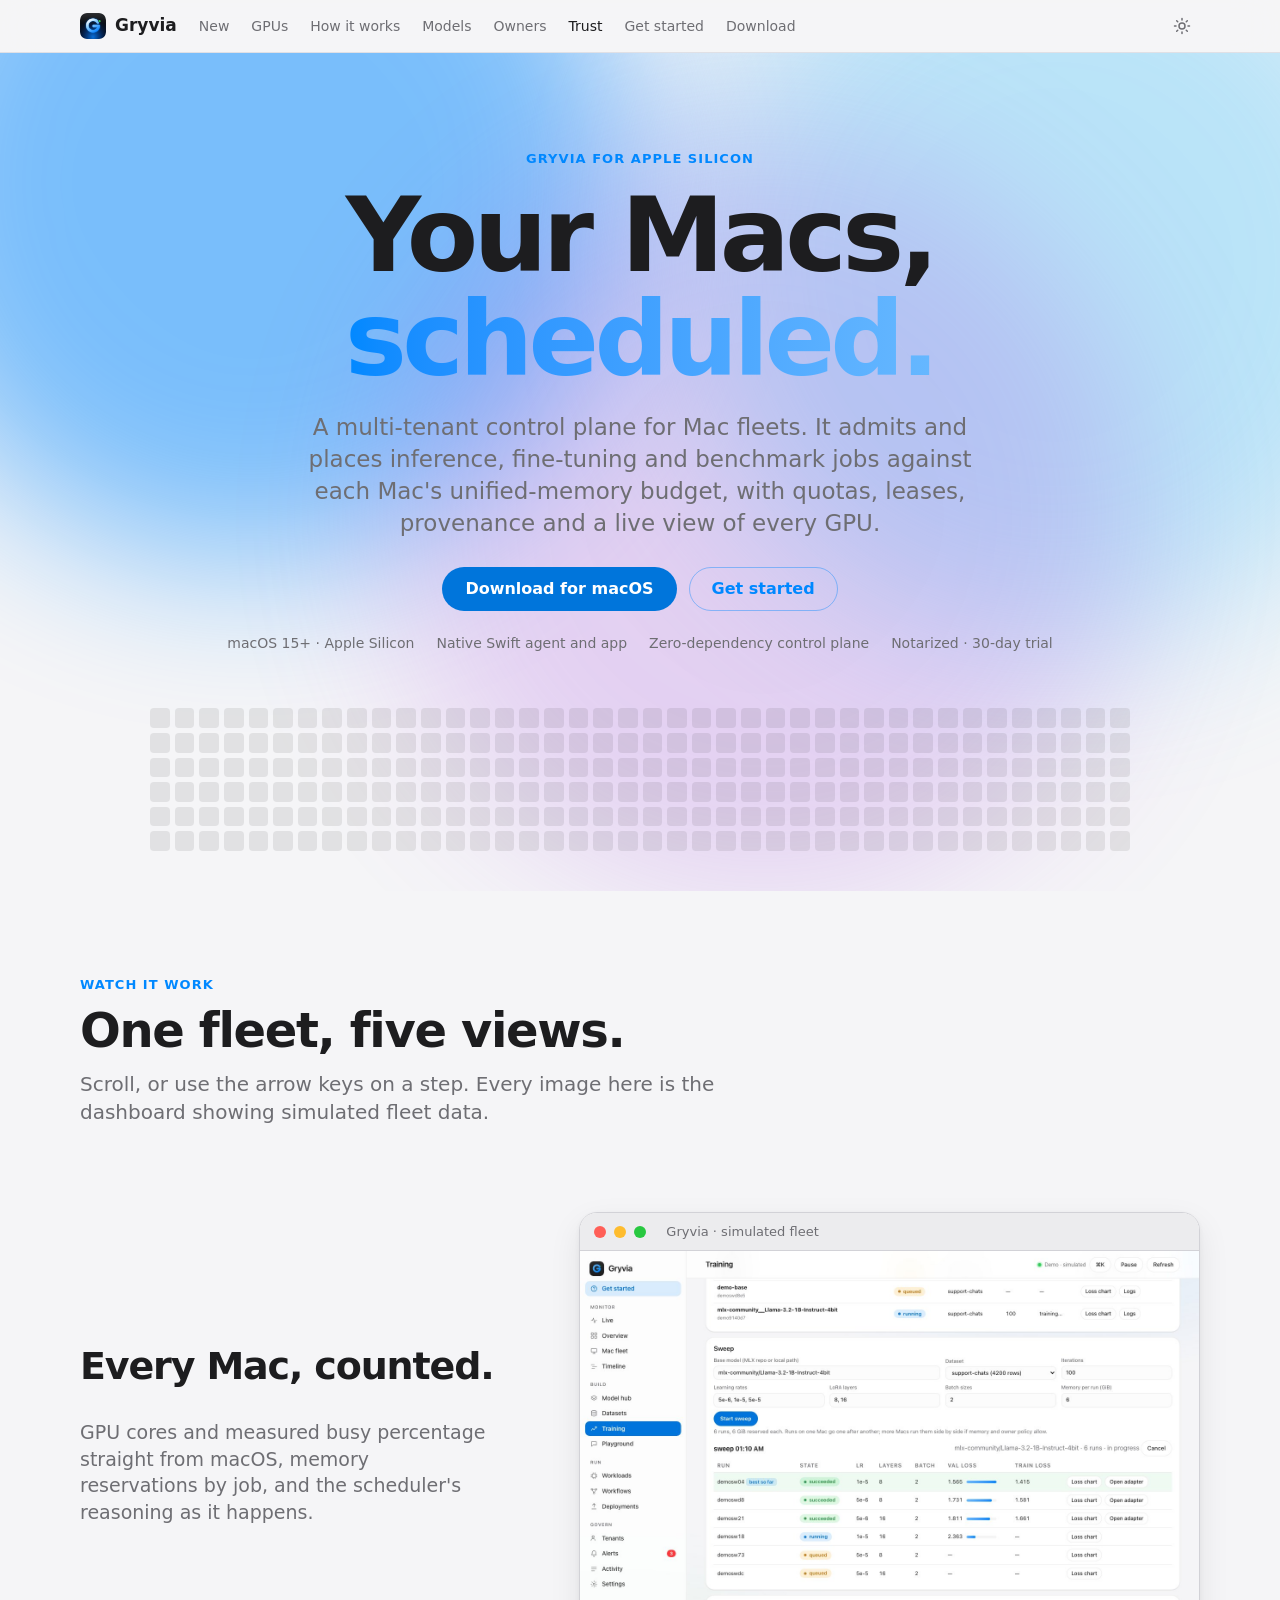
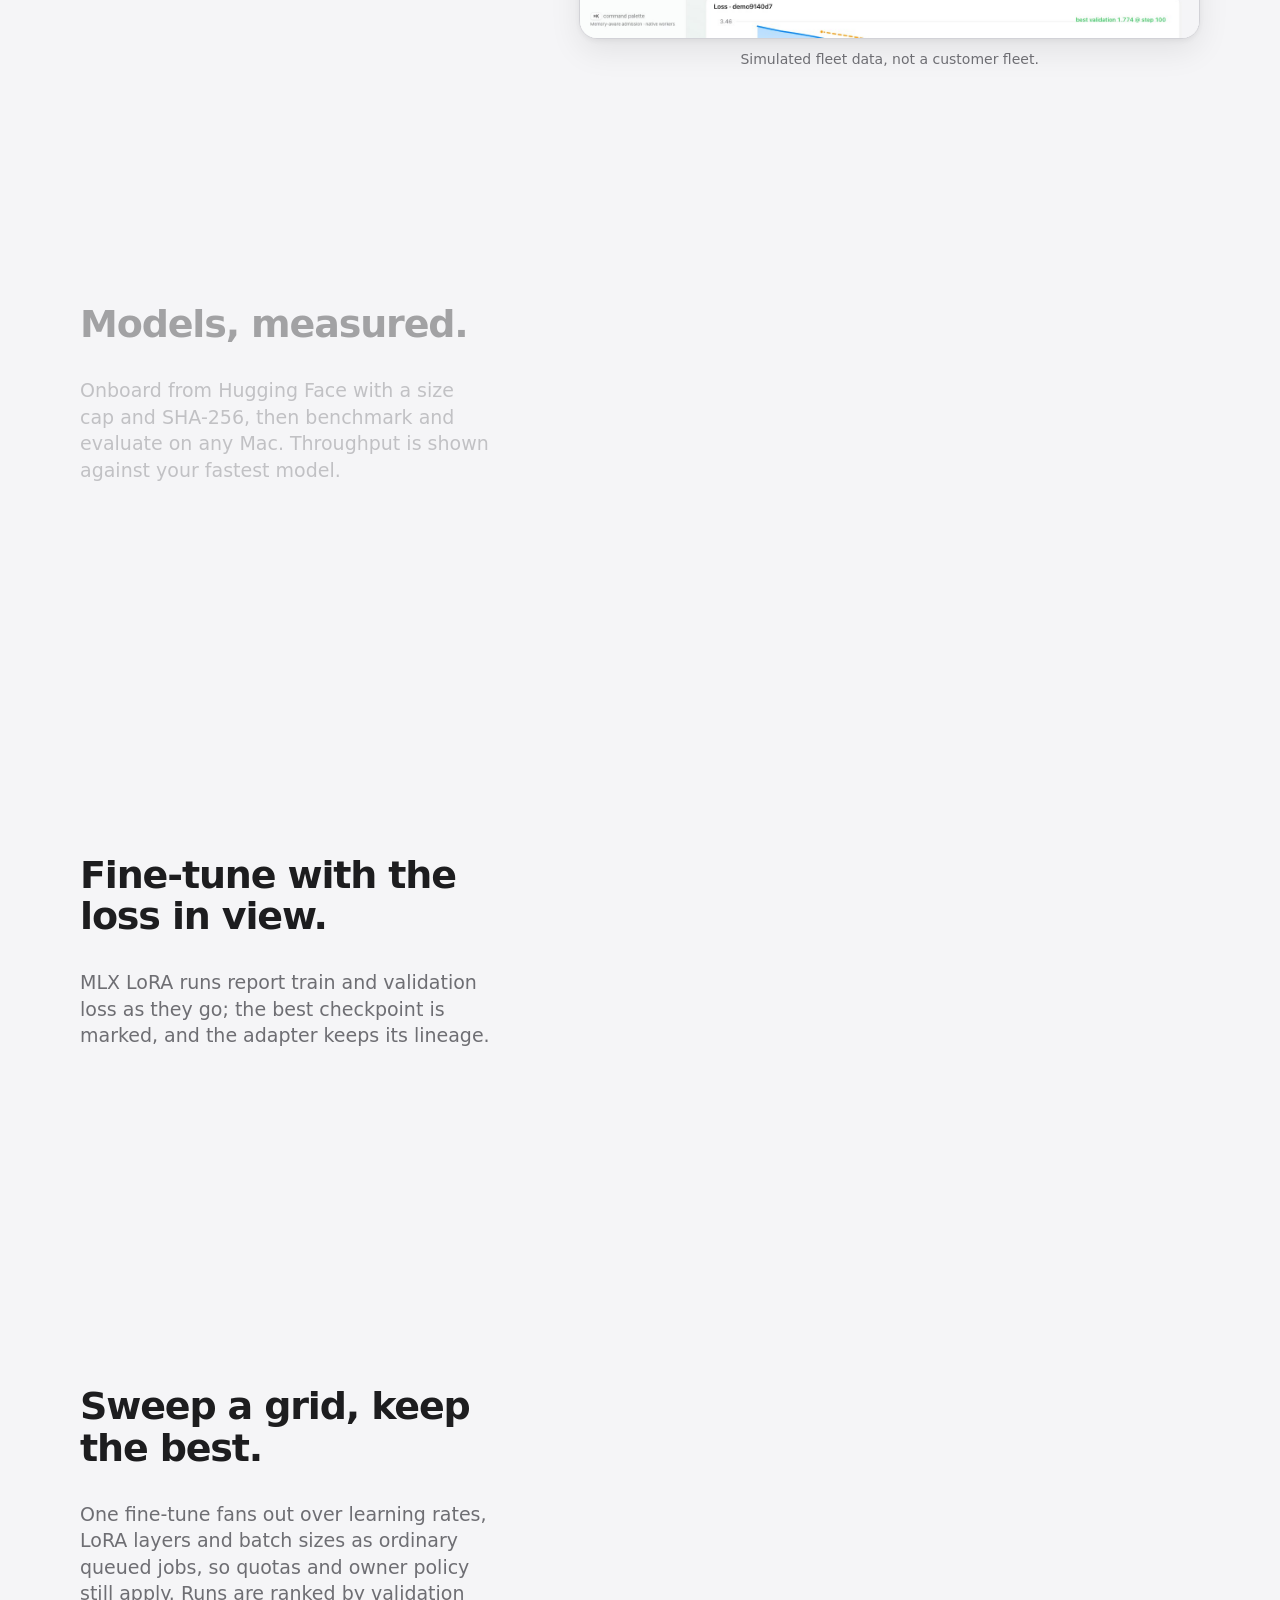
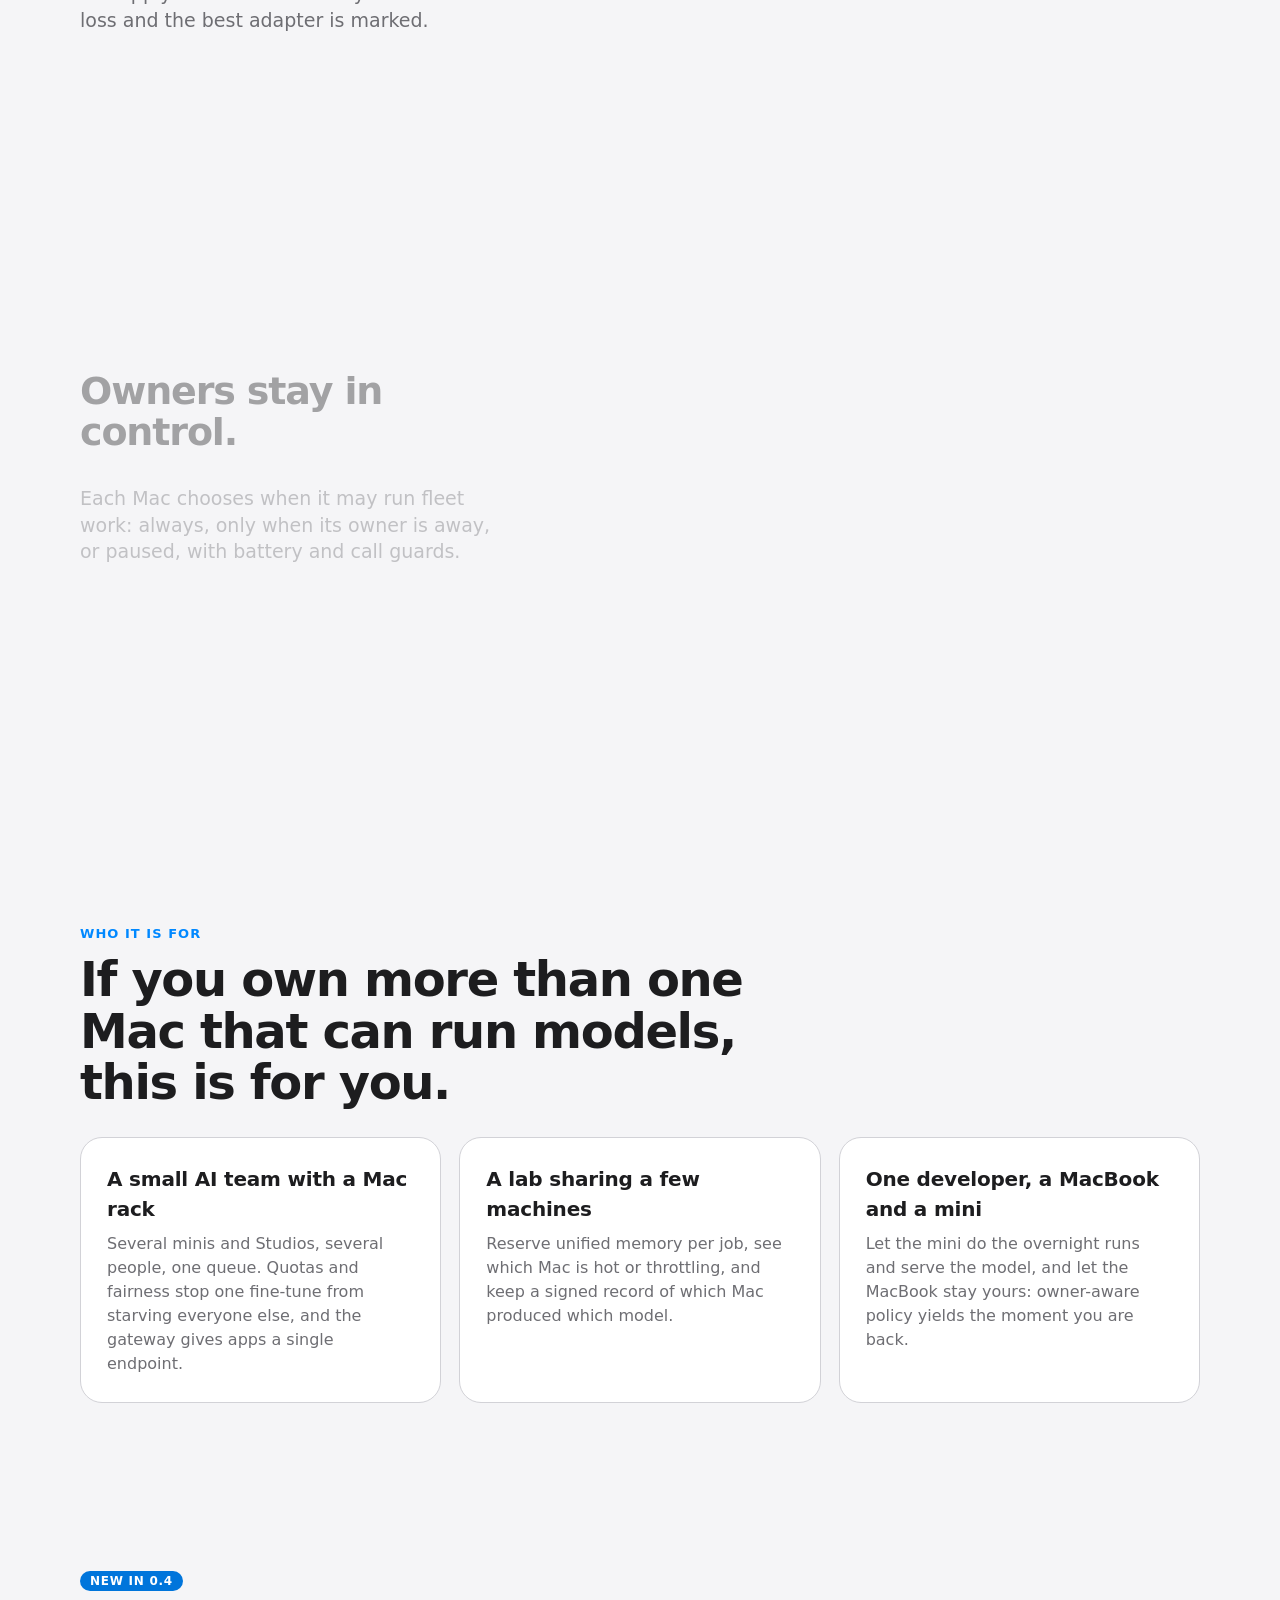
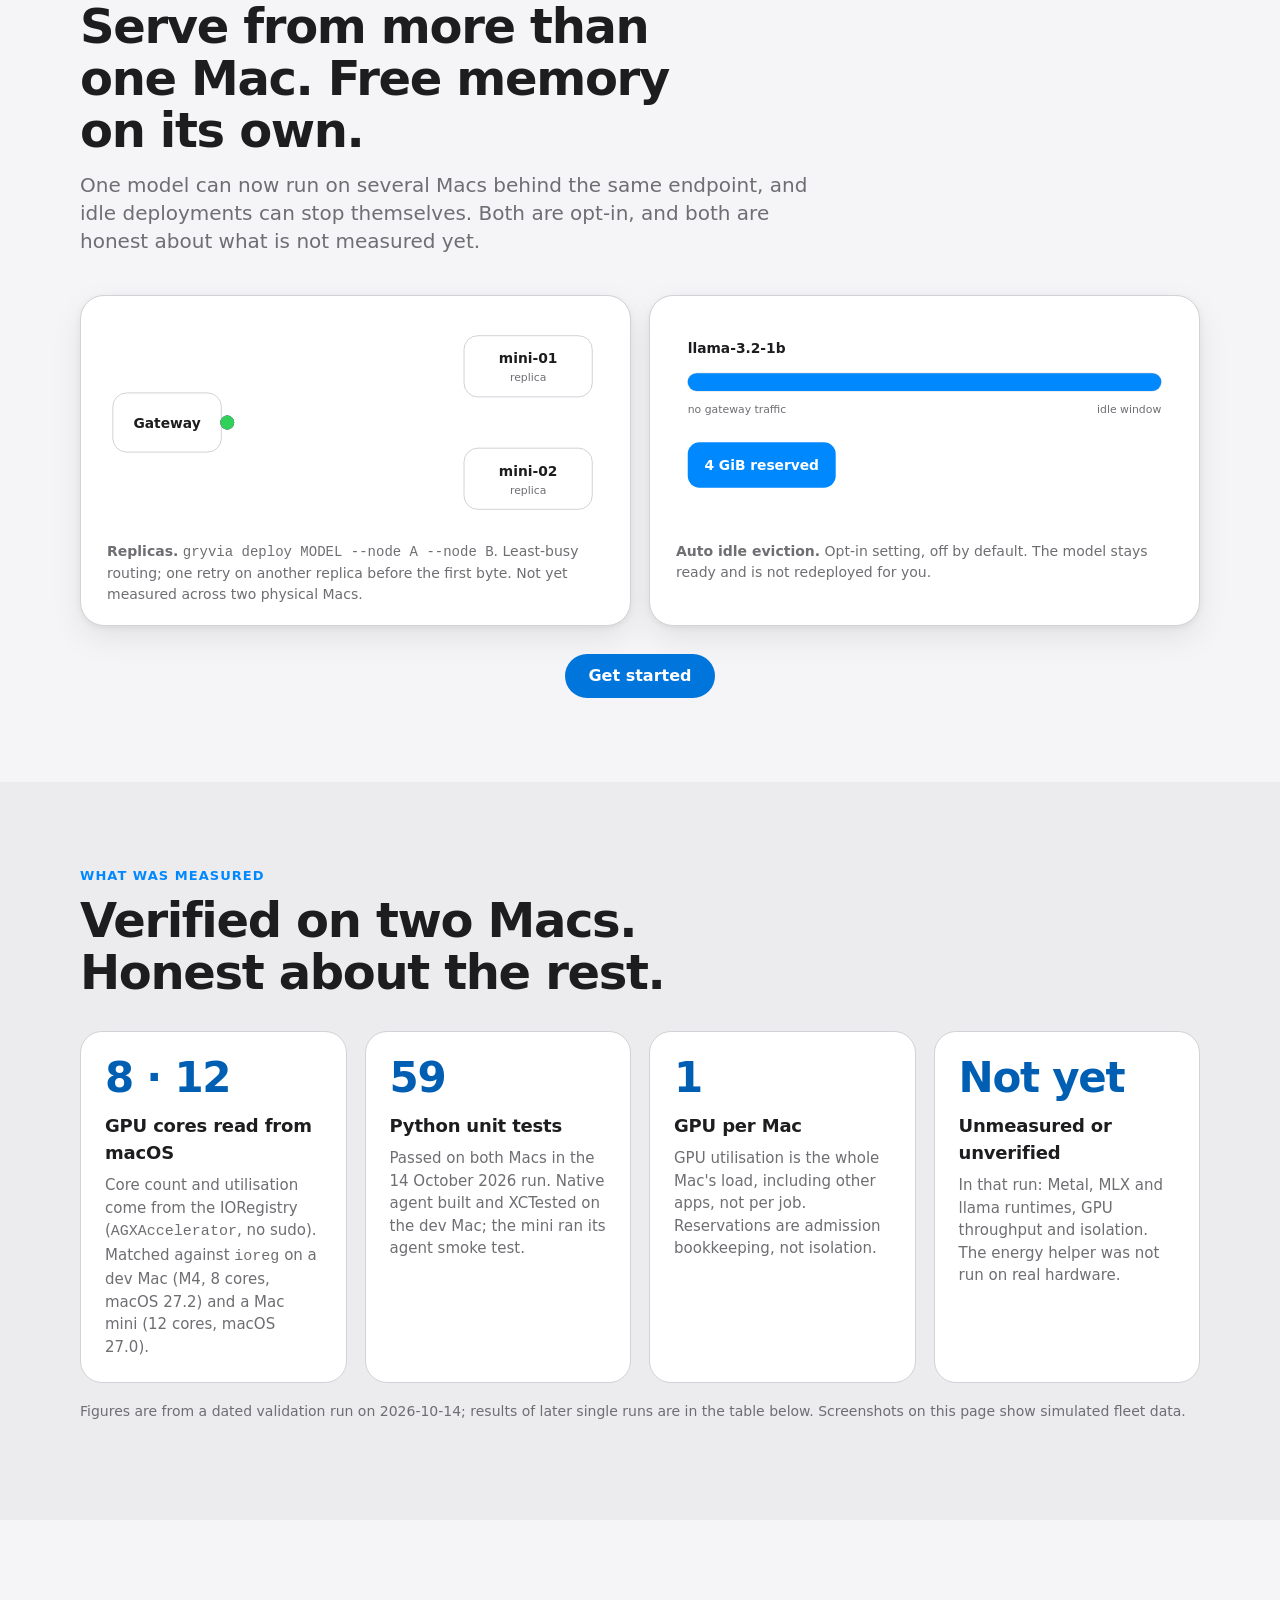
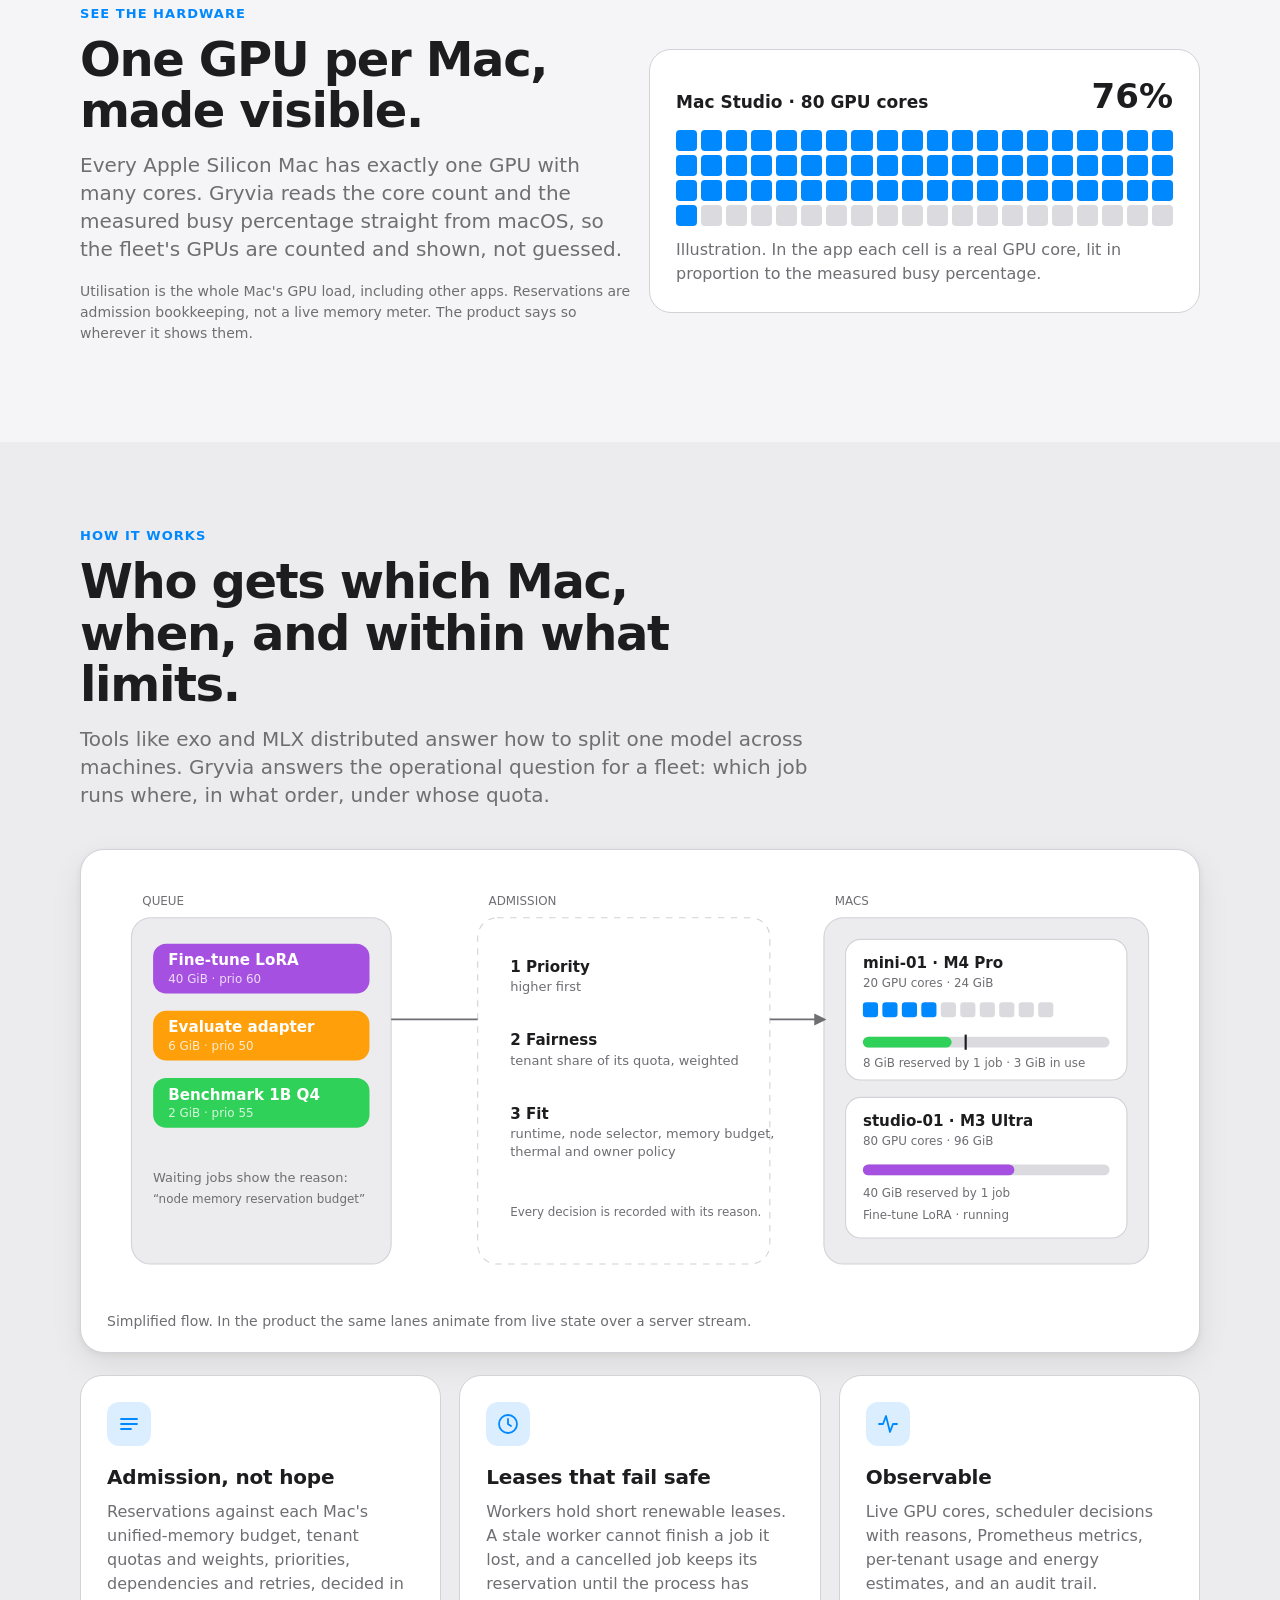
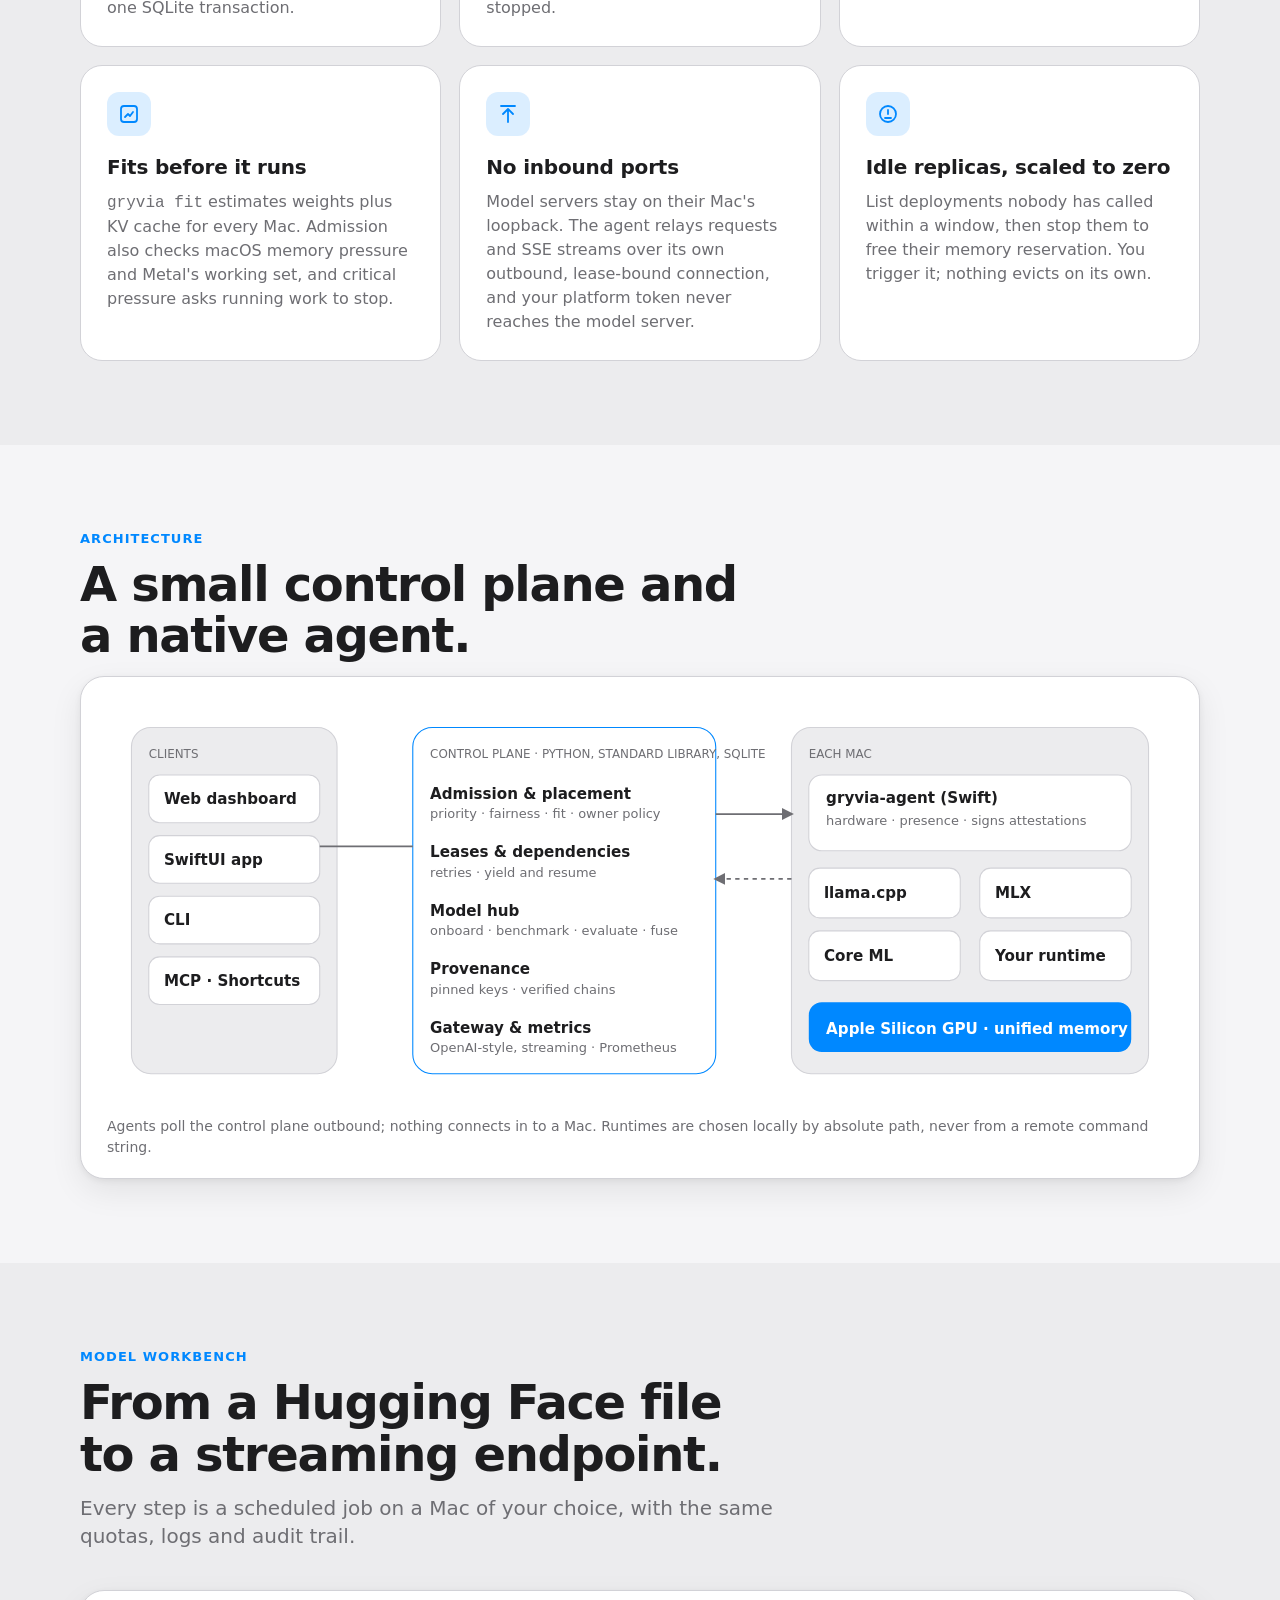
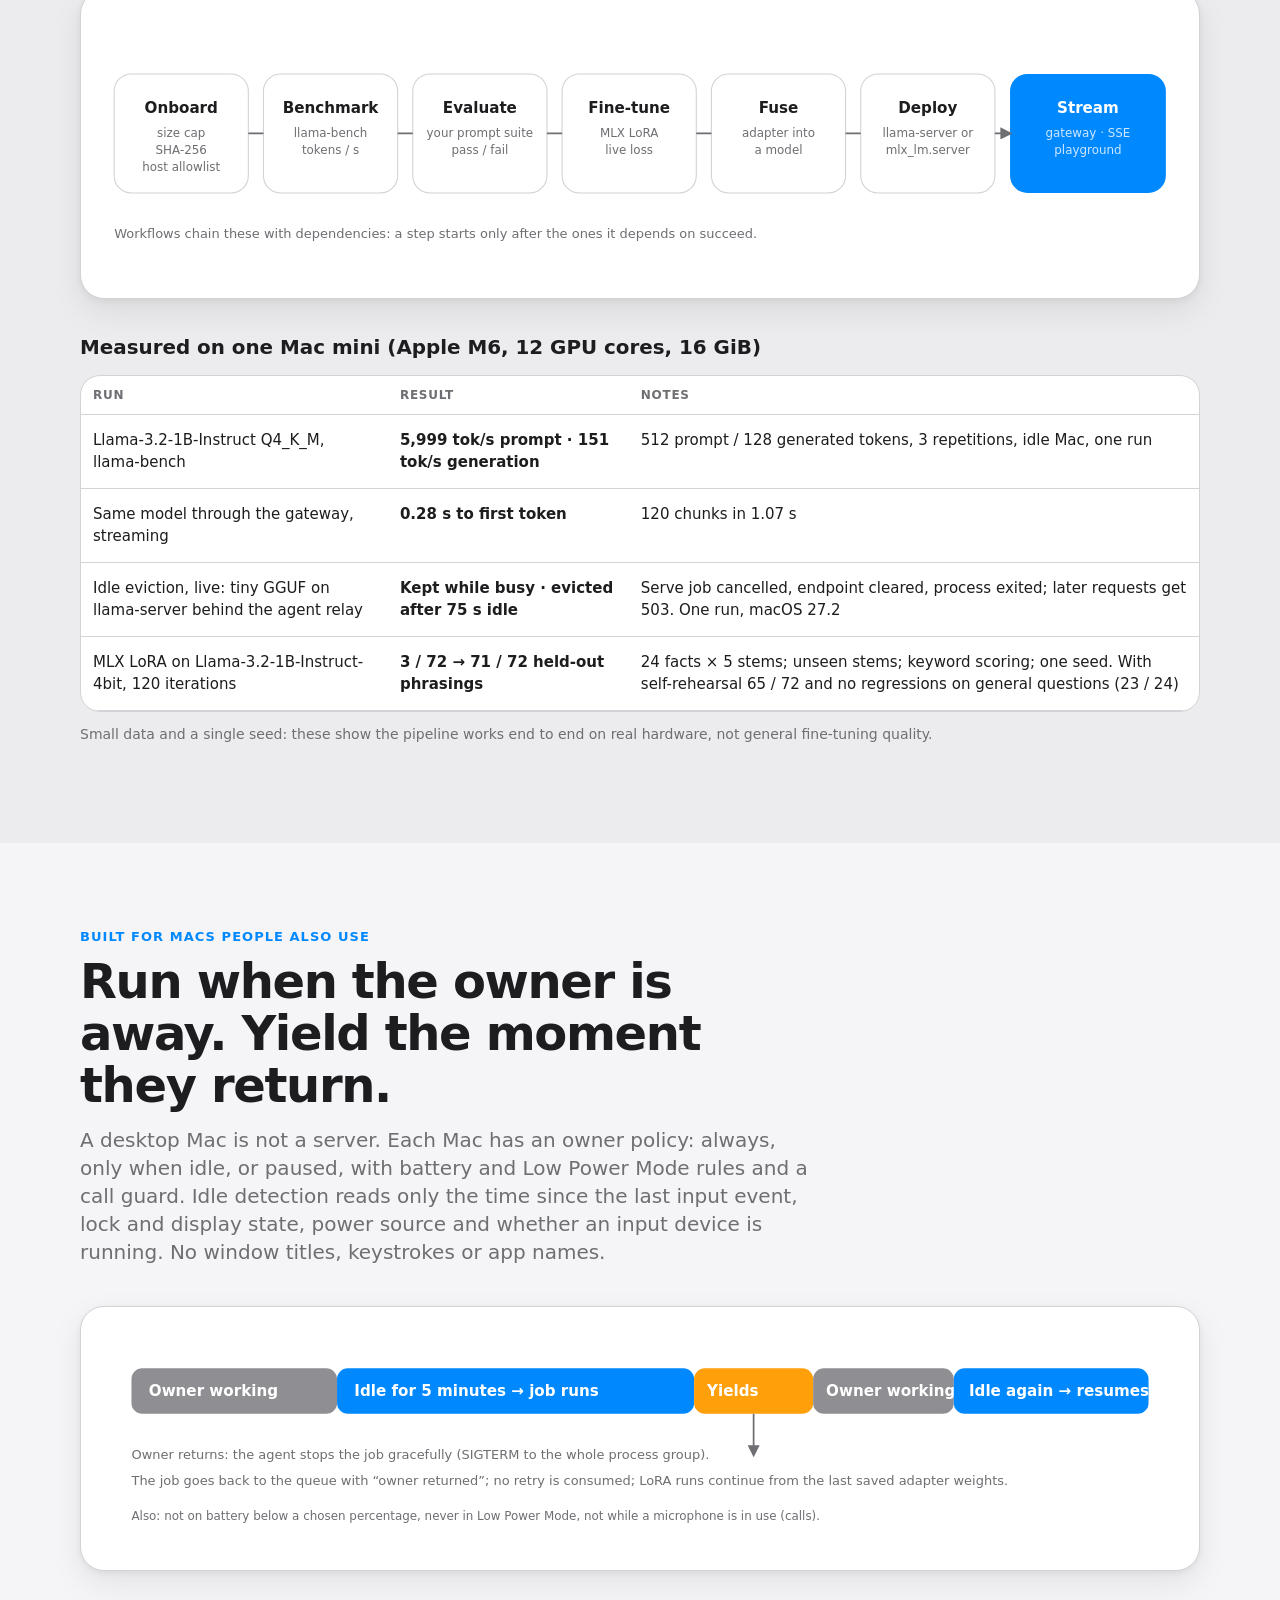
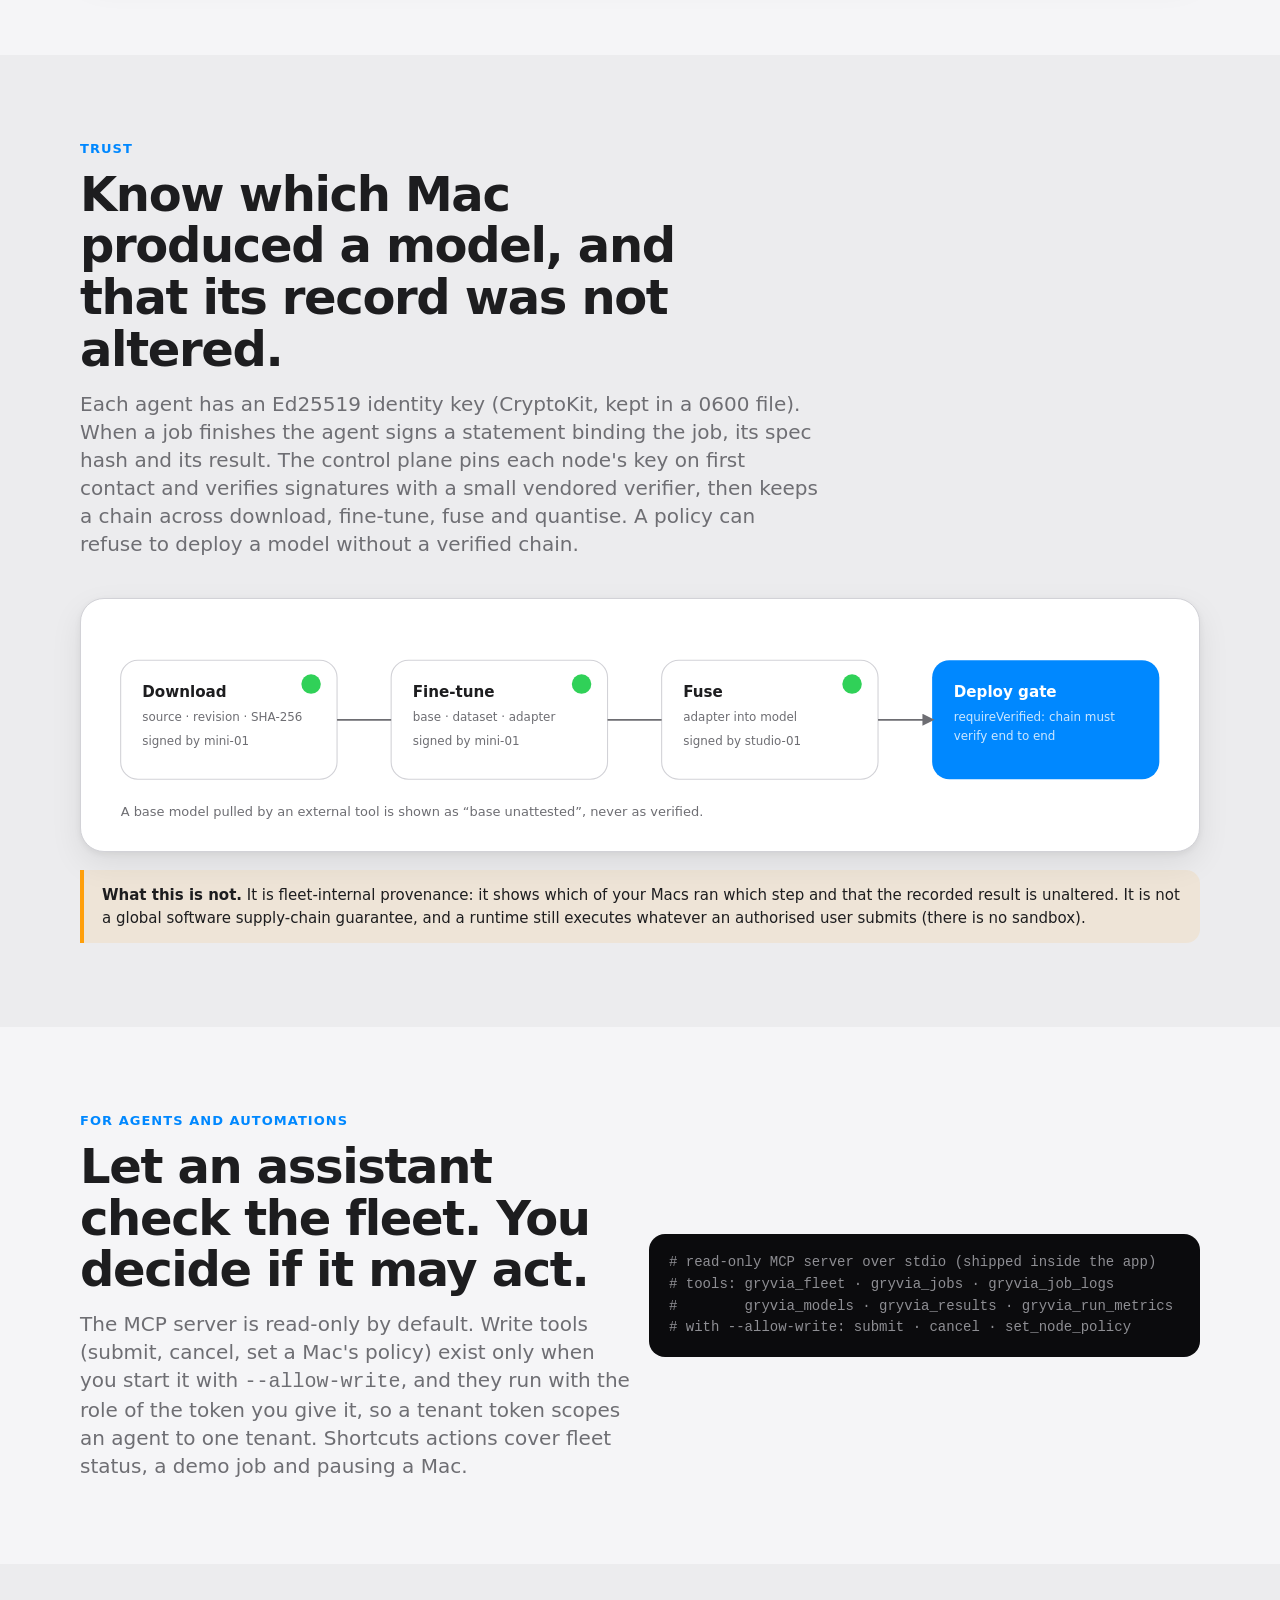
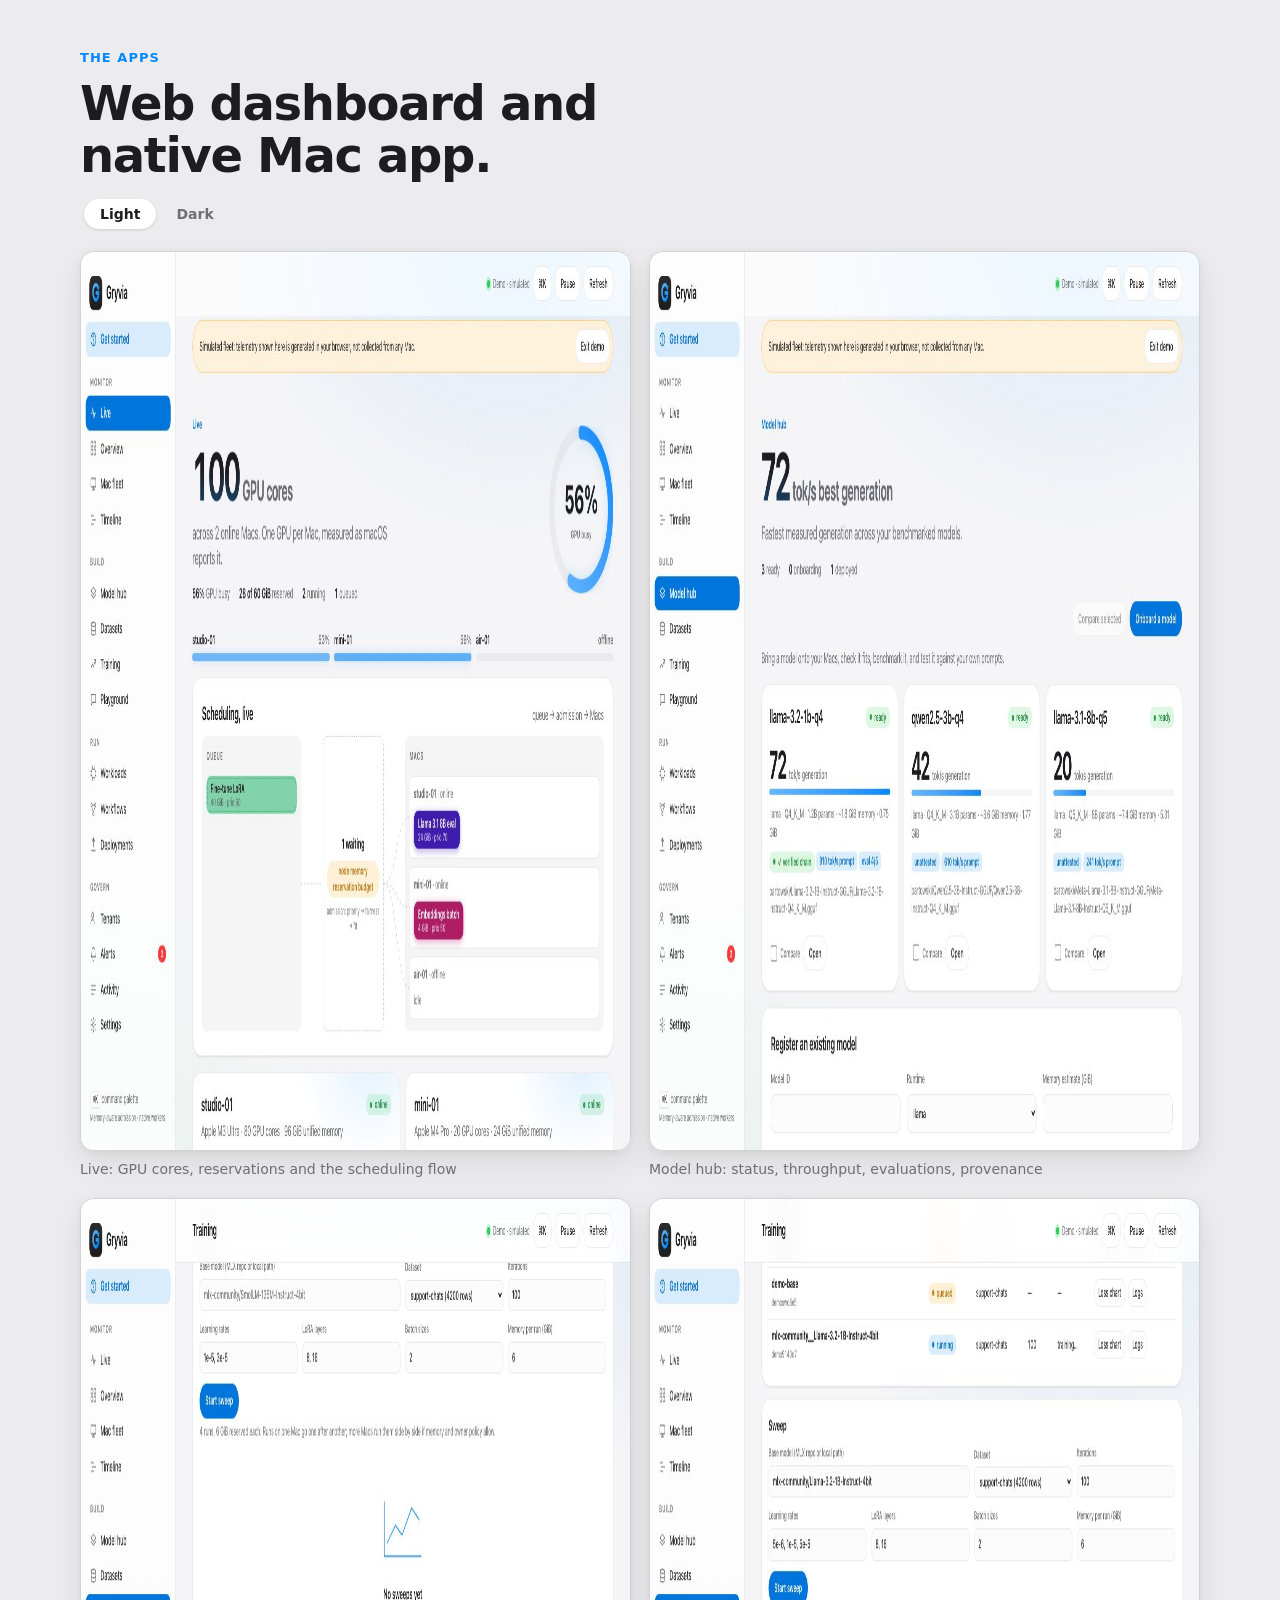
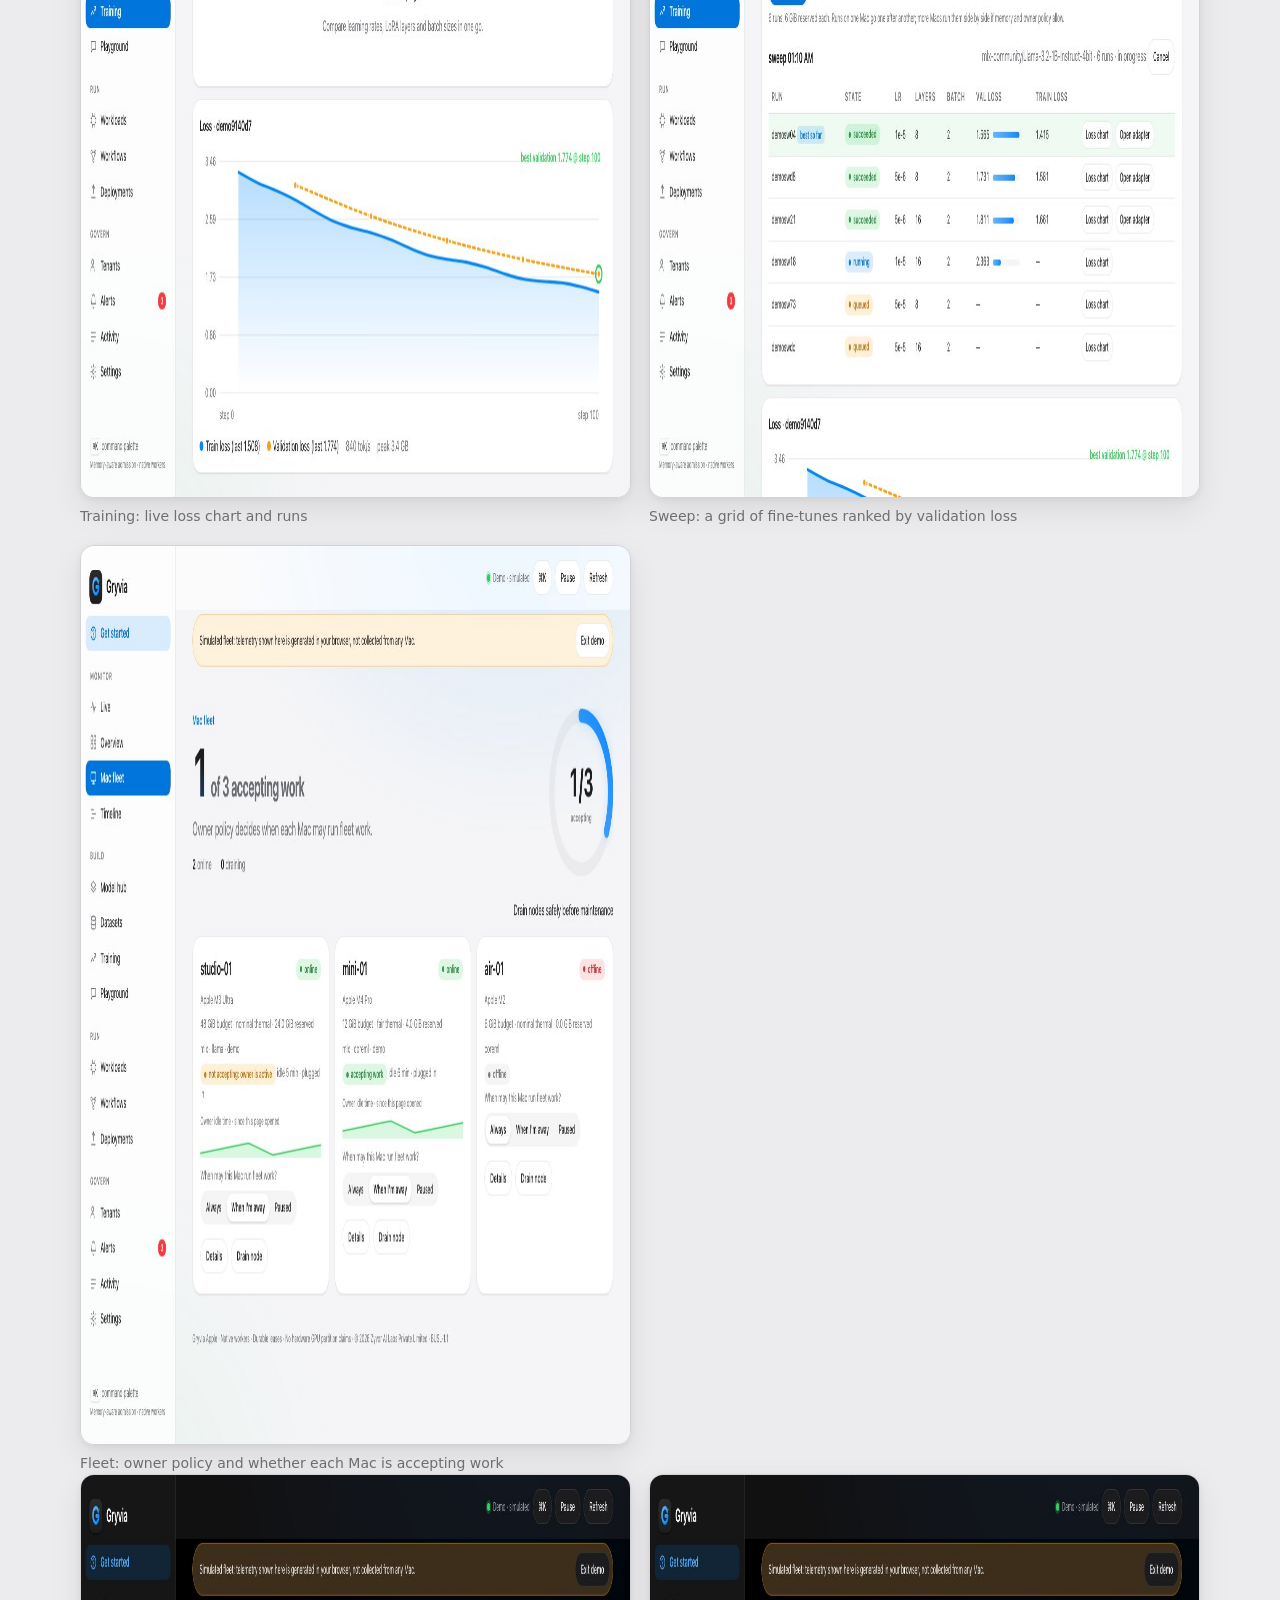
==== site/index.html @ e7b4caf4 "Licence page: state the optional trial key; payment links to the live pages Co-Authored-By: Claude S" ====
<!doctype html>
<html lang="en">
<head>
<meta charset="utf-8">
<meta name="viewport" content="width=device-width,initial-scale=1">
<meta name="color-scheme" content="light dark">
<title>Gryvia: a control plane for Apple Silicon fleets</title>
<meta name="description" content="Schedule inference, fine-tuning and benchmarks across your Macs against each machine's unified-memory budget, with quotas, leases, provenance and a live GPU view.">
<meta property="og:title" content="Gryvia: your Macs, scheduled">
<meta property="og:description" content="A multi-tenant control plane for Apple Silicon fleets: admission, placement, quotas, leases, provenance and observability.">
<meta property="og:image" content="img/og.jpg">
<meta property="og:type" content="website">
<meta name="twitter:card" content="summary_large_image">
<link rel="icon" href="img/favicon.svg" type="image/svg+xml">
<link rel="apple-touch-icon" href="img/apple-touch-icon.png">
<link rel="stylesheet" href="tokens.css">
<link rel="stylesheet" href="site.css">
<script src="theme.js"></script>
</head>
<body>
<a class="skip" href="#main">Skip to content</a>
<nav class="top" aria-label="Primary">
  <div class="wrap">
    <a class="brand" href="#top"><img src="img/apple-touch-icon.png" alt="" width="26" height="26">Gryvia</a>
    <a class="link hide-sm" href="#new">New</a>
    <a class="link hide-sm" href="#visible">GPUs</a>
    <a class="link hide-sm" href="#how">How it works</a>
    <a class="link hide-sm" href="#models">Models</a>
    <a class="link hide-sm" href="#owners">Owners</a>
    <a class="link hide-sm" href="#trust">Trust</a>
    <a class="link" href="start/">Get started</a>
    <a class="link" href="#download">Download</a>
    <span class="sp"></span>
    <button id="theme" type="button" aria-label="Toggle light and dark">
      <svg width="18" height="18" viewBox="0 0 24 24" fill="none" stroke="currentColor" stroke-width="2" stroke-linecap="round"><circle cx="12" cy="12" r="4"/><path d="M12 2v2M12 20v2M4.9 4.9l1.4 1.4M17.7 17.7l1.4 1.4M2 12h2M20 12h2M4.9 19.1l1.4-1.4M17.7 6.3l1.4-1.4"/></svg>
    </button>
  </div>
</nav>

<main id="main">
<header class="hero" id="top">
  <div class="mesh" aria-hidden="true"><i></i><i></i><i></i></div>
  <div class="wrap">
    <div class="eyebrow">Gryvia for Apple Silicon</div>
    <h1>Your Macs, <em>scheduled.</em></h1>
    <p class="lede">A multi-tenant control plane for Mac fleets. It admits and places inference, fine-tuning and benchmark jobs against each Mac's unified-memory budget, with quotas, leases, provenance and a live view of every GPU.</p>
    <div class="cta">
      <a class="btn primary" href="#download">Download for macOS</a>
      <a class="btn ghost" href="start/">Get started</a>
    </div>
    <div class="facts"><span>macOS 15+ · Apple Silicon</span><span>Native Swift agent and app</span><span>Zero-dependency control plane</span><span>Notarized · 30-day trial</span></div>
    <div class="hero-grid reveal" id="hero-grid" role="img" aria-label="Illustration: GPU cores lighting up in waves, as in the Live view"></div>
  </div>
</header>

<section id="story">
  <div class="wrap">
    <div class="eyebrow reveal">Watch it work</div>
    <h2 class="reveal">One fleet, five views.</h2>
    <p class="sub reveal">Scroll, or use the arrow keys on a step. Every image here is the dashboard showing simulated fleet data.</p>
    <div class="story" id="story-root">
      <div class="story-steps" role="group" aria-label="Feature walkthrough">
        <article class="step" data-step="0" tabindex="0" aria-label="Step 1 of 5: Every Mac, counted."><h3>Every Mac, counted.</h3><p>GPU cores and measured busy percentage straight from macOS, memory reservations by job, and the scheduler's reasoning as it happens.</p><figure class="step-img window"><div class="bar"><i></i><i></i><i></i><span>Gryvia</span></div><picture><img class="light" src="img/live-light.jpg" alt="Live view: GPU cores, reservations and scheduling flow (light, simulated fleet)" width="1440" height="900" loading="lazy"><img class="dark" src="img/live-dark.jpg" alt="Live view: GPU cores, reservations and scheduling flow (dark, simulated fleet)" width="1440" height="900" loading="lazy"></picture></figure></article>
        <article class="step" data-step="1" tabindex="0" aria-label="Step 2 of 5: Models, measured."><h3>Models, measured.</h3><p>Onboard from Hugging Face with a size cap and SHA-256, then benchmark and evaluate on any Mac. Throughput is shown against your fastest model.</p><figure class="step-img window"><div class="bar"><i></i><i></i><i></i><span>Gryvia</span></div><picture><img class="light" src="img/models-light.jpg" alt="Model hub: status, throughput, evaluations and provenance (light, simulated fleet)" width="1440" height="900" loading="lazy"><img class="dark" src="img/models-dark.jpg" alt="Model hub: status, throughput, evaluations and provenance (dark, simulated fleet)" width="1440" height="900" loading="lazy"></picture></figure></article>
        <article class="step" data-step="2" tabindex="0" aria-label="Step 3 of 5: Fine-tune with the loss in view."><h3>Fine-tune with the loss in view.</h3><p>MLX LoRA runs report train and validation loss as they go; the best checkpoint is marked, and the adapter keeps its lineage.</p><figure class="step-img window"><div class="bar"><i></i><i></i><i></i><span>Gryvia</span></div><picture><img class="light" src="img/training-light.jpg" alt="Training: live loss chart and runs (light, simulated fleet)" width="1440" height="900" loading="lazy"><img class="dark" src="img/training-dark.jpg" alt="Training: live loss chart and runs (dark, simulated fleet)" width="1440" height="900" loading="lazy"></picture></figure></article>
        <article class="step" data-step="3" tabindex="0" aria-label="Step 4 of 5: Sweep a grid, keep the best."><h3>Sweep a grid, keep the best.</h3><p>One fine-tune fans out over learning rates, LoRA layers and batch sizes as ordinary queued jobs, so quotas and owner policy still apply. Runs are ranked by validation loss and the best adapter is marked.</p><figure class="step-img window"><div class="bar"><i></i><i></i><i></i><span>Gryvia</span></div><picture><img class="light" src="img/sweep-light.jpg" alt="Sweep: a grid of fine-tunes ranked by validation loss (light, simulated fleet)" width="1440" height="900" loading="lazy"><img class="dark" src="img/sweep-dark.jpg" alt="Sweep: a grid of fine-tunes ranked by validation loss (dark, simulated fleet)" width="1440" height="900" loading="lazy"></picture></figure></article>
        <article class="step" data-step="4" tabindex="0" aria-label="Step 5 of 5: Owners stay in control."><h3>Owners stay in control.</h3><p>Each Mac chooses when it may run fleet work: always, only when its owner is away, or paused, with battery and call guards.</p><figure class="step-img window"><div class="bar"><i></i><i></i><i></i><span>Gryvia</span></div><picture><img class="light" src="img/fleet-light.jpg" alt="Fleet: owner policy and whether each Mac is accepting work (light, simulated fleet)" width="1440" height="900" loading="lazy"><img class="dark" src="img/fleet-dark.jpg" alt="Fleet: owner policy and whether each Mac is accepting work (dark, simulated fleet)" width="1440" height="900" loading="lazy"></picture></figure></article>
      </div>
      <div class="story-stage">
        <div class="window">
          <div class="bar"><i></i><i></i><i></i><span>Gryvia · simulated fleet</span></div>
          <div class="stage-imgs">
            <picture class="shot on" data-step=0><img class="light" src="img/live-light.jpg" alt="Live view: GPU cores, reservations and scheduling flow (light, simulated fleet)" width="1440" height="900"><img class="dark" src="img/live-dark.jpg" alt="Live view: GPU cores, reservations and scheduling flow (dark, simulated fleet)" width="1440" height="900"></picture>
            <picture class="shot" data-step=1><img class="light" src="img/models-light.jpg" alt="Model hub: status, throughput, evaluations and provenance (light, simulated fleet)" width="1440" height="900" loading="lazy"><img class="dark" src="img/models-dark.jpg" alt="Model hub: status, throughput, evaluations and provenance (dark, simulated fleet)" width="1440" height="900" loading="lazy"></picture>
            <picture class="shot" data-step=2><img class="light" src="img/training-light.jpg" alt="Training: live loss chart and runs (light, simulated fleet)" width="1440" height="900" loading="lazy"><img class="dark" src="img/training-dark.jpg" alt="Training: live loss chart and runs (dark, simulated fleet)" width="1440" height="900" loading="lazy"></picture>
            <picture class="shot" data-step=3><img class="light" src="img/sweep-light.jpg" alt="Sweep: a grid of fine-tunes ranked by validation loss (light, simulated fleet)" width="1440" height="900" loading="lazy"><img class="dark" src="img/sweep-dark.jpg" alt="Sweep: a grid of fine-tunes ranked by validation loss (dark, simulated fleet)" width="1440" height="900" loading="lazy"></picture>
            <picture class="shot" data-step=4><img class="light" src="img/fleet-light.jpg" alt="Fleet: owner policy and whether each Mac is accepting work (light, simulated fleet)" width="1440" height="900" loading="lazy"><img class="dark" src="img/fleet-dark.jpg" alt="Fleet: owner policy and whether each Mac is accepting work (dark, simulated fleet)" width="1440" height="900" loading="lazy"></picture>
          </div>
        </div>
        <p class="note demo-label">Simulated fleet data, not a customer fleet.</p>
      </div>
    </div>
  </div>
</section>

<section id="who">
  <div class="wrap">
    <div class="eyebrow reveal">Who it is for</div>
    <h2 class="reveal">If you own more than one Mac that can run models, this is for you.</h2>
    <div class="grid g3" style="margin-top:28px">
      <div class="card reveal"><h3>A small AI team with a Mac rack</h3><p>Several minis and Studios, several people, one queue. Quotas and fairness stop one fine-tune from starving everyone else, and the gateway gives apps a single endpoint.</p></div>
      <div class="card reveal"><h3>A lab sharing a few machines</h3><p>Reserve unified memory per job, see which Mac is hot or throttling, and keep a signed record of which Mac produced which model.</p></div>
      <div class="card reveal"><h3>One developer, a MacBook and a mini</h3><p>Let the mini do the overnight runs and serve the model, and let the MacBook stay yours: owner-aware policy yields the moment you are back.</p></div>
    </div>
  </div>
</section>

<section id="new">
  <div class="wrap">
    <div class="eyebrow reveal"><span class="badge-new">New in 0.4</span></div>
    <h2 class="reveal">Serve from more than one Mac. Free memory on its own.</h2>
    <p class="sub reveal">One model can now run on several Macs behind the same endpoint, and idle deployments can stop themselves. Both are opt-in, and both are honest about what is not measured yet.</p>
    <div class="new-grid">
      <figure class="diagram reveal">
        <svg viewBox="0 0 520 220" role="img" aria-labelledby="rep-t rep-d">
          <title id="rep-t">Requests spread over two replicas, with one failover</title>
          <desc id="rep-d">Requests leave the gateway toward two Macs. One request to the lower Mac fails in red and is retried on the upper Mac in green.</desc>
          <rect class="d-card" x="14" y="80" width="110" height="60" rx="14"/><text class="d-text" x="69" y="116" text-anchor="middle">Gateway</text>
          <rect class="d-card" x="370" y="22" width="130" height="62" rx="14"/><text class="d-text" x="435" y="50" text-anchor="middle">mini-01</text><text class="d-small" x="435" y="68" text-anchor="middle">replica</text>
          <rect class="d-card" x="370" y="136" width="130" height="62" rx="14"/><text class="d-text" x="435" y="164" text-anchor="middle">mini-02</text><text class="d-small" x="435" y="182" text-anchor="middle">replica</text>
          <g transform="translate(130 110)"><circle class="req" r="7"/><circle class="req r2 to-b" r="7"/><circle class="req fail" r="7"/><circle class="retry" r="7"/></g>
        </svg>
        <figcaption><strong>Replicas.</strong> <code>gryvia deploy MODEL --node A --node B</code>. Least-busy routing; one retry on another replica before the first byte. Not yet measured across two physical Macs.</figcaption>
      </figure>
      <figure class="diagram reveal">
        <svg viewBox="0 0 520 220" role="img" aria-labelledby="idl-t idl-d">
          <title id="idl-t">A model with no traffic is stopped and its memory freed</title>
          <desc id="idl-d">A bar fills as a model sits idle. When it reaches the window the memory block fades and an evicted tag appears.</desc>
          <text class="d-text" x="20" y="40">llama-3.2-1b</text>
          <rect class="d-box" x="20" y="60" width="480" height="18" rx="9"/>
          <rect class="d-accent idle-bar" x="20" y="60" width="480" height="18" rx="9"/>
          <text class="d-small" x="20" y="100">no gateway traffic</text><text class="d-small" x="500" y="100" text-anchor="end">idle window</text>
          <g class="idle-mem"><rect class="d-accent" x="20" y="130" width="150" height="46" rx="12"/><text x="95" y="158" text-anchor="middle" fill="#fff" font-weight="700" font-size="14">4 GiB reserved</text></g>
          <g class="idle-tag"><rect x="220" y="130" width="200" height="46" rx="12" fill="var(--green)"/><text x="320" y="158" text-anchor="middle" fill="#fff" font-weight="700" font-size="14">evicted · memory freed</text></g>
        </svg>
        <figcaption><strong>Auto idle eviction.</strong> Opt-in setting, off by default. The model stays ready and is not redeployed for you.</figcaption>
      </figure>
    </div>
    <div class="cta reveal" style="margin-top:28px"><a class="btn primary" href="start/">Get started</a></div>
  </div>
</section>

<section id="specs" class="alt">
  <div class="wrap">
    <div class="eyebrow reveal">What was measured</div>
    <h2 class="reveal">Verified on two Macs. Honest about the rest.</h2>
    <div class="grid g4 specs">
      <div class="spec reveal"><span class="big">8 · 12</span><h3>GPU cores read from macOS</h3><p>Core count and utilisation come from the IORegistry (<code>AGXAccelerator</code>, no sudo). Matched against <code>ioreg</code> on a dev Mac (M4, 8 cores, macOS 27.2) and a Mac mini (12 cores, macOS 27.0).</p></div>
      <div class="spec reveal"><span class="big">59</span><h3>Python unit tests</h3><p>Passed on both Macs in the 14 October 2026 run. Native agent built and XCTested on the dev Mac; the mini ran its agent smoke test.</p></div>
      <div class="spec reveal"><span class="big">1</span><h3>GPU per Mac</h3><p>GPU utilisation is the whole Mac's load, including other apps, not per job. Reservations are admission bookkeeping, not isolation.</p></div>
      <div class="spec reveal"><span class="big">Not yet</span><h3>Unmeasured or unverified</h3><p>In that run: Metal, MLX and llama runtimes, GPU throughput and isolation. The energy helper was not run on real hardware.</p></div>
    </div>
    <p class="note reveal">Figures are from a dated validation run on 2026-10-14; results of later single runs are in the table below. Screenshots on this page show simulated fleet data.</p>
  </div>
</section>

<section id="visible">
  <div class="wrap grid g2" style="align-items:center">
    <div class="reveal">
      <div class="eyebrow">See the hardware</div>
      <h2>One GPU per Mac, made visible.</h2>
      <p class="sub" style="margin-bottom:18px">Every Apple Silicon Mac has exactly one GPU with many cores. Gryvia reads the core count and the measured busy percentage straight from macOS, so the fleet's GPUs are counted and shown, not guessed.</p>
      <p class="note">Utilisation is the whole Mac's GPU load, including other apps. Reservations are admission bookkeeping, not a live memory meter. The product says so wherever it shows them.</p>
    </div>
    <div class="card reveal" aria-label="Animated GPU core grid, illustrative">
      <div style="display:flex;justify-content:space-between;align-items:baseline;margin-bottom:14px"><strong>Mac Studio · 80 GPU cores</strong><span style="font:700 34px var(--rounded)" id="cores-pct">62%</span></div>
      <div class="cores-demo" id="cores-demo"></div>
      <p class="note" style="margin-top:12px">Illustration. In the app each cell is a real GPU core, lit in proportion to the measured busy percentage.</p>
    </div>
  </div>
</section>

<section id="how" class="alt">
  <div class="wrap">
    <div class="eyebrow reveal">How it works</div>
    <h2 class="reveal">Who gets which Mac, when, and within what limits.</h2>
    <p class="sub reveal">Tools like exo and MLX distributed answer how to split one model across machines. Gryvia answers the operational question for a fleet: which job runs where, in what order, under whose quota.</p>
    <figure class="diagram reveal">
      <svg viewBox="0 0 1000 400" role="img" aria-labelledby="d1t d1d">
        <title id="d1t">Scheduling flow</title><desc id="d1d">Jobs wait in a queue, pass an admission gate that checks priority, fairness and fit, and then run on a Mac.</desc>
        <text x="40" y="34" class="d-small">QUEUE</text><text x="360" y="34" class="d-small">ADMISSION</text><text x="680" y="34" class="d-small">MACS</text>
        <rect x="30" y="46" width="240" height="320" rx="18" class="d-box"/>
        <rect x="350" y="46" width="270" height="320" rx="18" class="d-card" stroke-dasharray="6 6"/>
        <rect x="670" y="46" width="300" height="320" rx="18" class="d-box"/>
        <g transform="translate(0,0)">
          <rect x="50" y="70" width="200" height="46" rx="12" fill="#a550e0" class="flow-chip a" style="--dy:0px"/><text x="64" y="90" class="d-text" fill="#fff" style="fill:#fff">Fine-tune LoRA</text><text x="64" y="106" class="d-small" style="fill:#ffffffcc">40 GiB · prio 60</text>
        </g>
        <g><rect x="50" y="132" width="200" height="46" rx="12" fill="#ff9f0a" class="flow-chip b" style="--dy:0px"/><text x="64" y="152" class="d-text" style="fill:#fff">Evaluate adapter</text><text x="64" y="168" class="d-small" style="fill:#ffffffcc">6 GiB · prio 50</text></g>
        <g><rect x="50" y="194" width="200" height="46" rx="12" fill="#30d158" class="flow-chip c" style="--dy:0px"/><text x="64" y="214" class="d-text" style="fill:#fff">Benchmark 1B Q4</text><text x="64" y="230" class="d-small" style="fill:#ffffffcc">2 GiB · prio 55</text></g>
        <text x="50" y="290" class="d-muted">Waiting jobs show the reason:</text>
        <text x="50" y="310" class="d-small">“node memory reservation budget”</text>
        <g class="d-text">
          <text x="380" y="96" class="d-text">1  Priority</text><text x="380" y="114" class="d-muted">higher first</text>
          <text x="380" y="164" class="d-text">2  Fairness</text><text x="380" y="182" class="d-muted">tenant share of its quota, weighted</text>
          <text x="380" y="232" class="d-text">3  Fit</text><text x="380" y="250" class="d-muted">runtime, node selector, memory budget,</text><text x="380" y="266" class="d-muted">thermal and owner policy</text>
          <text x="380" y="322" class="d-small">Every decision is recorded with its reason.</text>
        </g>
        <path d="M270 140 H350 M620 140 H670" class="d-line" marker-end="url(#ar)"/>
        <defs><marker id="ar" viewBox="0 0 10 10" refX="8" refY="5" markerWidth="7" markerHeight="7" orient="auto"><path d="M0 0L10 5L0 10z" fill="currentColor" style="fill:var(--muted)"/></marker></defs>
        <g>
          <rect x="690" y="66" width="260" height="130" rx="14" class="d-card"/><text x="706" y="92" class="d-text">mini-01 · M4 Pro</text><text x="706" y="110" class="d-small">20 GPU cores · 24 GiB</text>
          <g>
            <rect x="706" y="124" width="14" height="14" rx="3" class="d-core on"/><rect x="724" y="124" width="14" height="14" rx="3" class="d-core on"/><rect x="742" y="124" width="14" height="14" rx="3" class="d-core on"/><rect x="760" y="124" width="14" height="14" rx="3" class="d-core on"/><rect x="778" y="124" width="14" height="14" rx="3" class="d-core"/><rect x="796" y="124" width="14" height="14" rx="3" class="d-core"/><rect x="814" y="124" width="14" height="14" rx="3" class="d-core"/><rect x="832" y="124" width="14" height="14" rx="3" class="d-core"/><rect x="850" y="124" width="14" height="14" rx="3" class="d-core"/><rect x="868" y="124" width="14" height="14" rx="3" class="d-core"/>
          </g>
          <rect x="706" y="156" width="228" height="10" rx="5" class="d-core"/><rect x="706" y="156" width="82" height="10" rx="5" fill="#30d158"/><rect x="800" y="154" width="2" height="14" style="fill:var(--text)"/>
          <text x="706" y="184" class="d-small">8 GiB reserved by 1 job · 3 GiB in use</text>
        </g>
        <g>
          <rect x="690" y="212" width="260" height="130" rx="14" class="d-card"/><text x="706" y="238" class="d-text">studio-01 · M3 Ultra</text><text x="706" y="256" class="d-small">80 GPU cores · 96 GiB</text>
          <rect x="706" y="274" width="228" height="10" rx="5" class="d-core"/><rect x="706" y="274" width="140" height="10" rx="5" fill="#a550e0"/>
          <text x="706" y="304" class="d-small">40 GiB reserved by 1 job</text><text x="706" y="324" class="d-small pulse">Fine-tune LoRA · running</text>
        </g>
      </svg>
      <figcaption>Simplified flow. In the product the same lanes animate from live state over a server stream.</figcaption>
    </figure>
    <div class="grid g3" style="margin-top:22px">
      <div class="card reveal"><div class="ico"><svg viewBox="0 0 24 24"><path d="M4 7h16M4 12h16M4 17h10"/></svg></div><h3>Admission, not hope</h3><p>Reservations against each Mac's unified-memory budget, tenant quotas and weights, priorities, dependencies and retries, decided in one SQLite transaction.</p></div>
      <div class="card reveal"><div class="ico"><svg viewBox="0 0 24 24"><circle cx="12" cy="12" r="9"/><path d="M12 7v5l3 2"/></svg></div><h3>Leases that fail safe</h3><p>Workers hold short renewable leases. A stale worker cannot finish a job it lost, and a cancelled job keeps its reservation until the process has stopped.</p></div>
      <div class="card reveal"><div class="ico"><svg viewBox="0 0 24 24"><path d="M3 12h4l3-8 4 16 3-8h4"/></svg></div><h3>Observable</h3><p>Live GPU cores, scheduler decisions with reasons, Prometheus metrics, per-tenant usage and energy estimates, and an audit trail.</p></div>
    </div>
    <div class="grid g3" style="margin-top:18px">
      <div class="card reveal"><div class="ico"><svg viewBox="0 0 24 24"><rect x="4" y="4" width="16" height="16" rx="3"/><path d="M8 15l3-3 2 2 3-4"/></svg></div><h3>Fits before it runs</h3><p><code>gryvia fit</code> estimates weights plus KV cache for every Mac. Admission also checks macOS memory pressure and Metal's working set, and critical pressure asks running work to stop.</p></div>
      <div class="card reveal"><div class="ico"><svg viewBox="0 0 24 24"><path d="M12 20V8M7 12l5-5 5 5"/><path d="M5 4h14"/></svg></div><h3>No inbound ports</h3><p>Model servers stay on their Mac's loopback. The agent relays requests and SSE streams over its own outbound, lease-bound connection, and your platform token never reaches the model server.</p></div>
      <div class="card reveal"><div class="ico"><svg viewBox="0 0 24 24"><circle cx="12" cy="12" r="8"/><path d="M12 8v4M9 16h6"/></svg></div><h3>Idle replicas, scaled to zero</h3><p>List deployments nobody has called within a window, then stop them to free their memory reservation. You trigger it; nothing evicts on its own.</p></div>
    </div>
  </div>
</section>

<section id="architecture">
  <div class="wrap">
    <div class="eyebrow reveal">Architecture</div>
    <h2 class="reveal">A small control plane and a native agent.</h2>
    <figure class="diagram reveal">
      <svg viewBox="0 0 1000 380" role="img" aria-labelledby="d2t d2d">
        <title id="d2t">Architecture</title><desc id="d2d">Clients talk to the control plane; native agents on each Mac claim jobs and run local runtimes on the GPU.</desc>
        <rect x="30" y="30" width="190" height="320" rx="18" class="d-box"/><text x="46" y="58" class="d-small">CLIENTS</text>
        <rect x="46" y="74" width="158" height="44" rx="10" class="d-card"/><text x="60" y="101" class="d-text">Web dashboard</text>
        <rect x="46" y="130" width="158" height="44" rx="10" class="d-card"/><text x="60" y="157" class="d-text">SwiftUI app</text>
        <rect x="46" y="186" width="158" height="44" rx="10" class="d-card"/><text x="60" y="213" class="d-text">CLI</text>
        <rect x="46" y="242" width="158" height="44" rx="10" class="d-card"/><text x="60" y="269" class="d-text">MCP · Shortcuts</text>
        <rect x="290" y="30" width="280" height="320" rx="18" class="d-card" style="stroke:var(--accent)"/>
        <text x="306" y="58" class="d-small">CONTROL PLANE · PYTHON, STANDARD LIBRARY, SQLITE</text>
        <text x="306" y="96" class="d-text">Admission &amp; placement</text><text x="306" y="114" class="d-muted">priority · fairness · fit · owner policy</text>
        <text x="306" y="150" class="d-text">Leases &amp; dependencies</text><text x="306" y="168" class="d-muted">retries · yield and resume</text>
        <text x="306" y="204" class="d-text">Model hub</text><text x="306" y="222" class="d-muted">onboard · benchmark · evaluate · fuse</text>
        <text x="306" y="258" class="d-text">Provenance</text><text x="306" y="276" class="d-muted">pinned keys · verified chains</text>
        <text x="306" y="312" class="d-text">Gateway &amp; metrics</text><text x="306" y="330" class="d-muted">OpenAI-style, streaming · Prometheus</text>
        <rect x="640" y="30" width="330" height="320" rx="18" class="d-box"/><text x="656" y="58" class="d-small">EACH MAC</text>
        <rect x="656" y="74" width="298" height="70" rx="12" class="d-card"/><text x="672" y="100" class="d-text">gryvia-agent (Swift)</text><text x="672" y="120" class="d-muted">hardware · presence · signs attestations</text>
        <rect x="656" y="160" width="140" height="46" rx="10" class="d-card"/><text x="670" y="188" class="d-text">llama.cpp</text>
        <rect x="814" y="160" width="140" height="46" rx="10" class="d-card"/><text x="828" y="188" class="d-text">MLX</text>
        <rect x="656" y="218" width="140" height="46" rx="10" class="d-card"/><text x="670" y="246" class="d-text">Core ML</text>
        <rect x="814" y="218" width="140" height="46" rx="10" class="d-card"/><text x="828" y="246" class="d-text">Your runtime</text>
        <rect x="656" y="284" width="298" height="46" rx="12" class="d-accent"/><text x="672" y="313" class="d-text" style="fill:#fff">Apple Silicon GPU · unified memory</text>
        <path d="M204 140 H290 M570 110 H640" class="d-line" marker-end="url(#ar)"/>
        <path d="M640 170 H570" class="d-line" marker-end="url(#ar)" stroke-dasharray="4 4"/>
      </svg>
      <figcaption>Agents poll the control plane outbound; nothing connects in to a Mac. Runtimes are chosen locally by absolute path, never from a remote command string.</figcaption>
    </figure>
  </div>
</section>

<section id="models" class="alt">
  <div class="wrap">
    <div class="eyebrow reveal">Model workbench</div>
    <h2 class="reveal">From a Hugging Face file to a streaming endpoint.</h2>
    <p class="sub reveal">Every step is a scheduled job on a Mac of your choice, with the same quotas, logs and audit trail.</p>
    <figure class="diagram reveal">
      <svg viewBox="0 0 1000 250" role="img" aria-labelledby="d3t d3d">
        <title id="d3t">Model lifecycle</title><desc id="d3d">Onboard, benchmark, evaluate, fine-tune, fuse, deploy, stream.</desc>
        <g id="d3nodes">
          <rect x="14" y="60" width="124" height="110" rx="16" class="d-card"/><text x="76" y="96" text-anchor="middle" class="d-text">Onboard</text><text x="76" y="118" text-anchor="middle" class="d-small">size cap</text><text x="76" y="134" text-anchor="middle" class="d-small">SHA-256</text><text x="76" y="150" text-anchor="middle" class="d-small">host allowlist</text>
          <rect x="152" y="60" width="124" height="110" rx="16" class="d-card"/><text x="214" y="96" text-anchor="middle" class="d-text">Benchmark</text><text x="214" y="118" text-anchor="middle" class="d-small">llama-bench</text><text x="214" y="134" text-anchor="middle" class="d-small">tokens / s</text>
          <rect x="290" y="60" width="124" height="110" rx="16" class="d-card"/><text x="352" y="96" text-anchor="middle" class="d-text">Evaluate</text><text x="352" y="118" text-anchor="middle" class="d-small">your prompt suite</text><text x="352" y="134" text-anchor="middle" class="d-small">pass / fail</text>
          <rect x="428" y="60" width="124" height="110" rx="16" class="d-card"/><text x="490" y="96" text-anchor="middle" class="d-text">Fine-tune</text><text x="490" y="118" text-anchor="middle" class="d-small">MLX LoRA</text><text x="490" y="134" text-anchor="middle" class="d-small">live loss</text>
          <rect x="566" y="60" width="124" height="110" rx="16" class="d-card"/><text x="628" y="96" text-anchor="middle" class="d-text">Fuse</text><text x="628" y="118" text-anchor="middle" class="d-small">adapter into</text><text x="628" y="134" text-anchor="middle" class="d-small">a model</text>
          <rect x="704" y="60" width="124" height="110" rx="16" class="d-card"/><text x="766" y="96" text-anchor="middle" class="d-text">Deploy</text><text x="766" y="118" text-anchor="middle" class="d-small">llama-server or</text><text x="766" y="134" text-anchor="middle" class="d-small">mlx_lm.server</text>
          <rect x="842" y="60" width="144" height="110" rx="16" class="d-accent"/><text x="914" y="96" text-anchor="middle" class="d-text" style="fill:#fff">Stream</text><text x="914" y="118" text-anchor="middle" class="d-small" style="fill:#ffffffcc">gateway · SSE</text><text x="914" y="134" text-anchor="middle" class="d-small" style="fill:#ffffffcc">playground</text>
        </g>
        <path d="M138 115 H152 M276 115 H290 M414 115 H428 M552 115 H566 M690 115 H704 M828 115 H842" class="d-line" marker-end="url(#ar)"/>
        <text x="14" y="212" class="d-muted">Workflows chain these with dependencies: a step starts only after the ones it depends on succeed.</text>
      </svg>
    </figure>
    <h3 style="margin:34px 0 12px">Measured on one Mac mini (Apple M6, 12 GPU cores, 16 GiB)</h3>
    <div class="tablewrap reveal">
      <table>
        <thead><tr><th>Run</th><th>Result</th><th>Notes</th></tr></thead>
        <tbody>
          <tr><td>Llama-3.2-1B-Instruct Q4_K_M, llama-bench</td><td class="n">5,999 tok/s prompt · 151 tok/s generation</td><td>512 prompt / 128 generated tokens, 3 repetitions, idle Mac, one run</td></tr>
          <tr><td>Same model through the gateway, streaming</td><td class="n">0.28 s to first token</td><td>120 chunks in 1.07 s</td></tr>
          <tr><td>Idle eviction, live: tiny GGUF on llama-server behind the agent relay</td><td class="n">Kept while busy · evicted after 75 s idle</td><td>Serve job cancelled, endpoint cleared, process exited; later requests get 503. One run, macOS 27.2</td></tr>
          <tr><td>MLX LoRA on Llama-3.2-1B-Instruct-4bit, 120 iterations</td><td class="n">3 / 72 → 71 / 72 held-out phrasings</td><td>24 facts × 5 stems; unseen stems; keyword scoring; one seed. With self-rehearsal 65 / 72 and no regressions on general questions (23 / 24)</td></tr>
        </tbody>
      </table>
    </div>
    <p class="note" style="margin-top:12px">Small data and a single seed: these show the pipeline works end to end on real hardware, not general fine-tuning quality.</p>
  </div>
</section>

<section id="owners">
  <div class="wrap">
    <div class="eyebrow reveal">Built for Macs people also use</div>
    <h2 class="reveal">Run when the owner is away. Yield the moment they return.</h2>
    <p class="sub reveal">A desktop Mac is not a server. Each Mac has an owner policy: always, only when idle, or paused, with battery and Low Power Mode rules and a call guard. Idle detection reads only the time since the last input event, lock and display state, power source and whether an input device is running. No window titles, keystrokes or app names.</p>
    <figure class="diagram reveal">
      <svg viewBox="0 0 1000 210" role="img" aria-labelledby="d4t d4d">
        <title id="d4t">Idle-time harvesting timeline</title><desc id="d4d">The owner works, steps away, a job runs, the owner returns, the job yields and is requeued without using a retry, then resumes when the Mac is idle again.</desc>
        <rect x="30" y="40" width="190" height="42" rx="10" fill="#8e8e93"/><text x="46" y="66" class="d-text" style="fill:#fff">Owner working</text>
        <rect x="220" y="40" width="330" height="42" rx="10" class="d-accent"/><text x="236" y="66" class="d-text" style="fill:#fff">Idle for 5 minutes → job runs</text>
        <rect x="550" y="40" width="110" height="42" rx="10" fill="#ff9f0a"/><text x="562" y="66" class="d-text" style="fill:#fff">Yields</text>
        <rect x="660" y="40" width="130" height="42" rx="10" fill="#8e8e93"/><text x="672" y="66" class="d-text" style="fill:#fff">Owner working</text>
        <rect x="790" y="40" width="180" height="42" rx="10" class="d-accent"/><text x="804" y="66" class="d-text" style="fill:#fff">Idle again → resumes</text>
        <path d="M605 82 V120" class="d-line" marker-end="url(#ar)"/>
        <text x="30" y="124" class="d-muted">Owner returns: the agent stops the job gracefully (SIGTERM to the whole process group).</text>
        <text x="30" y="148" class="d-muted">The job goes back to the queue with “owner returned”; no retry is consumed; LoRA runs continue from the last saved adapter weights.</text>
        <text x="30" y="180" class="d-small">Also: not on battery below a chosen percentage, never in Low Power Mode, not while a microphone is in use (calls).</text>
      </svg>
    </figure>
  </div>
</section>

<section id="trust" class="alt">
  <div class="wrap">
    <div class="eyebrow reveal">Trust</div>
    <h2 class="reveal">Know which Mac produced a model, and that its record was not altered.</h2>
    <p class="sub reveal">Each agent has an Ed25519 identity key (CryptoKit, kept in a 0600 file). When a job finishes the agent signs a statement binding the job, its spec hash and its result. The control plane pins each node's key on first contact and verifies signatures with a small vendored verifier, then keeps a chain across download, fine-tune, fuse and quantise. A policy can refuse to deploy a model without a verified chain.</p>
    <figure class="diagram reveal">
      <svg viewBox="0 0 1000 200" role="img" aria-labelledby="d5t d5d">
        <title id="d5t">Provenance chain</title><desc id="d5d">Download, fine-tune and fuse steps are each signed by the node that ran them; deploy checks the chain.</desc>
        <rect x="20" y="40" width="200" height="110" rx="16" class="d-card"/><text x="40" y="74" class="d-text">Download</text><text x="40" y="96" class="d-small">source · revision · SHA-256</text><text x="40" y="118" class="d-small">signed by mini-01</text><circle cx="196" cy="62" r="9" fill="#30d158"/>
        <rect x="270" y="40" width="200" height="110" rx="16" class="d-card"/><text x="290" y="74" class="d-text">Fine-tune</text><text x="290" y="96" class="d-small">base · dataset · adapter</text><text x="290" y="118" class="d-small">signed by mini-01</text><circle cx="446" cy="62" r="9" fill="#30d158"/>
        <rect x="520" y="40" width="200" height="110" rx="16" class="d-card"/><text x="540" y="74" class="d-text">Fuse</text><text x="540" y="96" class="d-small">adapter into model</text><text x="540" y="118" class="d-small">signed by studio-01</text><circle cx="696" cy="62" r="9" fill="#30d158"/>
        <rect x="770" y="40" width="210" height="110" rx="16" class="d-accent"/><text x="790" y="74" class="d-text" style="fill:#fff">Deploy gate</text><text x="790" y="96" class="d-small" style="fill:#ffffffcc">requireVerified: chain must</text><text x="790" y="114" class="d-small" style="fill:#ffffffcc">verify end to end</text>
        <path d="M220 95 H270 M470 95 H520 M720 95 H770" class="d-line" marker-end="url(#ar)"/>
        <text x="20" y="184" class="d-muted">A base model pulled by an external tool is shown as “base unattested”, never as verified.</text>
      </svg>
    </figure>
    <div class="callout" style="margin-top:18px"><strong>What this is not.</strong> It is fleet-internal provenance: it shows which of your Macs ran which step and that the recorded result is unaltered. It is not a global software supply-chain guarantee, and a runtime still executes whatever an authorised user submits (there is no sandbox).</div>
  </div>
</section>

<section id="agents">
  <div class="wrap grid g2" style="align-items:center">
    <div class="reveal">
      <div class="eyebrow">For agents and automations</div>
      <h2>Let an assistant check the fleet. You decide if it may act.</h2>
      <p class="sub" style="margin-bottom:0">The MCP server is read-only by default. Write tools (submit, cancel, set a Mac's policy) exist only when you start it with <code>--allow-write</code>, and they run with the role of the token you give it, so a tenant token scopes an agent to one tenant. Shortcuts actions cover fleet status, a demo job and pausing a Mac.</p>
    </div>
    <pre class="reveal"><span class="c"># read-only MCP server over stdio (shipped inside the app)</span>
<span class="c"># tools: gryvia_fleet · gryvia_jobs · gryvia_job_logs</span>
<span class="c">#        gryvia_models · gryvia_results · gryvia_run_metrics</span>
<span class="c"># with --allow-write: submit · cancel · set_node_policy</span></pre>
  </div>
</section>

<section id="screens" class="alt">
  <div class="wrap">
    <div class="eyebrow reveal">The apps</div>
    <h2 class="reveal">Web dashboard and native Mac app.</h2>
    <div data-shot-tabs>
    <div class="tabs" role="tablist" aria-label="Appearance">
      <button role="tab" data-variant="light" aria-selected="true">Light</button>
      <button role="tab" data-variant="dark" aria-selected="false">Dark</button>
    </div>
    <div>
      <div class="shots" data-variant="light">
        <figure><img loading="lazy" src="img/live-light.jpg" alt="Live view, light" width="1440" height="900"><figcaption>Live: GPU cores, reservations and the scheduling flow</figcaption></figure>
        <figure><img loading="lazy" src="img/models-light.jpg" alt="Model hub, light" width="1440" height="900"><figcaption>Model hub: status, throughput, evaluations, provenance</figcaption></figure>
        <figure><img loading="lazy" src="img/training-light.jpg" alt="Training with loss chart, light" width="1440" height="900"><figcaption>Training: live loss chart and runs</figcaption></figure>
        <figure><img loading="lazy" src="img/sweep-light.jpg" alt="Hyperparameter sweep ranked by validation loss, light" width="1440" height="900"><figcaption>Sweep: a grid of fine-tunes ranked by validation loss</figcaption></figure>
        <figure><img loading="lazy" src="img/fleet-light.jpg" alt="Fleet with owner policy, light" width="1440" height="900"><figcaption>Fleet: owner policy and whether each Mac is accepting work</figcaption></figure>
      </div>
      <div class="shots" data-variant="dark" hidden>
        <figure><img loading="lazy" src="img/live-dark.jpg" alt="Live view, dark" width="1440" height="900"><figcaption>Live</figcaption></figure>
        <figure><img loading="lazy" src="img/models-dark.jpg" alt="Model hub, dark" width="1440" height="900"><figcaption>Model hub</figcaption></figure>
        <figure><img loading="lazy" src="img/training-dark.jpg" alt="Training, dark" width="1440" height="900"><figcaption>Training</figcaption></figure>
        <figure><img loading="lazy" src="img/sweep-dark.jpg" alt="Sweep, dark" width="1440" height="900"><figcaption>Sweep</figcaption></figure>
        <figure><img loading="lazy" src="img/fleet-dark.jpg" alt="Fleet, dark" width="1440" height="900"><figcaption>Fleet</figcaption></figure>
      </div>
    </div>
    </div>
    <p class="note" style="margin-top:14px">The native app mirrors these screens with a grouped sidebar, a menu-bar item to pause fleet work on this Mac, and a Dock badge for running jobs.</p>
  </div>
</section>

<section id="macapp">
  <div class="wrap">
    <div class="eyebrow reveal">The Mac app</div>
    <h2 class="reveal">A native app that explains itself.</h2>
    <p class="sub reveal">SwiftUI, light and dark. Hero figures say what you are looking at, terms open a plain-language definition, a queued job tells you why it is waiting, and ⌘K jumps anywhere.</p>
    <div class="macshots">
      <figure class="macshot reveal"><div class="window"><div class="bar"><i></i><i></i><i></i><span>Gryvia for Mac</span></div><picture><img class="light" src="img/mac-live-light.jpg" alt="Live in the Mac app (light, simulated fleet)" width="1280" height="820" loading="lazy"><img class="dark" src="img/mac-live-dark.jpg" alt="Live in the Mac app (dark, simulated fleet)" width="1280" height="820" loading="lazy"></picture></div><figcaption>Live: GPU cores, measured busy percentage and the scheduling flow</figcaption></figure>
      <figure class="macshot reveal"><div class="window"><div class="bar"><i></i><i></i><i></i><span>Gryvia for Mac</span></div><picture><img class="light" src="img/mac-fleet-light.jpg" alt="Fleet in the Mac app (light, simulated fleet)" width="1280" height="820" loading="lazy"><img class="dark" src="img/mac-fleet-dark.jpg" alt="Fleet in the Mac app (dark, simulated fleet)" width="1280" height="820" loading="lazy"></picture></div><figcaption>Fleet: each Mac, its budget, thermal state and owner policy</figcaption></figure>
      <figure class="macshot reveal"><div class="window"><div class="bar"><i></i><i></i><i></i><span>Gryvia for Mac</span></div><picture><img class="light" src="img/mac-models-light.jpg" alt="Model hub in the Mac app (light, simulated fleet)" width="1280" height="820" loading="lazy"><img class="dark" src="img/mac-models-dark.jpg" alt="Model hub in the Mac app (dark, simulated fleet)" width="1280" height="820" loading="lazy"></picture></div><figcaption>Model hub: ready, serving and benchmarked models</figcaption></figure>
    </div>
    <p class="note reveal">Screenshots are rendered by the app's own <code>--snapshot</code> mode against a simulated fleet, not a real one.</p>
  </div>
</section>

<section id="positioning">
  <div class="wrap">
    <div class="eyebrow reveal">Where it fits</div>
    <h2 class="reveal">Works alongside the tools you already use.</h2>
    <div class="tablewrap reveal">
      <table>
        <thead><tr><th>Tool</th><th>What it is great at</th><th>How Gryvia relates</th></tr></thead>
        <tbody>
          <tr><td>exo, MLX distributed</td><td>Running one large model across several Macs</td><td>Different question. A future executor integration could let Gryvia schedule such jobs.</td></tr>
          <tr><td>Ollama, LM Studio</td><td>Simple single-machine model serving</td><td>Gryvia can sit above machines that each run a server.</td></tr>
          <tr><td>llama.cpp, MLX</td><td>The runtimes themselves</td><td>Gryvia drives them: llama-bench, llama-server, mlx_lm lora, mlx_lm server.</td></tr>
          <tr><td>vllm-metal and other engines</td><td>Batched serving inside one process</td><td>Engine-level; Gryvia is fleet-level.</td></tr>
          <tr><td>Kubernetes, Nomad, Slurm</td><td>General schedulers</td><td>Gryvia adds the Apple unified-memory and owner-presence model.</td></tr>
        </tbody>
      </table>
    </div>
    <p class="note" style="margin-top:12px">Based on each project's public documentation as reviewed on 14 October 2026; these tools move quickly, so check them. </p>
  </div>
</section>

<section id="download" class="alt">
  <div class="wrap">
    <div class="eyebrow reveal">Get it</div>
    <h2 class="reveal">Download, try for 30 days, then choose a plan.</h2>
    <div class="tiers" style="margin-top:28px">
      <div class="tier reveal"><div><h3 style="margin:0 0 6px">Download Gryvia Apple 0.5.2</h3>
        <p class="note" style="font-size:16px;margin:0 0 10px">A <strong>notarized</strong> DMG for <strong>macOS 15 or later on Apple silicon</strong>. It runs for 30 days with a free trial key: write to <a href="mailto:sales@zyvor.dev">sales@zyvor.dev</a>. Licences are at <a href="https://zyvor.dev/buy">zyvor.dev/buy</a>.</p>
        <div class="cta" style="justify-content:flex-start"><a class="btn primary" href="https://github.com/zyvorai/gryvia-apple/releases/download/v0.5.2/Gryvia-0.5.2.dmg">Download Gryvia-0.5.2.dmg</a><a class="btn ghost" href="https://github.com/zyvorai/gryvia-apple/releases/tag/v0.5.2">Release notes</a><img src="pay-gryvia.svg" alt="Scan to buy the signed build" width="96" height="96" style="display:block;margin-top:.5rem;background:#fff;border-radius:8px"></div>
        <pre data-copy="shasum -a 256 -c Gryvia-0.5.2.dmg.sha256" style="margin-top:14px"><span class="c"># download the .sha256 file next to the DMG, then verify</span>
shasum -a 256 -c Gryvia-0.5.2.dmg.sha256</pre>
        <p class="note" style="font-size:14px;margin:12px 0 0">Free 30-day trial key: sales@zyvor.dev. SHA-256: <code style="word-break:break-all">a1e406d73bffd4492f4876f577b498ffc4bb0a1a26b46d71775ae06dd4d8251d</code></p></div></div>
      <div class="tier reveal"><div><h3 style="margin:0 0 6px">Pricing</h3>
        <p class="note" style="font-size:16px;margin:0 0 14px"><strong>Try it free for 30 days; pay to run it for real work.</strong> Running it for real work, at home or in a business, needs a plan, and the lowest plan is for one person. Every plan includes the same Developer ID signed and notarized build and a GST invoice. This is a plain-language summary; the <a href="https://github.com/zyvorai/gryvia-apple/blob/main/LICENSE">LICENSE</a> file is what counts, and it applies to versions after v0.4.0 (v0.4.0 and earlier keep their original personal-use grant).</p>
        <div class="grid g4 plans">
          <div class="card plan"><h3>Personal</h3><p class="price"><strong>₹4,299</strong> <span>one-time incl. GST · about US$50</span></p><p>One person, no business use.</p><div class="cta" style="justify-content:flex-start;margin-top:14px"><a class="btn primary" href="https://rzp.io/rzp/7A92MBZr">Buy Personal</a><a class="btn" href="https://rzp.io/rzp/7A92MBZr" rel="noopener">International</a></div></div>
          <div class="card plan"><h3>Solo / small team</h3><p class="price"><strong>₹4,999</strong> <span>per year incl. GST · about US$59</span></p><p>Business use, up to 5 Macs. One legal entity.</p><div class="cta" style="justify-content:flex-start;margin-top:14px"><a class="btn primary" href="https://rzp.io/rzp/XcUsxE2">Buy Solo</a> <a class="btn" href="mailto:sales@zyvor.dev?subject=Gryvia%20Solo%20customisation">Customise: sales@zyvor.dev</a></div></div>
          <div class="card plan"><h3>Team</h3><p class="price"><strong>₹19,999</strong> <span>per year incl. GST · about US$239</span></p><p>Business use, up to 25 Macs. One legal entity.</p><div class="cta" style="justify-content:flex-start;margin-top:14px"><a class="btn primary" href="https://rzp.io/rzp/argeq3h">Buy Team</a> <a class="btn" href="mailto:sales@zyvor.dev?subject=Gryvia%20Team%20customisation">Customise: sales@zyvor.dev</a></div></div>
          <div class="card plan"><h3>Larger fleets</h3><p class="price"><strong>Talk to us</strong> <span>more than 25 Macs, several entities</span></p><p>Custom terms and support.</p><div class="cta" style="justify-content:flex-start;margin-top:14px"><a class="btn ghost" href="mailto:sales@zyvor.dev?subject=Gryvia%20licence%20for%20a%20larger%20fleet">Contact sales</a></div></div>
        </div>
        <p class="note" style="font-size:14px;margin:12px 0 0">No redistribution or resale. Business plans are invoiced for now: write to <a href="mailto:sales@zyvor.dev">sales@zyvor.dev</a> and you get a GST invoice and a download link. <a href="https://github.com/zyvorai/gryvia-apple/blob/main/docs/COMMERCIAL-LICENSE.md">Licence terms</a> (draft).</p></div></div>
    </div>
  </div>
</section>

<section id="closing" class="closing">
  <div class="wrap">
    <h2 class="reveal">Put your Macs to work, on purpose.</h2>
    <p class="sub reveal" style="margin-left:auto;margin-right:auto">Try it free for 30 days. Pay when you run it for real work. Signed, notarized, and honest about what is and is not measured.</p>
    <div class="cta reveal"><a class="btn primary" href="start/">Get started</a><a class="btn ghost" href="#download">Pricing and download</a></div>
  </div>
</section>

<section id="faq">
  <div class="wrap" style="max-width:820px">
    <div class="eyebrow reveal">Questions</div>
    <h2 class="reveal">Straight answers.</h2>
    <details><summary>Is the source code available?</summary><p>No. The Gryvia Apple source code is private. This repository holds documentation, this website and the downloads. The licence text is in <a href="https://github.com/zyvorai/gryvia-apple/blob/main/LICENSE">LICENSE</a>.</p></details>
    <details><summary>How do I try it, and what needs a plan?</summary><p>Write to sales@zyvor.dev for a free 30-day trial key. Running it for real work, whether you are one person at home (Personal plan) or a business (Solo, Team or larger), needs a plan from <a href="https://zyvor.dev/buy">zyvor.dev/buy</a>. v0.4.0 and earlier were released with a free personal-use grant, which stays valid for those versions. The LICENSE file is the authority; ask sales@zyvor.dev if your case is unclear.</p></details>
    <details><summary>Does it split one model across several Macs?</summary><p>No. For that, look at exo or MLX distributed. Gryvia decides which whole job runs on which Mac and under whose quota.</p></details>
    <details><summary>Is GPU utilisation per job?</summary><p>No. It is the whole Mac's GPU load as macOS reports it, including other apps. Reservations are admission bookkeeping, and energy figures are estimates.</p></details>
    <details><summary>Can I use a Mac that someone is also working on?</summary><p>Yes: set its policy to “only when I am away”. Work starts after the idle time you choose and yields when the owner returns. Battery, Low Power Mode and call guards apply.</p></details>
    <details><summary>What does it send where?</summary><p>Agents poll your control plane outbound. Nothing is sent to Zyvor. Models are downloaded only from huggingface.co or hf.co, with a size cap and a recorded SHA-256.</p></details>
    <details><summary>Do deployed models hold memory forever?</summary><p>Only until you stop them. A deployment keeps its reservation while its serve job runs. Idle eviction lists deployments with no gateway traffic in a window you choose and stops them: by hand from the dashboard, or automatically if you set <code>autoEvictIdleSeconds</code> (off by default). There is no autoscaler, and the next request does not redeploy a model automatically.</p></details>
    <details><summary>Which Macs and runtimes?</summary><p>Apple Silicon on macOS 15 or later. llama.cpp (GGUF), MLX and Core ML wrappers ship in the box, and runtimes are enabled per Mac in its own config.</p></details>
  </div>
</section>
</main>

<footer>
  <div class="wrap cols">
    <div><strong>Gryvia for Apple Silicon</strong><br>© 2026 Zyvor AI Labs Private Limited. Licensed under the terms in LICENSE.<br>Apple, Mac, macOS, Metal and Apple Silicon are trademarks of Apple Inc. Not affiliated with or endorsed by Apple.</div>
    <div><a href="https://github.com/zyvorai/gryvia-apple">GitHub</a> · <a href="https://github.com/zyvorai/gryvia-apple/blob/main/SECURITY.md">Security</a> · <a href="https://github.com/zyvorai/gryvia-apple/releases">Releases</a> · <a href="start/">Get started</a></div>
  </div>
</footer>
<script src="site.js"></script>
</body>
</html>
---- site/tokens.css ----
/* GENERATED brand tokens from brand/tokens.json. Do not edit. */
:root {
  --accent-color: #0088ff;
  --accent-soft: color-mix(in srgb, var(--accent-color) 14%, transparent);
  --accent-text: color-mix(in srgb, var(--accent-color) 70%, black);   /* >= 4.5:1 on --accent-soft over the light surfaces for the default blue */
  --accent-2: color-mix(in srgb, var(--accent-color) 60%, white);
  --accent-strong: color-mix(in srgb, var(--accent-color) 86%, black);   /* white text on this is >= 4.5:1 for the default blue */
  --on-accent: #fff;
  --status-running: #0088ff;
  --status-queued: #ff9f0a;
  --status-succeeded: #30d158;
  --status-failed: #ff383c;
  --status-neutral: #8c8c93;
  --bg: #f5f5f7;
  --surface: #ffffff;
  --raised: #ffffff;
  --text: #1d1d1f;
  --muted: #6e6e73;
  --line: #d2d2d7;
  --hairline: rgba(0,0,0,0.08);
  --fill: rgba(0,0,0,0.04);
  --glow: rgba(0,136,255,0.18);
  --t-caption-size: 12px; --t-caption-line: 1.35; --t-caption-track: 0; --t-caption-weight: 500;
  --t-footnote-size: 13px; --t-footnote-line: 1.4; --t-footnote-track: -0.003em; --t-footnote-weight: 400;
  --t-body-size: 15px; --t-body-line: 1.47; --t-body-track: -0.01em; --t-body-weight: 400;
  --t-title3-size: 19px; --t-title3-line: 1.25; --t-title3-track: -0.016em; --t-title3-weight: 600;
  --t-title2-size: 24px; --t-title2-line: 1.2; --t-title2-track: -0.022em; --t-title2-weight: 650;
  --t-title1-size: 34px; --t-title1-line: 1.1; --t-title1-track: -0.03em; --t-title1-weight: 700;
  --t-display-size: clamp(40px, 5.2vw, 68px); --t-display-line: 1.04; --t-display-track: -0.04em; --t-display-weight: 700;
  --r-window: 26px;
  --r-panel: 20px;
  --r-control: 12px;
  --r-small: 8px;
  --r-pill: 999px;
  --m-spring: cubic-bezier(0.2, 0.8, 0.2, 1);
  --m-out: cubic-bezier(0.16, 1, 0.3, 1);
  --m-fast: 160ms;
  --m-base: 320ms;
  --m-slow: 640ms;
  --shadow-1: 0 1px 2px rgba(0,0,0,.06), 0 1px 1px rgba(0,0,0,.04);
  --shadow-2: 0 2px 6px rgba(0,0,0,.06), 0 12px 32px rgba(0,0,0,.08);
  --shadow-3: 0 4px 12px rgba(0,0,0,.08), 0 28px 70px rgba(0,0,0,.16);
  --job-0: hsl(211 72% 40%);
  --job-1: hsl(280 72% 40%);
  --job-2: hsl(20 72% 40%);
  --job-3: hsl(150 72% 40%);
  --job-4: hsl(330 72% 40%);
  --job-5: hsl(255 72% 40%);
  --job-6: hsl(188 72% 40%);
  --job-7: hsl(8 72% 40%);
}
:root[data-accent="blue"] { --accent-color: #0088ff; }
:root[data-accent="purple"] { --accent-color: #a550e0; }
:root[data-accent="pink"] { --accent-color: #ff2d78; }
:root[data-accent="red"] { --accent-color: #ff383c; }
:root[data-accent="orange"] { --accent-color: #ff8d28; }
:root[data-accent="yellow"] { --accent-color: #f5b800; }
:root[data-accent="green"] { --accent-color: #30d158; }
:root[data-accent="graphite"] { --accent-color: #8c8c93; }
@media (prefers-color-scheme: dark) {
  :root:not([data-theme="light"]) {
    --bg: #000000;
    --surface: #1c1c1e;
    --raised: #2c2c2e;
    --text: #f5f5f7;
    --muted: #a1a1a6;
    --line: #38383a;
    --hairline: rgba(255,255,255,0.10);
    --fill: rgba(255,255,255,0.06);
    --glow: rgba(41,151,255,0.35);
    --accent-text: color-mix(in srgb, var(--accent-color) 68%, white);
    --shadow-1: 0 1px 2px rgba(0,0,0,.5);
    --shadow-2: 0 2px 8px rgba(0,0,0,.5), 0 14px 40px rgba(0,0,0,.45);
    --shadow-3: 0 6px 16px rgba(0,0,0,.55), 0 32px 80px rgba(0,0,0,.6);
  }
}
:root[data-theme="dark"] {
  --bg: #000000;
  --surface: #1c1c1e;
  --raised: #2c2c2e;
  --text: #f5f5f7;
  --muted: #a1a1a6;
  --line: #38383a;
  --hairline: rgba(255,255,255,0.10);
  --fill: rgba(255,255,255,0.06);
  --glow: rgba(41,151,255,0.35);
  --accent-text: color-mix(in srgb, var(--accent-color) 68%, white);
  --shadow-1: 0 1px 2px rgba(0,0,0,.5);
  --shadow-2: 0 2px 8px rgba(0,0,0,.5), 0 14px 40px rgba(0,0,0,.45);
  --shadow-3: 0 6px 16px rgba(0,0,0,.55), 0 32px 80px rgba(0,0,0,.6);
}
---- site/site.css ----
/* SPDX-License-Identifier: BUSL-1.1
 * Copyright © 2026 Zyvor AI Labs Private Limited */
:root {
  color-scheme: light dark;
  --accent: var(--accent-color); --green: var(--status-succeeded); --amber: var(--status-queued); --red: var(--status-failed); --purple: #a550e0;
  --bg-2: color-mix(in srgb, var(--text) 4%, var(--bg)); --shadow: var(--shadow-2);
  --sans: -apple-system, BlinkMacSystemFont, "SF Pro Display", "SF Pro Text", system-ui, "Segoe UI", Roboto, sans-serif;
  --rounded: ui-rounded, "SF Pro Rounded", -apple-system, system-ui, sans-serif;
  --mono: ui-monospace, "SF Mono", Menlo, monospace;
}
* { box-sizing: border-box; }
html { scroll-behavior: smooth; scroll-padding-top: 72px; }
body { margin: 0; background: var(--bg); color: var(--text); font: 17px/1.5 var(--sans); -webkit-font-smoothing: antialiased; font-optical-sizing: auto; }
a { color: var(--accent); text-decoration: none; } a:hover { text-decoration: underline; }
img, svg { max-width: 100%; display: block; }
code, pre, kbd { font-family: var(--mono); }
.skip { position: absolute; left: -999px; } .skip:focus { left: 12px; top: 12px; background: var(--surface); padding: 8px 12px; border-radius: 10px; z-index: 100; }
.wrap { width: min(1120px, 100% - 40px); margin: 0 auto; }
:focus-visible { outline: 3px solid var(--accent); outline-offset: 2px; border-radius: 8px; }

/* nav */
nav.top { position: sticky; top: 0; z-index: 50; backdrop-filter: saturate(180%) blur(20px); background: color-mix(in srgb, var(--bg) 78%, transparent); border-bottom: 1px solid color-mix(in srgb, var(--line) 60%, transparent); }
nav.top .wrap { display: flex; align-items: center; gap: 22px; height: 52px; }
.brand { display: flex; align-items: center; gap: 9px; font-weight: 650; color: var(--text); font-size: 17px; }
.brand img { width: 26px; height: 26px; border-radius: 7px; }
nav.top a.link { color: var(--muted); font-size: 14px; } nav.top a.link:hover, nav.top a[aria-current="true"] { color: var(--text); text-decoration: none; }
nav.top .sp { flex: 1; }
.btn { display: inline-flex; align-items: center; justify-content: center; min-height: 44px; padding: 0 22px; border-radius: 999px; font-weight: 600; font-size: 16px; border: 1px solid transparent; cursor: pointer; }
.btn.primary { background: var(--accent-strong); color: var(--on-accent); } .btn.primary:hover { background: color-mix(in srgb, var(--accent-strong) 88%, #000); text-decoration: none; }
.btn.ghost { color: var(--accent); background: transparent; border-color: color-mix(in srgb, var(--accent) 40%, transparent); } .btn.ghost:hover { background: color-mix(in srgb, var(--accent) 10%, transparent); text-decoration: none; }
.btn.small { min-height: 32px; padding: 0 14px; font-size: 14px; }
#theme { width: 36px; height: 36px; border-radius: 50%; border: 0; background: transparent; color: var(--muted); cursor: pointer; display: grid; place-items: center; }
#theme:hover { background: var(--bg-2); color: var(--text); }

/* hero */
.hero { padding: 84px 0 48px; text-align: center; position: relative; overflow: hidden; }
.hero::before { content: none; }
.eyebrow { font-size: 13px; font-weight: 600; letter-spacing: .08em; text-transform: uppercase; color: var(--accent); }
h1 { font: 700 clamp(46px, 9vw, 104px)/1.0 var(--sans); letter-spacing: -.045em; margin: 14px auto 20px; max-width: 12ch; text-wrap: balance; }
h1 em { font-style: normal; background: linear-gradient(90deg, var(--accent), var(--accent-2)); -webkit-background-clip: text; background-clip: text; color: transparent; }
.lede { font-size: clamp(18px, 2.2vw, 23px); color: var(--muted); max-width: 46ch; margin: 0 auto 28px; line-height: 1.4; }
.cta { display: flex; gap: 12px; justify-content: center; flex-wrap: wrap; }
.facts { display: flex; gap: 8px 22px; justify-content: center; flex-wrap: wrap; margin-top: 22px; color: var(--muted); font-size: 14px; }
.window { margin: 46px auto 0; max-width: 1040px; border-radius: 18px; background: var(--surface); box-shadow: var(--shadow); border: 1px solid var(--line); overflow: hidden; }
.window .bar { height: 38px; display: flex; align-items: center; gap: 8px; padding: 0 14px; background: var(--bg-2); border-bottom: 1px solid var(--line); }
.window .bar i { width: 12px; height: 12px; border-radius: 50%; background: #ff5f57; } .window .bar i:nth-child(2) { background: #febc2e; } .window .bar i:nth-child(3) { background: #28c840; }
.window .bar span { margin-left: 12px; color: var(--muted); font-size: 13px; }
.window img { width: 100%; }

section { padding: 84px 0; }
section.alt { background: var(--bg-2); }
h2 { font: 700 clamp(30px, 4.4vw, 48px)/1.08 var(--sans); letter-spacing: -.028em; margin: 10px 0 14px; max-width: 20ch; }
.sub { color: var(--muted); font-size: 20px; max-width: 58ch; line-height: 1.4; margin: 0 0 40px; }
.grid { display: grid; gap: 18px; } .g3 { grid-template-columns: repeat(3, 1fr); } .g2 { grid-template-columns: repeat(2, 1fr); }
.card { background: var(--surface); border: 1px solid var(--line); border-radius: 22px; padding: 26px; }
.card h3 { margin: 0 0 8px; font-size: 20px; letter-spacing: -.01em; }
.card p { margin: 0; color: var(--muted); font-size: 16px; }
.card .ico { width: 44px; height: 44px; border-radius: 12px; display: grid; place-items: center; background: color-mix(in srgb, var(--accent) 14%, transparent); color: var(--accent); margin-bottom: 16px; }
.card .ico svg { width: 24px; height: 24px; fill: none; stroke: currentColor; stroke-width: 1.8; stroke-linecap: round; stroke-linejoin: round; }

/* diagrams */
figure.diagram { margin: 0; background: var(--surface); border: 1px solid var(--line); border-radius: 24px; padding: 18px; box-shadow: var(--shadow); }
figure.diagram svg { width: 100%; height: auto; }
figure.diagram figcaption { color: var(--muted); font-size: 14px; padding: 10px 8px 2px; }
.d-text { fill: var(--text); font: 600 14px var(--sans); } .d-muted { fill: var(--muted); font: 500 12px var(--sans); } .d-small { fill: var(--muted); font: 500 11px var(--sans); }
.d-box { fill: var(--bg-2); stroke: var(--line); } .d-card { fill: var(--surface); stroke: var(--line); }
.d-accent { fill: var(--accent); } .d-line { stroke: var(--muted); stroke-width: 1.6; fill: none; }
.d-core { fill: color-mix(in srgb, var(--line) 80%, transparent); } .d-core.on { fill: var(--accent); }
.chip { rx: 9; }
.flow-chip { animation: hop 9s ease-in-out infinite; } .flow-chip.b { animation-delay: -3s; } .flow-chip.c { animation-delay: -6s; }
@keyframes hop { 0%, 12% { transform: translate(0, 0); opacity: 1; } 40% { transform: translate(250px, 0); } 60%, 88% { transform: translate(460px, var(--dy, 0px)); opacity: 1; } 100% { transform: translate(460px, var(--dy, 0px)); opacity: 0; } }
.pulse { animation: pulse 2.4s ease-in-out infinite; } @keyframes pulse { 50% { opacity: .35; } }
@media (prefers-reduced-motion: reduce) { .flow-chip, .pulse { animation: none; } .flow-chip { transform: translate(460px, var(--dy, 0px)); } }

/* core grid */
.cores-demo { display: grid; grid-template-columns: repeat(20, 1fr); gap: 4px; max-width: 520px; }
.cores-demo i { aspect-ratio: 1; border-radius: 4px; background: color-mix(in srgb, var(--line) 80%, transparent); transition: background .5s; }
.cores-demo i.on { background: var(--accent); }

/* tables, code, steps */
table { width: 100%; border-collapse: collapse; font-size: 15px; }
th { text-align: left; font-size: 12px; text-transform: uppercase; letter-spacing: .06em; color: var(--muted); padding: 10px 12px; border-bottom: 1px solid var(--line); }
td { padding: 14px 12px; border-bottom: 1px solid var(--line); vertical-align: top; }
td.n { font-family: var(--rounded); font-variant-numeric: tabular-nums; font-weight: 650; }
.tablewrap { overflow-x: auto; background: var(--surface); border: 1px solid var(--line); border-radius: 20px; }
pre { background: #0b0b0d; color: #f5f5f7; border-radius: 16px; padding: 18px 20px; overflow-x: auto; font-size: 14px; line-height: 1.55; position: relative; }
pre .c { color: #8e8e93; } pre .k { color: var(--accent-2); }
.copy { position: absolute; top: 10px; right: 10px; border: 1px solid #ffffff33; background: #ffffff14; color: #fff; border-radius: 8px; font-size: 12px; padding: 4px 9px; cursor: pointer; }
.tiers { counter-reset: t; display: grid; gap: 18px; }
.tier { display: grid; grid-template-columns: 54px 1fr; gap: 18px; align-items: start; }
.tier::before { counter-increment: t; content: counter(t); width: 44px; height: 44px; border-radius: 50%; background: var(--accent-strong); color: var(--on-accent); display: grid; place-items: center; font: 700 18px var(--rounded); }
.note { color: var(--muted); font-size: 14px; }
.callout { border-left: 4px solid var(--amber); background: color-mix(in srgb, var(--amber) 10%, transparent); padding: 14px 18px; border-radius: 0 14px 14px 0; font-size: 15px; }
.shots { display: grid; grid-template-columns: repeat(2, 1fr); gap: 18px; }
.shots figure { margin: 0; } .shots img { border-radius: 14px; border: 1px solid var(--line); box-shadow: var(--shadow); } .shots figcaption { color: var(--muted); font-size: 14px; padding-top: 8px; }
.tabs { display: inline-flex; gap: 4px; background: var(--bg-2); padding: 4px; border-radius: 999px; margin-bottom: 18px; }
.tabs button { border: 0; background: transparent; color: var(--muted); padding: 7px 16px; border-radius: 999px; font: 600 14px var(--sans); cursor: pointer; }
.tabs button[aria-selected="true"] { background: var(--surface); color: var(--text); box-shadow: 0 1px 3px #0002; }
details { border-bottom: 1px solid var(--line); padding: 16px 0; } summary { cursor: pointer; font-weight: 600; font-size: 18px; } details p { color: var(--muted); margin: 10px 0 0; }
footer { padding: 40px 0 60px; color: var(--muted); font-size: 14px; border-top: 1px solid var(--line); }
footer .cols { display: flex; gap: 28px; flex-wrap: wrap; justify-content: space-between; }
.js .reveal:not(.in) { opacity: 0; transform: translateY(14px); } .reveal { transition: opacity .6s, transform .6s; }
@media (prefers-reduced-motion: reduce) { .js .reveal:not(.in) { opacity: 1; transform: none; } .reveal { transition: none; } html { scroll-behavior: auto; } }
@media (max-width: 860px) { .g3, .g2, .shots { grid-template-columns: 1fr; } nav.top a.link.hide-sm { display: none; } section { padding: 56px 0; } .tier { grid-template-columns: 1fr; } .tier::before { margin-bottom: 4px; } }

/* grid/flex children may shrink below their content so code blocks scroll inside themselves */
.tier > *, .grid > *, .wrap > * { min-width: 0; }
.tiers, .tier { max-width: 100%; }
pre { max-width: 100%; white-space: pre; }
@media (max-width: 860px) { .tier { grid-template-columns: minmax(0, 1fr); } }

/* ---- cinematic hero: moving gradient mesh + a wave of GPU cores ---- */
.hero { padding: 96px 0 40px; }
.mesh { position: absolute; inset: 0; overflow: hidden; pointer-events: none; z-index: 0; }
.mesh i { position: absolute; width: 60vw; height: 60vw; max-width: 760px; max-height: 760px; border-radius: 50%; filter: blur(80px); opacity: .5; animation: drift 22s ease-in-out infinite alternate; }
.mesh i:nth-child(1) { background: var(--accent); left: -10%; top: -30%; }
.mesh i:nth-child(2) { background: #5ac8fa; right: -12%; top: -20%; animation-delay: -7s; opacity: .38; }
.mesh i:nth-child(3) { background: var(--purple); left: 30%; top: 10%; animation-delay: -13s; opacity: .22; }
@keyframes drift { to { transform: translate(8%, 10%) scale(1.15); } }
.hero .wrap { position: relative; z-index: 1; }
.hero-grid { display: grid; grid-template-columns: repeat(40, 1fr); gap: 5px; max-width: 980px; margin: 54px auto 0; }
.hero-grid i { aspect-ratio: 1; border-radius: 4px; background: color-mix(in srgb, var(--text) 9%, transparent); animation: wave 4.8s ease-in-out infinite; animation-delay: calc(var(--x) * 70ms + var(--y) * 110ms); }
@keyframes wave { 0%, 100% { background: color-mix(in srgb, var(--text) 9%, transparent); box-shadow: none; } 45% { background: linear-gradient(180deg, var(--accent-2, #5cb8ff), var(--accent)); box-shadow: 0 0 12px var(--glow, rgba(0,136,255,.4)); } }
@media (prefers-reduced-motion: reduce) { .mesh i, .hero-grid i { animation: none; } .hero-grid i:nth-child(3n) { background: var(--accent); } }

/* ---- scroll story: sticky stage swaps the screenshot per step ---- */
.story { display: grid; grid-template-columns: minmax(0, 5fr) minmax(0, 7fr); gap: 56px; align-items: start; margin-top: 36px; }
.story-steps .step { min-height: 62vh; display: flex; flex-direction: column; justify-content: center; opacity: .38; transition: opacity .5s; }
.story-steps .step.active { opacity: 1; }
.story-steps h3 { font: 700 clamp(26px, 3.4vw, 38px)/1.1 var(--sans); letter-spacing: -.03em; margin: 0 0 12px; }
.story-steps p { color: var(--muted); font-size: 19px; line-height: 1.4; max-width: 34ch; }
.story-stage { position: sticky; top: 90px; }
.stage-imgs { position: relative; aspect-ratio: 1440 / 900; background: var(--bg-2); }
.stage-imgs .shot { position: absolute; inset: 0; opacity: 0; transform: scale(1.015); transition: opacity .6s, transform .8s; }
.stage-imgs .shot.on { opacity: 1; transform: none; }
.shot img { position: absolute; inset: 0; width: 100%; height: 100%; object-fit: cover; }
.shot .dark { display: none; }
:root[data-theme="dark"] .shot .light { display: none; } :root[data-theme="dark"] .shot .dark { display: block; }
@media (prefers-color-scheme: dark) { :root:not([data-theme="light"]) .shot .light { display: none; } :root:not([data-theme="light"]) .shot .dark { display: block; } }
html:not(.js) .story { display: block; } html:not(.js) .story-stage { display: none; }
html:not(.js) .story-steps .step { opacity: 1; min-height: 0; padding: 18px 0; }
.step-img { display: none; margin: 18px 0 0; }
.story-steps .step { border-radius: 16px; }
.story-steps .step:focus-visible { outline-offset: 6px; }
.demo-label { margin: 10px 0 0; text-align: center; }
/* below 760px the walkthrough stacks: each step carries its own image */
@media (max-width: 760px) {
  .story { grid-template-columns: 1fr; gap: 0; }
  .story-stage { display: none; }
  .story-steps .step { min-height: 0; opacity: 1; padding: 22px 0; }
  .story-steps p { max-width: none; }
  .step-img { display: block; }
}
html:not(.js) .step-img { display: block; }
@media (prefers-reduced-motion: reduce) { .story-steps .step { opacity: 1; } .story-steps .step, .stage-imgs .shot { transition: none; } .stage-imgs .shot { transform: none; } }

/* ---- spec strip ---- */
.g4 { grid-template-columns: repeat(4, 1fr); }
.spec { background: var(--surface); border: 1px solid var(--line); border-radius: 22px; padding: 24px; }
.spec .big { display: block; font: 700 clamp(30px, 3.6vw, 42px)/1.05 var(--rounded); letter-spacing: -.03em; color: var(--accent-text); margin-bottom: 12px; font-variant-numeric: tabular-nums; }
.spec h3 { margin: 0 0 8px; font-size: 18px; letter-spacing: -.01em; }
.spec p { margin: 0; color: var(--muted); font-size: 15px; }
.specs { margin-bottom: 18px; }
.step-img img { height: auto; }
.step-img .dark { display: none; }
:root[data-theme="dark"] .step-img .light { display: none; } :root[data-theme="dark"] .step-img .dark { display: block; }
@media (prefers-color-scheme: dark) { :root:not([data-theme="light"]) .step-img .light { display: none; } :root:not([data-theme="light"]) .step-img .dark { display: block; } }
.specs { margin-top: 32px; }
@media (max-width: 1000px) { .g4 { grid-template-columns: repeat(2, 1fr); } }
@media (max-width: 760px) { .g4 { grid-template-columns: 1fr; } }

/* ---- get-started guide ---- */
.small-hero { padding: 72px 0 36px; text-align: center; position: relative; overflow: hidden; }
.small-hero .wrap { position: relative; z-index: 1; }
.narrow { max-width: 820px; }
section.doc { padding: 40px 0; }
section.doc h2 { max-width: none; font-size: clamp(26px, 3.4vw, 36px); }
section.doc p, section.doc li { color: var(--muted); font-size: 17px; }
section.doc li { margin: 6px 0; } section.doc code { background: var(--bg-2); padding: 1px 6px; border-radius: 6px; font-size: .9em; color: var(--text); }
section.doc pre code { background: none; padding: 0; color: inherit; }
.stepper { list-style: none; display: flex; gap: 10px; justify-content: center; flex-wrap: wrap; padding: 0; margin: 28px 0 0; counter-reset: s; }
.stepper li { counter-increment: s; display: flex; align-items: center; gap: 8px; padding: 6px 14px 6px 6px; border-radius: 999px; background: var(--surface); border: 1px solid var(--line); font-weight: 600; font-size: 14px; animation: stepglow 7.5s ease-in-out infinite; animation-delay: calc((var(--i, 0)) * 1.5s); }
.stepper li::before { content: counter(s); width: 24px; height: 24px; border-radius: 50%; display: grid; place-items: center; background: var(--accent-strong); color: var(--on-accent); font-size: 12px; }
.stepper li:nth-child(1) { --i: 0; } .stepper li:nth-child(2) { --i: 1; } .stepper li:nth-child(3) { --i: 2; } .stepper li:nth-child(4) { --i: 3; } .stepper li:nth-child(5) { --i: 4; }
@keyframes stepglow { 0%, 20%, 100% { box-shadow: none; } 8% { box-shadow: 0 0 0 4px color-mix(in srgb, var(--accent) 30%, transparent); } }
@media (prefers-reduced-motion: reduce) { .stepper li { animation: none; } }

/* ---- what's new: animated replica routing and idle eviction ---- */
.new-grid { display: grid; grid-template-columns: repeat(2, minmax(0, 1fr)); gap: 18px; }
@media (max-width: 860px) { .new-grid { grid-template-columns: 1fr; } }
.badge-new { display: inline-block; font: 700 12px var(--sans); letter-spacing: .06em; text-transform: uppercase; color: var(--on-accent); background: var(--accent-strong); border-radius: 999px; padding: 3px 10px; }
.req { fill: var(--accent); animation: req 6s ease-in-out infinite; }
.req.r2 { animation-delay: -2s; } .req.r3 { animation-delay: -4s; }
@keyframes req { 0% { transform: translate(0, 0); opacity: 0; } 8% { opacity: 1; } 55% { transform: translate(var(--dx, 230px), var(--dy, -40px)); opacity: 1; } 70%, 100% { transform: translate(var(--dx, 230px), var(--dy, -40px)); opacity: 0; } }
.req.to-b { --dy: 40px; }
.req.fail { fill: var(--red); animation: reqfail 6s ease-in-out infinite; }
@keyframes reqfail { 0%, 38% { transform: translate(0, 0); opacity: 0; } 42% { opacity: 1; } 62% { transform: translate(230px, 40px); opacity: 1; } 70% { transform: translate(230px, 40px); opacity: 1; } 78%, 100% { transform: translate(230px, 40px); opacity: 0; } }
.retry { fill: var(--green); animation: retry 6s ease-in-out infinite; }
@keyframes retry { 0%, 68% { transform: translate(0, 0); opacity: 0; } 72% { opacity: 1; } 92% { transform: translate(230px, -40px); opacity: 1; } 100% { transform: translate(230px, -40px); opacity: 0; } }
.idle-bar { transform-origin: left; animation: idle 8s linear infinite; }
@keyframes idle { 0% { transform: scaleX(0); } 70%, 100% { transform: scaleX(1); } }
.idle-mem { animation: idlemem 8s linear infinite; }
@keyframes idlemem { 0%, 70% { opacity: 1; } 78%, 100% { opacity: .15; } }
.idle-tag { animation: idletag 8s linear infinite; opacity: 0; }
@keyframes idletag { 0%, 72% { opacity: 0; } 80%, 100% { opacity: 1; } }
@media (prefers-reduced-motion: reduce) { .req, .req.fail, .retry, .idle-bar, .idle-mem, .idle-tag { animation: none; } .req { opacity: 1; transform: translate(230px, -40px); } .req.fail, .retry { opacity: 0; } .idle-bar { transform: scaleX(1); } .idle-mem { opacity: .15; } .idle-tag { opacity: 1; } }

/* ---- pricing plans ---- */
.plans { margin-top: 4px; }
.plan .price { margin: 4px 0 10px; color: var(--text); }
.plan .price strong { font: 700 clamp(26px, 3vw, 32px)/1.1 var(--rounded); letter-spacing: -.02em; }
.plan .price span { display: block; color: var(--muted); font-size: 13px; margin-top: 2px; }

/* ---- terminal demo, audience cards, closing band ---- */
.term { max-width: 900px; border-radius: 16px; overflow: hidden; background: #0b0b0d; box-shadow: var(--shadow); border: 1px solid var(--line); }
.term .bar { height: 36px; display: flex; align-items: center; gap: 8px; padding: 0 14px; background: #1c1c1f; }
.term .bar i { width: 12px; height: 12px; border-radius: 50%; background: #ff5f57; } .term .bar i:nth-child(2) { background: #febc2e; } .term .bar i:nth-child(3) { background: #28c840; }
.term .bar span { margin-left: 10px; color: #8e8e93; font-size: 13px; }
.term-body { margin: 0; border-radius: 0; font-size: 13.5px; line-height: 1.7; white-space: pre-wrap; word-break: break-word; min-height: 15em; }
.term-body .ln { display: block; }
.js .term:not(.play) .ln { opacity: 0; transform: translateY(4px); }
.js .term.play .ln { opacity: 1; transform: none; transition: opacity .35s, transform .35s; transition-delay: calc(var(--i, 0) * 0.9s); }
.term-body .p { color: var(--green); margin-right: 8px; } .term-body .out { color: #a7a7ad; }
.term-body .ln:last-child::after { content: "▍"; color: #f5f5f7; animation: blink 1s steps(1) infinite; margin-left: 2px; }
@keyframes blink { 50% { opacity: 0; } }
.closing { text-align: center; background: linear-gradient(180deg, var(--bg), var(--bg-2)); }
.closing h2 { margin-left: auto; margin-right: auto; max-width: 18ch; }
@media (prefers-reduced-motion: reduce) { .js .term:not(.play) .ln, .js .term.play .ln { opacity: 1; transform: none; transition: none; } .term-body .ln:last-child::after { animation: none; } }

/* Mac app screenshots */
.macshots { display: grid; grid-template-columns: repeat(auto-fit, minmax(min(100%, 420px), 1fr)); gap: 28px; margin-top: 30px; }
.macshot { margin: 0; } .macshot .window { margin: 0; max-width: none; }
.macshot img { height: auto; display: block; }
.macshot:first-child { grid-column: 1 / -1; }
.macshot figcaption { margin-top: 10px; color: var(--muted); font-size: 14px; }
.macshot .dark { display: none; }
:root[data-theme="dark"] .macshot .light { display: none; } :root[data-theme="dark"] .macshot .dark { display: block; }
@media (prefers-color-scheme: dark) { :root:not([data-theme="light"]) .macshot .light { display: none; } :root:not([data-theme="light"]) .macshot .dark { display: block; } }
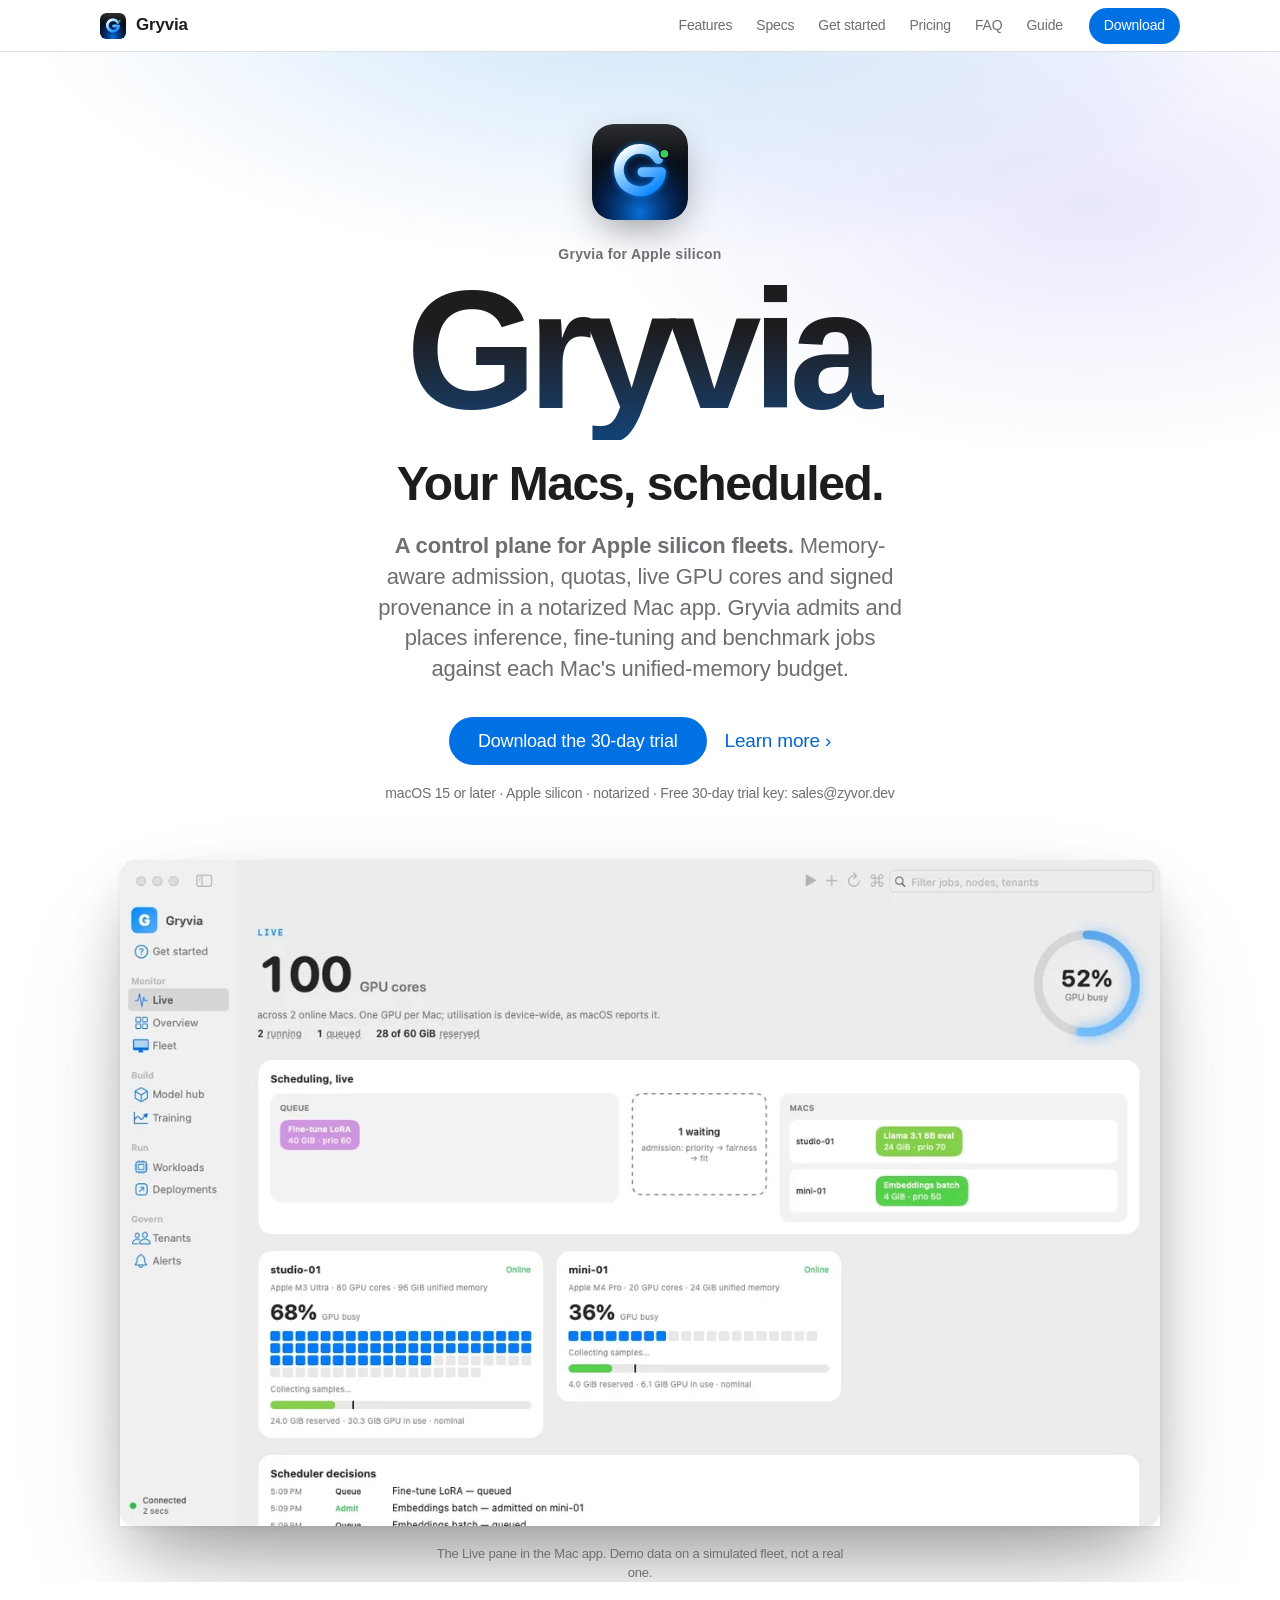
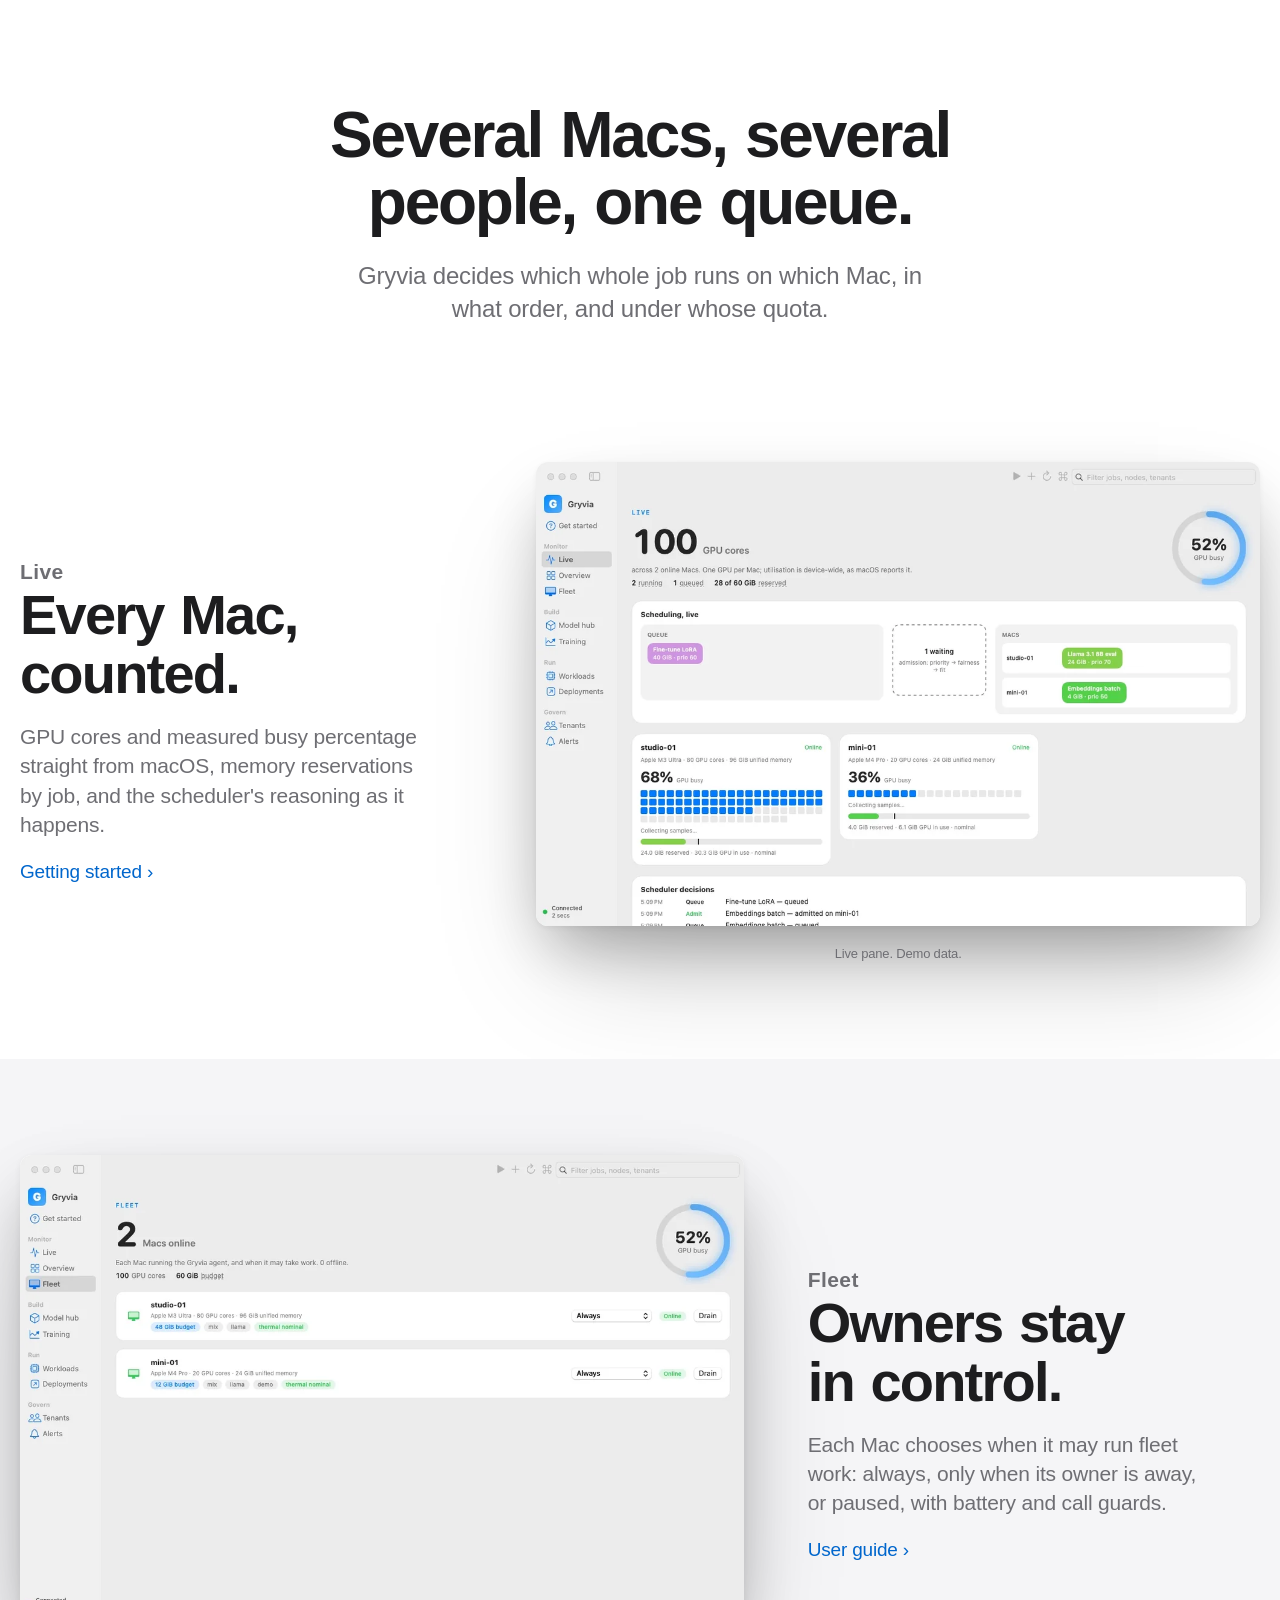
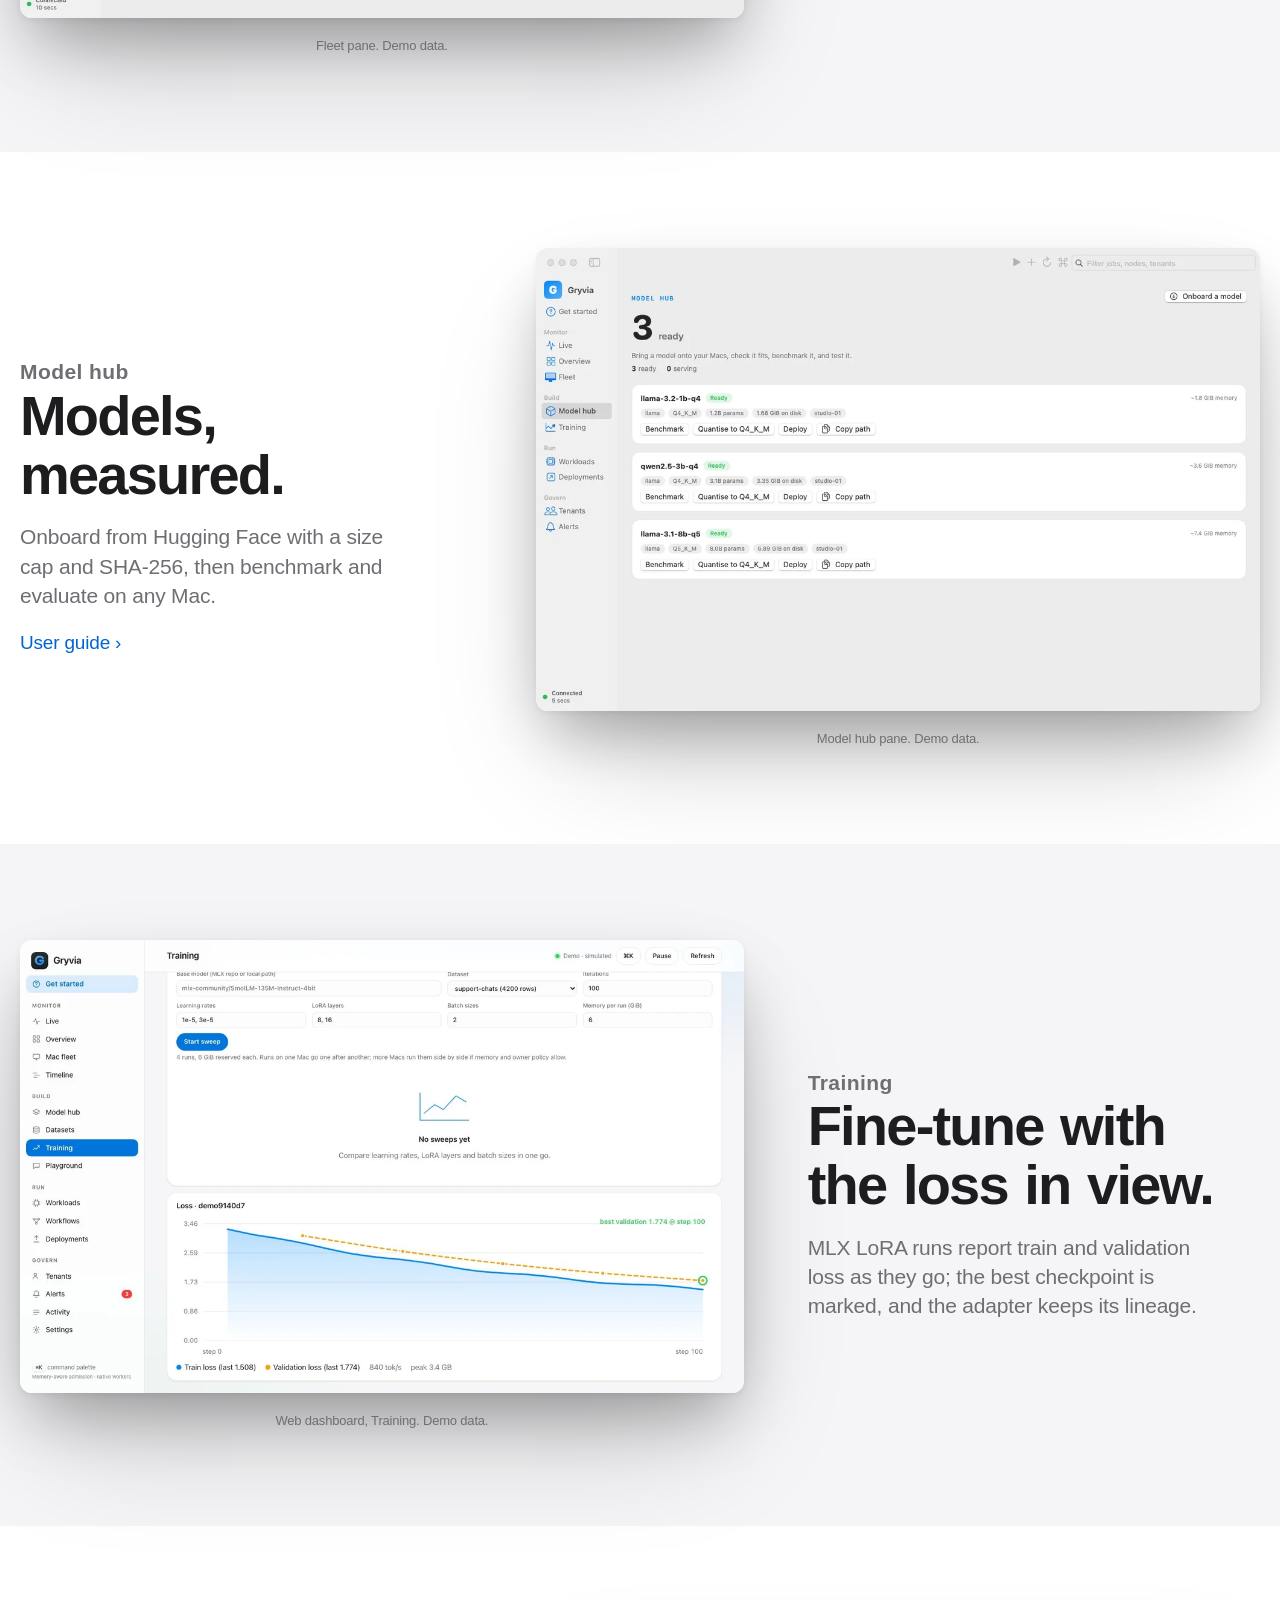
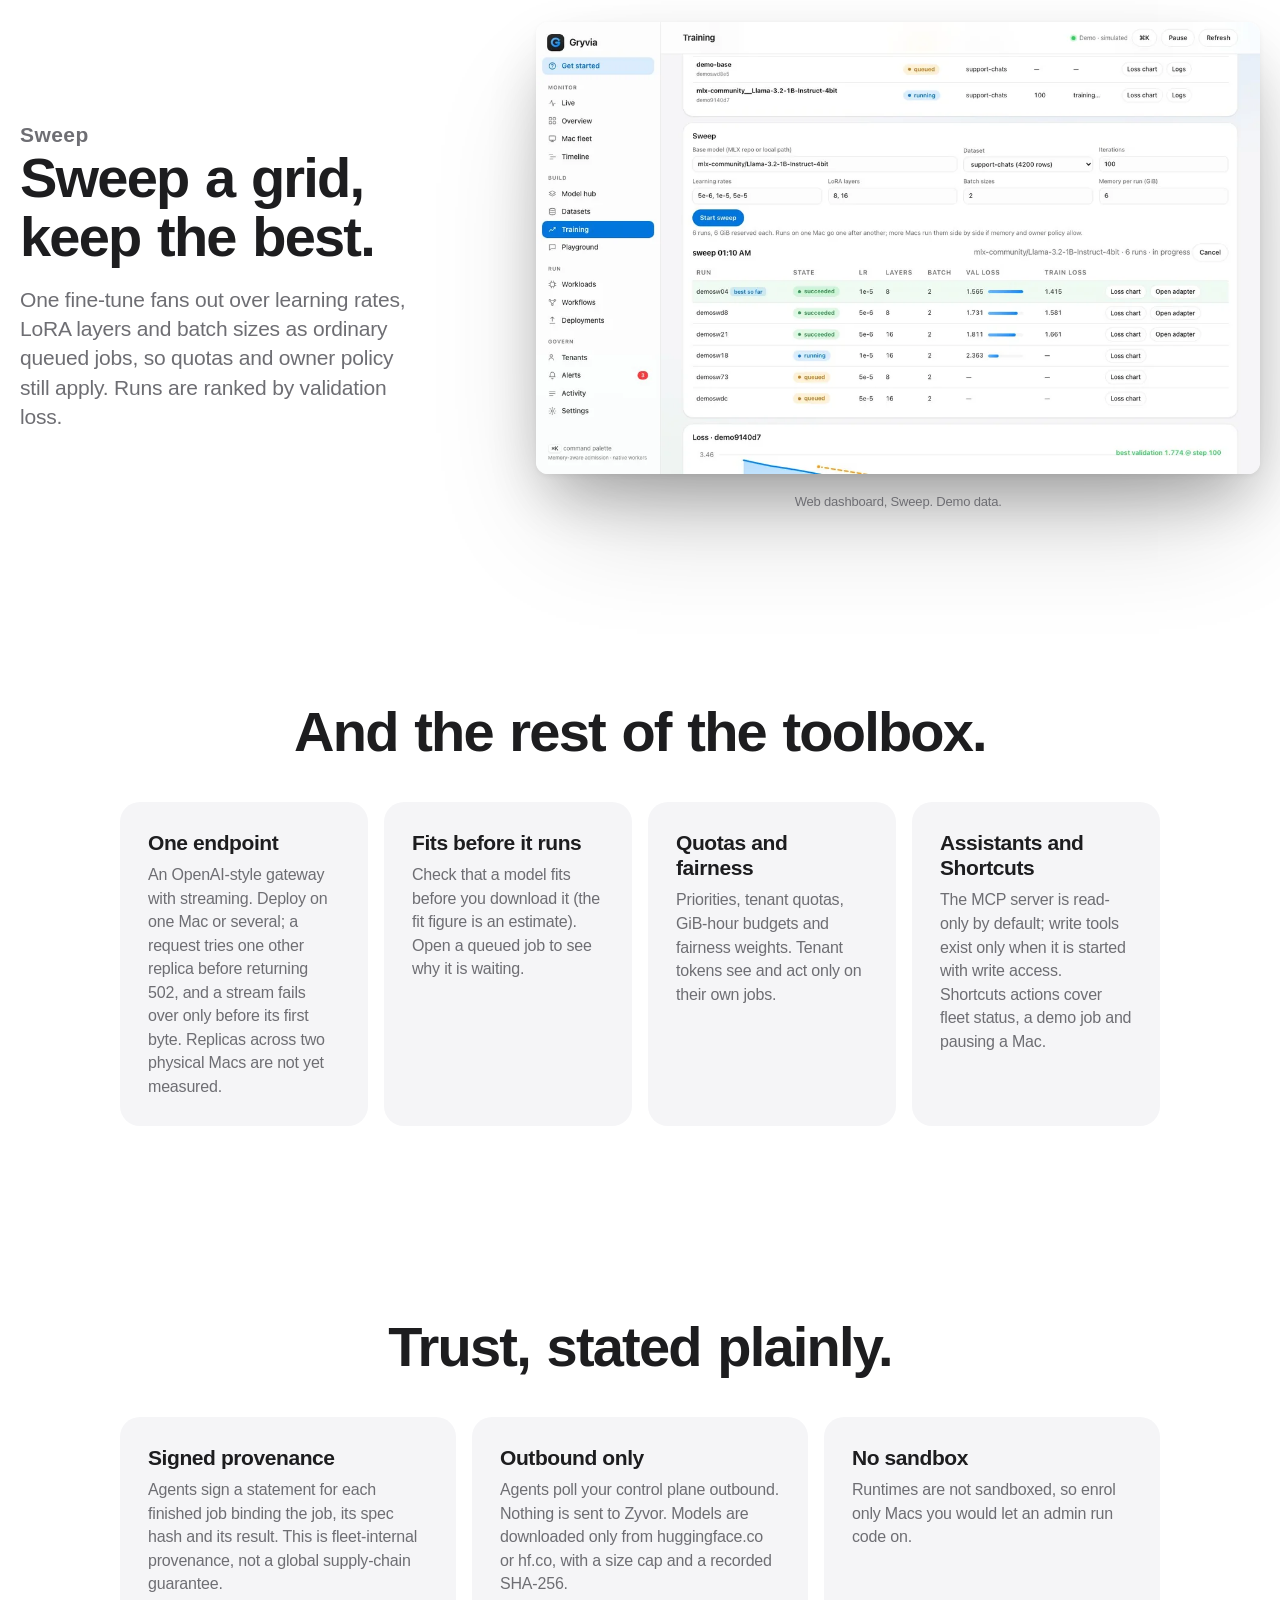
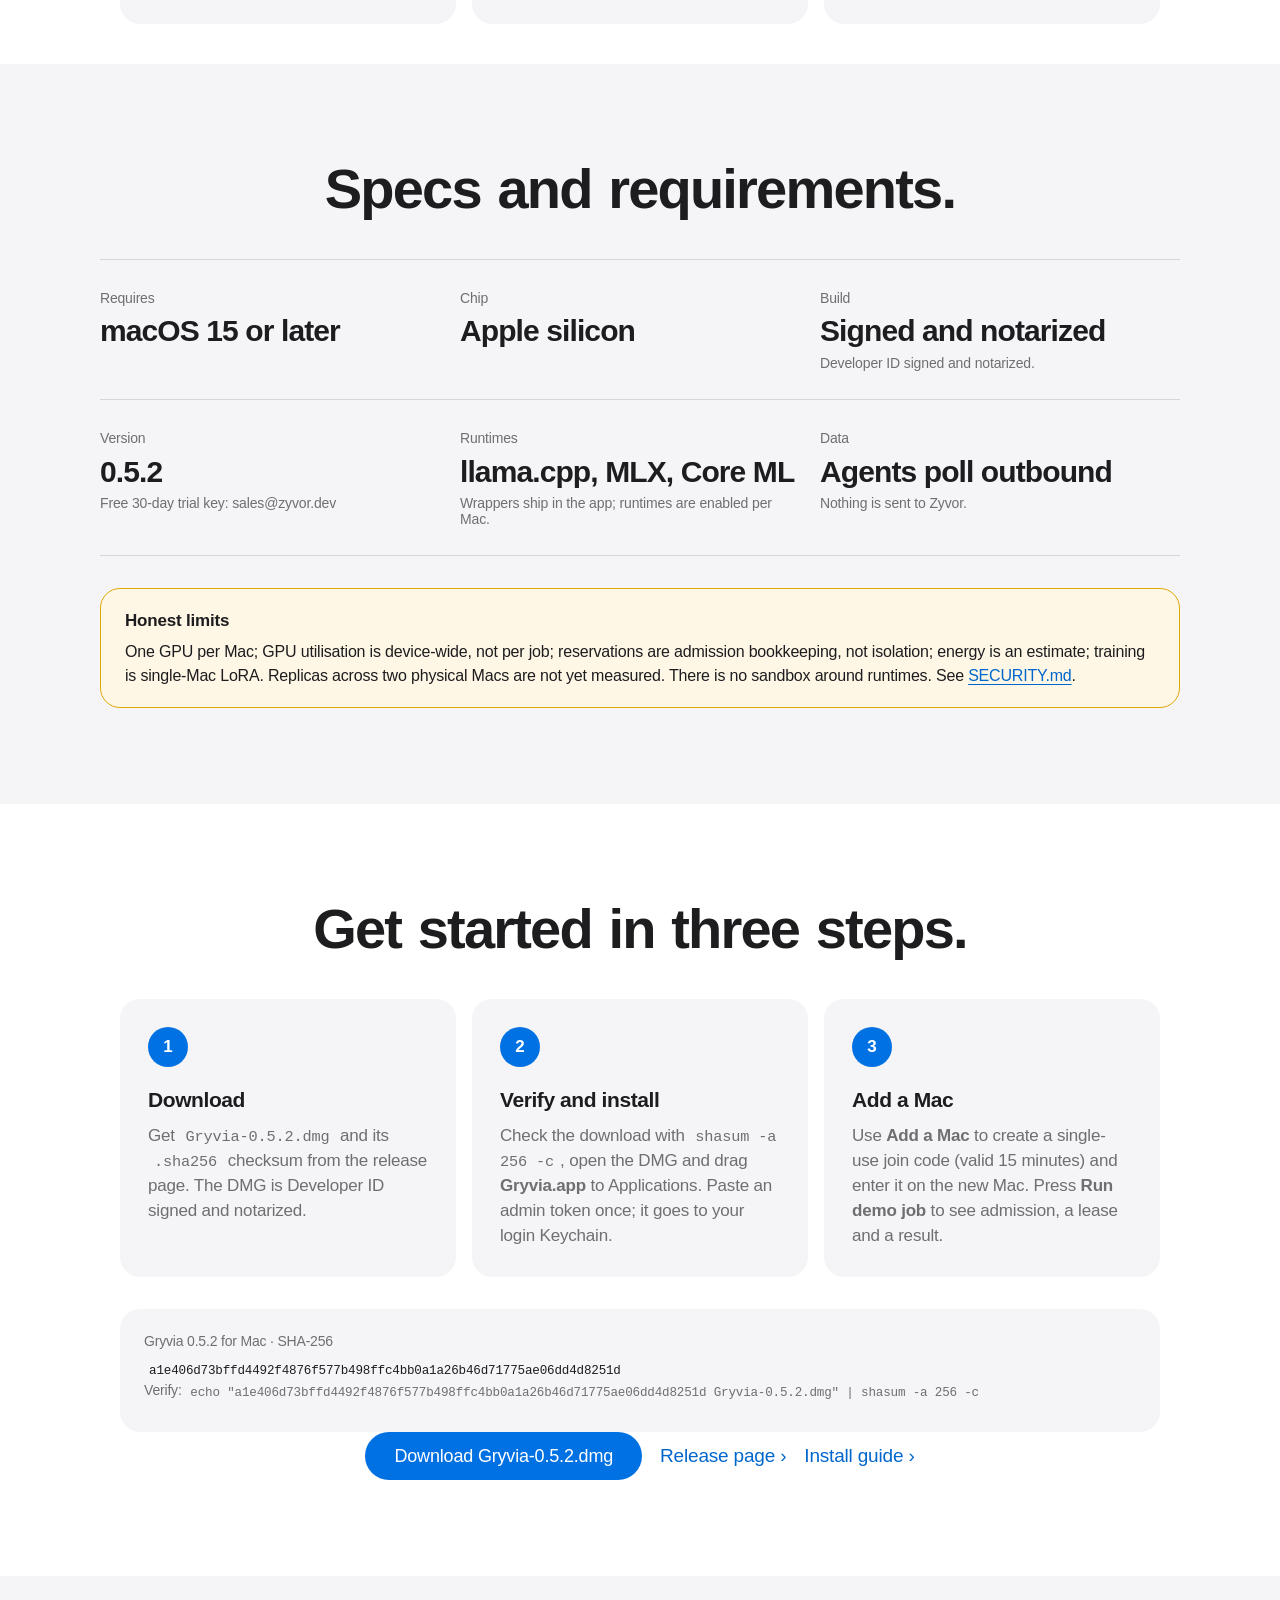
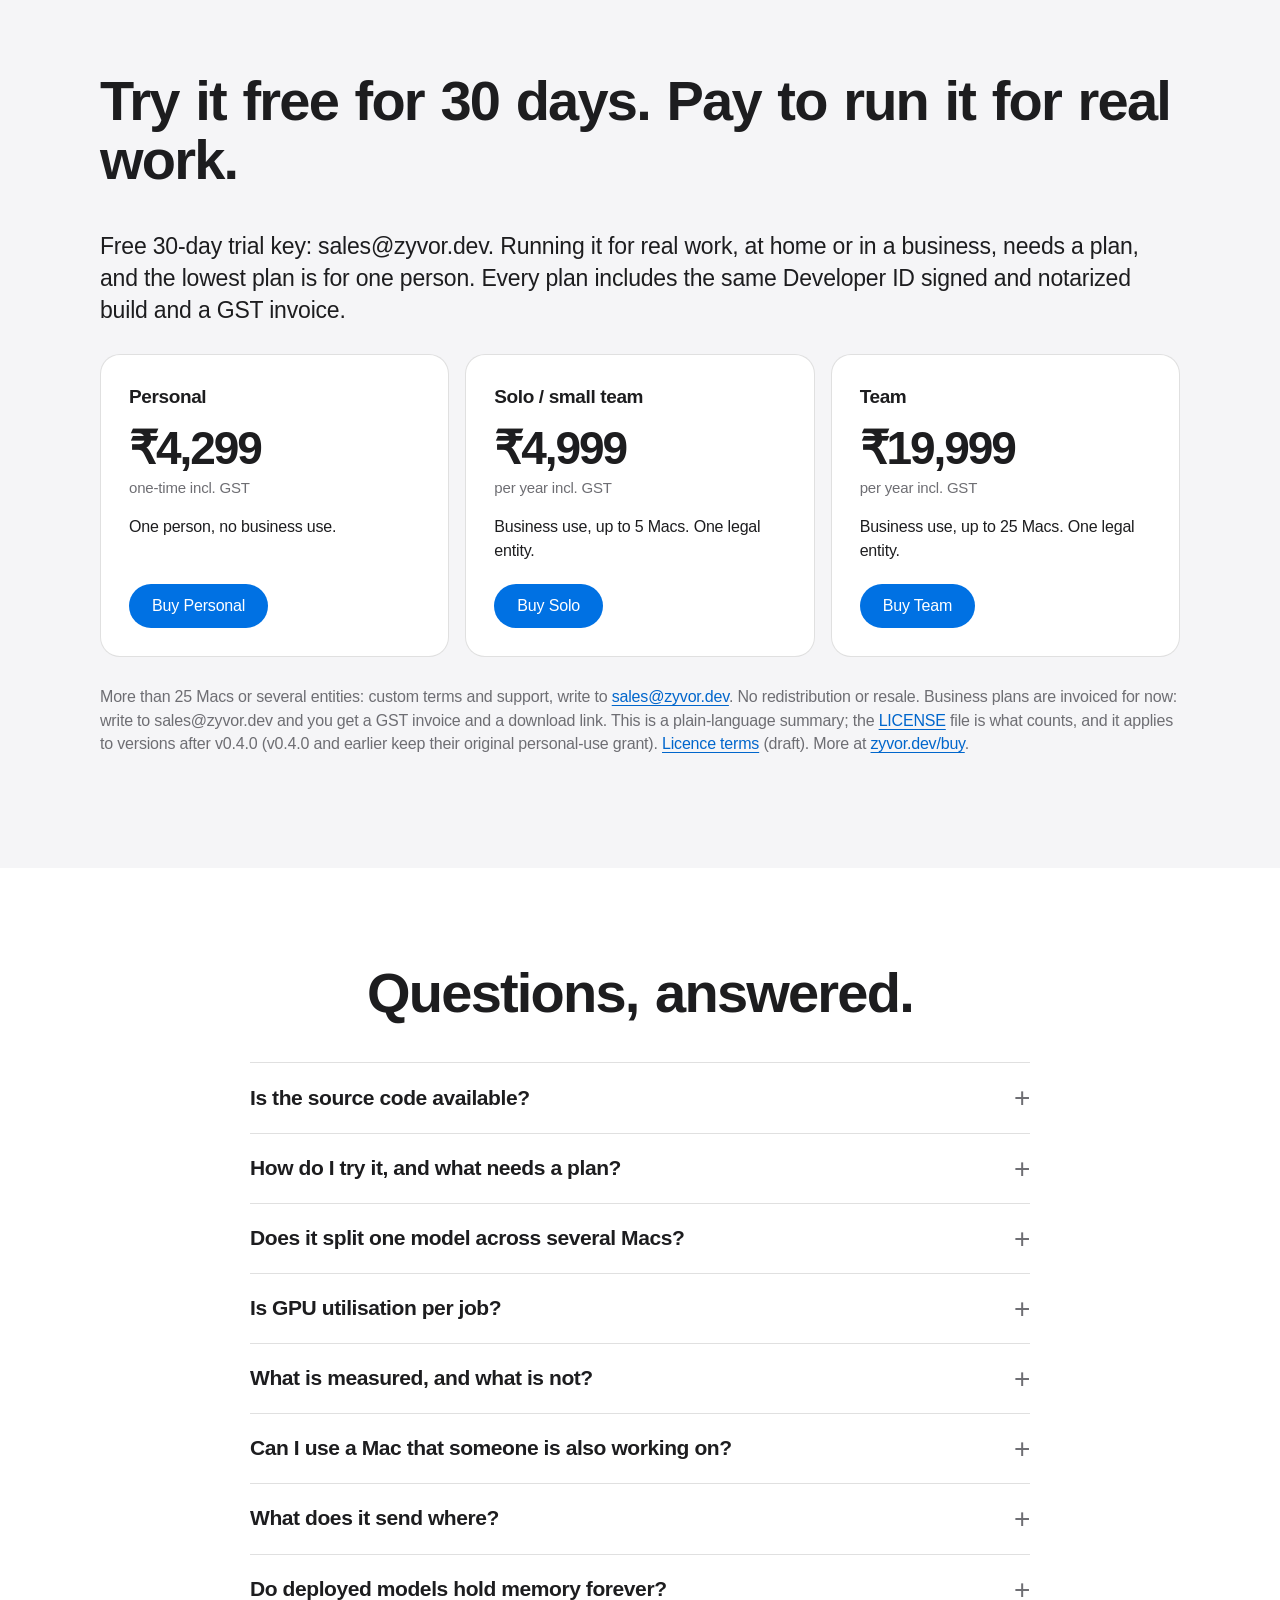
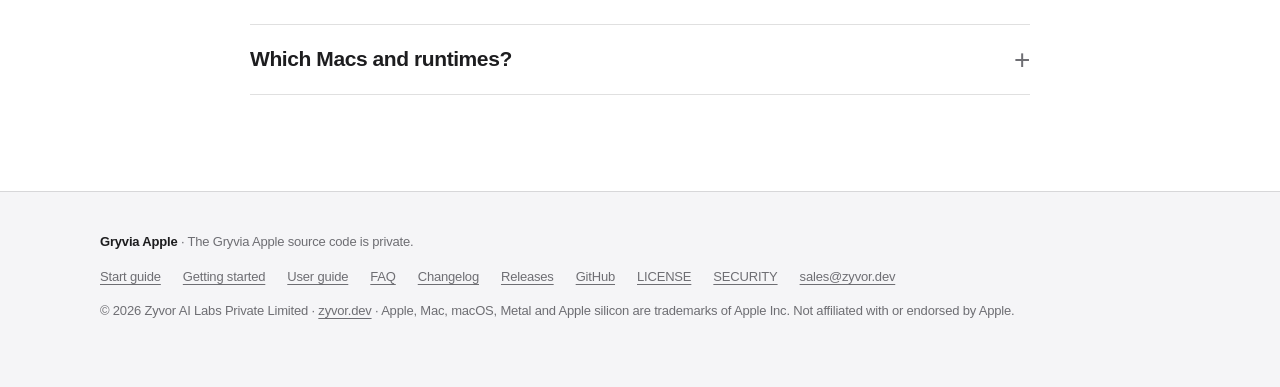
==== commit 4bb246b7: "Apple-style landing page, start guide, social images and README Docs and site only; no legal text or" ====
--- a/site/index.html
+++ b/site/index.html
@@ -2,465 +2,121 @@
 <html lang="en">
 <head>
 <meta charset="utf-8">
-<meta name="viewport" content="width=device-width,initial-scale=1">
+<meta name="viewport" content="width=device-width, initial-scale=1">
 <meta name="color-scheme" content="light dark">
-<title>Gryvia: a control plane for Apple Silicon fleets</title>
-<meta name="description" content="Schedule inference, fine-tuning and benchmarks across your Macs against each machine's unified-memory budget, with quotas, leases, provenance and a live GPU view.">
-<meta property="og:title" content="Gryvia: your Macs, scheduled">
-<meta property="og:description" content="A multi-tenant control plane for Apple Silicon fleets: admission, placement, quotas, leases, provenance and observability.">
-<meta property="og:image" content="img/og.jpg">
+<meta name="theme-color" content="#ffffff" media="(prefers-color-scheme: light)">
+<meta name="theme-color" content="#000000" media="(prefers-color-scheme: dark)">
+<title>Gryvia Apple · Your Macs, scheduled.</title>
+<meta name="description" content="A multi-tenant control plane for Apple silicon fleets: memory-aware admission, quotas, live GPU cores and signed provenance. Notarized Mac app for macOS 15 or later.">
+<link rel="canonical" href="https://zyvorai.github.io/gryvia-apple/">
+<link rel="icon" href="favicon.svg" type="image/svg+xml">
+<link rel="apple-touch-icon" href="apple-touch-icon.png">
+
 <meta property="og:type" content="website">
+<meta property="og:site_name" content="Gryvia Apple">
+<meta property="og:title" content="Gryvia Apple · Your Macs, scheduled.">
+<meta property="og:description" content="Memory-aware admission, quotas, live GPU cores and signed provenance for Apple silicon fleets. Notarized Mac app, free 30-day trial.">
+<meta property="og:url" content="https://zyvorai.github.io/gryvia-apple/">
+<meta property="og:image" content="https://zyvorai.github.io/gryvia-apple/social/og.png">
+<meta property="og:image:type" content="image/png">
+<meta property="og:image:width" content="1200">
+<meta property="og:image:height" content="630">
+<meta property="og:image:alt" content="Gryvia Apple: Your Macs, scheduled. The app window shows demo data.">
 <meta name="twitter:card" content="summary_large_image">
-<link rel="icon" href="img/favicon.svg" type="image/svg+xml">
-<link rel="apple-touch-icon" href="img/apple-touch-icon.png">
-<link rel="stylesheet" href="tokens.css">
-<link rel="stylesheet" href="site.css">
-<script src="theme.js"></script>
+<meta name="twitter:title" content="Gryvia Apple · Your Macs, scheduled.">
+<meta name="twitter:description" content="Memory-aware admission, quotas, live GPU cores and signed provenance for Apple silicon fleets. Notarized Mac app, free 30-day trial.">
+<meta name="twitter:image" content="https://zyvorai.github.io/gryvia-apple/social/og.png">
+<meta name="twitter:image:alt" content="Gryvia Apple: Your Macs, scheduled. The app window shows demo data.">
+<link rel="stylesheet" href="assets/landing.css">
+<style>:root{--accent-btn:#0071e3;--accent-ink:#0071e3;--accent-grad-a:#0071e3;--accent-grad-b:#5e5ce6}@media (prefers-color-scheme:dark){:root:not([data-theme="light"]){--accent-ink:#2997ff}}:root[data-theme="dark"]{--accent-ink:#2997ff}</style>
+<script type="application/ld+json">{"@context":"https://schema.org","@type":"SoftwareApplication","name":"Gryvia Apple","applicationCategory":"DeveloperApplication","operatingSystem":"macOS","softwareVersion":"0.5.2","downloadUrl":"https://github.com/zyvorai/gryvia-apple/releases/tag/v0.5.2","url":"https://zyvorai.github.io/gryvia-apple/","description":"A multi-tenant control plane for Apple silicon fleets: memory-aware admission, quotas, live GPU cores and signed provenance. Notarized Mac app for macOS 15 or later.","image":"https://zyvorai.github.io/gryvia-apple/social/og.png","publisher":{"@type":"Organization","name":"Zyvor AI Labs Private Limited","url":"https://zyvor.dev"}}</script>
 </head>
 <body>
 <a class="skip" href="#main">Skip to content</a>
-<nav class="top" aria-label="Primary">
-  <div class="wrap">
-    <a class="brand" href="#top"><img src="img/apple-touch-icon.png" alt="" width="26" height="26">Gryvia</a>
-    <a class="link hide-sm" href="#new">New</a>
-    <a class="link hide-sm" href="#visible">GPUs</a>
-    <a class="link hide-sm" href="#how">How it works</a>
-    <a class="link hide-sm" href="#models">Models</a>
-    <a class="link hide-sm" href="#owners">Owners</a>
-    <a class="link hide-sm" href="#trust">Trust</a>
-    <a class="link" href="start/">Get started</a>
-    <a class="link" href="#download">Download</a>
-    <span class="sp"></span>
-    <button id="theme" type="button" aria-label="Toggle light and dark">
-      <svg width="18" height="18" viewBox="0 0 24 24" fill="none" stroke="currentColor" stroke-width="2" stroke-linecap="round"><circle cx="12" cy="12" r="4"/><path d="M12 2v2M12 20v2M4.9 4.9l1.4 1.4M17.7 17.7l1.4 1.4M2 12h2M20 12h2M4.9 19.1l1.4-1.4M17.7 6.3l1.4-1.4"/></svg>
-    </button>
+<header class="nav">
+  <a class="brand" href="./" aria-label="Gryvia Apple home"><img src="favicon.svg" width="26" height="26" alt=""><span>Gryvia</span></a>
+  <nav aria-label="Primary"><ul><li><a href="#features">Features</a></li><li><a href="#specs">Specs</a></li><li><a href="#start">Get started</a></li><li><a href="#pricing">Pricing</a></li><li><a href="#faq">FAQ</a></li><li><a href="start/">Guide</a></li></ul></nav>
+  <a class="btn small primary" href="https://github.com/zyvorai/gryvia-apple/releases/tag/v0.5.2">Download</a>
+</header>
+<main id="main">
+<section class="hero" aria-labelledby="top">
+  <img class="icon" src="favicon.svg" width="96" height="96" alt="Gryvia app icon">
+  <p class="eyebrow">Gryvia for Apple silicon</p>
+  <h1 id="top">Gryvia</h1>
+  <p class="tagline">Your Macs, scheduled.</p>
+  <p class="promise"><strong>A control plane for Apple silicon fleets.</strong> Memory-aware admission, quotas, live GPU cores and signed provenance in a notarized Mac app. Gryvia admits and places inference, fine-tuning and benchmark jobs against each Mac&#x27;s unified-memory budget.</p>
+  <p class="cta"><a class="btn primary" href="https://github.com/zyvorai/gryvia-apple/releases/tag/v0.5.2">Download the 30-day trial</a><a class="textlink" href="#features">Learn more</a></p>
+  <p class="fine">macOS 15 or later · Apple silicon · notarized · Free 30-day trial key: sales@zyvor.dev</p>
+  <figure class="shot hero-shot"><picture><source media="(prefers-color-scheme: dark)" srcset="assets/img/hero-live-dark-1200.webp 1200w" sizes="(min-width:1080px) 1040px, 100vw"><img src="assets/img/hero-live-light-1200.webp" srcset="assets/img/hero-live-light-1200.webp 1200w" sizes="(min-width:1080px) 1040px, 100vw" width="1280" height="820" alt="Gryvia Live pane in the Mac app: 100 GPU cores across 2 online Macs, 52% GPU busy, the scheduling queue and per-Mac GPU core grids." fetchpriority="high" decoding="async"></picture><figcaption>The Live pane in the Mac app. Demo data on a simulated fleet, not a real one.</figcaption></figure>
+</section>
+
+<section class="band" aria-label="Overview">
+  <h2>Several Macs, several people, one queue.</h2>
+  <p>Gryvia decides which whole job runs on which Mac, in what order, and under whose quota.</p>
+</section>
+
+<div id="features">
+<h2 class="sr">Features</h2>
+<section class="feature" id="live" aria-labelledby="h-live"><div class="grid"><div class="copy"><p class="eyebrow">Live</p><h3 id="h-live">Every Mac, counted.</h3><p>GPU cores and measured busy percentage straight from macOS, memory reservations by job, and the scheduler&#x27;s reasoning as it happens.</p><a class="textlink" href="https://github.com/zyvorai/gryvia-apple/blob/main/docs/GETTING-STARTED.md">Getting started</a></div><figure class="shot"><picture><source media="(prefers-color-scheme: dark)" srcset="assets/img/live-dark-1200.webp 1200w" sizes="(min-width:960px) 62vw, 100vw"><img src="assets/img/live-light-1200.webp" srcset="assets/img/live-light-1200.webp 1200w" sizes="(min-width:960px) 62vw, 100vw" width="1280" height="820" alt="Gryvia Live pane: 100 GPU cores across 2 online Macs, a scheduling view with a queued fine-tune and two running jobs, and a core grid for each Mac." loading="lazy" decoding="async"></picture><figcaption>Live pane. Demo data.</figcaption></figure></div></section>
+<section class="feature flip" id="fleet" aria-labelledby="h-fleet"><div class="grid"><div class="copy"><p class="eyebrow">Fleet</p><h3 id="h-fleet">Owners stay in control.</h3><p>Each Mac chooses when it may run fleet work: always, only when its owner is away, or paused, with battery and call guards.</p><a class="textlink" href="https://github.com/zyvorai/gryvia-apple/blob/main/docs/USER-GUIDE.md">User guide</a></div><figure class="shot"><picture><source media="(prefers-color-scheme: dark)" srcset="assets/img/fleet-dark-1200.webp 1200w" sizes="(min-width:960px) 62vw, 100vw"><img src="assets/img/fleet-light-1200.webp" srcset="assets/img/fleet-light-1200.webp 1200w" sizes="(min-width:960px) 62vw, 100vw" width="1280" height="820" alt="Gryvia Fleet pane: two online Macs, each with its GPU cores, unified memory, memory budget, an owner policy menu and a Drain button." loading="lazy" decoding="async"></picture><figcaption>Fleet pane. Demo data.</figcaption></figure></div></section>
+<section class="feature" id="models" aria-labelledby="h-models"><div class="grid"><div class="copy"><p class="eyebrow">Model hub</p><h3 id="h-models">Models, measured.</h3><p>Onboard from Hugging Face with a size cap and SHA-256, then benchmark and evaluate on any Mac.</p><a class="textlink" href="https://github.com/zyvorai/gryvia-apple/blob/main/docs/USER-GUIDE.md">User guide</a></div><figure class="shot"><picture><source media="(prefers-color-scheme: dark)" srcset="assets/img/models-dark-1200.webp 1200w" sizes="(min-width:960px) 62vw, 100vw"><img src="assets/img/models-light-1200.webp" srcset="assets/img/models-light-1200.webp 1200w" sizes="(min-width:960px) 62vw, 100vw" width="1280" height="820" alt="Gryvia Model hub pane: three ready models with their quantisation, parameter count, size on disk and Macs, each with Benchmark, Quantise, Deploy and Copy path buttons." loading="lazy" decoding="async"></picture><figcaption>Model hub pane. Demo data.</figcaption></figure></div></section>
+<section class="feature flip" id="training" aria-labelledby="h-training"><div class="grid"><div class="copy"><p class="eyebrow">Training</p><h3 id="h-training">Fine-tune with the loss in view.</h3><p>MLX LoRA runs report train and validation loss as they go; the best checkpoint is marked, and the adapter keeps its lineage.</p></div><figure class="shot"><picture><source media="(prefers-color-scheme: dark)" srcset="assets/img/training-dark-1200.webp 1200w" sizes="(min-width:960px) 62vw, 100vw"><img src="assets/img/training-light-1200.webp" srcset="assets/img/training-light-1200.webp 1200w" sizes="(min-width:960px) 62vw, 100vw" width="1440" height="900" alt="Gryvia web dashboard, Training: a loss chart with train and validation loss falling over 100 steps, the best validation loss marked." loading="lazy" decoding="async"></picture><figcaption>Web dashboard, Training. Demo data.</figcaption></figure></div></section>
+<section class="feature" id="sweep" aria-labelledby="h-sweep"><div class="grid"><div class="copy"><p class="eyebrow">Sweep</p><h3 id="h-sweep">Sweep a grid, keep the best.</h3><p>One fine-tune fans out over learning rates, LoRA layers and batch sizes as ordinary queued jobs, so quotas and owner policy still apply. Runs are ranked by validation loss.</p></div><figure class="shot"><picture><source media="(prefers-color-scheme: dark)" srcset="assets/img/sweep-dark-1200.webp 1200w" sizes="(min-width:960px) 62vw, 100vw"><img src="assets/img/sweep-light-1200.webp" srcset="assets/img/sweep-light-1200.webp 1200w" sizes="(min-width:960px) 62vw, 100vw" width="1440" height="900" alt="Gryvia web dashboard, Sweep: six fine-tune runs with state, learning rate, LoRA layers, batch size and validation loss; the best run so far is highlighted." loading="lazy" decoding="async"></picture><figcaption>Web dashboard, Sweep. Demo data.</figcaption></figure></div></section>
+</div>
+
+<section class="more" aria-labelledby="more-h">
+  <h2 id="more-h">And the rest of the toolbox.</h2>
+  <div class="cards"><div class="card"><h3>One endpoint</h3><p>An OpenAI-style gateway with streaming. Deploy on one Mac or several; a request tries one other replica before returning 502, and a stream fails over only before its first byte. Replicas across two physical Macs are not yet measured.</p></div><div class="card"><h3>Fits before it runs</h3><p>Check that a model fits before you download it (the fit figure is an estimate). Open a queued job to see why it is waiting.</p></div><div class="card"><h3>Quotas and fairness</h3><p>Priorities, tenant quotas, GiB-hour budgets and fairness weights. Tenant tokens see and act only on their own jobs.</p></div><div class="card"><h3>Assistants and Shortcuts</h3><p>The MCP server is read-only by default; write tools exist only when it is started with write access. Shortcuts actions cover fleet status, a demo job and pausing a Mac.</p></div></div>
+</section>
+
+<section class="privacy" aria-labelledby="privacy-h">
+  <h2 id="privacy-h">Trust, stated plainly.</h2>
+  <div class="cards"><div class="card"><h3>Signed provenance</h3><p>Agents sign a statement for each finished job binding the job, its spec hash and its result. This is fleet-internal provenance, not a global supply-chain guarantee.</p></div><div class="card"><h3>Outbound only</h3><p>Agents poll your control plane outbound. Nothing is sent to Zyvor. Models are downloaded only from huggingface.co or hf.co, with a size cap and a recorded SHA-256.</p></div><div class="card"><h3>No sandbox</h3><p>Runtimes are not sandboxed, so enrol only Macs you would let an admin run code on.</p></div></div>
+</section>
+
+<section class="specs" id="specs" aria-labelledby="specs-h">
+  <h2 id="specs-h">Specs and requirements.</h2>
+  <dl class="specs-grid"><div class="spec"><dt>Requires</dt><dd>macOS 15 or later</dd></div><div class="spec"><dt>Chip</dt><dd>Apple silicon</dd></div><div class="spec"><dt>Build</dt><dd>Signed and notarized<small>Developer ID signed and notarized.</small></dd></div><div class="spec"><dt>Version</dt><dd>0.5.2<small>Free 30-day trial key: sales@zyvor.dev</small></dd></div><div class="spec"><dt>Runtimes</dt><dd>llama.cpp, MLX, Core ML<small>Wrappers ship in the app; runtimes are enabled per Mac.</small></dd></div><div class="spec"><dt>Data</dt><dd>Agents poll outbound<small>Nothing is sent to Zyvor.</small></dd></div></dl>
+  <div class="limit" role="note"><h3>Honest limits</h3><p>One GPU per Mac; GPU utilisation is device-wide, not per job; reservations are admission bookkeeping, not isolation; energy is an estimate; training is single-Mac LoRA. Replicas across two physical Macs are not yet measured. There is no sandbox around runtimes. See <a href="https://github.com/zyvorai/gryvia-apple/blob/main/SECURITY.md">SECURITY.md</a>.</p></div>
+</section>
+
+<section class="steps" id="start" aria-labelledby="steps-h">
+  <h2 id="steps-h">Get started in three steps.</h2>
+  <ol><li><h3>Download</h3><p>Get <code>Gryvia-0.5.2.dmg</code> and its <code>.sha256</code> checksum from the release page. The DMG is Developer ID signed and notarized.</p></li><li><h3>Verify and install</h3><p>Check the download with <code>shasum -a 256 -c</code>, open the DMG and drag <b>Gryvia.app</b> to Applications. Paste an admin token once; it goes to your login Keychain.</p></li><li><h3>Add a Mac</h3><p>Use <b>Add a Mac</b> to create a single-use join code (valid 15 minutes) and enter it on the new Mac. Press <b>Run demo job</b> to see admission, a lease and a result.</p></li></ol>
+  <div class="sha">
+    <p>Gryvia 0.5.2 for Mac · SHA-256</p>
+    <pre><code id="sha">a1e406d73bffd4492f4876f577b498ffc4bb0a1a26b46d71775ae06dd4d8251d</code></pre>
+    <p>Verify: <code>echo "a1e406d73bffd4492f4876f577b498ffc4bb0a1a26b46d71775ae06dd4d8251d Gryvia-0.5.2.dmg" | shasum -a 256 -c</code></p>
   </div>
-</nav>
+  <p class="cta"><a class="btn primary" href="https://github.com/zyvorai/gryvia-apple/releases/download/v0.5.2/Gryvia-0.5.2.dmg">Download Gryvia-0.5.2.dmg</a><a class="textlink" href="https://github.com/zyvorai/gryvia-apple/releases/tag/v0.5.2">Release page</a><a class="textlink" href="start/">Install guide</a></p>
+</section>
 
-<main id="main">
-<header class="hero" id="top">
-  <div class="mesh" aria-hidden="true"><i></i><i></i><i></i></div>
-  <div class="wrap">
-    <div class="eyebrow">Gryvia for Apple Silicon</div>
-    <h1>Your Macs, <em>scheduled.</em></h1>
-    <p class="lede">A multi-tenant control plane for Mac fleets. It admits and places inference, fine-tuning and benchmark jobs against each Mac's unified-memory budget, with quotas, leases, provenance and a live view of every GPU.</p>
-    <div class="cta">
-      <a class="btn primary" href="#download">Download for macOS</a>
-      <a class="btn ghost" href="start/">Get started</a>
-    </div>
-    <div class="facts"><span>macOS 15+ · Apple Silicon</span><span>Native Swift agent and app</span><span>Zero-dependency control plane</span><span>Notarized · 30-day trial</span></div>
-    <div class="hero-grid reveal" id="hero-grid" role="img" aria-label="Illustration: GPU cores lighting up in waves, as in the Live view"></div>
-  </div>
-</header>
-
-<section id="story">
-  <div class="wrap">
-    <div class="eyebrow reveal">Watch it work</div>
-    <h2 class="reveal">One fleet, five views.</h2>
-    <p class="sub reveal">Scroll, or use the arrow keys on a step. Every image here is the dashboard showing simulated fleet data.</p>
-    <div class="story" id="story-root">
-      <div class="story-steps" role="group" aria-label="Feature walkthrough">
-        <article class="step" data-step="0" tabindex="0" aria-label="Step 1 of 5: Every Mac, counted."><h3>Every Mac, counted.</h3><p>GPU cores and measured busy percentage straight from macOS, memory reservations by job, and the scheduler's reasoning as it happens.</p><figure class="step-img window"><div class="bar"><i></i><i></i><i></i><span>Gryvia</span></div><picture><img class="light" src="img/live-light.jpg" alt="Live view: GPU cores, reservations and scheduling flow (light, simulated fleet)" width="1440" height="900" loading="lazy"><img class="dark" src="img/live-dark.jpg" alt="Live view: GPU cores, reservations and scheduling flow (dark, simulated fleet)" width="1440" height="900" loading="lazy"></picture></figure></article>
-        <article class="step" data-step="1" tabindex="0" aria-label="Step 2 of 5: Models, measured."><h3>Models, measured.</h3><p>Onboard from Hugging Face with a size cap and SHA-256, then benchmark and evaluate on any Mac. Throughput is shown against your fastest model.</p><figure class="step-img window"><div class="bar"><i></i><i></i><i></i><span>Gryvia</span></div><picture><img class="light" src="img/models-light.jpg" alt="Model hub: status, throughput, evaluations and provenance (light, simulated fleet)" width="1440" height="900" loading="lazy"><img class="dark" src="img/models-dark.jpg" alt="Model hub: status, throughput, evaluations and provenance (dark, simulated fleet)" width="1440" height="900" loading="lazy"></picture></figure></article>
-        <article class="step" data-step="2" tabindex="0" aria-label="Step 3 of 5: Fine-tune with the loss in view."><h3>Fine-tune with the loss in view.</h3><p>MLX LoRA runs report train and validation loss as they go; the best checkpoint is marked, and the adapter keeps its lineage.</p><figure class="step-img window"><div class="bar"><i></i><i></i><i></i><span>Gryvia</span></div><picture><img class="light" src="img/training-light.jpg" alt="Training: live loss chart and runs (light, simulated fleet)" width="1440" height="900" loading="lazy"><img class="dark" src="img/training-dark.jpg" alt="Training: live loss chart and runs (dark, simulated fleet)" width="1440" height="900" loading="lazy"></picture></figure></article>
-        <article class="step" data-step="3" tabindex="0" aria-label="Step 4 of 5: Sweep a grid, keep the best."><h3>Sweep a grid, keep the best.</h3><p>One fine-tune fans out over learning rates, LoRA layers and batch sizes as ordinary queued jobs, so quotas and owner policy still apply. Runs are ranked by validation loss and the best adapter is marked.</p><figure class="step-img window"><div class="bar"><i></i><i></i><i></i><span>Gryvia</span></div><picture><img class="light" src="img/sweep-light.jpg" alt="Sweep: a grid of fine-tunes ranked by validation loss (light, simulated fleet)" width="1440" height="900" loading="lazy"><img class="dark" src="img/sweep-dark.jpg" alt="Sweep: a grid of fine-tunes ranked by validation loss (dark, simulated fleet)" width="1440" height="900" loading="lazy"></picture></figure></article>
-        <article class="step" data-step="4" tabindex="0" aria-label="Step 5 of 5: Owners stay in control."><h3>Owners stay in control.</h3><p>Each Mac chooses when it may run fleet work: always, only when its owner is away, or paused, with battery and call guards.</p><figure class="step-img window"><div class="bar"><i></i><i></i><i></i><span>Gryvia</span></div><picture><img class="light" src="img/fleet-light.jpg" alt="Fleet: owner policy and whether each Mac is accepting work (light, simulated fleet)" width="1440" height="900" loading="lazy"><img class="dark" src="img/fleet-dark.jpg" alt="Fleet: owner policy and whether each Mac is accepting work (dark, simulated fleet)" width="1440" height="900" loading="lazy"></picture></figure></article>
-      </div>
-      <div class="story-stage">
-        <div class="window">
-          <div class="bar"><i></i><i></i><i></i><span>Gryvia · simulated fleet</span></div>
-          <div class="stage-imgs">
-            <picture class="shot on" data-step=0><img class="light" src="img/live-light.jpg" alt="Live view: GPU cores, reservations and scheduling flow (light, simulated fleet)" width="1440" height="900"><img class="dark" src="img/live-dark.jpg" alt="Live view: GPU cores, reservations and scheduling flow (dark, simulated fleet)" width="1440" height="900"></picture>
-            <picture class="shot" data-step=1><img class="light" src="img/models-light.jpg" alt="Model hub: status, throughput, evaluations and provenance (light, simulated fleet)" width="1440" height="900" loading="lazy"><img class="dark" src="img/models-dark.jpg" alt="Model hub: status, throughput, evaluations and provenance (dark, simulated fleet)" width="1440" height="900" loading="lazy"></picture>
-            <picture class="shot" data-step=2><img class="light" src="img/training-light.jpg" alt="Training: live loss chart and runs (light, simulated fleet)" width="1440" height="900" loading="lazy"><img class="dark" src="img/training-dark.jpg" alt="Training: live loss chart and runs (dark, simulated fleet)" width="1440" height="900" loading="lazy"></picture>
-            <picture class="shot" data-step=3><img class="light" src="img/sweep-light.jpg" alt="Sweep: a grid of fine-tunes ranked by validation loss (light, simulated fleet)" width="1440" height="900" loading="lazy"><img class="dark" src="img/sweep-dark.jpg" alt="Sweep: a grid of fine-tunes ranked by validation loss (dark, simulated fleet)" width="1440" height="900" loading="lazy"></picture>
-            <picture class="shot" data-step=4><img class="light" src="img/fleet-light.jpg" alt="Fleet: owner policy and whether each Mac is accepting work (light, simulated fleet)" width="1440" height="900" loading="lazy"><img class="dark" src="img/fleet-dark.jpg" alt="Fleet: owner policy and whether each Mac is accepting work (dark, simulated fleet)" width="1440" height="900" loading="lazy"></picture>
-          </div>
-        </div>
-        <p class="note demo-label">Simulated fleet data, not a customer fleet.</p>
-      </div>
-    </div>
+<section class="pricing" id="pricing" aria-labelledby="pricing-h">
+  <div class="inner wide">
+  <h2 id="pricing-h" style="text-align:left">Try it free for 30 days. Pay to run it for real work.</h2>
+  <p class="lead">Free 30-day trial key: sales@zyvor.dev. Running it for real work, at home or in a business, needs a plan, and the lowest plan is for one person. Every plan includes the same Developer ID signed and notarized build and a GST invoice.</p>
+<div class="plans"><div class="plan"><h3>Personal</h3><p class="price">₹4,299</p><p class="per">one-time incl. GST</p><p class="for">One person, no business use.</p><p class="cta"><a class="btn primary" href="https://rzp.io/rzp/7A92MBZr" rel="noopener">Buy Personal</a></p></div><div class="plan"><h3>Solo / small team</h3><p class="price">₹4,999</p><p class="per">per year incl. GST</p><p class="for">Business use, up to 5 Macs. One legal entity.</p><p class="cta"><a class="btn primary" href="https://rzp.io/rzp/XcUsxE2" rel="noopener">Buy Solo</a></p></div><div class="plan"><h3>Team</h3><p class="price">₹19,999</p><p class="per">per year incl. GST</p><p class="for">Business use, up to 25 Macs. One legal entity.</p><p class="cta"><a class="btn primary" href="https://rzp.io/rzp/argeq3h" rel="noopener">Buy Team</a></p></div></div>
+<p class="fine">More than 25 Macs or several entities: custom terms and support, write to <a href="mailto:sales@zyvor.dev">sales@zyvor.dev</a>. No redistribution or resale. Business plans are invoiced for now: write to sales@zyvor.dev and you get a GST invoice and a download link. This is a plain-language summary; the <a href="https://github.com/zyvorai/gryvia-apple/blob/main/LICENSE">LICENSE</a> file is what counts, and it applies to versions after v0.4.0 (v0.4.0 and earlier keep their original personal-use grant). <a href="https://github.com/zyvorai/gryvia-apple/blob/main/docs/COMMERCIAL-LICENSE.md">Licence terms</a> (draft). More at <a href="https://zyvor.dev/buy">zyvor.dev/buy</a>.</p>
   </div>
 </section>
 
-<section id="who">
-  <div class="wrap">
-    <div class="eyebrow reveal">Who it is for</div>
-    <h2 class="reveal">If you own more than one Mac that can run models, this is for you.</h2>
-    <div class="grid g3" style="margin-top:28px">
-      <div class="card reveal"><h3>A small AI team with a Mac rack</h3><p>Several minis and Studios, several people, one queue. Quotas and fairness stop one fine-tune from starving everyone else, and the gateway gives apps a single endpoint.</p></div>
-      <div class="card reveal"><h3>A lab sharing a few machines</h3><p>Reserve unified memory per job, see which Mac is hot or throttling, and keep a signed record of which Mac produced which model.</p></div>
-      <div class="card reveal"><h3>One developer, a MacBook and a mini</h3><p>Let the mini do the overnight runs and serve the model, and let the MacBook stay yours: owner-aware policy yields the moment you are back.</p></div>
-    </div>
-  </div>
-</section>
-
-<section id="new">
-  <div class="wrap">
-    <div class="eyebrow reveal"><span class="badge-new">New in 0.4</span></div>
-    <h2 class="reveal">Serve from more than one Mac. Free memory on its own.</h2>
-    <p class="sub reveal">One model can now run on several Macs behind the same endpoint, and idle deployments can stop themselves. Both are opt-in, and both are honest about what is not measured yet.</p>
-    <div class="new-grid">
-      <figure class="diagram reveal">
-        <svg viewBox="0 0 520 220" role="img" aria-labelledby="rep-t rep-d">
-          <title id="rep-t">Requests spread over two replicas, with one failover</title>
-          <desc id="rep-d">Requests leave the gateway toward two Macs. One request to the lower Mac fails in red and is retried on the upper Mac in green.</desc>
-          <rect class="d-card" x="14" y="80" width="110" height="60" rx="14"/><text class="d-text" x="69" y="116" text-anchor="middle">Gateway</text>
-          <rect class="d-card" x="370" y="22" width="130" height="62" rx="14"/><text class="d-text" x="435" y="50" text-anchor="middle">mini-01</text><text class="d-small" x="435" y="68" text-anchor="middle">replica</text>
-          <rect class="d-card" x="370" y="136" width="130" height="62" rx="14"/><text class="d-text" x="435" y="164" text-anchor="middle">mini-02</text><text class="d-small" x="435" y="182" text-anchor="middle">replica</text>
-          <g transform="translate(130 110)"><circle class="req" r="7"/><circle class="req r2 to-b" r="7"/><circle class="req fail" r="7"/><circle class="retry" r="7"/></g>
-        </svg>
-        <figcaption><strong>Replicas.</strong> <code>gryvia deploy MODEL --node A --node B</code>. Least-busy routing; one retry on another replica before the first byte. Not yet measured across two physical Macs.</figcaption>
-      </figure>
-      <figure class="diagram reveal">
-        <svg viewBox="0 0 520 220" role="img" aria-labelledby="idl-t idl-d">
-          <title id="idl-t">A model with no traffic is stopped and its memory freed</title>
-          <desc id="idl-d">A bar fills as a model sits idle. When it reaches the window the memory block fades and an evicted tag appears.</desc>
-          <text class="d-text" x="20" y="40">llama-3.2-1b</text>
-          <rect class="d-box" x="20" y="60" width="480" height="18" rx="9"/>
-          <rect class="d-accent idle-bar" x="20" y="60" width="480" height="18" rx="9"/>
-          <text class="d-small" x="20" y="100">no gateway traffic</text><text class="d-small" x="500" y="100" text-anchor="end">idle window</text>
-          <g class="idle-mem"><rect class="d-accent" x="20" y="130" width="150" height="46" rx="12"/><text x="95" y="158" text-anchor="middle" fill="#fff" font-weight="700" font-size="14">4 GiB reserved</text></g>
-          <g class="idle-tag"><rect x="220" y="130" width="200" height="46" rx="12" fill="var(--green)"/><text x="320" y="158" text-anchor="middle" fill="#fff" font-weight="700" font-size="14">evicted · memory freed</text></g>
-        </svg>
-        <figcaption><strong>Auto idle eviction.</strong> Opt-in setting, off by default. The model stays ready and is not redeployed for you.</figcaption>
-      </figure>
-    </div>
-    <div class="cta reveal" style="margin-top:28px"><a class="btn primary" href="start/">Get started</a></div>
-  </div>
-</section>
-
-<section id="specs" class="alt">
-  <div class="wrap">
-    <div class="eyebrow reveal">What was measured</div>
-    <h2 class="reveal">Verified on two Macs. Honest about the rest.</h2>
-    <div class="grid g4 specs">
-      <div class="spec reveal"><span class="big">8 · 12</span><h3>GPU cores read from macOS</h3><p>Core count and utilisation come from the IORegistry (<code>AGXAccelerator</code>, no sudo). Matched against <code>ioreg</code> on a dev Mac (M4, 8 cores, macOS 27.2) and a Mac mini (12 cores, macOS 27.0).</p></div>
-      <div class="spec reveal"><span class="big">59</span><h3>Python unit tests</h3><p>Passed on both Macs in the 14 October 2026 run. Native agent built and XCTested on the dev Mac; the mini ran its agent smoke test.</p></div>
-      <div class="spec reveal"><span class="big">1</span><h3>GPU per Mac</h3><p>GPU utilisation is the whole Mac's load, including other apps, not per job. Reservations are admission bookkeeping, not isolation.</p></div>
-      <div class="spec reveal"><span class="big">Not yet</span><h3>Unmeasured or unverified</h3><p>In that run: Metal, MLX and llama runtimes, GPU throughput and isolation. The energy helper was not run on real hardware.</p></div>
-    </div>
-    <p class="note reveal">Figures are from a dated validation run on 2026-10-14; results of later single runs are in the table below. Screenshots on this page show simulated fleet data.</p>
-  </div>
-</section>
-
-<section id="visible">
-  <div class="wrap grid g2" style="align-items:center">
-    <div class="reveal">
-      <div class="eyebrow">See the hardware</div>
-      <h2>One GPU per Mac, made visible.</h2>
-      <p class="sub" style="margin-bottom:18px">Every Apple Silicon Mac has exactly one GPU with many cores. Gryvia reads the core count and the measured busy percentage straight from macOS, so the fleet's GPUs are counted and shown, not guessed.</p>
-      <p class="note">Utilisation is the whole Mac's GPU load, including other apps. Reservations are admission bookkeeping, not a live memory meter. The product says so wherever it shows them.</p>
-    </div>
-    <div class="card reveal" aria-label="Animated GPU core grid, illustrative">
-      <div style="display:flex;justify-content:space-between;align-items:baseline;margin-bottom:14px"><strong>Mac Studio · 80 GPU cores</strong><span style="font:700 34px var(--rounded)" id="cores-pct">62%</span></div>
-      <div class="cores-demo" id="cores-demo"></div>
-      <p class="note" style="margin-top:12px">Illustration. In the app each cell is a real GPU core, lit in proportion to the measured busy percentage.</p>
-    </div>
-  </div>
-</section>
-
-<section id="how" class="alt">
-  <div class="wrap">
-    <div class="eyebrow reveal">How it works</div>
-    <h2 class="reveal">Who gets which Mac, when, and within what limits.</h2>
-    <p class="sub reveal">Tools like exo and MLX distributed answer how to split one model across machines. Gryvia answers the operational question for a fleet: which job runs where, in what order, under whose quota.</p>
-    <figure class="diagram reveal">
-      <svg viewBox="0 0 1000 400" role="img" aria-labelledby="d1t d1d">
-        <title id="d1t">Scheduling flow</title><desc id="d1d">Jobs wait in a queue, pass an admission gate that checks priority, fairness and fit, and then run on a Mac.</desc>
-        <text x="40" y="34" class="d-small">QUEUE</text><text x="360" y="34" class="d-small">ADMISSION</text><text x="680" y="34" class="d-small">MACS</text>
-        <rect x="30" y="46" width="240" height="320" rx="18" class="d-box"/>
-        <rect x="350" y="46" width="270" height="320" rx="18" class="d-card" stroke-dasharray="6 6"/>
-        <rect x="670" y="46" width="300" height="320" rx="18" class="d-box"/>
-        <g transform="translate(0,0)">
-          <rect x="50" y="70" width="200" height="46" rx="12" fill="#a550e0" class="flow-chip a" style="--dy:0px"/><text x="64" y="90" class="d-text" fill="#fff" style="fill:#fff">Fine-tune LoRA</text><text x="64" y="106" class="d-small" style="fill:#ffffffcc">40 GiB · prio 60</text>
-        </g>
-        <g><rect x="50" y="132" width="200" height="46" rx="12" fill="#ff9f0a" class="flow-chip b" style="--dy:0px"/><text x="64" y="152" class="d-text" style="fill:#fff">Evaluate adapter</text><text x="64" y="168" class="d-small" style="fill:#ffffffcc">6 GiB · prio 50</text></g>
-        <g><rect x="50" y="194" width="200" height="46" rx="12" fill="#30d158" class="flow-chip c" style="--dy:0px"/><text x="64" y="214" class="d-text" style="fill:#fff">Benchmark 1B Q4</text><text x="64" y="230" class="d-small" style="fill:#ffffffcc">2 GiB · prio 55</text></g>
-        <text x="50" y="290" class="d-muted">Waiting jobs show the reason:</text>
-        <text x="50" y="310" class="d-small">“node memory reservation budget”</text>
-        <g class="d-text">
-          <text x="380" y="96" class="d-text">1  Priority</text><text x="380" y="114" class="d-muted">higher first</text>
-          <text x="380" y="164" class="d-text">2  Fairness</text><text x="380" y="182" class="d-muted">tenant share of its quota, weighted</text>
-          <text x="380" y="232" class="d-text">3  Fit</text><text x="380" y="250" class="d-muted">runtime, node selector, memory budget,</text><text x="380" y="266" class="d-muted">thermal and owner policy</text>
-          <text x="380" y="322" class="d-small">Every decision is recorded with its reason.</text>
-        </g>
-        <path d="M270 140 H350 M620 140 H670" class="d-line" marker-end="url(#ar)"/>
-        <defs><marker id="ar" viewBox="0 0 10 10" refX="8" refY="5" markerWidth="7" markerHeight="7" orient="auto"><path d="M0 0L10 5L0 10z" fill="currentColor" style="fill:var(--muted)"/></marker></defs>
-        <g>
-          <rect x="690" y="66" width="260" height="130" rx="14" class="d-card"/><text x="706" y="92" class="d-text">mini-01 · M4 Pro</text><text x="706" y="110" class="d-small">20 GPU cores · 24 GiB</text>
-          <g>
-            <rect x="706" y="124" width="14" height="14" rx="3" class="d-core on"/><rect x="724" y="124" width="14" height="14" rx="3" class="d-core on"/><rect x="742" y="124" width="14" height="14" rx="3" class="d-core on"/><rect x="760" y="124" width="14" height="14" rx="3" class="d-core on"/><rect x="778" y="124" width="14" height="14" rx="3" class="d-core"/><rect x="796" y="124" width="14" height="14" rx="3" class="d-core"/><rect x="814" y="124" width="14" height="14" rx="3" class="d-core"/><rect x="832" y="124" width="14" height="14" rx="3" class="d-core"/><rect x="850" y="124" width="14" height="14" rx="3" class="d-core"/><rect x="868" y="124" width="14" height="14" rx="3" class="d-core"/>
-          </g>
-          <rect x="706" y="156" width="228" height="10" rx="5" class="d-core"/><rect x="706" y="156" width="82" height="10" rx="5" fill="#30d158"/><rect x="800" y="154" width="2" height="14" style="fill:var(--text)"/>
-          <text x="706" y="184" class="d-small">8 GiB reserved by 1 job · 3 GiB in use</text>
-        </g>
-        <g>
-          <rect x="690" y="212" width="260" height="130" rx="14" class="d-card"/><text x="706" y="238" class="d-text">studio-01 · M3 Ultra</text><text x="706" y="256" class="d-small">80 GPU cores · 96 GiB</text>
-          <rect x="706" y="274" width="228" height="10" rx="5" class="d-core"/><rect x="706" y="274" width="140" height="10" rx="5" fill="#a550e0"/>
-          <text x="706" y="304" class="d-small">40 GiB reserved by 1 job</text><text x="706" y="324" class="d-small pulse">Fine-tune LoRA · running</text>
-        </g>
-      </svg>
-      <figcaption>Simplified flow. In the product the same lanes animate from live state over a server stream.</figcaption>
-    </figure>
-    <div class="grid g3" style="margin-top:22px">
-      <div class="card reveal"><div class="ico"><svg viewBox="0 0 24 24"><path d="M4 7h16M4 12h16M4 17h10"/></svg></div><h3>Admission, not hope</h3><p>Reservations against each Mac's unified-memory budget, tenant quotas and weights, priorities, dependencies and retries, decided in one SQLite transaction.</p></div>
-      <div class="card reveal"><div class="ico"><svg viewBox="0 0 24 24"><circle cx="12" cy="12" r="9"/><path d="M12 7v5l3 2"/></svg></div><h3>Leases that fail safe</h3><p>Workers hold short renewable leases. A stale worker cannot finish a job it lost, and a cancelled job keeps its reservation until the process has stopped.</p></div>
-      <div class="card reveal"><div class="ico"><svg viewBox="0 0 24 24"><path d="M3 12h4l3-8 4 16 3-8h4"/></svg></div><h3>Observable</h3><p>Live GPU cores, scheduler decisions with reasons, Prometheus metrics, per-tenant usage and energy estimates, and an audit trail.</p></div>
-    </div>
-    <div class="grid g3" style="margin-top:18px">
-      <div class="card reveal"><div class="ico"><svg viewBox="0 0 24 24"><rect x="4" y="4" width="16" height="16" rx="3"/><path d="M8 15l3-3 2 2 3-4"/></svg></div><h3>Fits before it runs</h3><p><code>gryvia fit</code> estimates weights plus KV cache for every Mac. Admission also checks macOS memory pressure and Metal's working set, and critical pressure asks running work to stop.</p></div>
-      <div class="card reveal"><div class="ico"><svg viewBox="0 0 24 24"><path d="M12 20V8M7 12l5-5 5 5"/><path d="M5 4h14"/></svg></div><h3>No inbound ports</h3><p>Model servers stay on their Mac's loopback. The agent relays requests and SSE streams over its own outbound, lease-bound connection, and your platform token never reaches the model server.</p></div>
-      <div class="card reveal"><div class="ico"><svg viewBox="0 0 24 24"><circle cx="12" cy="12" r="8"/><path d="M12 8v4M9 16h6"/></svg></div><h3>Idle replicas, scaled to zero</h3><p>List deployments nobody has called within a window, then stop them to free their memory reservation. You trigger it; nothing evicts on its own.</p></div>
-    </div>
-  </div>
-</section>
-
-<section id="architecture">
-  <div class="wrap">
-    <div class="eyebrow reveal">Architecture</div>
-    <h2 class="reveal">A small control plane and a native agent.</h2>
-    <figure class="diagram reveal">
-      <svg viewBox="0 0 1000 380" role="img" aria-labelledby="d2t d2d">
-        <title id="d2t">Architecture</title><desc id="d2d">Clients talk to the control plane; native agents on each Mac claim jobs and run local runtimes on the GPU.</desc>
-        <rect x="30" y="30" width="190" height="320" rx="18" class="d-box"/><text x="46" y="58" class="d-small">CLIENTS</text>
-        <rect x="46" y="74" width="158" height="44" rx="10" class="d-card"/><text x="60" y="101" class="d-text">Web dashboard</text>
-        <rect x="46" y="130" width="158" height="44" rx="10" class="d-card"/><text x="60" y="157" class="d-text">SwiftUI app</text>
-        <rect x="46" y="186" width="158" height="44" rx="10" class="d-card"/><text x="60" y="213" class="d-text">CLI</text>
-        <rect x="46" y="242" width="158" height="44" rx="10" class="d-card"/><text x="60" y="269" class="d-text">MCP · Shortcuts</text>
-        <rect x="290" y="30" width="280" height="320" rx="18" class="d-card" style="stroke:var(--accent)"/>
-        <text x="306" y="58" class="d-small">CONTROL PLANE · PYTHON, STANDARD LIBRARY, SQLITE</text>
-        <text x="306" y="96" class="d-text">Admission &amp; placement</text><text x="306" y="114" class="d-muted">priority · fairness · fit · owner policy</text>
-        <text x="306" y="150" class="d-text">Leases &amp; dependencies</text><text x="306" y="168" class="d-muted">retries · yield and resume</text>
-        <text x="306" y="204" class="d-text">Model hub</text><text x="306" y="222" class="d-muted">onboard · benchmark · evaluate · fuse</text>
-        <text x="306" y="258" class="d-text">Provenance</text><text x="306" y="276" class="d-muted">pinned keys · verified chains</text>
-        <text x="306" y="312" class="d-text">Gateway &amp; metrics</text><text x="306" y="330" class="d-muted">OpenAI-style, streaming · Prometheus</text>
-        <rect x="640" y="30" width="330" height="320" rx="18" class="d-box"/><text x="656" y="58" class="d-small">EACH MAC</text>
-        <rect x="656" y="74" width="298" height="70" rx="12" class="d-card"/><text x="672" y="100" class="d-text">gryvia-agent (Swift)</text><text x="672" y="120" class="d-muted">hardware · presence · signs attestations</text>
-        <rect x="656" y="160" width="140" height="46" rx="10" class="d-card"/><text x="670" y="188" class="d-text">llama.cpp</text>
-        <rect x="814" y="160" width="140" height="46" rx="10" class="d-card"/><text x="828" y="188" class="d-text">MLX</text>
-        <rect x="656" y="218" width="140" height="46" rx="10" class="d-card"/><text x="670" y="246" class="d-text">Core ML</text>
-        <rect x="814" y="218" width="140" height="46" rx="10" class="d-card"/><text x="828" y="246" class="d-text">Your runtime</text>
-        <rect x="656" y="284" width="298" height="46" rx="12" class="d-accent"/><text x="672" y="313" class="d-text" style="fill:#fff">Apple Silicon GPU · unified memory</text>
-        <path d="M204 140 H290 M570 110 H640" class="d-line" marker-end="url(#ar)"/>
-        <path d="M640 170 H570" class="d-line" marker-end="url(#ar)" stroke-dasharray="4 4"/>
-      </svg>
-      <figcaption>Agents poll the control plane outbound; nothing connects in to a Mac. Runtimes are chosen locally by absolute path, never from a remote command string.</figcaption>
-    </figure>
-  </div>
-</section>
-
-<section id="models" class="alt">
-  <div class="wrap">
-    <div class="eyebrow reveal">Model workbench</div>
-    <h2 class="reveal">From a Hugging Face file to a streaming endpoint.</h2>
-    <p class="sub reveal">Every step is a scheduled job on a Mac of your choice, with the same quotas, logs and audit trail.</p>
-    <figure class="diagram reveal">
-      <svg viewBox="0 0 1000 250" role="img" aria-labelledby="d3t d3d">
-        <title id="d3t">Model lifecycle</title><desc id="d3d">Onboard, benchmark, evaluate, fine-tune, fuse, deploy, stream.</desc>
-        <g id="d3nodes">
-          <rect x="14" y="60" width="124" height="110" rx="16" class="d-card"/><text x="76" y="96" text-anchor="middle" class="d-text">Onboard</text><text x="76" y="118" text-anchor="middle" class="d-small">size cap</text><text x="76" y="134" text-anchor="middle" class="d-small">SHA-256</text><text x="76" y="150" text-anchor="middle" class="d-small">host allowlist</text>
-          <rect x="152" y="60" width="124" height="110" rx="16" class="d-card"/><text x="214" y="96" text-anchor="middle" class="d-text">Benchmark</text><text x="214" y="118" text-anchor="middle" class="d-small">llama-bench</text><text x="214" y="134" text-anchor="middle" class="d-small">tokens / s</text>
-          <rect x="290" y="60" width="124" height="110" rx="16" class="d-card"/><text x="352" y="96" text-anchor="middle" class="d-text">Evaluate</text><text x="352" y="118" text-anchor="middle" class="d-small">your prompt suite</text><text x="352" y="134" text-anchor="middle" class="d-small">pass / fail</text>
-          <rect x="428" y="60" width="124" height="110" rx="16" class="d-card"/><text x="490" y="96" text-anchor="middle" class="d-text">Fine-tune</text><text x="490" y="118" text-anchor="middle" class="d-small">MLX LoRA</text><text x="490" y="134" text-anchor="middle" class="d-small">live loss</text>
-          <rect x="566" y="60" width="124" height="110" rx="16" class="d-card"/><text x="628" y="96" text-anchor="middle" class="d-text">Fuse</text><text x="628" y="118" text-anchor="middle" class="d-small">adapter into</text><text x="628" y="134" text-anchor="middle" class="d-small">a model</text>
-          <rect x="704" y="60" width="124" height="110" rx="16" class="d-card"/><text x="766" y="96" text-anchor="middle" class="d-text">Deploy</text><text x="766" y="118" text-anchor="middle" class="d-small">llama-server or</text><text x="766" y="134" text-anchor="middle" class="d-small">mlx_lm.server</text>
-          <rect x="842" y="60" width="144" height="110" rx="16" class="d-accent"/><text x="914" y="96" text-anchor="middle" class="d-text" style="fill:#fff">Stream</text><text x="914" y="118" text-anchor="middle" class="d-small" style="fill:#ffffffcc">gateway · SSE</text><text x="914" y="134" text-anchor="middle" class="d-small" style="fill:#ffffffcc">playground</text>
-        </g>
-        <path d="M138 115 H152 M276 115 H290 M414 115 H428 M552 115 H566 M690 115 H704 M828 115 H842" class="d-line" marker-end="url(#ar)"/>
-        <text x="14" y="212" class="d-muted">Workflows chain these with dependencies: a step starts only after the ones it depends on succeed.</text>
-      </svg>
-    </figure>
-    <h3 style="margin:34px 0 12px">Measured on one Mac mini (Apple M6, 12 GPU cores, 16 GiB)</h3>
-    <div class="tablewrap reveal">
-      <table>
-        <thead><tr><th>Run</th><th>Result</th><th>Notes</th></tr></thead>
-        <tbody>
-          <tr><td>Llama-3.2-1B-Instruct Q4_K_M, llama-bench</td><td class="n">5,999 tok/s prompt · 151 tok/s generation</td><td>512 prompt / 128 generated tokens, 3 repetitions, idle Mac, one run</td></tr>
-          <tr><td>Same model through the gateway, streaming</td><td class="n">0.28 s to first token</td><td>120 chunks in 1.07 s</td></tr>
-          <tr><td>Idle eviction, live: tiny GGUF on llama-server behind the agent relay</td><td class="n">Kept while busy · evicted after 75 s idle</td><td>Serve job cancelled, endpoint cleared, process exited; later requests get 503. One run, macOS 27.2</td></tr>
-          <tr><td>MLX LoRA on Llama-3.2-1B-Instruct-4bit, 120 iterations</td><td class="n">3 / 72 → 71 / 72 held-out phrasings</td><td>24 facts × 5 stems; unseen stems; keyword scoring; one seed. With self-rehearsal 65 / 72 and no regressions on general questions (23 / 24)</td></tr>
-        </tbody>
-      </table>
-    </div>
-    <p class="note" style="margin-top:12px">Small data and a single seed: these show the pipeline works end to end on real hardware, not general fine-tuning quality.</p>
-  </div>
-</section>
-
-<section id="owners">
-  <div class="wrap">
-    <div class="eyebrow reveal">Built for Macs people also use</div>
-    <h2 class="reveal">Run when the owner is away. Yield the moment they return.</h2>
-    <p class="sub reveal">A desktop Mac is not a server. Each Mac has an owner policy: always, only when idle, or paused, with battery and Low Power Mode rules and a call guard. Idle detection reads only the time since the last input event, lock and display state, power source and whether an input device is running. No window titles, keystrokes or app names.</p>
-    <figure class="diagram reveal">
-      <svg viewBox="0 0 1000 210" role="img" aria-labelledby="d4t d4d">
-        <title id="d4t">Idle-time harvesting timeline</title><desc id="d4d">The owner works, steps away, a job runs, the owner returns, the job yields and is requeued without using a retry, then resumes when the Mac is idle again.</desc>
-        <rect x="30" y="40" width="190" height="42" rx="10" fill="#8e8e93"/><text x="46" y="66" class="d-text" style="fill:#fff">Owner working</text>
-        <rect x="220" y="40" width="330" height="42" rx="10" class="d-accent"/><text x="236" y="66" class="d-text" style="fill:#fff">Idle for 5 minutes → job runs</text>
-        <rect x="550" y="40" width="110" height="42" rx="10" fill="#ff9f0a"/><text x="562" y="66" class="d-text" style="fill:#fff">Yields</text>
-        <rect x="660" y="40" width="130" height="42" rx="10" fill="#8e8e93"/><text x="672" y="66" class="d-text" style="fill:#fff">Owner working</text>
-        <rect x="790" y="40" width="180" height="42" rx="10" class="d-accent"/><text x="804" y="66" class="d-text" style="fill:#fff">Idle again → resumes</text>
-        <path d="M605 82 V120" class="d-line" marker-end="url(#ar)"/>
-        <text x="30" y="124" class="d-muted">Owner returns: the agent stops the job gracefully (SIGTERM to the whole process group).</text>
-        <text x="30" y="148" class="d-muted">The job goes back to the queue with “owner returned”; no retry is consumed; LoRA runs continue from the last saved adapter weights.</text>
-        <text x="30" y="180" class="d-small">Also: not on battery below a chosen percentage, never in Low Power Mode, not while a microphone is in use (calls).</text>
-      </svg>
-    </figure>
-  </div>
-</section>
-
-<section id="trust" class="alt">
-  <div class="wrap">
-    <div class="eyebrow reveal">Trust</div>
-    <h2 class="reveal">Know which Mac produced a model, and that its record was not altered.</h2>
-    <p class="sub reveal">Each agent has an Ed25519 identity key (CryptoKit, kept in a 0600 file). When a job finishes the agent signs a statement binding the job, its spec hash and its result. The control plane pins each node's key on first contact and verifies signatures with a small vendored verifier, then keeps a chain across download, fine-tune, fuse and quantise. A policy can refuse to deploy a model without a verified chain.</p>
-    <figure class="diagram reveal">
-      <svg viewBox="0 0 1000 200" role="img" aria-labelledby="d5t d5d">
-        <title id="d5t">Provenance chain</title><desc id="d5d">Download, fine-tune and fuse steps are each signed by the node that ran them; deploy checks the chain.</desc>
-        <rect x="20" y="40" width="200" height="110" rx="16" class="d-card"/><text x="40" y="74" class="d-text">Download</text><text x="40" y="96" class="d-small">source · revision · SHA-256</text><text x="40" y="118" class="d-small">signed by mini-01</text><circle cx="196" cy="62" r="9" fill="#30d158"/>
-        <rect x="270" y="40" width="200" height="110" rx="16" class="d-card"/><text x="290" y="74" class="d-text">Fine-tune</text><text x="290" y="96" class="d-small">base · dataset · adapter</text><text x="290" y="118" class="d-small">signed by mini-01</text><circle cx="446" cy="62" r="9" fill="#30d158"/>
-        <rect x="520" y="40" width="200" height="110" rx="16" class="d-card"/><text x="540" y="74" class="d-text">Fuse</text><text x="540" y="96" class="d-small">adapter into model</text><text x="540" y="118" class="d-small">signed by studio-01</text><circle cx="696" cy="62" r="9" fill="#30d158"/>
-        <rect x="770" y="40" width="210" height="110" rx="16" class="d-accent"/><text x="790" y="74" class="d-text" style="fill:#fff">Deploy gate</text><text x="790" y="96" class="d-small" style="fill:#ffffffcc">requireVerified: chain must</text><text x="790" y="114" class="d-small" style="fill:#ffffffcc">verify end to end</text>
-        <path d="M220 95 H270 M470 95 H520 M720 95 H770" class="d-line" marker-end="url(#ar)"/>
-        <text x="20" y="184" class="d-muted">A base model pulled by an external tool is shown as “base unattested”, never as verified.</text>
-      </svg>
-    </figure>
-    <div class="callout" style="margin-top:18px"><strong>What this is not.</strong> It is fleet-internal provenance: it shows which of your Macs ran which step and that the recorded result is unaltered. It is not a global software supply-chain guarantee, and a runtime still executes whatever an authorised user submits (there is no sandbox).</div>
-  </div>
-</section>
-
-<section id="agents">
-  <div class="wrap grid g2" style="align-items:center">
-    <div class="reveal">
-      <div class="eyebrow">For agents and automations</div>
-      <h2>Let an assistant check the fleet. You decide if it may act.</h2>
-      <p class="sub" style="margin-bottom:0">The MCP server is read-only by default. Write tools (submit, cancel, set a Mac's policy) exist only when you start it with <code>--allow-write</code>, and they run with the role of the token you give it, so a tenant token scopes an agent to one tenant. Shortcuts actions cover fleet status, a demo job and pausing a Mac.</p>
-    </div>
-    <pre class="reveal"><span class="c"># read-only MCP server over stdio (shipped inside the app)</span>
-<span class="c"># tools: gryvia_fleet · gryvia_jobs · gryvia_job_logs</span>
-<span class="c">#        gryvia_models · gryvia_results · gryvia_run_metrics</span>
-<span class="c"># with --allow-write: submit · cancel · set_node_policy</span></pre>
-  </div>
-</section>
-
-<section id="screens" class="alt">
-  <div class="wrap">
-    <div class="eyebrow reveal">The apps</div>
-    <h2 class="reveal">Web dashboard and native Mac app.</h2>
-    <div data-shot-tabs>
-    <div class="tabs" role="tablist" aria-label="Appearance">
-      <button role="tab" data-variant="light" aria-selected="true">Light</button>
-      <button role="tab" data-variant="dark" aria-selected="false">Dark</button>
-    </div>
-    <div>
-      <div class="shots" data-variant="light">
-        <figure><img loading="lazy" src="img/live-light.jpg" alt="Live view, light" width="1440" height="900"><figcaption>Live: GPU cores, reservations and the scheduling flow</figcaption></figure>
-        <figure><img loading="lazy" src="img/models-light.jpg" alt="Model hub, light" width="1440" height="900"><figcaption>Model hub: status, throughput, evaluations, provenance</figcaption></figure>
-        <figure><img loading="lazy" src="img/training-light.jpg" alt="Training with loss chart, light" width="1440" height="900"><figcaption>Training: live loss chart and runs</figcaption></figure>
-        <figure><img loading="lazy" src="img/sweep-light.jpg" alt="Hyperparameter sweep ranked by validation loss, light" width="1440" height="900"><figcaption>Sweep: a grid of fine-tunes ranked by validation loss</figcaption></figure>
-        <figure><img loading="lazy" src="img/fleet-light.jpg" alt="Fleet with owner policy, light" width="1440" height="900"><figcaption>Fleet: owner policy and whether each Mac is accepting work</figcaption></figure>
-      </div>
-      <div class="shots" data-variant="dark" hidden>
-        <figure><img loading="lazy" src="img/live-dark.jpg" alt="Live view, dark" width="1440" height="900"><figcaption>Live</figcaption></figure>
-        <figure><img loading="lazy" src="img/models-dark.jpg" alt="Model hub, dark" width="1440" height="900"><figcaption>Model hub</figcaption></figure>
-        <figure><img loading="lazy" src="img/training-dark.jpg" alt="Training, dark" width="1440" height="900"><figcaption>Training</figcaption></figure>
-        <figure><img loading="lazy" src="img/sweep-dark.jpg" alt="Sweep, dark" width="1440" height="900"><figcaption>Sweep</figcaption></figure>
-        <figure><img loading="lazy" src="img/fleet-dark.jpg" alt="Fleet, dark" width="1440" height="900"><figcaption>Fleet</figcaption></figure>
-      </div>
-    </div>
-    </div>
-    <p class="note" style="margin-top:14px">The native app mirrors these screens with a grouped sidebar, a menu-bar item to pause fleet work on this Mac, and a Dock badge for running jobs.</p>
-  </div>
-</section>
-
-<section id="macapp">
-  <div class="wrap">
-    <div class="eyebrow reveal">The Mac app</div>
-    <h2 class="reveal">A native app that explains itself.</h2>
-    <p class="sub reveal">SwiftUI, light and dark. Hero figures say what you are looking at, terms open a plain-language definition, a queued job tells you why it is waiting, and ⌘K jumps anywhere.</p>
-    <div class="macshots">
-      <figure class="macshot reveal"><div class="window"><div class="bar"><i></i><i></i><i></i><span>Gryvia for Mac</span></div><picture><img class="light" src="img/mac-live-light.jpg" alt="Live in the Mac app (light, simulated fleet)" width="1280" height="820" loading="lazy"><img class="dark" src="img/mac-live-dark.jpg" alt="Live in the Mac app (dark, simulated fleet)" width="1280" height="820" loading="lazy"></picture></div><figcaption>Live: GPU cores, measured busy percentage and the scheduling flow</figcaption></figure>
-      <figure class="macshot reveal"><div class="window"><div class="bar"><i></i><i></i><i></i><span>Gryvia for Mac</span></div><picture><img class="light" src="img/mac-fleet-light.jpg" alt="Fleet in the Mac app (light, simulated fleet)" width="1280" height="820" loading="lazy"><img class="dark" src="img/mac-fleet-dark.jpg" alt="Fleet in the Mac app (dark, simulated fleet)" width="1280" height="820" loading="lazy"></picture></div><figcaption>Fleet: each Mac, its budget, thermal state and owner policy</figcaption></figure>
-      <figure class="macshot reveal"><div class="window"><div class="bar"><i></i><i></i><i></i><span>Gryvia for Mac</span></div><picture><img class="light" src="img/mac-models-light.jpg" alt="Model hub in the Mac app (light, simulated fleet)" width="1280" height="820" loading="lazy"><img class="dark" src="img/mac-models-dark.jpg" alt="Model hub in the Mac app (dark, simulated fleet)" width="1280" height="820" loading="lazy"></picture></div><figcaption>Model hub: ready, serving and benchmarked models</figcaption></figure>
-    </div>
-    <p class="note reveal">Screenshots are rendered by the app's own <code>--snapshot</code> mode against a simulated fleet, not a real one.</p>
-  </div>
-</section>
-
-<section id="positioning">
-  <div class="wrap">
-    <div class="eyebrow reveal">Where it fits</div>
-    <h2 class="reveal">Works alongside the tools you already use.</h2>
-    <div class="tablewrap reveal">
-      <table>
-        <thead><tr><th>Tool</th><th>What it is great at</th><th>How Gryvia relates</th></tr></thead>
-        <tbody>
-          <tr><td>exo, MLX distributed</td><td>Running one large model across several Macs</td><td>Different question. A future executor integration could let Gryvia schedule such jobs.</td></tr>
-          <tr><td>Ollama, LM Studio</td><td>Simple single-machine model serving</td><td>Gryvia can sit above machines that each run a server.</td></tr>
-          <tr><td>llama.cpp, MLX</td><td>The runtimes themselves</td><td>Gryvia drives them: llama-bench, llama-server, mlx_lm lora, mlx_lm server.</td></tr>
-          <tr><td>vllm-metal and other engines</td><td>Batched serving inside one process</td><td>Engine-level; Gryvia is fleet-level.</td></tr>
-          <tr><td>Kubernetes, Nomad, Slurm</td><td>General schedulers</td><td>Gryvia adds the Apple unified-memory and owner-presence model.</td></tr>
-        </tbody>
-      </table>
-    </div>
-    <p class="note" style="margin-top:12px">Based on each project's public documentation as reviewed on 14 October 2026; these tools move quickly, so check them. </p>
-  </div>
-</section>
-
-<section id="download" class="alt">
-  <div class="wrap">
-    <div class="eyebrow reveal">Get it</div>
-    <h2 class="reveal">Download, try for 30 days, then choose a plan.</h2>
-    <div class="tiers" style="margin-top:28px">
-      <div class="tier reveal"><div><h3 style="margin:0 0 6px">Download Gryvia Apple 0.5.2</h3>
-        <p class="note" style="font-size:16px;margin:0 0 10px">A <strong>notarized</strong> DMG for <strong>macOS 15 or later on Apple silicon</strong>. It runs for 30 days with a free trial key: write to <a href="mailto:sales@zyvor.dev">sales@zyvor.dev</a>. Licences are at <a href="https://zyvor.dev/buy">zyvor.dev/buy</a>.</p>
-        <div class="cta" style="justify-content:flex-start"><a class="btn primary" href="https://github.com/zyvorai/gryvia-apple/releases/download/v0.5.2/Gryvia-0.5.2.dmg">Download Gryvia-0.5.2.dmg</a><a class="btn ghost" href="https://github.com/zyvorai/gryvia-apple/releases/tag/v0.5.2">Release notes</a><img src="pay-gryvia.svg" alt="Scan to buy the signed build" width="96" height="96" style="display:block;margin-top:.5rem;background:#fff;border-radius:8px"></div>
-        <pre data-copy="shasum -a 256 -c Gryvia-0.5.2.dmg.sha256" style="margin-top:14px"><span class="c"># download the .sha256 file next to the DMG, then verify</span>
-shasum -a 256 -c Gryvia-0.5.2.dmg.sha256</pre>
-        <p class="note" style="font-size:14px;margin:12px 0 0">Free 30-day trial key: sales@zyvor.dev. SHA-256: <code style="word-break:break-all">a1e406d73bffd4492f4876f577b498ffc4bb0a1a26b46d71775ae06dd4d8251d</code></p></div></div>
-      <div class="tier reveal"><div><h3 style="margin:0 0 6px">Pricing</h3>
-        <p class="note" style="font-size:16px;margin:0 0 14px"><strong>Try it free for 30 days; pay to run it for real work.</strong> Running it for real work, at home or in a business, needs a plan, and the lowest plan is for one person. Every plan includes the same Developer ID signed and notarized build and a GST invoice. This is a plain-language summary; the <a href="https://github.com/zyvorai/gryvia-apple/blob/main/LICENSE">LICENSE</a> file is what counts, and it applies to versions after v0.4.0 (v0.4.0 and earlier keep their original personal-use grant).</p>
-        <div class="grid g4 plans">
-          <div class="card plan"><h3>Personal</h3><p class="price"><strong>₹4,299</strong> <span>one-time incl. GST · about US$50</span></p><p>One person, no business use.</p><div class="cta" style="justify-content:flex-start;margin-top:14px"><a class="btn primary" href="https://rzp.io/rzp/7A92MBZr">Buy Personal</a><a class="btn" href="https://rzp.io/rzp/7A92MBZr" rel="noopener">International</a></div></div>
-          <div class="card plan"><h3>Solo / small team</h3><p class="price"><strong>₹4,999</strong> <span>per year incl. GST · about US$59</span></p><p>Business use, up to 5 Macs. One legal entity.</p><div class="cta" style="justify-content:flex-start;margin-top:14px"><a class="btn primary" href="https://rzp.io/rzp/XcUsxE2">Buy Solo</a> <a class="btn" href="mailto:sales@zyvor.dev?subject=Gryvia%20Solo%20customisation">Customise: sales@zyvor.dev</a></div></div>
-          <div class="card plan"><h3>Team</h3><p class="price"><strong>₹19,999</strong> <span>per year incl. GST · about US$239</span></p><p>Business use, up to 25 Macs. One legal entity.</p><div class="cta" style="justify-content:flex-start;margin-top:14px"><a class="btn primary" href="https://rzp.io/rzp/argeq3h">Buy Team</a> <a class="btn" href="mailto:sales@zyvor.dev?subject=Gryvia%20Team%20customisation">Customise: sales@zyvor.dev</a></div></div>
-          <div class="card plan"><h3>Larger fleets</h3><p class="price"><strong>Talk to us</strong> <span>more than 25 Macs, several entities</span></p><p>Custom terms and support.</p><div class="cta" style="justify-content:flex-start;margin-top:14px"><a class="btn ghost" href="mailto:sales@zyvor.dev?subject=Gryvia%20licence%20for%20a%20larger%20fleet">Contact sales</a></div></div>
-        </div>
-        <p class="note" style="font-size:14px;margin:12px 0 0">No redistribution or resale. Business plans are invoiced for now: write to <a href="mailto:sales@zyvor.dev">sales@zyvor.dev</a> and you get a GST invoice and a download link. <a href="https://github.com/zyvorai/gryvia-apple/blob/main/docs/COMMERCIAL-LICENSE.md">Licence terms</a> (draft).</p></div></div>
-    </div>
-  </div>
-</section>
-
-<section id="closing" class="closing">
-  <div class="wrap">
-    <h2 class="reveal">Put your Macs to work, on purpose.</h2>
-    <p class="sub reveal" style="margin-left:auto;margin-right:auto">Try it free for 30 days. Pay when you run it for real work. Signed, notarized, and honest about what is and is not measured.</p>
-    <div class="cta reveal"><a class="btn primary" href="start/">Get started</a><a class="btn ghost" href="#download">Pricing and download</a></div>
-  </div>
-</section>
-
-<section id="faq">
-  <div class="wrap" style="max-width:820px">
-    <div class="eyebrow reveal">Questions</div>
-    <h2 class="reveal">Straight answers.</h2>
-    <details><summary>Is the source code available?</summary><p>No. The Gryvia Apple source code is private. This repository holds documentation, this website and the downloads. The licence text is in <a href="https://github.com/zyvorai/gryvia-apple/blob/main/LICENSE">LICENSE</a>.</p></details>
-    <details><summary>How do I try it, and what needs a plan?</summary><p>Write to sales@zyvor.dev for a free 30-day trial key. Running it for real work, whether you are one person at home (Personal plan) or a business (Solo, Team or larger), needs a plan from <a href="https://zyvor.dev/buy">zyvor.dev/buy</a>. v0.4.0 and earlier were released with a free personal-use grant, which stays valid for those versions. The LICENSE file is the authority; ask sales@zyvor.dev if your case is unclear.</p></details>
-    <details><summary>Does it split one model across several Macs?</summary><p>No. For that, look at exo or MLX distributed. Gryvia decides which whole job runs on which Mac and under whose quota.</p></details>
-    <details><summary>Is GPU utilisation per job?</summary><p>No. It is the whole Mac's GPU load as macOS reports it, including other apps. Reservations are admission bookkeeping, and energy figures are estimates.</p></details>
-    <details><summary>Can I use a Mac that someone is also working on?</summary><p>Yes: set its policy to “only when I am away”. Work starts after the idle time you choose and yields when the owner returns. Battery, Low Power Mode and call guards apply.</p></details>
-    <details><summary>What does it send where?</summary><p>Agents poll your control plane outbound. Nothing is sent to Zyvor. Models are downloaded only from huggingface.co or hf.co, with a size cap and a recorded SHA-256.</p></details>
-    <details><summary>Do deployed models hold memory forever?</summary><p>Only until you stop them. A deployment keeps its reservation while its serve job runs. Idle eviction lists deployments with no gateway traffic in a window you choose and stops them: by hand from the dashboard, or automatically if you set <code>autoEvictIdleSeconds</code> (off by default). There is no autoscaler, and the next request does not redeploy a model automatically.</p></details>
-    <details><summary>Which Macs and runtimes?</summary><p>Apple Silicon on macOS 15 or later. llama.cpp (GGUF), MLX and Core ML wrappers ship in the box, and runtimes are enabled per Mac in its own config.</p></details>
-  </div>
+<section class="faq" id="faq" aria-labelledby="faq-h">
+  <h2 id="faq-h">Questions, answered.</h2>
+  <details><summary>Is the source code available?</summary><p>No. The Gryvia Apple source code is private. This repository holds documentation, this website and the downloads. The licence text is in <a href="https://github.com/zyvorai/gryvia-apple/blob/main/LICENSE">LICENSE</a>.</p></details>
+<details><summary>How do I try it, and what needs a plan?</summary><p>Write to sales@zyvor.dev for a free 30-day trial key. Running it for real work, whether you are one person at home (Personal plan) or a business (Solo, Team or larger), needs a plan from <a href="https://zyvor.dev/buy">zyvor.dev/buy</a>. v0.4.0 and earlier were released with a free personal-use grant, which stays valid for those versions. The LICENSE file is the authority; ask sales@zyvor.dev if your case is unclear.</p></details>
+<details><summary>Does it split one model across several Macs?</summary><p>No. For that, look at exo or MLX distributed. Gryvia decides which whole job runs on which Mac and under whose quota.</p></details>
+<details><summary>Is GPU utilisation per job?</summary><p>No. It is the whole Mac's GPU load as macOS reports it, including other apps. Reservations are admission bookkeeping and energy figures are estimates.</p></details>
+<details><summary>What is measured, and what is not?</summary><p>GPU core counts and utilisation come from macOS (the IORegistry, no sudo) and were matched against <code>ioreg</code> on a dev Mac and a Mac mini in a dated validation run on 2026-10-14. Replicas across two physical Macs are not yet measured, and in that run the Metal, MLX and llama runtimes, GPU throughput and isolation, and the energy helper on real hardware were not verified.</p></details>
+<details><summary>Can I use a Mac that someone is also working on?</summary><p>Yes: set its policy to &ldquo;only when I am away&rdquo;. Work starts after the idle time you choose and yields when the owner returns. Battery, Low Power Mode and call guards apply.</p></details>
+<details><summary>What does it send where?</summary><p>Agents poll your control plane outbound. Nothing is sent to Zyvor. Models are downloaded only from huggingface.co or hf.co, with a size cap and a recorded SHA-256.</p></details>
+<details><summary>Do deployed models hold memory forever?</summary><p>Only until you stop them. Idle eviction is opt-in; there is no autoscaler, and the next request does not redeploy a model automatically.</p></details>
+<details><summary>Which Macs and runtimes?</summary><p>Apple silicon on macOS 15 or later. llama.cpp (GGUF), MLX and Core ML wrappers ship in the app, and runtimes are enabled per Mac.</p></details>
 </section>
 </main>
-
-<footer>
-  <div class="wrap cols">
-    <div><strong>Gryvia for Apple Silicon</strong><br>© 2026 Zyvor AI Labs Private Limited. Licensed under the terms in LICENSE.<br>Apple, Mac, macOS, Metal and Apple Silicon are trademarks of Apple Inc. Not affiliated with or endorsed by Apple.</div>
-    <div><a href="https://github.com/zyvorai/gryvia-apple">GitHub</a> · <a href="https://github.com/zyvorai/gryvia-apple/blob/main/SECURITY.md">Security</a> · <a href="https://github.com/zyvorai/gryvia-apple/releases">Releases</a> · <a href="start/">Get started</a></div>
-  </div>
+<footer class="footer">
+  <p><strong>Gryvia Apple</strong> · The Gryvia Apple source code is private.</p>
+  <p class="links"><a href="start/">Start guide</a><a href="https://github.com/zyvorai/gryvia-apple/blob/main/docs/GETTING-STARTED.md">Getting started</a><a href="https://github.com/zyvorai/gryvia-apple/blob/main/docs/USER-GUIDE.md">User guide</a><a href="https://github.com/zyvorai/gryvia-apple/blob/main/docs/FAQ.md">FAQ</a><a href="https://github.com/zyvorai/gryvia-apple/blob/main/CHANGELOG.md">Changelog</a><a href="https://github.com/zyvorai/gryvia-apple/releases">Releases</a><a href="https://github.com/zyvorai/gryvia-apple">GitHub</a><a href="https://github.com/zyvorai/gryvia-apple/blob/main/LICENSE">LICENSE</a><a href="https://github.com/zyvorai/gryvia-apple/blob/main/SECURITY.md">SECURITY</a><a href="mailto:sales@zyvor.dev">sales@zyvor.dev</a></p>
+  <p>© 2026 Zyvor AI Labs Private Limited · <a href="https://zyvor.dev">zyvor.dev</a> · Apple, Mac, macOS, Metal and Apple silicon are trademarks of Apple Inc. Not affiliated with or endorsed by Apple.</p>
 </footer>
-<script src="site.js"></script>
 </body>
 </html>
--- a/site/assets/landing.css
+++ b/site/assets/landing.css
@@ -0,0 +1,209 @@
+/* Zyvor marketing kit: design tokens. Light by default, dark via prefers-color-scheme,
+   and a manual override with [data-theme="light|dark"] (used by docs pages that ship a toggle).
+   Per-product accent: override --accent-ink / --accent-btn / --accent-grad-a / --accent-grad-b on :root. */
+:root{
+  color-scheme:light dark;
+  --bg:#fff; --bg-alt:#f5f5f7; --surface:#fff; --text:#1d1d1f; --dim:#6e6e73; --line:rgba(0,0,0,.12);
+  --glass:rgba(255,255,255,.78);
+  --link:#0066cc;                 /* 5.6:1 on white */
+  --accent-btn:#0071e3; --on-accent:#fff;  /* 4.6:1 */
+  --accent-ink:#0071e3;           /* decorative accent (large text, rules) */
+  --accent-grad-a:#0071e3; --accent-grad-b:#32ade6;
+  --warn-bg:#fff7e6; --warn-line:#e0a800;
+  --code-bg:#f5f5f7; --code:#1d1d1f;
+  --shot-shadow:0 2px 6px rgba(0,0,0,.06),0 30px 60px -12px rgba(0,0,0,.28),0 60px 120px -30px rgba(0,0,0,.22);
+  --focus:#0071e3;
+  --font:-apple-system,BlinkMacSystemFont,"SF Pro Display","SF Pro Text","Helvetica Neue",Arial,sans-serif;
+  --mono:ui-monospace,SFMono-Regular,Menlo,Consolas,monospace;
+  --maxw:1080px; --wide:1280px; --radius:20px; --nav-h:52px;
+}
+@media (prefers-color-scheme:dark){
+  :root:not([data-theme="light"]){
+    --bg:#000; --bg-alt:#111113; --surface:#1c1c1e; --text:#f5f5f7; --dim:#a1a1a6; --line:rgba(255,255,255,.16);
+    --glass:rgba(22,22,24,.72); --link:#2997ff; --accent-ink:#2997ff;
+    --warn-bg:#2a2410; --warn-line:#b38600; --code-bg:#1c1c1e; --code:#f5f5f7; --focus:#2997ff;
+    --shot-shadow:0 0 0 1px rgba(255,255,255,.08),0 30px 70px -10px rgba(0,0,0,.9),0 0 120px -20px color-mix(in srgb,var(--accent-ink) 35%,transparent);
+  }
+}
+:root[data-theme="dark"]{
+  color-scheme:dark;
+  --bg:#000; --bg-alt:#111113; --surface:#1c1c1e; --text:#f5f5f7; --dim:#a1a1a6; --line:rgba(255,255,255,.16);
+  --glass:rgba(22,22,24,.72); --link:#2997ff; --accent-ink:#2997ff;
+  --warn-bg:#2a2410; --warn-line:#b38600; --code-bg:#1c1c1e; --code:#f5f5f7; --focus:#2997ff;
+  --shot-shadow:0 0 0 1px rgba(255,255,255,.08),0 30px 70px -10px rgba(0,0,0,.9),0 0 120px -20px color-mix(in srgb,var(--accent-ink) 35%,transparent);
+}
+:root[data-theme="light"]{color-scheme:light}
+
+/* Zyvor marketing kit: base, nav, buttons, footer. Shared by landing and docs. */
+*,*::before,*::after{box-sizing:border-box}
+html{-webkit-text-size-adjust:100%;scroll-behavior:smooth;scroll-padding-top:calc(var(--nav-h) + 16px)}
+body{margin:0;background:var(--bg);color:var(--text);font:17px/1.47 var(--font);letter-spacing:-.011em;-webkit-font-smoothing:antialiased;text-rendering:optimizeLegibility}
+img,picture,svg{display:block;max-width:100%;height:auto}
+a{color:var(--link);text-underline-offset:3px}
+a:hover{text-decoration-thickness:2px}
+:focus-visible{outline:3px solid var(--focus);outline-offset:3px;border-radius:6px}
+[hidden]{display:none!important}
+.sr{position:absolute;width:1px;height:1px;overflow:hidden;clip:rect(0 0 0 0);white-space:nowrap}
+.skip{position:absolute;left:12px;top:-80px;z-index:100;background:var(--surface);color:var(--text);padding:10px 18px;border-radius:99px;box-shadow:0 4px 20px rgba(0,0,0,.25)}
+.skip:focus{top:10px}
+code,kbd,pre{font-family:var(--mono)}
+code{font-size:.9em;background:var(--code-bg);padding:.12em .4em;border-radius:6px;overflow-wrap:anywhere}
+
+/* nav */
+.nav{position:sticky;top:0;z-index:50;height:var(--nav-h);display:flex;align-items:center;gap:8px;padding:0 max(16px,calc((100% - var(--maxw))/2));
+  background:var(--glass);-webkit-backdrop-filter:saturate(180%) blur(20px);backdrop-filter:saturate(180%) blur(20px);border-bottom:1px solid var(--line)}
+.nav .brand{display:flex;align-items:center;gap:10px;color:var(--text);text-decoration:none;font-weight:600;font-size:17px;margin-right:auto}
+.nav .brand img{width:26px;height:26px;border-radius:6px}
+.nav ul{display:flex;gap:4px;list-style:none;margin:0;padding:0}
+.nav ul a{display:inline-flex;align-items:center;min-height:44px;padding:0 10px;font-size:14px;color:var(--dim);text-decoration:none;border-radius:99px}
+.nav ul a:hover,.nav ul a[aria-current]{color:var(--text)}
+.nav .btn{margin-left:8px}
+@media (max-width:860px){.nav ul{display:none}}
+
+/* buttons */
+.btn{display:inline-flex;align-items:center;justify-content:center;gap:8px;min-height:44px;padding:0 22px;border-radius:99px;font:inherit;font-size:17px;font-weight:500;letter-spacing:-.01em;text-decoration:none;border:1px solid transparent;cursor:pointer;transition:background-color .2s,transform .2s,border-color .2s}
+.btn.primary{background:var(--accent-btn);color:var(--on-accent)}
+.btn.primary:hover{filter:brightness(1.08);text-decoration:none}
+.btn.ghost{background:transparent;color:var(--link);border-color:color-mix(in srgb,var(--link) 55%,transparent)}
+.btn.ghost:hover{background:color-mix(in srgb,var(--link) 10%,transparent);text-decoration:none}
+.btn.small{min-height:36px;padding:0 14px;font-size:14px}
+.btn:active{transform:scale(.98)}
+.textlink{font-size:19px;color:var(--link);text-decoration:none}
+.textlink::after{content:" \203A"}
+.textlink:hover{text-decoration:underline}
+
+/* footer */
+.footer{background:var(--bg-alt);color:var(--dim);font-size:13px;line-height:1.6;padding:40px max(20px,calc((100% - var(--maxw))/2)) 56px;border-top:1px solid var(--line)}
+.footer p{margin:0 0 10px}
+.footer a{color:var(--dim)}
+.footer a:hover{color:var(--text)}
+.footer .links{display:flex;flex-wrap:wrap;gap:6px 22px;margin:14px 0}
+.footer strong{color:var(--text)}
+
+/* Zyvor marketing kit: landing page. Sections: hero, band, feature (alternating), specs, steps, pricing, faq. */
+.wrap{max-width:var(--maxw);margin:0 auto;padding:0 20px}
+.eyebrow{font-size:14px;font-weight:600;letter-spacing:.02em;text-transform:none;color:var(--dim);margin:0 0 12px}
+section{position:relative}
+
+/* hero */
+.hero{text-align:center;padding:72px 20px 0;overflow:hidden;
+  background:radial-gradient(900px 420px at 50% -80px,color-mix(in srgb,var(--accent-grad-a) 20%,transparent),transparent 70%),
+             radial-gradient(700px 360px at 85% 10%,color-mix(in srgb,var(--accent-grad-b) 14%,transparent),transparent 70%)}
+.hero .icon{width:96px;height:96px;margin:0 auto 24px;border-radius:22%;box-shadow:0 14px 40px -10px rgba(0,0,0,.45)}
+.hero h1{margin:0;font-size:clamp(64px,15vw,168px);line-height:.95;font-weight:700;letter-spacing:-.055em;padding-bottom:.06em;
+  background:linear-gradient(180deg,var(--text) 35%,color-mix(in srgb,var(--text) 55%,var(--accent-ink)));-webkit-background-clip:text;background-clip:text;color:transparent}
+.hero .tagline{margin:18px auto 0;max-width:20ch;text-wrap:balance;font-size:clamp(26px,4.6vw,48px);line-height:1.1;font-weight:600;letter-spacing:-.03em}
+.hero .promise{margin:20px auto 0;max-width:44ch;font-size:clamp(18px,2.2vw,22px);color:var(--dim);line-height:1.4}
+.cta{display:flex;flex-wrap:wrap;gap:14px 18px;justify-content:center;align-items:center;margin:32px 0 0}
+.cta .btn{font-size:18px;min-height:48px;padding:0 28px}
+.hero .fine{margin:18px 0 0;font-size:14px;color:var(--dim)}
+.shot.hero-shot{margin:56px auto 0;max-width:min(1040px,100%)}
+.shot{margin:0}
+.shot picture,.shot>img{border-radius:12px}
+.shot img{width:100%;height:auto;border-radius:12px;box-shadow:var(--shot-shadow);background:var(--surface)}
+.shot figcaption{margin:18px auto 0;max-width:60ch;text-align:center;font-size:13px;color:var(--dim)}
+.hero-shot img{border-bottom-left-radius:0;border-bottom-right-radius:0;box-shadow:var(--shot-shadow)}
+.hero-shot figcaption{padding-bottom:0}
+
+/* statement band */
+.band{padding:120px 20px 40px;text-align:center}
+.band h2{margin:0 auto;max-width:18ch;font-size:clamp(34px,6vw,64px);line-height:1.05;font-weight:700;letter-spacing:-.035em;word-spacing:.04em;text-wrap:balance}
+.band p{margin:22px auto 0;max-width:46ch;font-size:clamp(18px,2.2vw,24px);color:var(--dim);line-height:1.4}
+
+/* features */
+.feature{padding:96px 20px}
+.feature.flip{background:var(--bg-alt)}
+.feature .grid{max-width:var(--wide);margin:0 auto;display:grid;gap:40px;align-items:center;grid-template-columns:1fr}
+.feature h3{margin:0;text-wrap:balance;word-spacing:.04em;font-size:clamp(32px,5vw,56px);line-height:1.05;font-weight:700;letter-spacing:-.032em;word-spacing:.05em}
+.feature .eyebrow{color:var(--accent-ink)}
+.feature .copy p{margin:18px 0 0;font-size:clamp(18px,2vw,21px);color:var(--dim);max-width:34ch;line-height:1.4}
+.feature .copy .textlink{display:inline-block;margin-top:18px}
+@media (min-width:960px){
+  .feature .grid{grid-template-columns:minmax(0,5fr) minmax(0,8fr);gap:64px}
+  .feature.flip .grid{grid-template-columns:minmax(0,8fr) minmax(0,5fr)}
+  .feature.flip .copy{order:2}
+}
+@media (max-width:959px){.feature{text-align:center}.feature .copy p{margin-left:auto;margin-right:auto}}
+
+/* more cards */
+.more{padding:96px 20px;max-width:var(--maxw);margin:0 auto}
+.more h2,.specs h2,.steps h2,.pricing h2,.faq h2,.privacy h2{margin:0 0 40px;text-align:center;font-size:clamp(32px,5vw,56px);line-height:1.05;font-weight:700;letter-spacing:-.032em;word-spacing:.05em}
+.cards{display:grid;gap:16px;grid-template-columns:repeat(auto-fit,minmax(min(100%,240px),1fr))}
+.card{background:var(--bg-alt);border-radius:var(--radius);padding:28px}
+.more .card,.privacy .card{background:var(--bg-alt)}
+.card h3{margin:0 0 8px;font-size:21px;line-height:1.2;font-weight:600;letter-spacing:-.02em}
+.card p{margin:0;color:var(--dim);font-size:16px}
+.card a{color:var(--link)}
+
+/* specs strip */
+.specs{padding:96px 20px;background:var(--bg-alt)}
+.specs-grid{max-width:var(--maxw);margin:0 auto;display:grid;gap:0;grid-template-columns:repeat(auto-fit,minmax(min(100%,300px),1fr));border-top:1px solid var(--line)}
+.spec{padding:28px 20px 28px 0;border-bottom:1px solid var(--line)}
+.spec dt{font-size:14px;color:var(--dim);margin:0 0 6px}
+.spec dd{margin:0;font-size:clamp(22px,2.6vw,30px);font-weight:600;letter-spacing:-.03em;line-height:1.15}
+.spec dd small{display:block;margin-top:6px;font-size:14px;font-weight:400;letter-spacing:-.01em;color:var(--dim)}
+.limit{max-width:var(--maxw);margin:32px auto 0;padding:20px 24px;border-radius:var(--radius);background:var(--warn-bg);border:1px solid var(--warn-line)}
+.limit h3{margin:0 0 6px;font-size:17px}
+.limit p{margin:0;font-size:16px}
+
+/* steps */
+.steps{padding:96px 20px;max-width:var(--maxw);margin:0 auto}
+.steps ol{list-style:none;margin:0;padding:0;display:grid;gap:16px;grid-template-columns:repeat(auto-fit,minmax(min(100%,280px),1fr));counter-reset:s}
+.steps li{counter-increment:s;background:var(--bg-alt);border-radius:var(--radius);padding:28px}
+.steps li::before{content:counter(s);display:grid;place-items:center;width:40px;height:40px;margin-bottom:18px;border-radius:50%;background:var(--accent-btn);color:var(--on-accent);font-weight:700}
+.steps h3{margin:0 0 8px;font-size:21px;letter-spacing:-.02em}
+.steps p{margin:0;color:var(--dim)}
+.sha{margin-top:32px;background:var(--bg-alt);border-radius:var(--radius);padding:22px 24px}
+.sha p{margin:0 0 8px;color:var(--dim);font-size:14px}
+.sha pre{margin:0;overflow-x:auto;font-size:14px;line-height:1.5;color:var(--code);white-space:pre-wrap;overflow-wrap:anywhere}
+
+/* pricing */
+.pricing{padding:96px 20px;background:var(--bg-alt)}
+.pricing .inner{max-width:760px;margin:0 auto}
+.pricing .lead{font-size:clamp(19px,2.2vw,23px);line-height:1.4;margin:0 0 28px}
+.pricing .lead b{font-weight:600}
+.pricing p{margin:0 0 16px}
+.pricing .fine{color:var(--dim);font-size:16px}
+.pricing .cta{justify-content:flex-start;margin-top:24px}
+
+/* faq */
+.faq{padding:96px 20px;max-width:820px;margin:0 auto}
+.faq details{border-top:1px solid var(--line)}
+.faq details:last-of-type{border-bottom:1px solid var(--line)}
+.faq summary{list-style:none;cursor:pointer;display:flex;justify-content:space-between;gap:16px;align-items:center;min-height:56px;padding:14px 0;font-size:21px;font-weight:600;letter-spacing:-.02em}
+.faq summary::-webkit-details-marker{display:none}
+.faq summary::after{content:"+";font-size:28px;font-weight:300;color:var(--dim);transition:transform .25s}
+.faq details[open] summary::after{transform:rotate(45deg)}
+.faq details p{margin:0 0 20px;color:var(--dim);max-width:62ch}
+
+.privacy{padding:96px 20px 40px;max-width:var(--maxw);margin:0 auto}
+
+/* reveal: CSS only. Uses scroll-driven animation where supported; otherwise a gentle load-in. */
+@keyframes rise{from{opacity:0;transform:translateY(28px)}to{opacity:1;transform:none}}
+@media (prefers-reduced-motion:no-preference){
+  .hero>*{animation:rise .9s cubic-bezier(.2,.7,.2,1) both}
+  .hero>*:nth-child(2){animation-delay:.05s}.hero>*:nth-child(3){animation-delay:.1s}.hero>*:nth-child(4){animation-delay:.15s}
+  .hero>*:nth-child(5){animation-delay:.2s}.hero>*:nth-child(6){animation-delay:.25s}.hero>*:nth-child(7){animation-delay:.3s}
+  @supports (animation-timeline:view()){
+    .feature .grid>*,.cards>*,.specs-grid>*,.steps li,.band>*{animation:rise linear both;animation-timeline:view();animation-range:entry 0% entry 45%}
+  }
+}
+@media (prefers-reduced-motion:reduce){html{scroll-behavior:auto}*{animation:none!important;transition:none!important}}
+
+/* pricing card extras */
+.pricing .buy{background:var(--surface);border:1px solid var(--line);margin:0 0 24px}
+.pricing .buy .qr{margin-top:16px;background:#fff;border-radius:10px;padding:6px}
+.pricing .buy .cta{justify-content:flex-start;margin-top:18px}
+.pricing .buy .btn{font-size:16px;min-height:44px;padding:0 20px}
+.hero .eyebrow{margin-bottom:6px}
+
+/* plan cards (optional: "pricingWide": true plus .plans markup in pricingHtml) */
+.pricing .inner.wide{max-width:var(--maxw)}
+.plans{display:grid;gap:16px;grid-template-columns:repeat(auto-fit,minmax(min(100%,240px),1fr));margin:0 0 28px}
+.plan{display:flex;flex-direction:column;background:var(--surface);border:1px solid var(--line);border-radius:var(--radius);padding:28px}
+.plan h3{margin:0;font-size:19px;font-weight:600;letter-spacing:-.02em}
+.plan .price{margin:14px 0 0;font-size:clamp(36px,4.4vw,46px);font-weight:700;letter-spacing:-.045em;line-height:1}
+.plan .per{margin:6px 0 0;color:var(--dim);font-size:15px}
+.plan .for{margin:16px 0 22px;font-size:16px}
+.plan .cta{margin:auto 0 0;justify-content:flex-start}
+.plan .cta .btn{font-size:16px;min-height:44px;padding:0 22px}
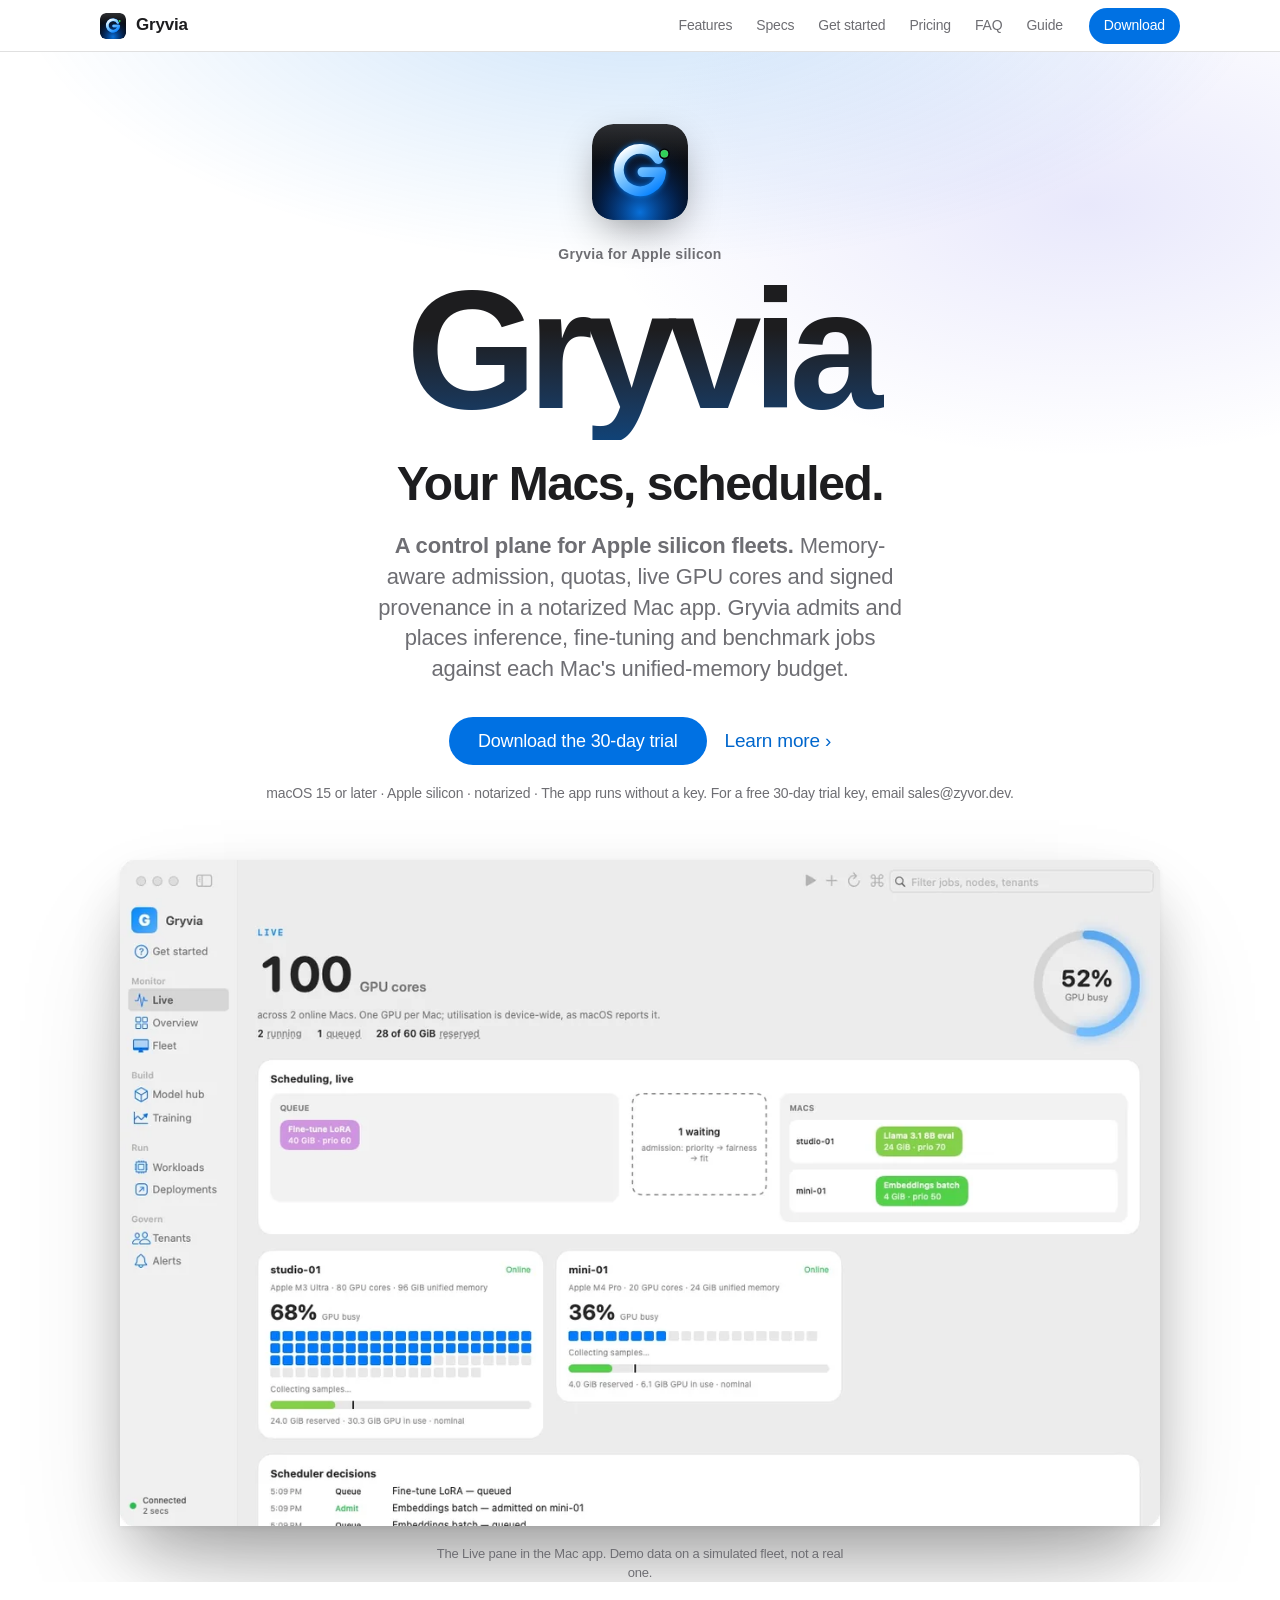
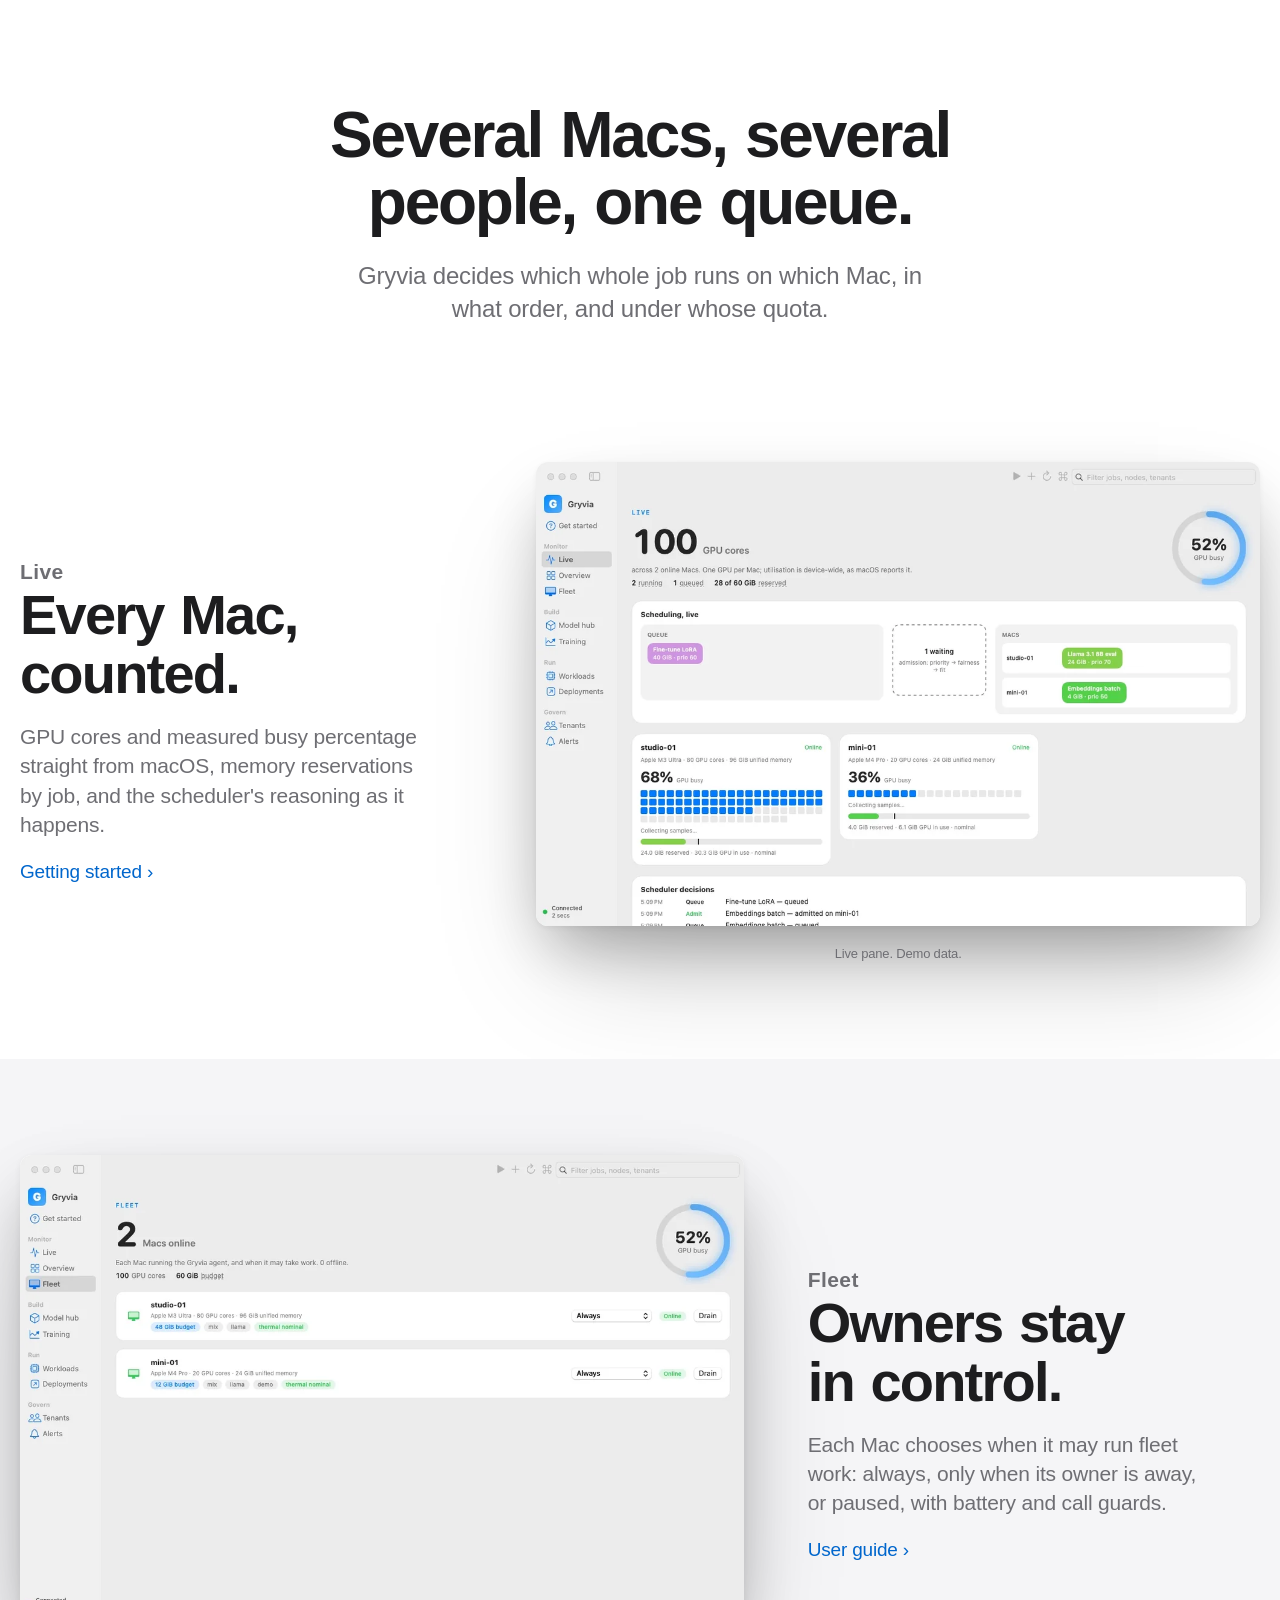
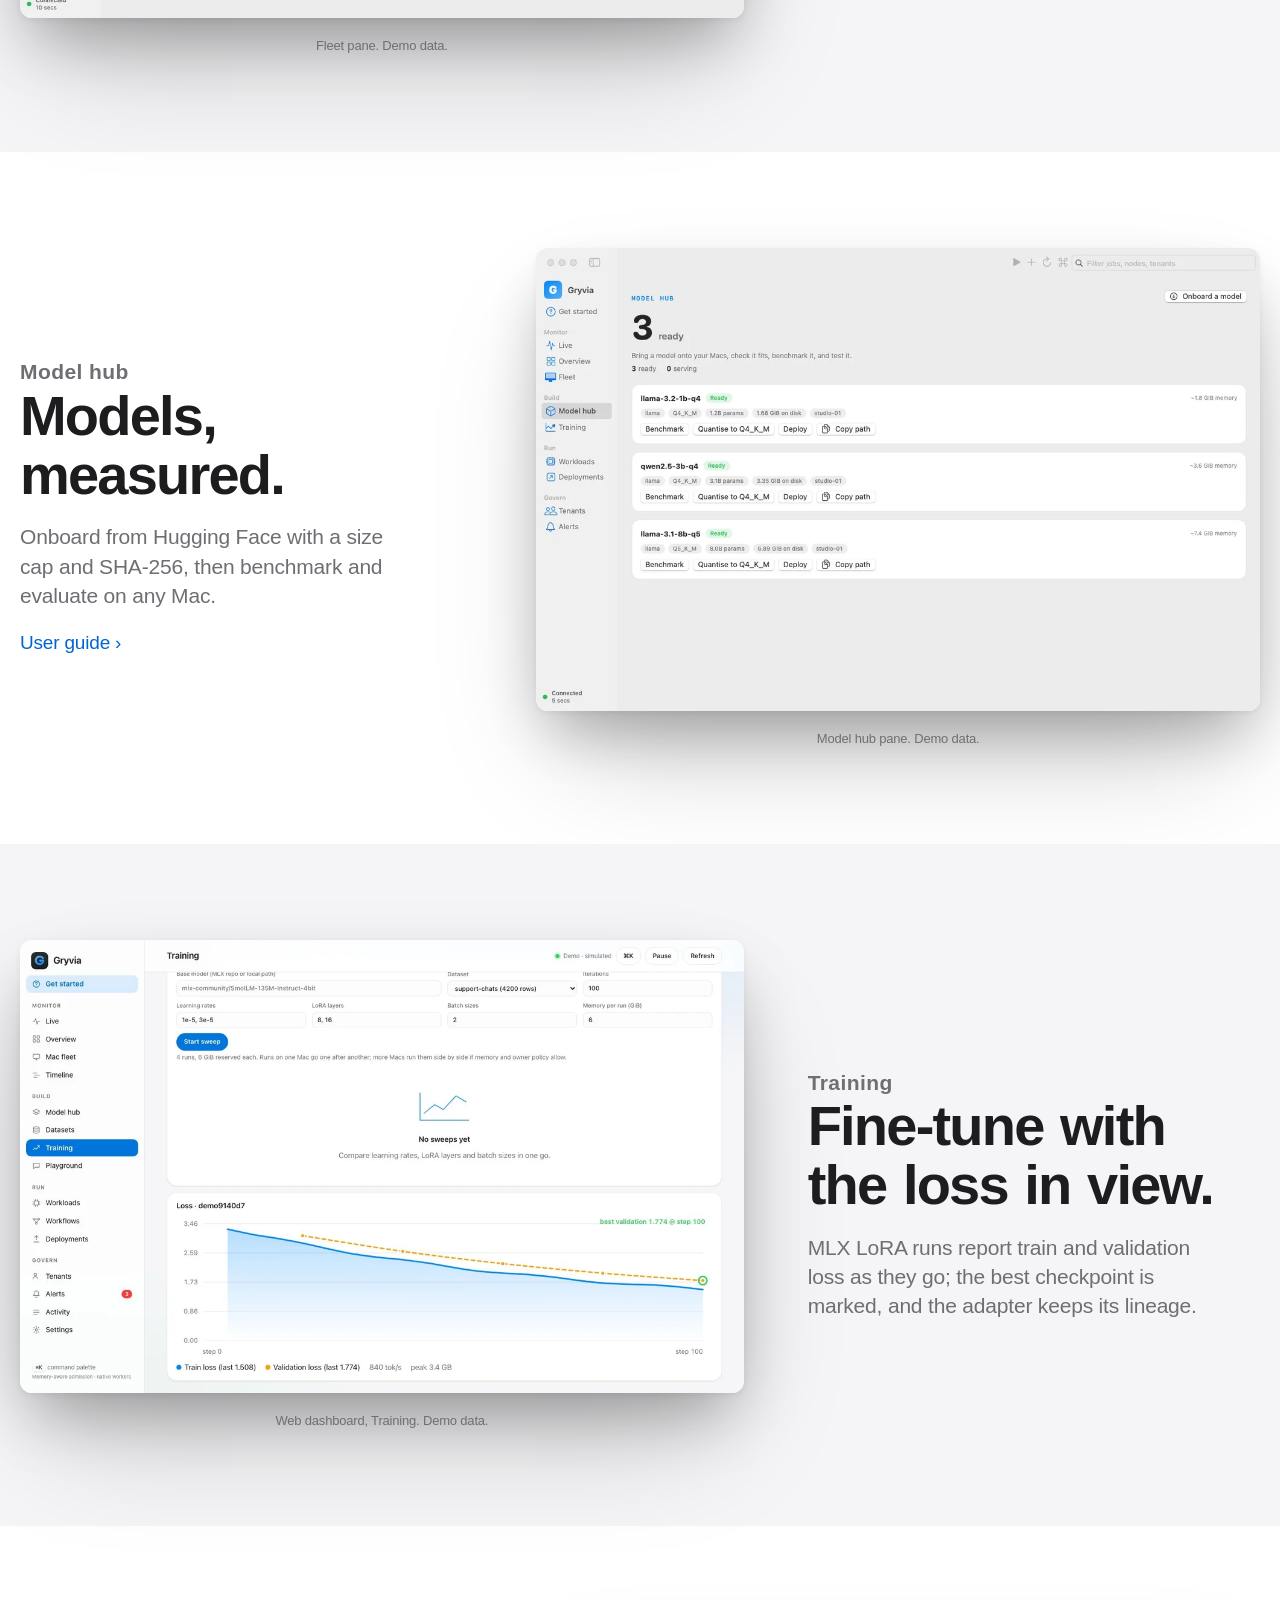
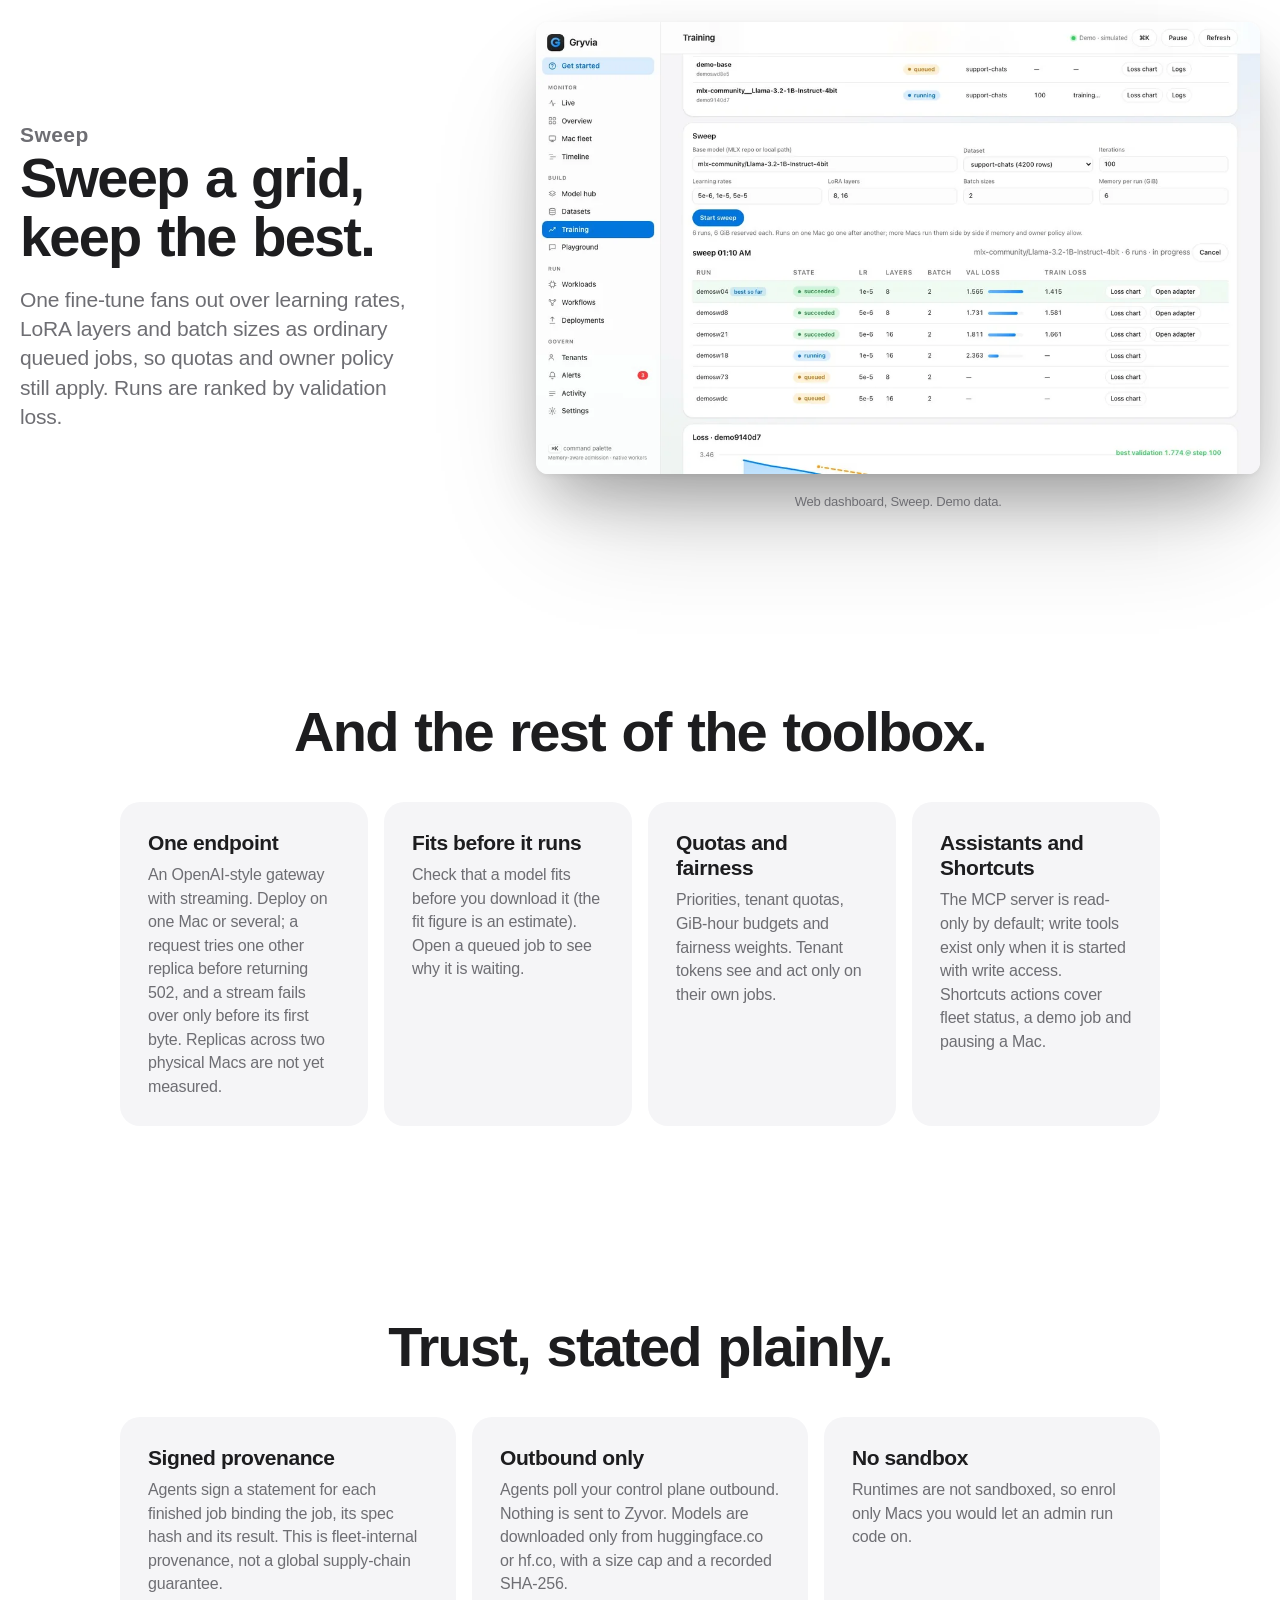
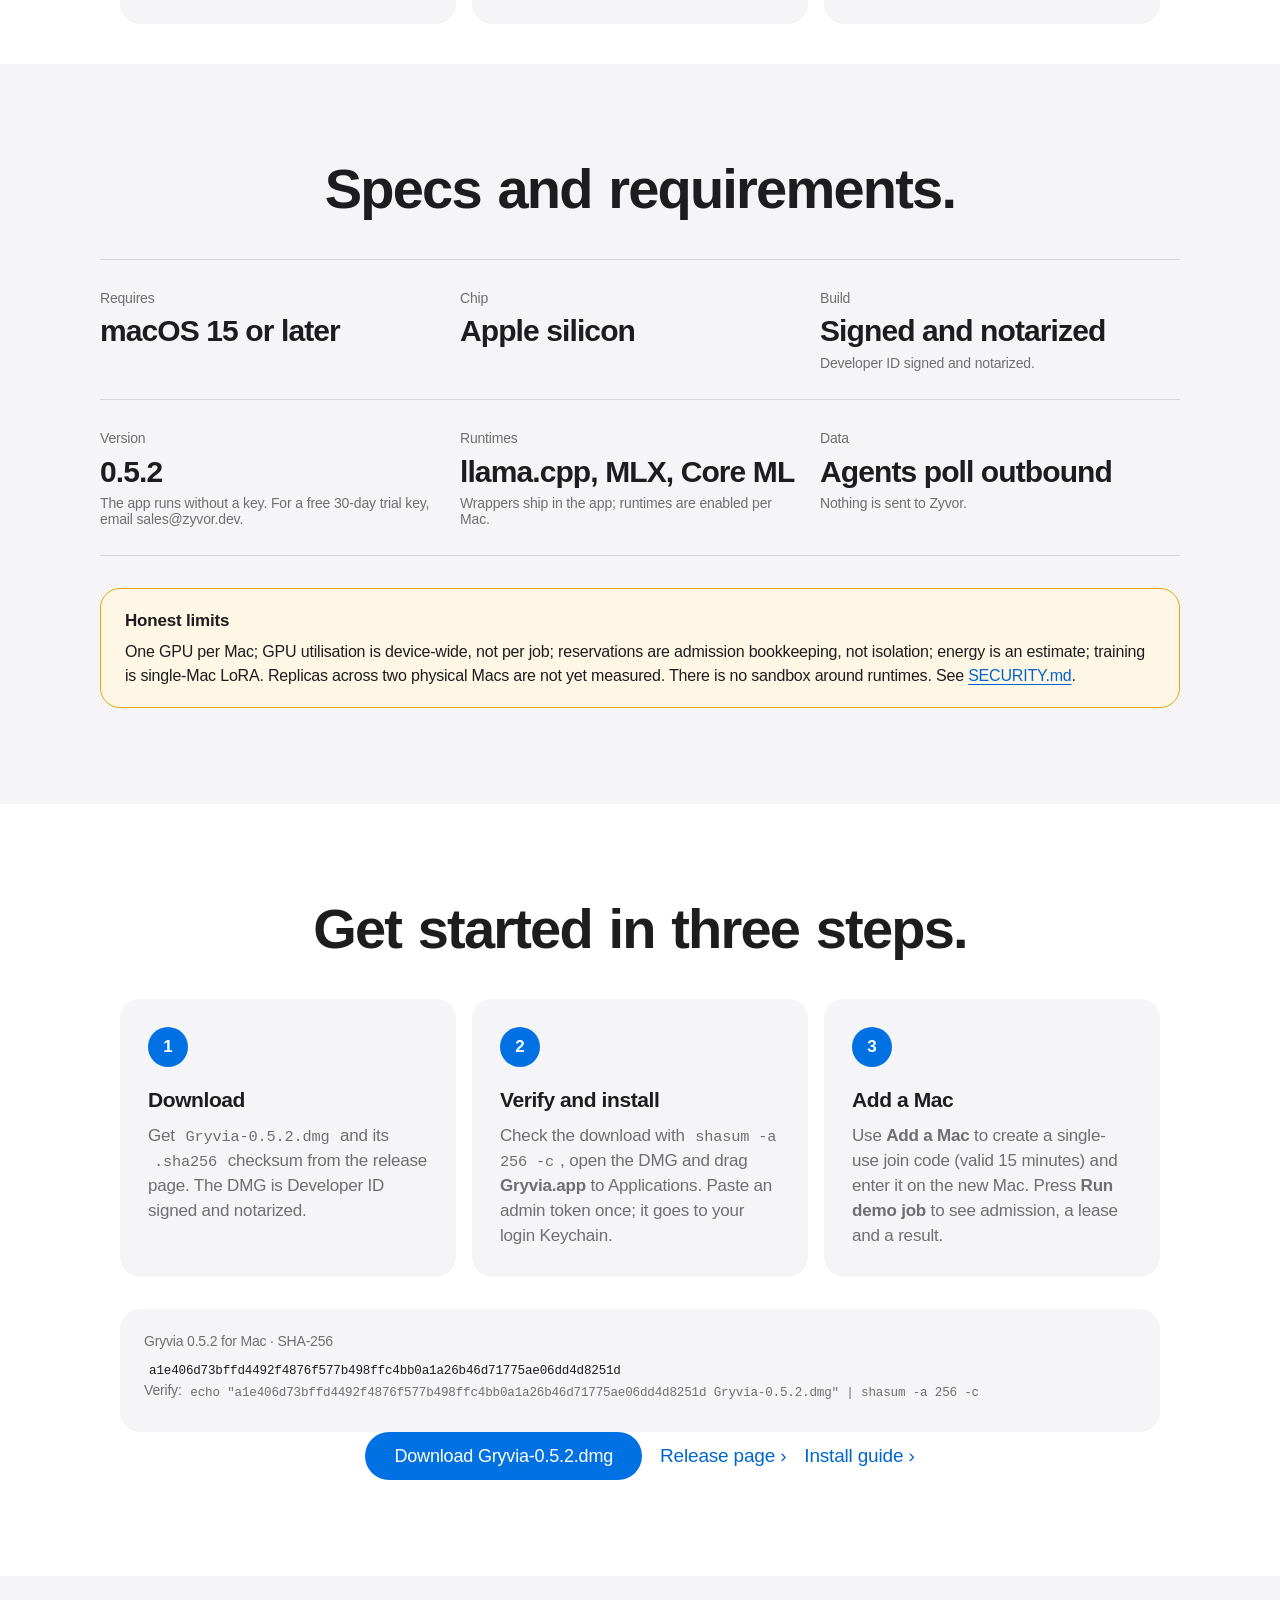
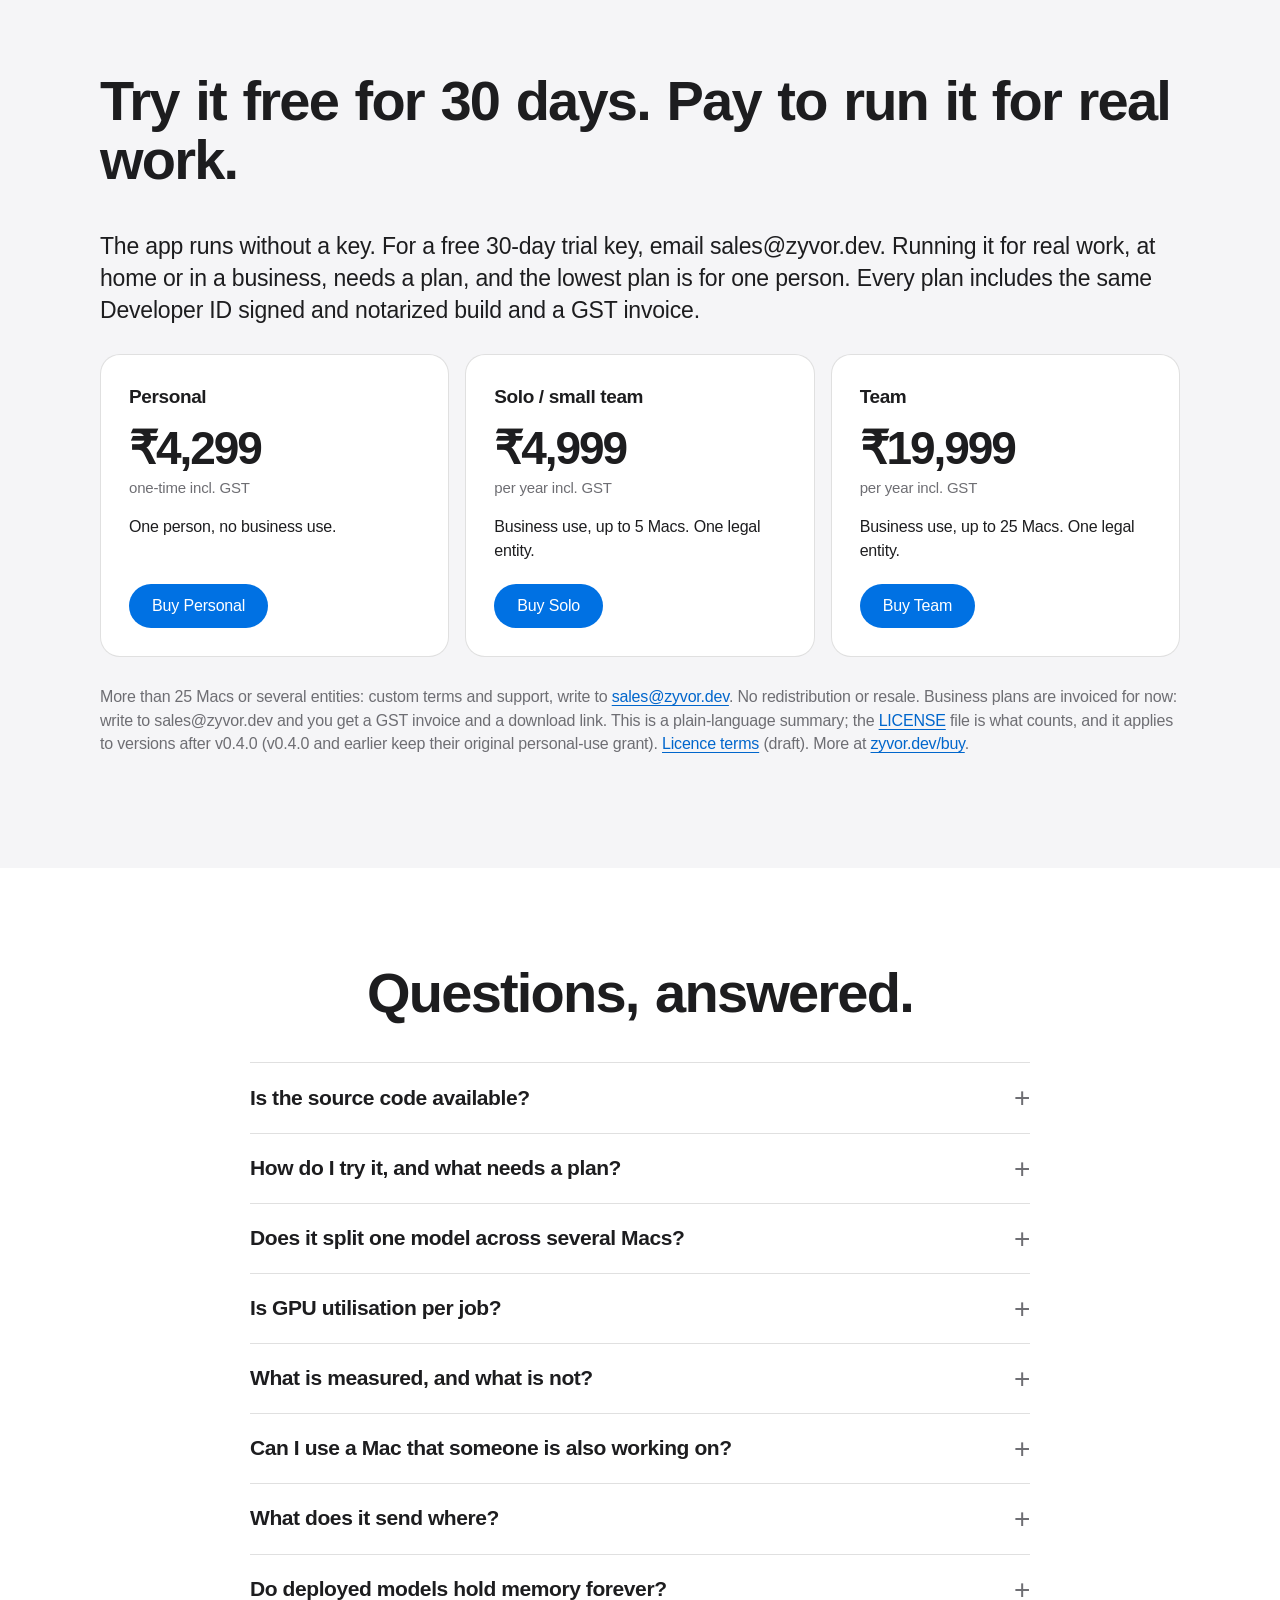
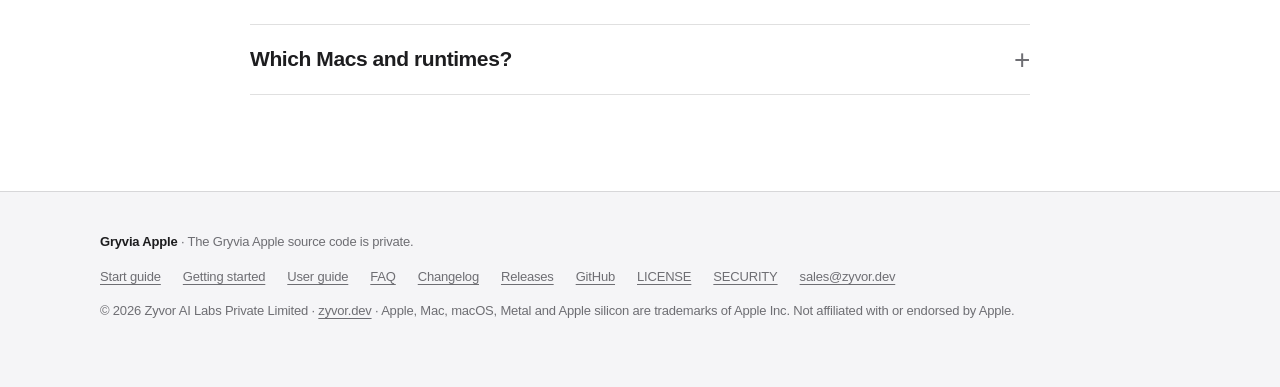
==== commit d696d722: "docs: reword trial-key line, Gatekeeper and requirements wording The app runs without a key; the sal" ====
--- a/site/index.html
+++ b/site/index.html
@@ -46,7 +46,7 @@
   <p class="tagline">Your Macs, scheduled.</p>
   <p class="promise"><strong>A control plane for Apple silicon fleets.</strong> Memory-aware admission, quotas, live GPU cores and signed provenance in a notarized Mac app. Gryvia admits and places inference, fine-tuning and benchmark jobs against each Mac&#x27;s unified-memory budget.</p>
   <p class="cta"><a class="btn primary" href="https://github.com/zyvorai/gryvia-apple/releases/tag/v0.5.2">Download the 30-day trial</a><a class="textlink" href="#features">Learn more</a></p>
-  <p class="fine">macOS 15 or later · Apple silicon · notarized · Free 30-day trial key: sales@zyvor.dev</p>
+  <p class="fine">macOS 15 or later · Apple silicon · notarized · The app runs without a key. For a free 30-day trial key, email sales@zyvor.dev.</p>
   <figure class="shot hero-shot"><picture><source media="(prefers-color-scheme: dark)" srcset="assets/img/hero-live-dark-1200.webp 1200w" sizes="(min-width:1080px) 1040px, 100vw"><img src="assets/img/hero-live-light-1200.webp" srcset="assets/img/hero-live-light-1200.webp 1200w" sizes="(min-width:1080px) 1040px, 100vw" width="1280" height="820" alt="Gryvia Live pane in the Mac app: 100 GPU cores across 2 online Macs, 52% GPU busy, the scheduling queue and per-Mac GPU core grids." fetchpriority="high" decoding="async"></picture><figcaption>The Live pane in the Mac app. Demo data on a simulated fleet, not a real one.</figcaption></figure>
 </section>
 
@@ -76,7 +76,7 @@
 
 <section class="specs" id="specs" aria-labelledby="specs-h">
   <h2 id="specs-h">Specs and requirements.</h2>
-  <dl class="specs-grid"><div class="spec"><dt>Requires</dt><dd>macOS 15 or later</dd></div><div class="spec"><dt>Chip</dt><dd>Apple silicon</dd></div><div class="spec"><dt>Build</dt><dd>Signed and notarized<small>Developer ID signed and notarized.</small></dd></div><div class="spec"><dt>Version</dt><dd>0.5.2<small>Free 30-day trial key: sales@zyvor.dev</small></dd></div><div class="spec"><dt>Runtimes</dt><dd>llama.cpp, MLX, Core ML<small>Wrappers ship in the app; runtimes are enabled per Mac.</small></dd></div><div class="spec"><dt>Data</dt><dd>Agents poll outbound<small>Nothing is sent to Zyvor.</small></dd></div></dl>
+  <dl class="specs-grid"><div class="spec"><dt>Requires</dt><dd>macOS 15 or later</dd></div><div class="spec"><dt>Chip</dt><dd>Apple silicon</dd></div><div class="spec"><dt>Build</dt><dd>Signed and notarized<small>Developer ID signed and notarized.</small></dd></div><div class="spec"><dt>Version</dt><dd>0.5.2<small>The app runs without a key. For a free 30-day trial key, email sales@zyvor.dev.</small></dd></div><div class="spec"><dt>Runtimes</dt><dd>llama.cpp, MLX, Core ML<small>Wrappers ship in the app; runtimes are enabled per Mac.</small></dd></div><div class="spec"><dt>Data</dt><dd>Agents poll outbound<small>Nothing is sent to Zyvor.</small></dd></div></dl>
   <div class="limit" role="note"><h3>Honest limits</h3><p>One GPU per Mac; GPU utilisation is device-wide, not per job; reservations are admission bookkeeping, not isolation; energy is an estimate; training is single-Mac LoRA. Replicas across two physical Macs are not yet measured. There is no sandbox around runtimes. See <a href="https://github.com/zyvorai/gryvia-apple/blob/main/SECURITY.md">SECURITY.md</a>.</p></div>
 </section>
 
@@ -94,7 +94,7 @@
 <section class="pricing" id="pricing" aria-labelledby="pricing-h">
   <div class="inner wide">
   <h2 id="pricing-h" style="text-align:left">Try it free for 30 days. Pay to run it for real work.</h2>
-  <p class="lead">Free 30-day trial key: sales@zyvor.dev. Running it for real work, at home or in a business, needs a plan, and the lowest plan is for one person. Every plan includes the same Developer ID signed and notarized build and a GST invoice.</p>
+  <p class="lead">The app runs without a key. For a free 30-day trial key, email sales@zyvor.dev. Running it for real work, at home or in a business, needs a plan, and the lowest plan is for one person. Every plan includes the same Developer ID signed and notarized build and a GST invoice.</p>
 <div class="plans"><div class="plan"><h3>Personal</h3><p class="price">₹4,299</p><p class="per">one-time incl. GST</p><p class="for">One person, no business use.</p><p class="cta"><a class="btn primary" href="https://rzp.io/rzp/7A92MBZr" rel="noopener">Buy Personal</a></p></div><div class="plan"><h3>Solo / small team</h3><p class="price">₹4,999</p><p class="per">per year incl. GST</p><p class="for">Business use, up to 5 Macs. One legal entity.</p><p class="cta"><a class="btn primary" href="https://rzp.io/rzp/XcUsxE2" rel="noopener">Buy Solo</a></p></div><div class="plan"><h3>Team</h3><p class="price">₹19,999</p><p class="per">per year incl. GST</p><p class="for">Business use, up to 25 Macs. One legal entity.</p><p class="cta"><a class="btn primary" href="https://rzp.io/rzp/argeq3h" rel="noopener">Buy Team</a></p></div></div>
 <p class="fine">More than 25 Macs or several entities: custom terms and support, write to <a href="mailto:sales@zyvor.dev">sales@zyvor.dev</a>. No redistribution or resale. Business plans are invoiced for now: write to sales@zyvor.dev and you get a GST invoice and a download link. This is a plain-language summary; the <a href="https://github.com/zyvorai/gryvia-apple/blob/main/LICENSE">LICENSE</a> file is what counts, and it applies to versions after v0.4.0 (v0.4.0 and earlier keep their original personal-use grant). <a href="https://github.com/zyvorai/gryvia-apple/blob/main/docs/COMMERCIAL-LICENSE.md">Licence terms</a> (draft). More at <a href="https://zyvor.dev/buy">zyvor.dev/buy</a>.</p>
   </div>
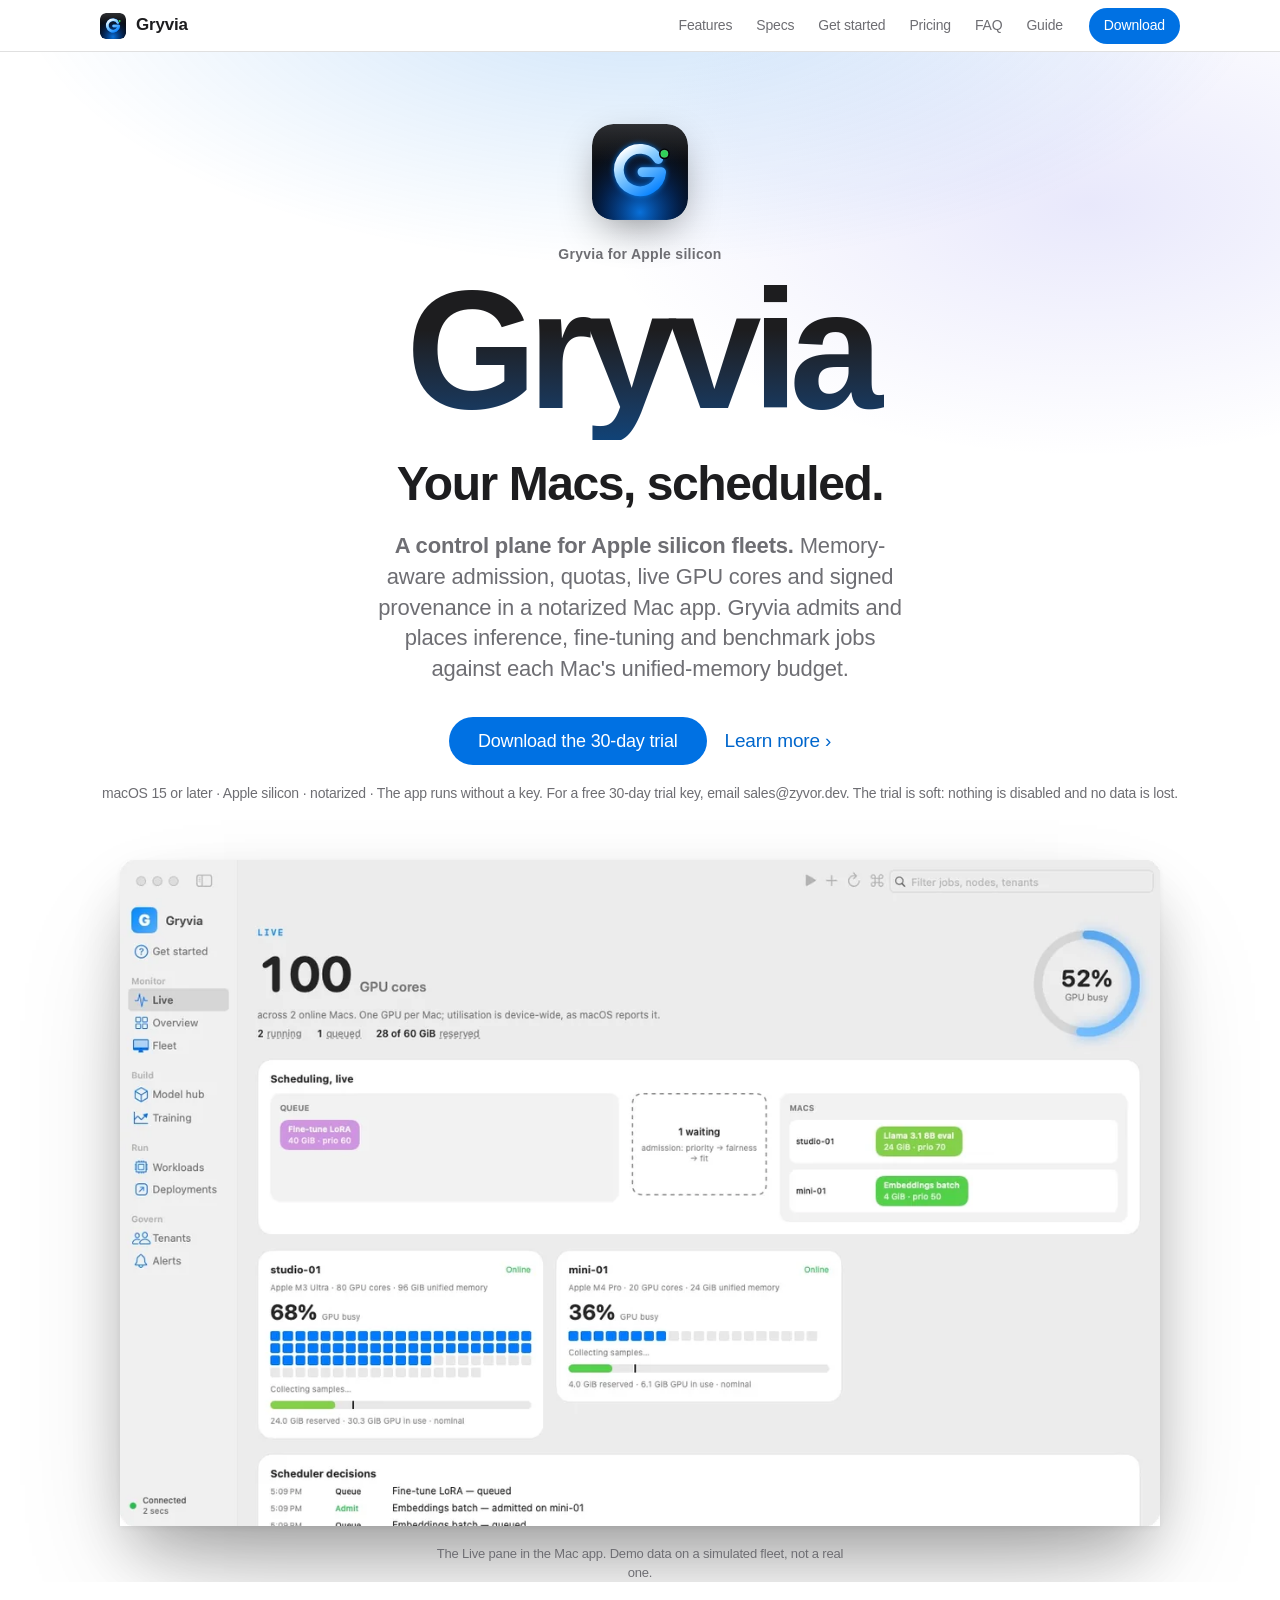
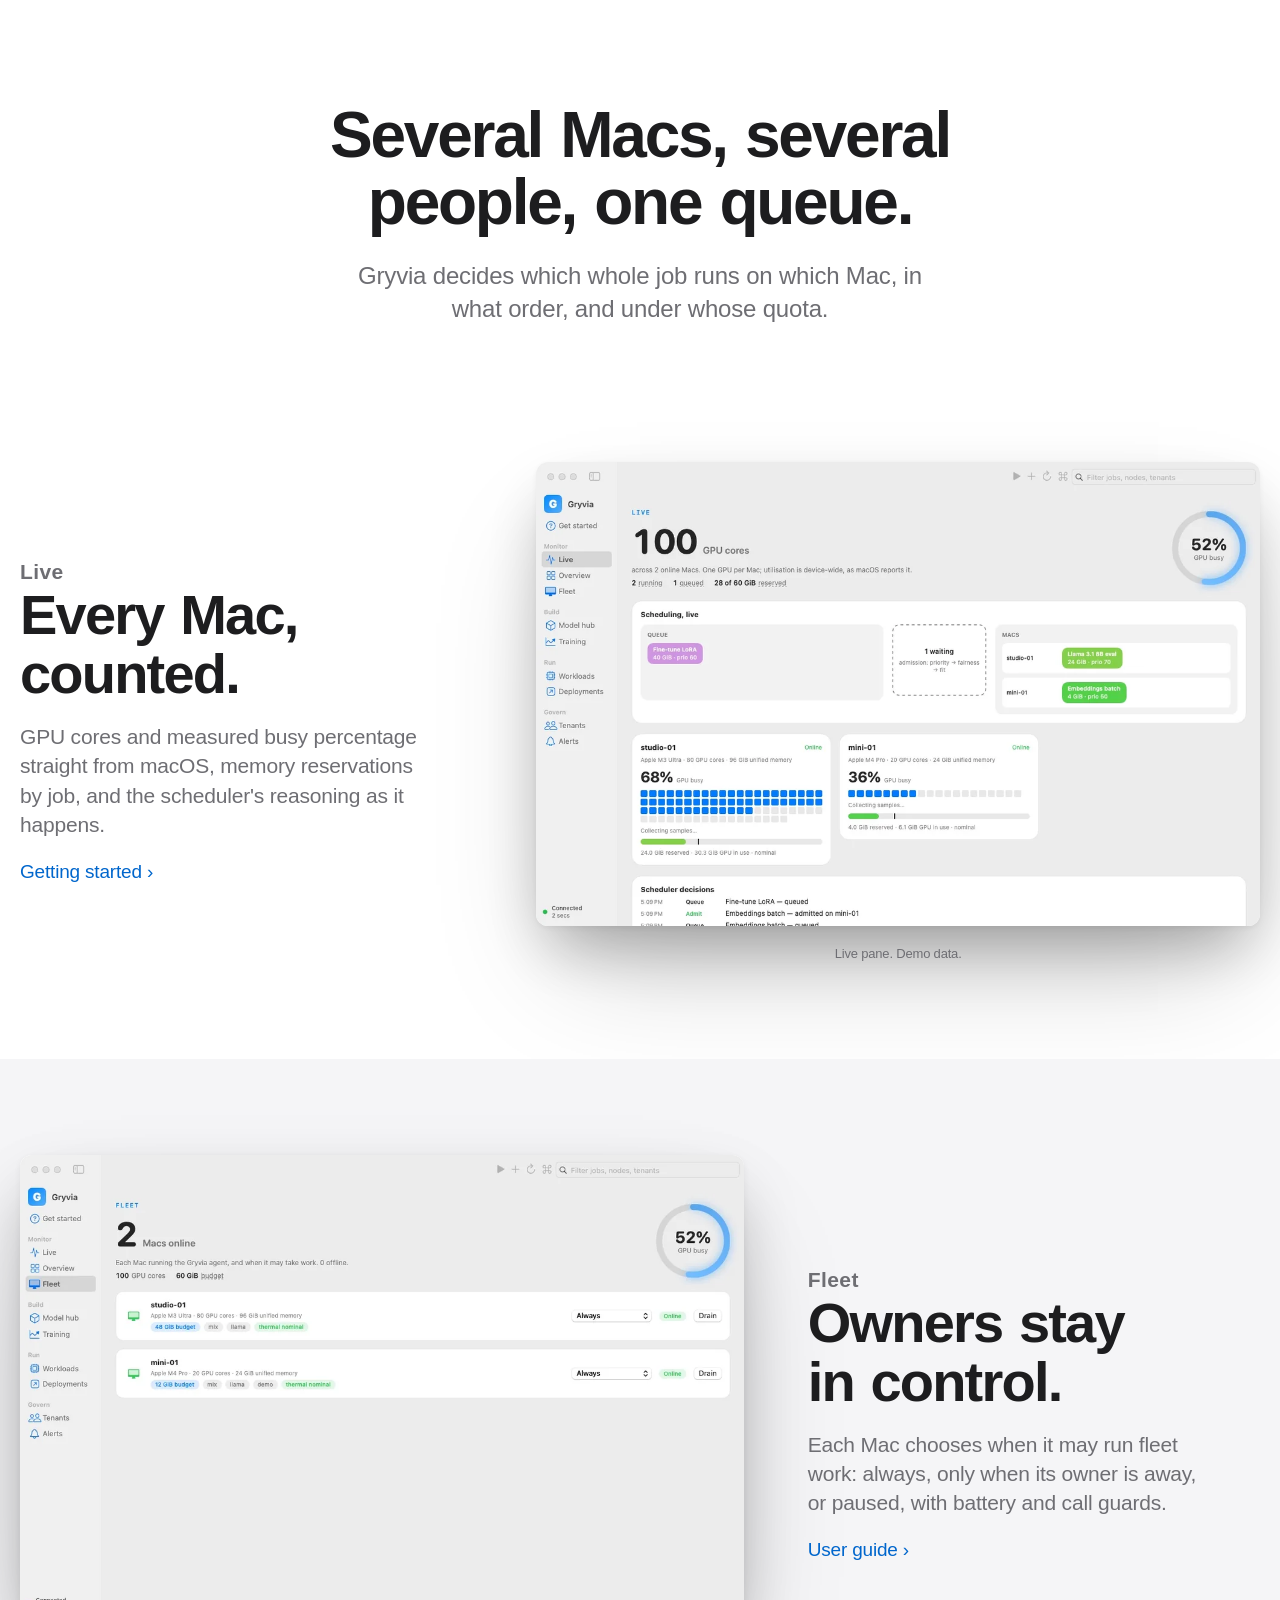
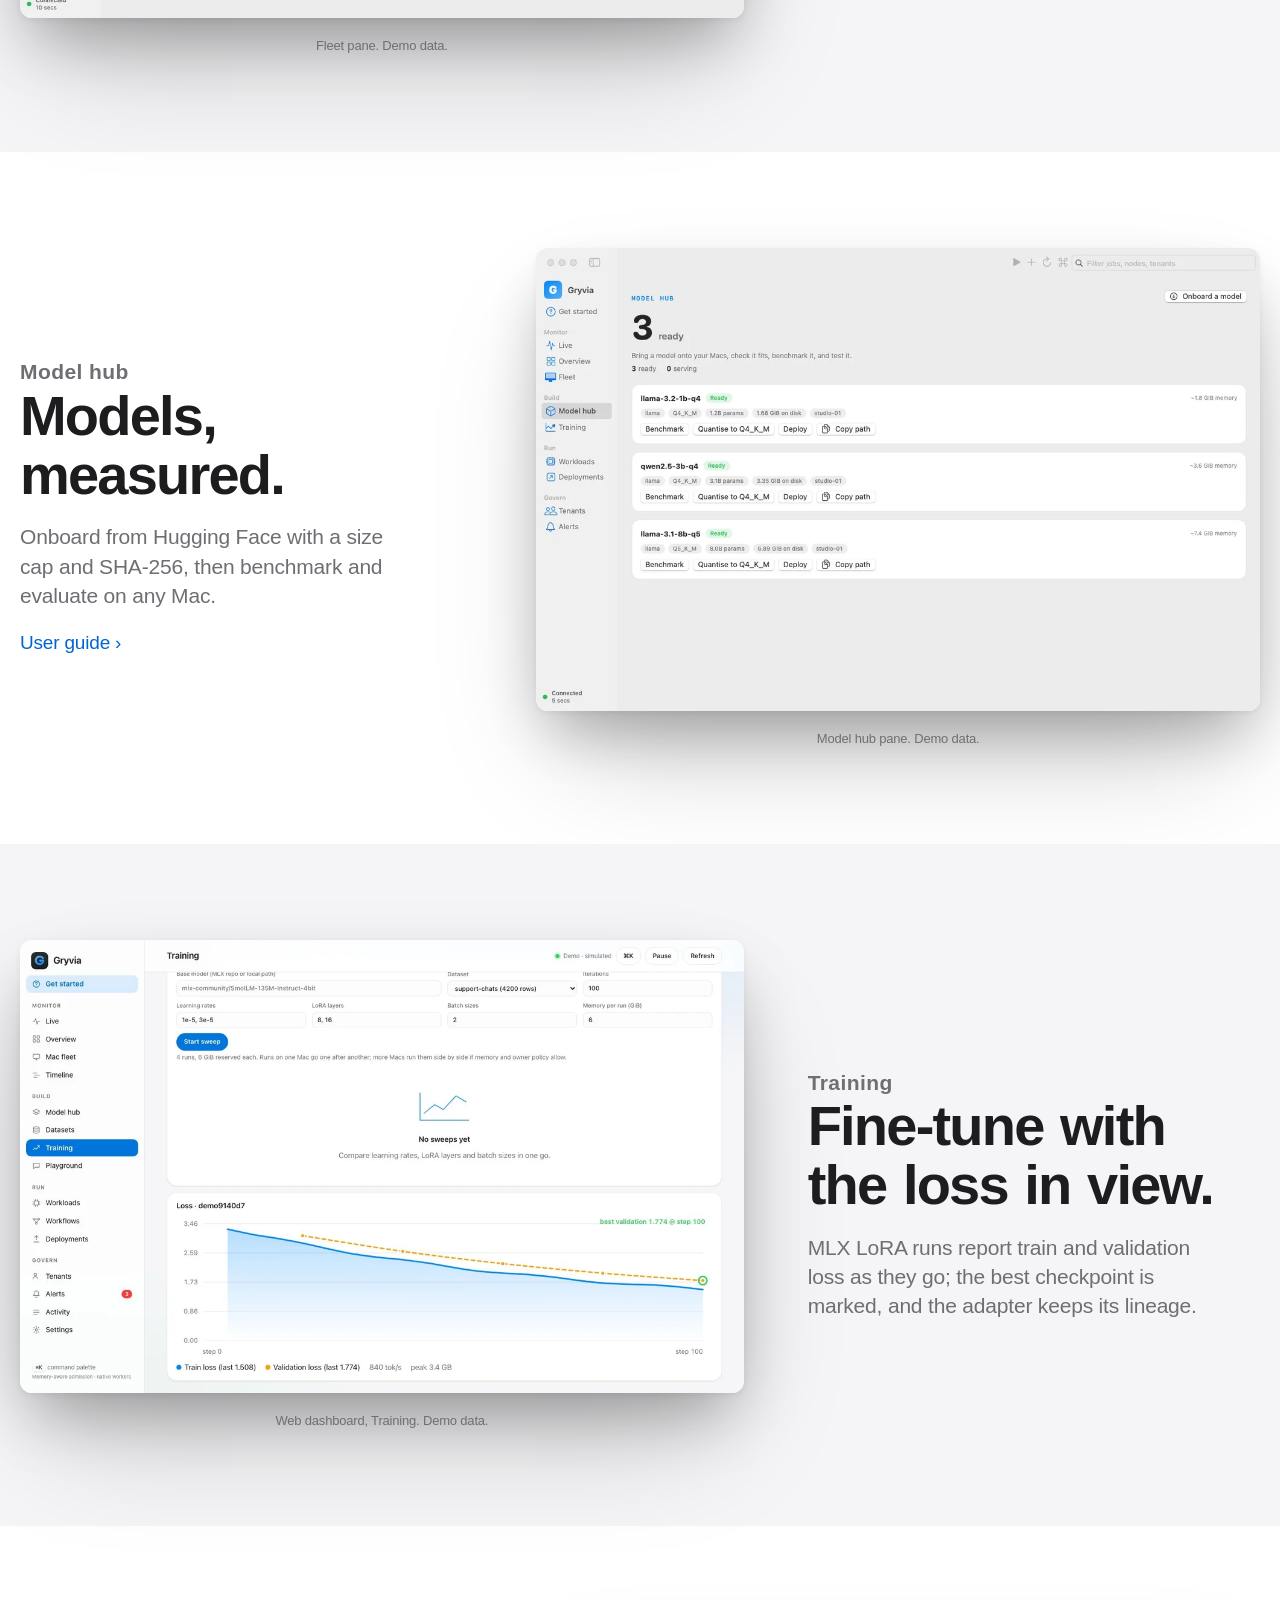
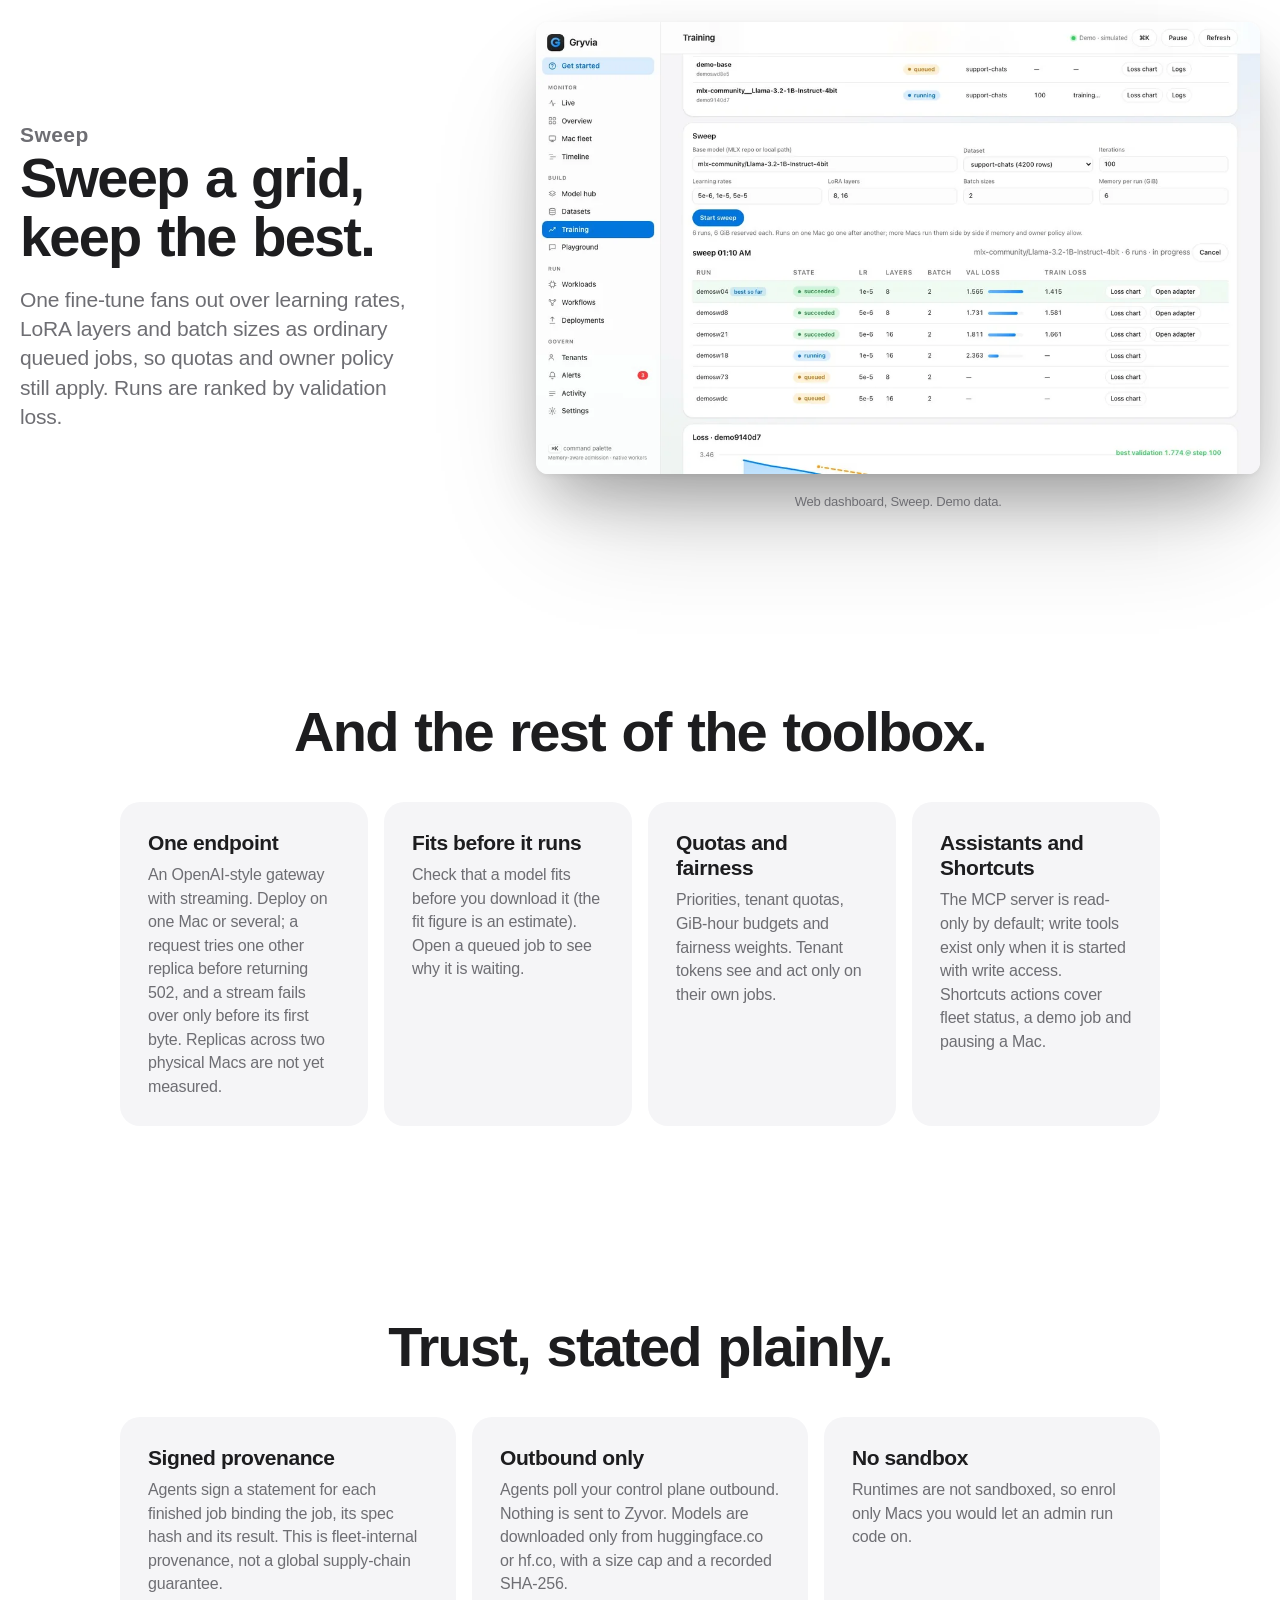
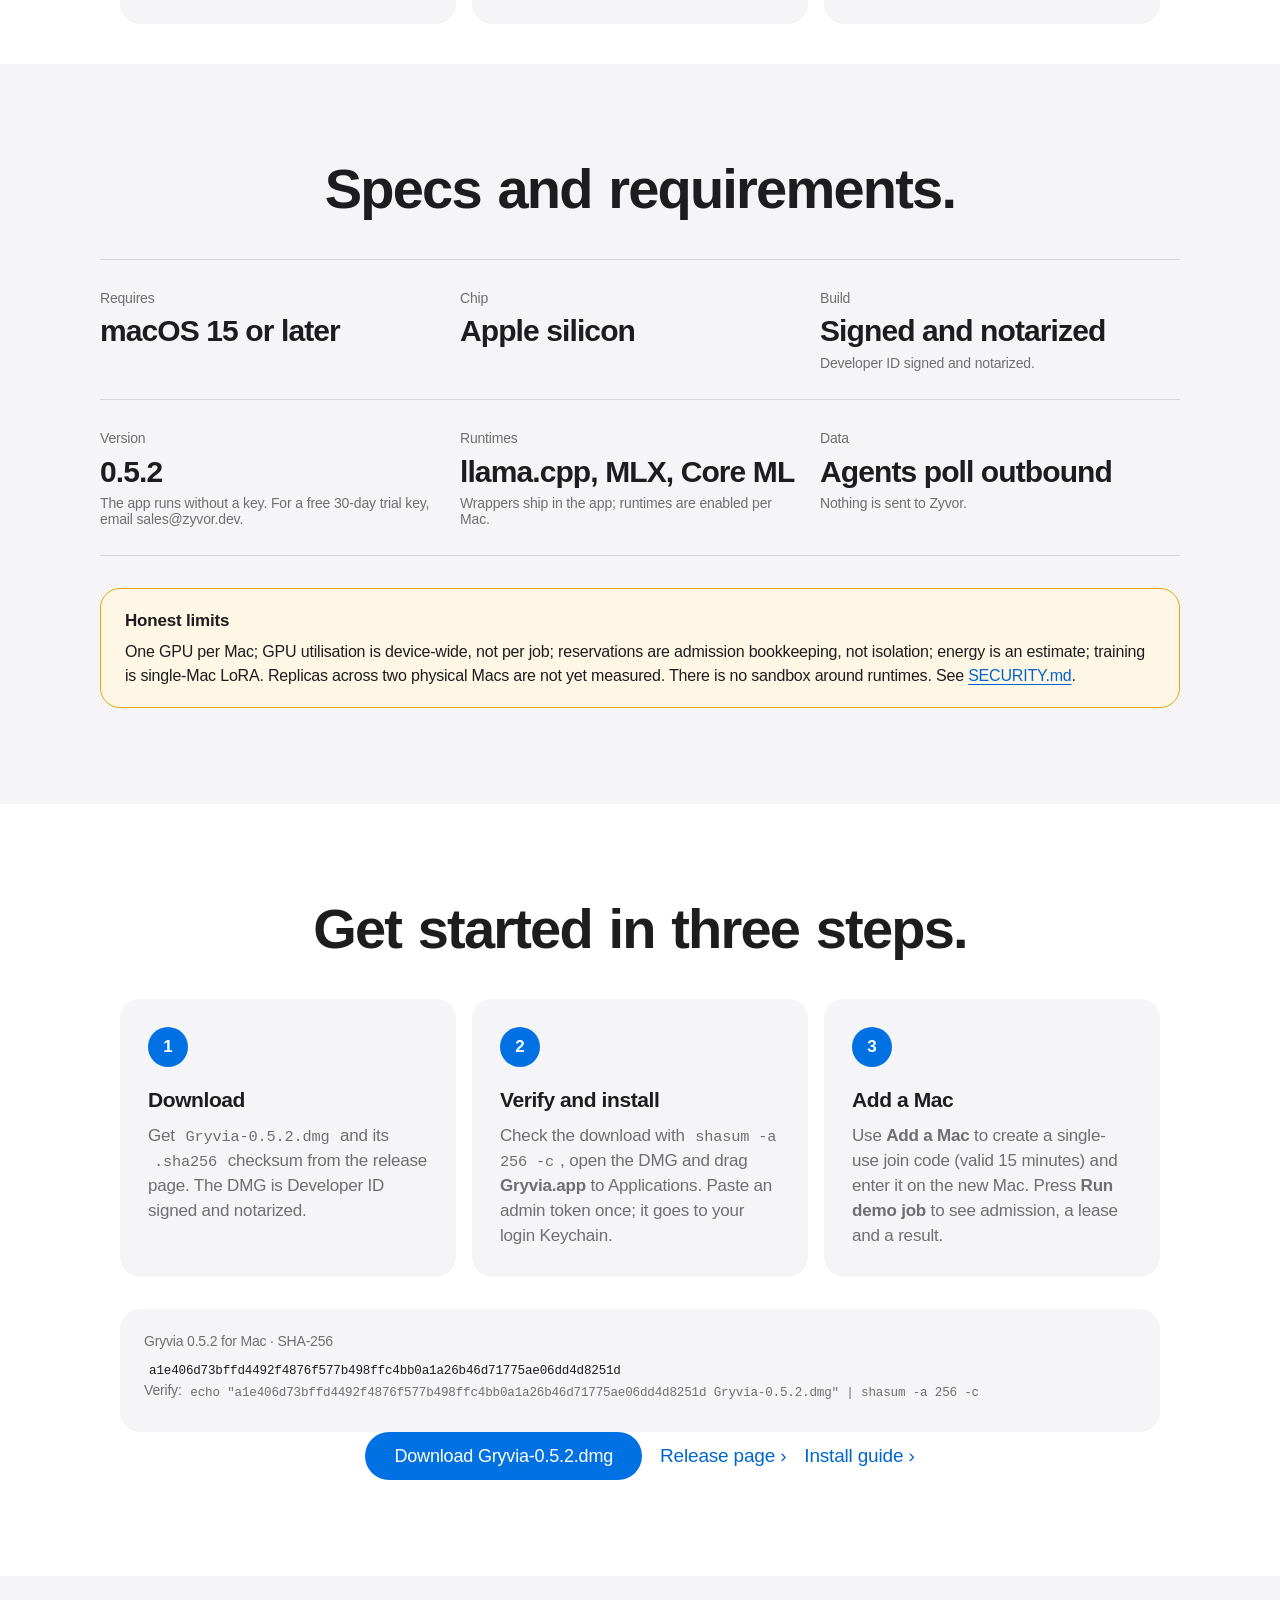
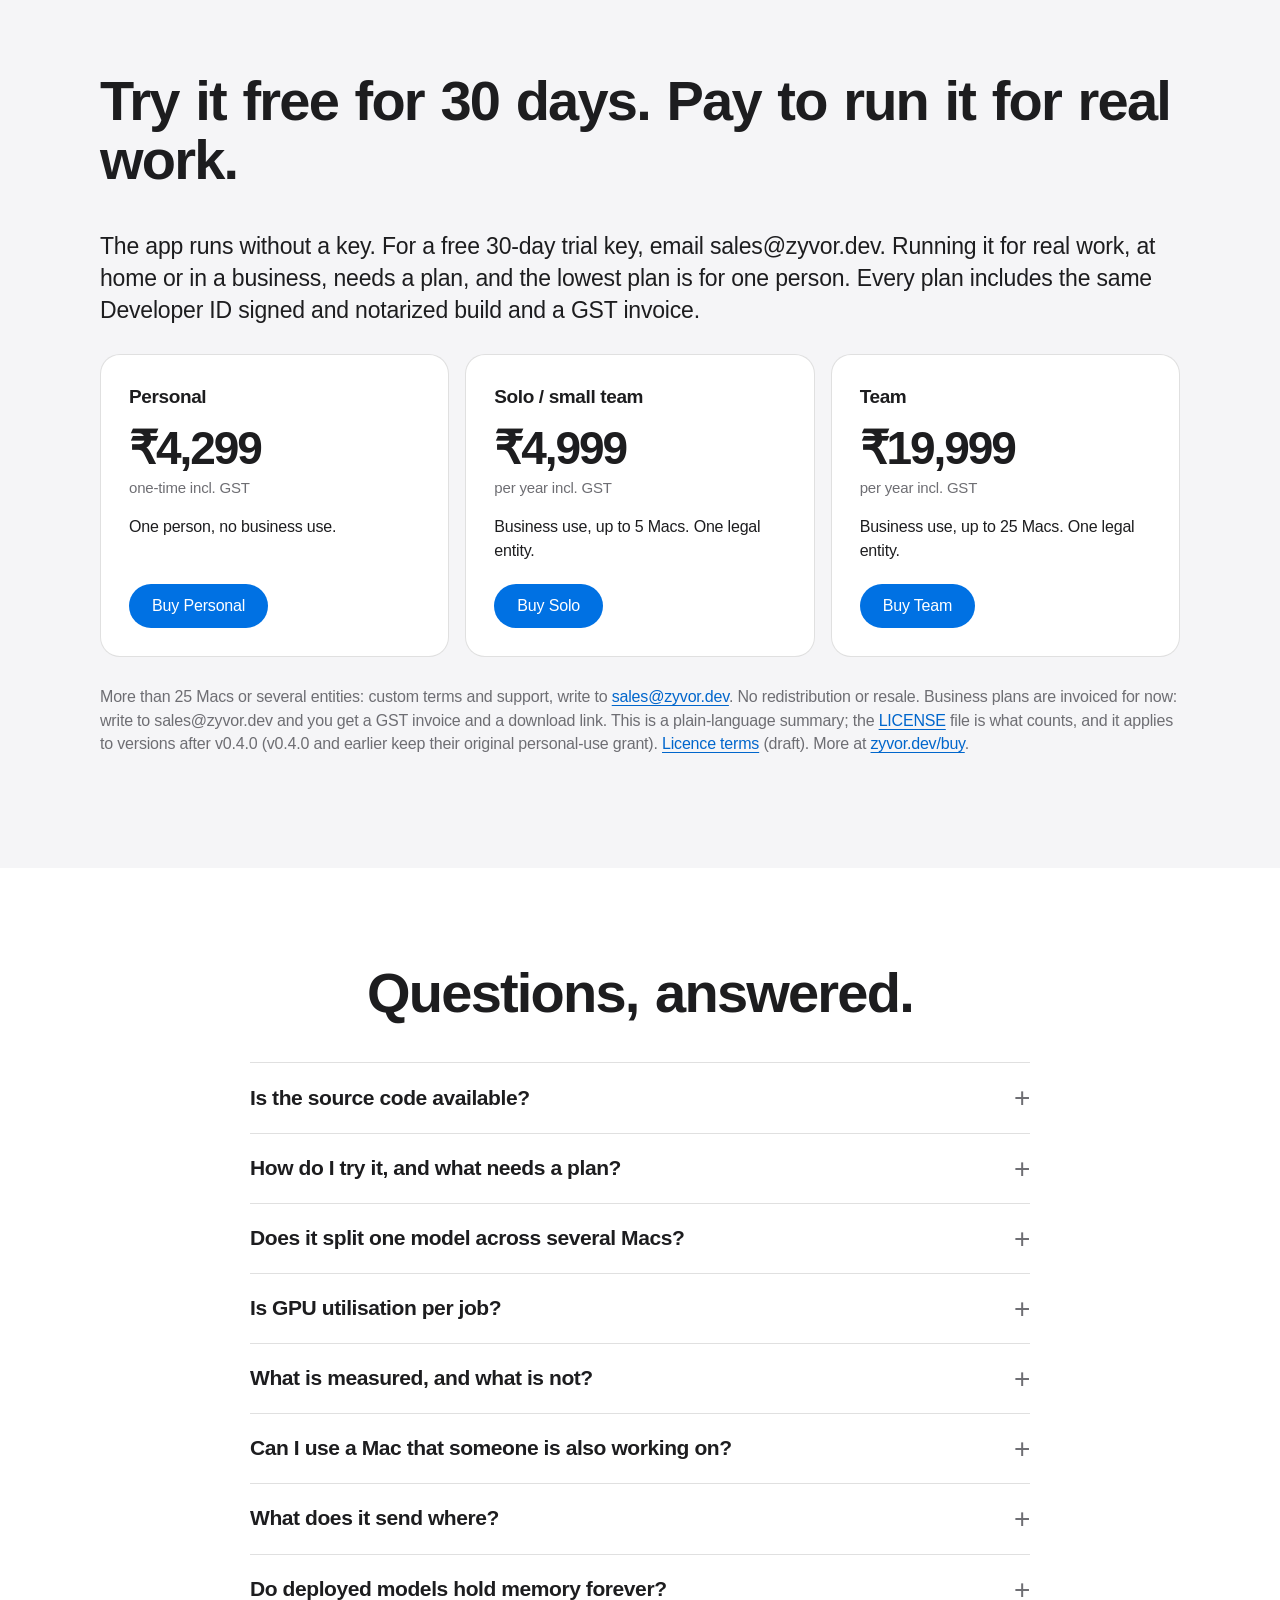
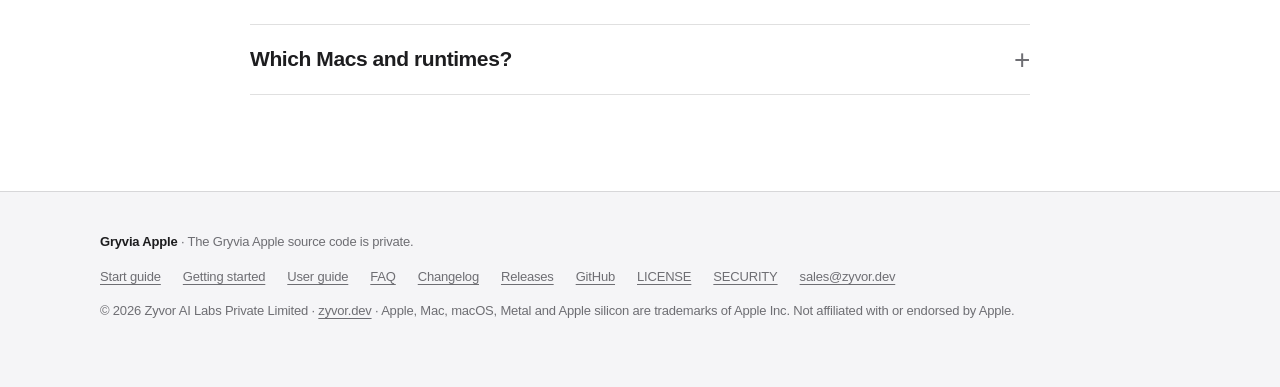
==== commit 6f647b07: "Trial wording and price book alignment State that the 30-day trial is soft (nothing disabled, no dat" ====
--- a/site/index.html
+++ b/site/index.html
@@ -46,7 +46,7 @@
   <p class="tagline">Your Macs, scheduled.</p>
   <p class="promise"><strong>A control plane for Apple silicon fleets.</strong> Memory-aware admission, quotas, live GPU cores and signed provenance in a notarized Mac app. Gryvia admits and places inference, fine-tuning and benchmark jobs against each Mac&#x27;s unified-memory budget.</p>
   <p class="cta"><a class="btn primary" href="https://github.com/zyvorai/gryvia-apple/releases/tag/v0.5.2">Download the 30-day trial</a><a class="textlink" href="#features">Learn more</a></p>
-  <p class="fine">macOS 15 or later · Apple silicon · notarized · The app runs without a key. For a free 30-day trial key, email sales@zyvor.dev.</p>
+  <p class="fine">macOS 15 or later · Apple silicon · notarized · The app runs without a key. For a free 30-day trial key, email sales@zyvor.dev. The trial is soft: nothing is disabled and no data is lost.</p>
   <figure class="shot hero-shot"><picture><source media="(prefers-color-scheme: dark)" srcset="assets/img/hero-live-dark-1200.webp 1200w" sizes="(min-width:1080px) 1040px, 100vw"><img src="assets/img/hero-live-light-1200.webp" srcset="assets/img/hero-live-light-1200.webp 1200w" sizes="(min-width:1080px) 1040px, 100vw" width="1280" height="820" alt="Gryvia Live pane in the Mac app: 100 GPU cores across 2 online Macs, 52% GPU busy, the scheduling queue and per-Mac GPU core grids." fetchpriority="high" decoding="async"></picture><figcaption>The Live pane in the Mac app. Demo data on a simulated fleet, not a real one.</figcaption></figure>
 </section>
 
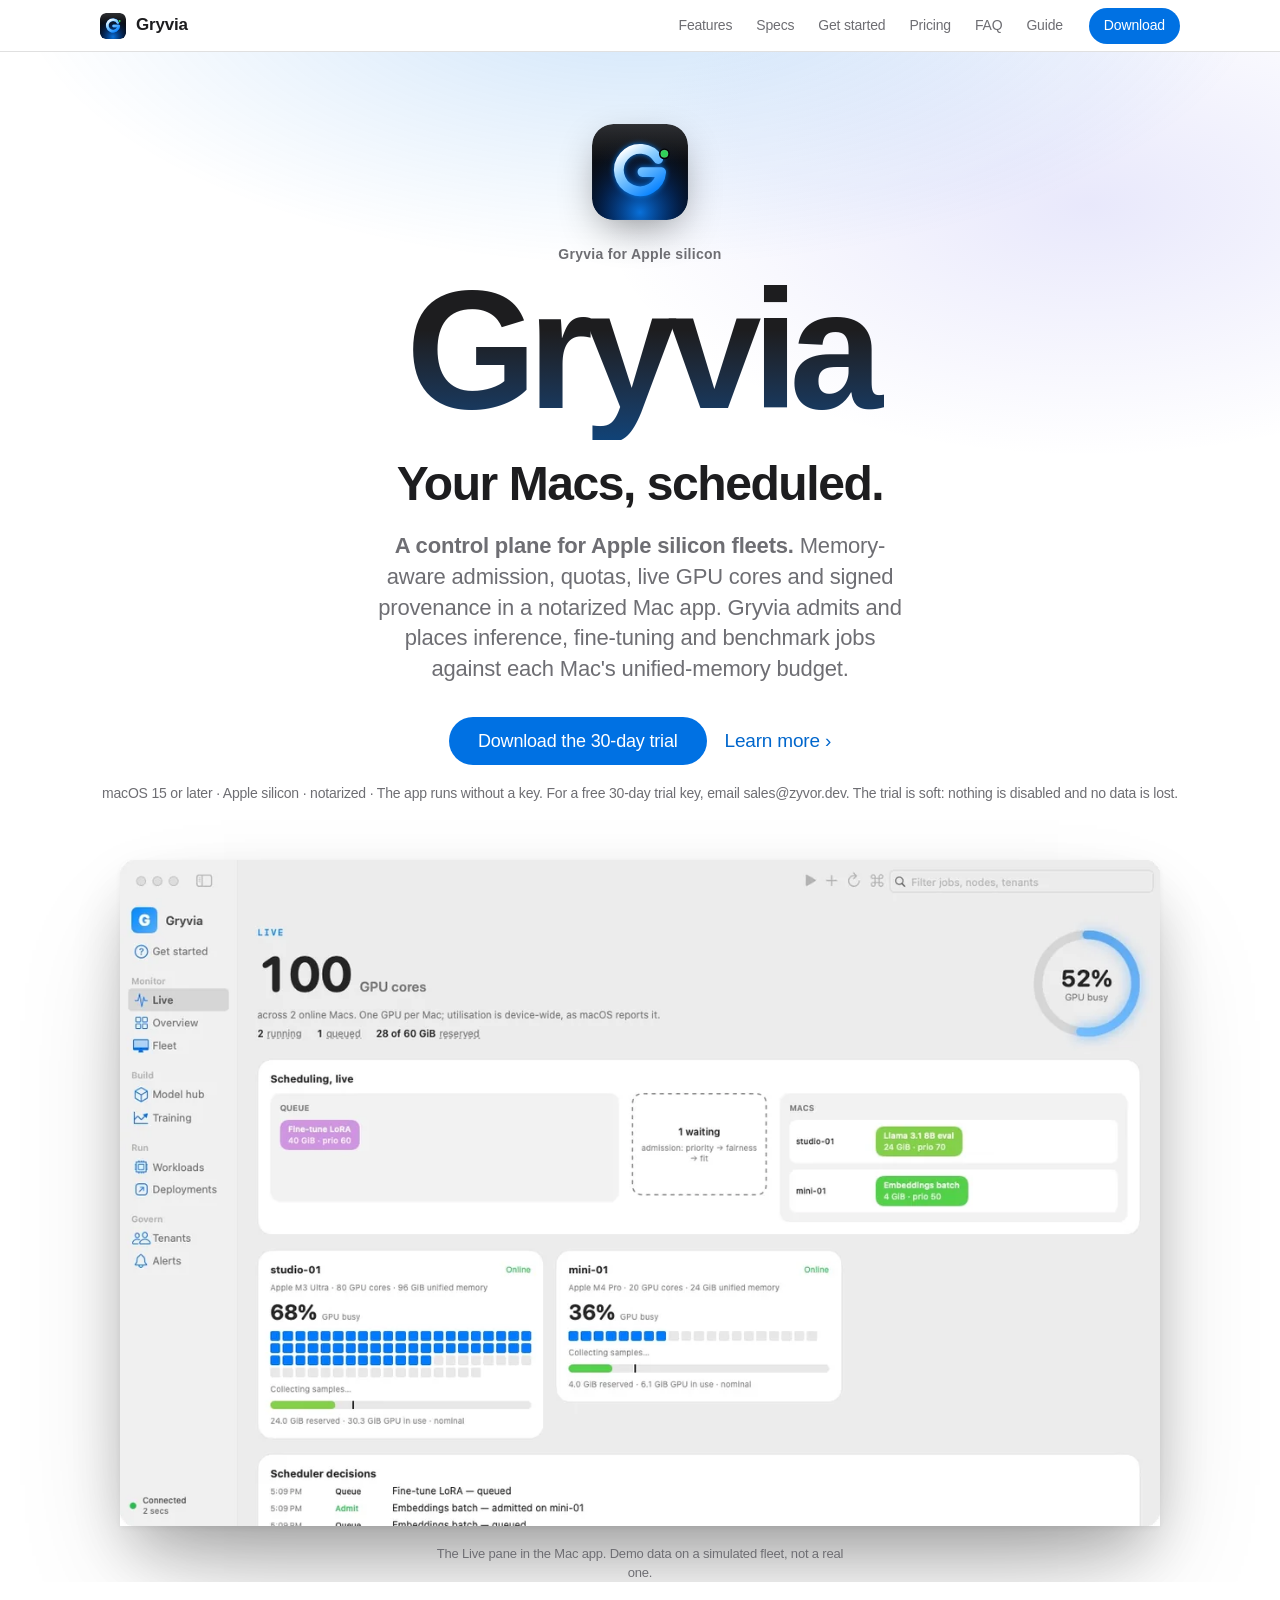
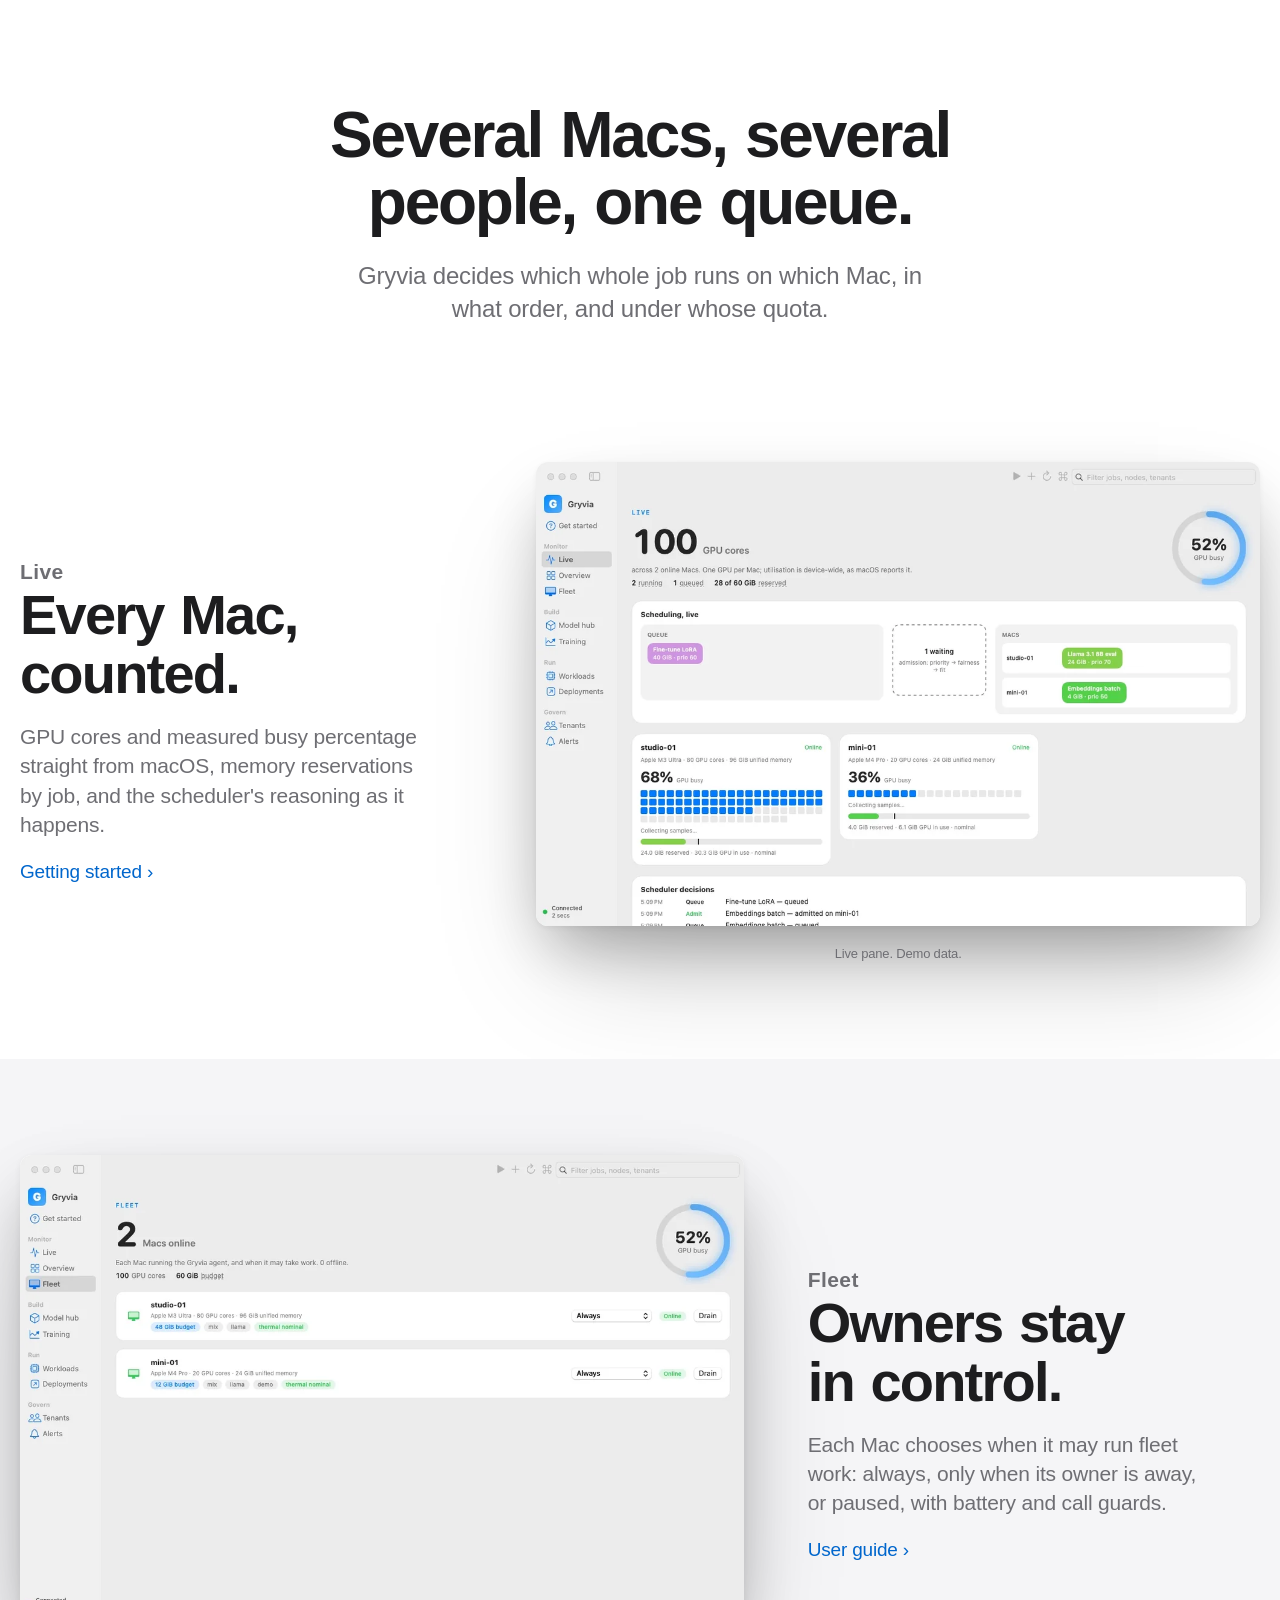
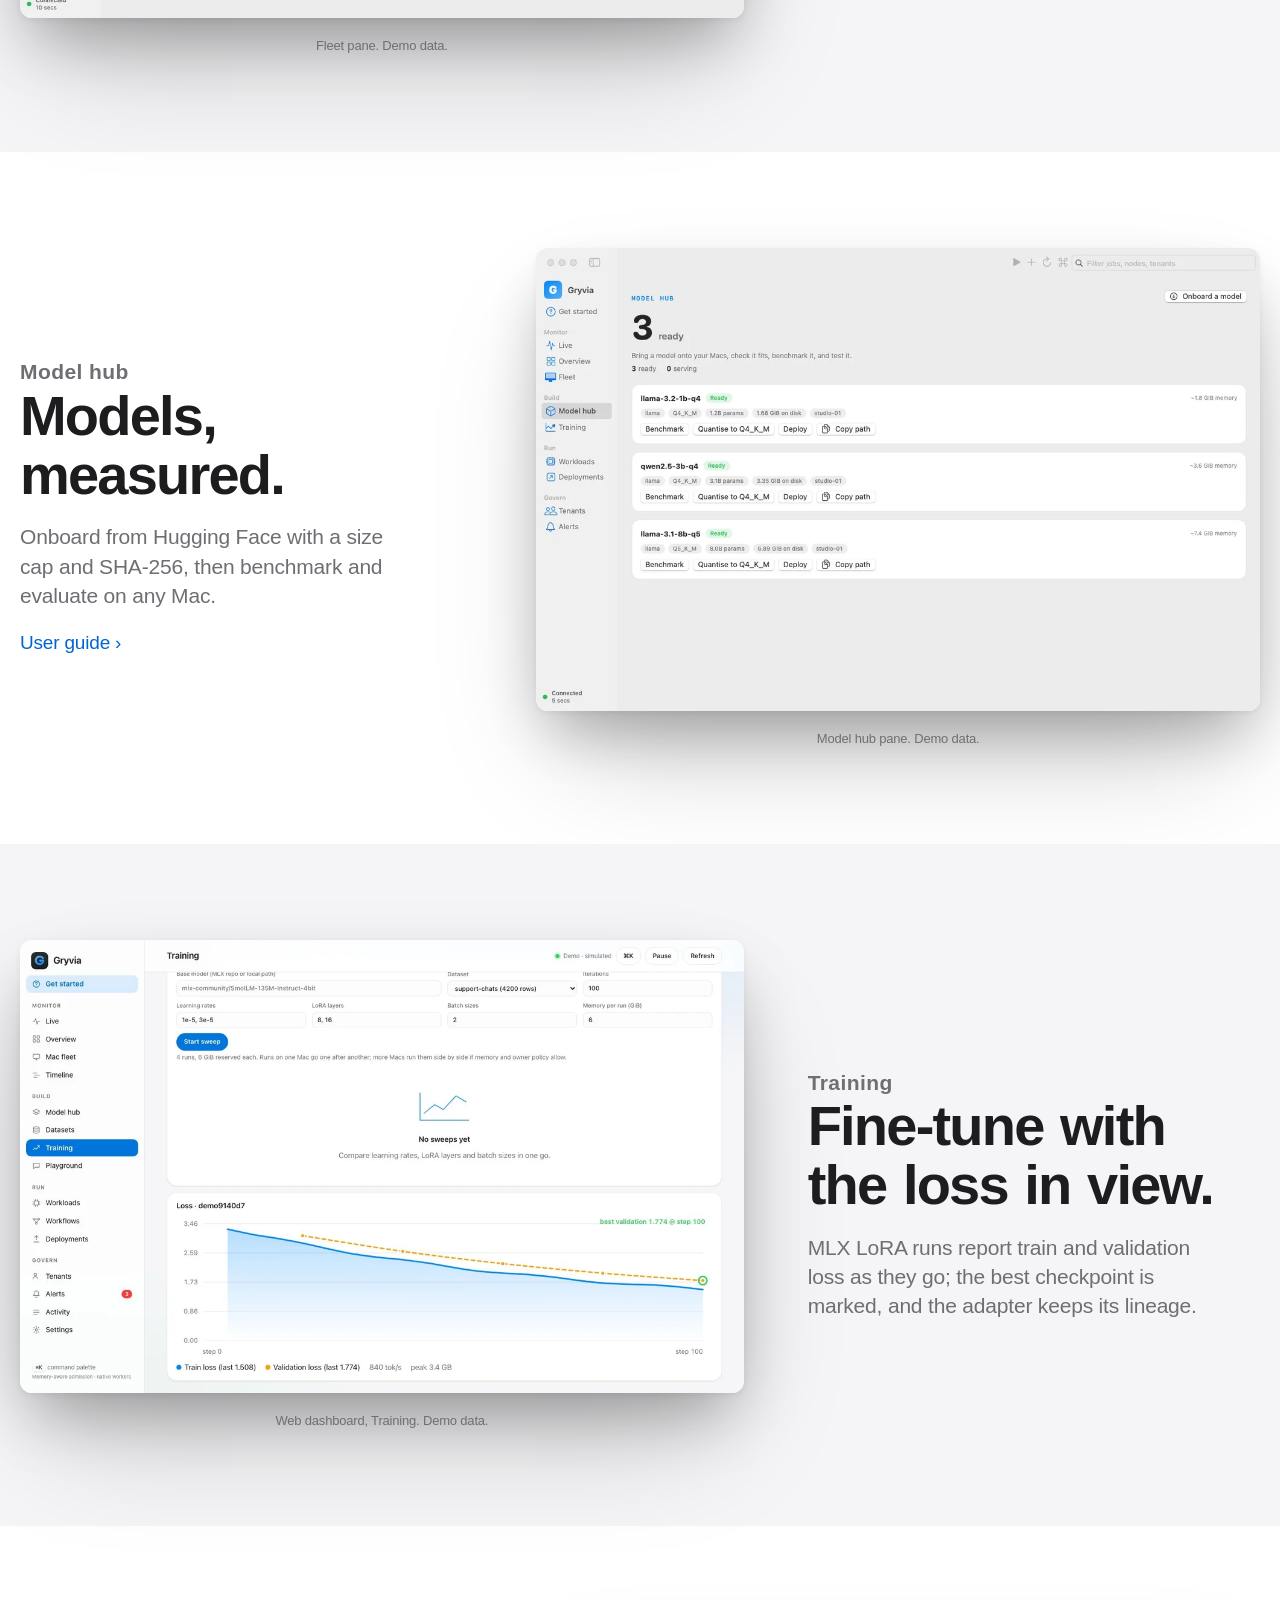
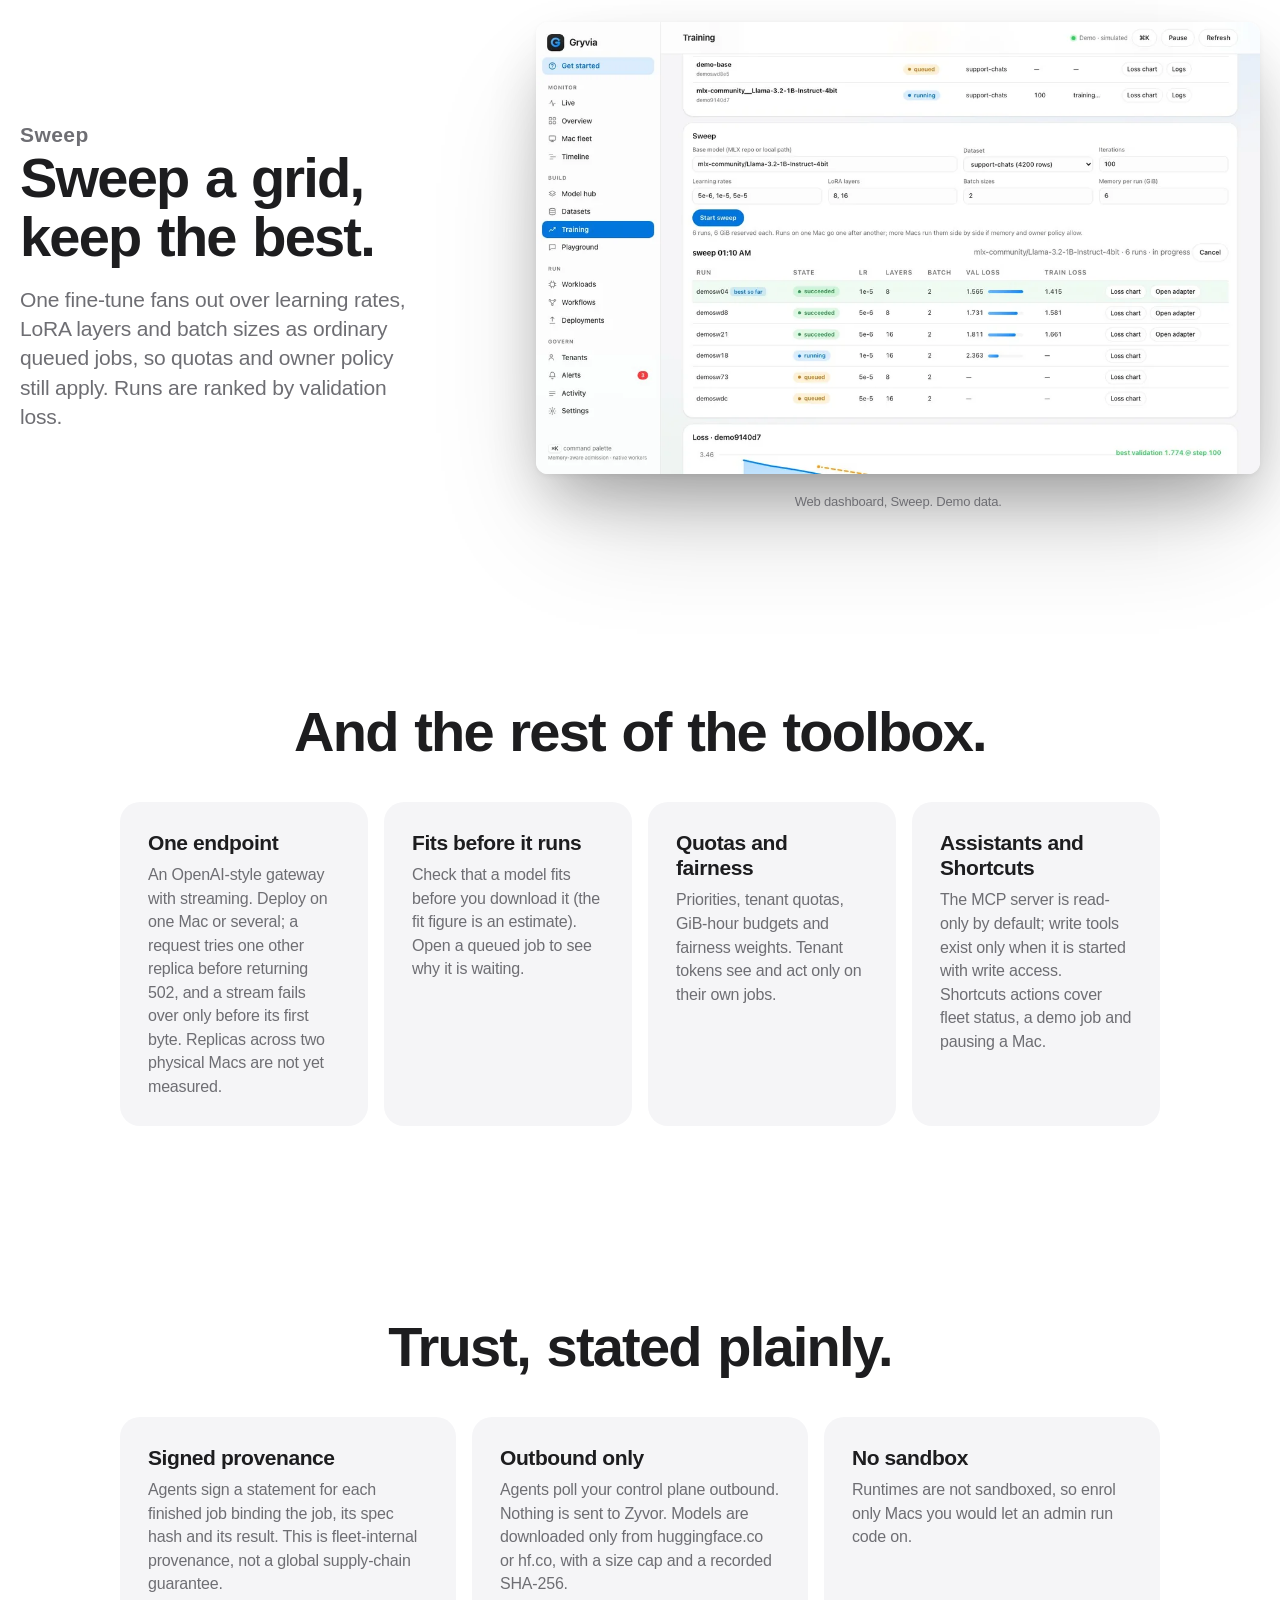
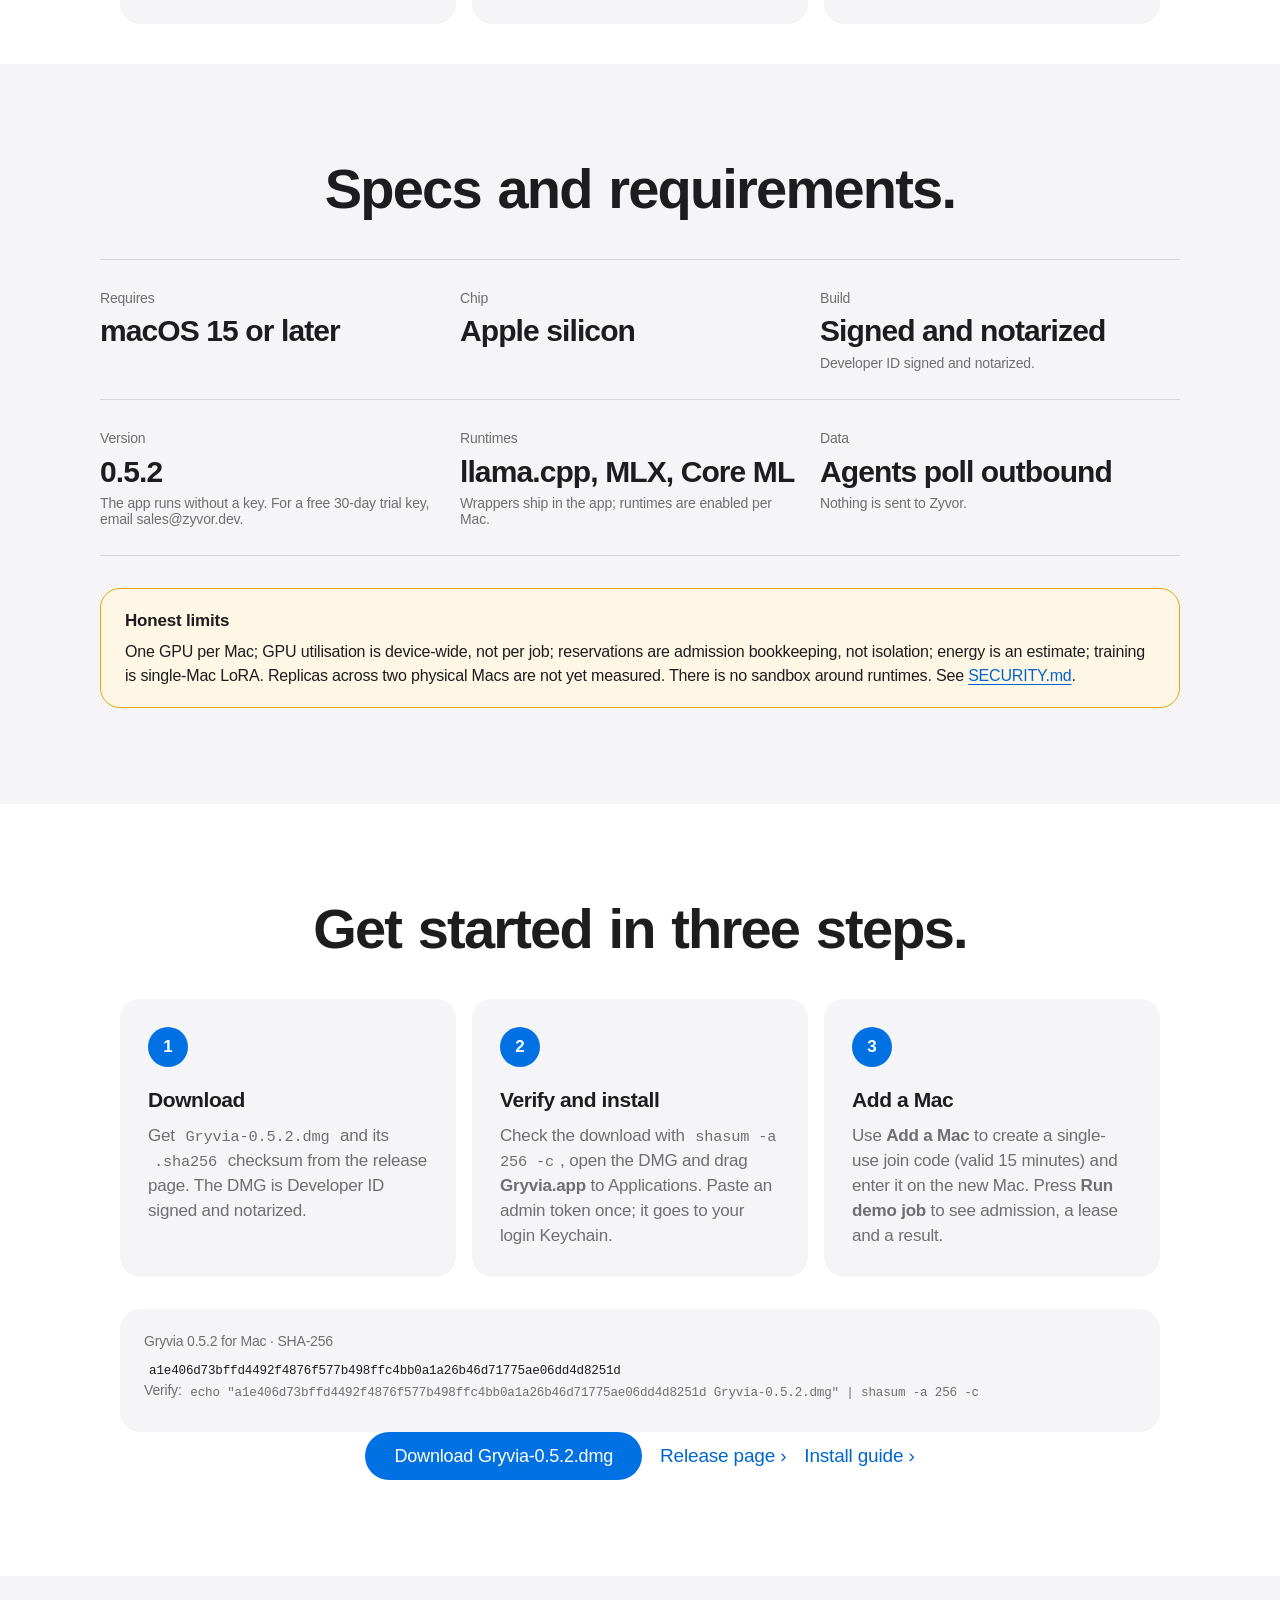
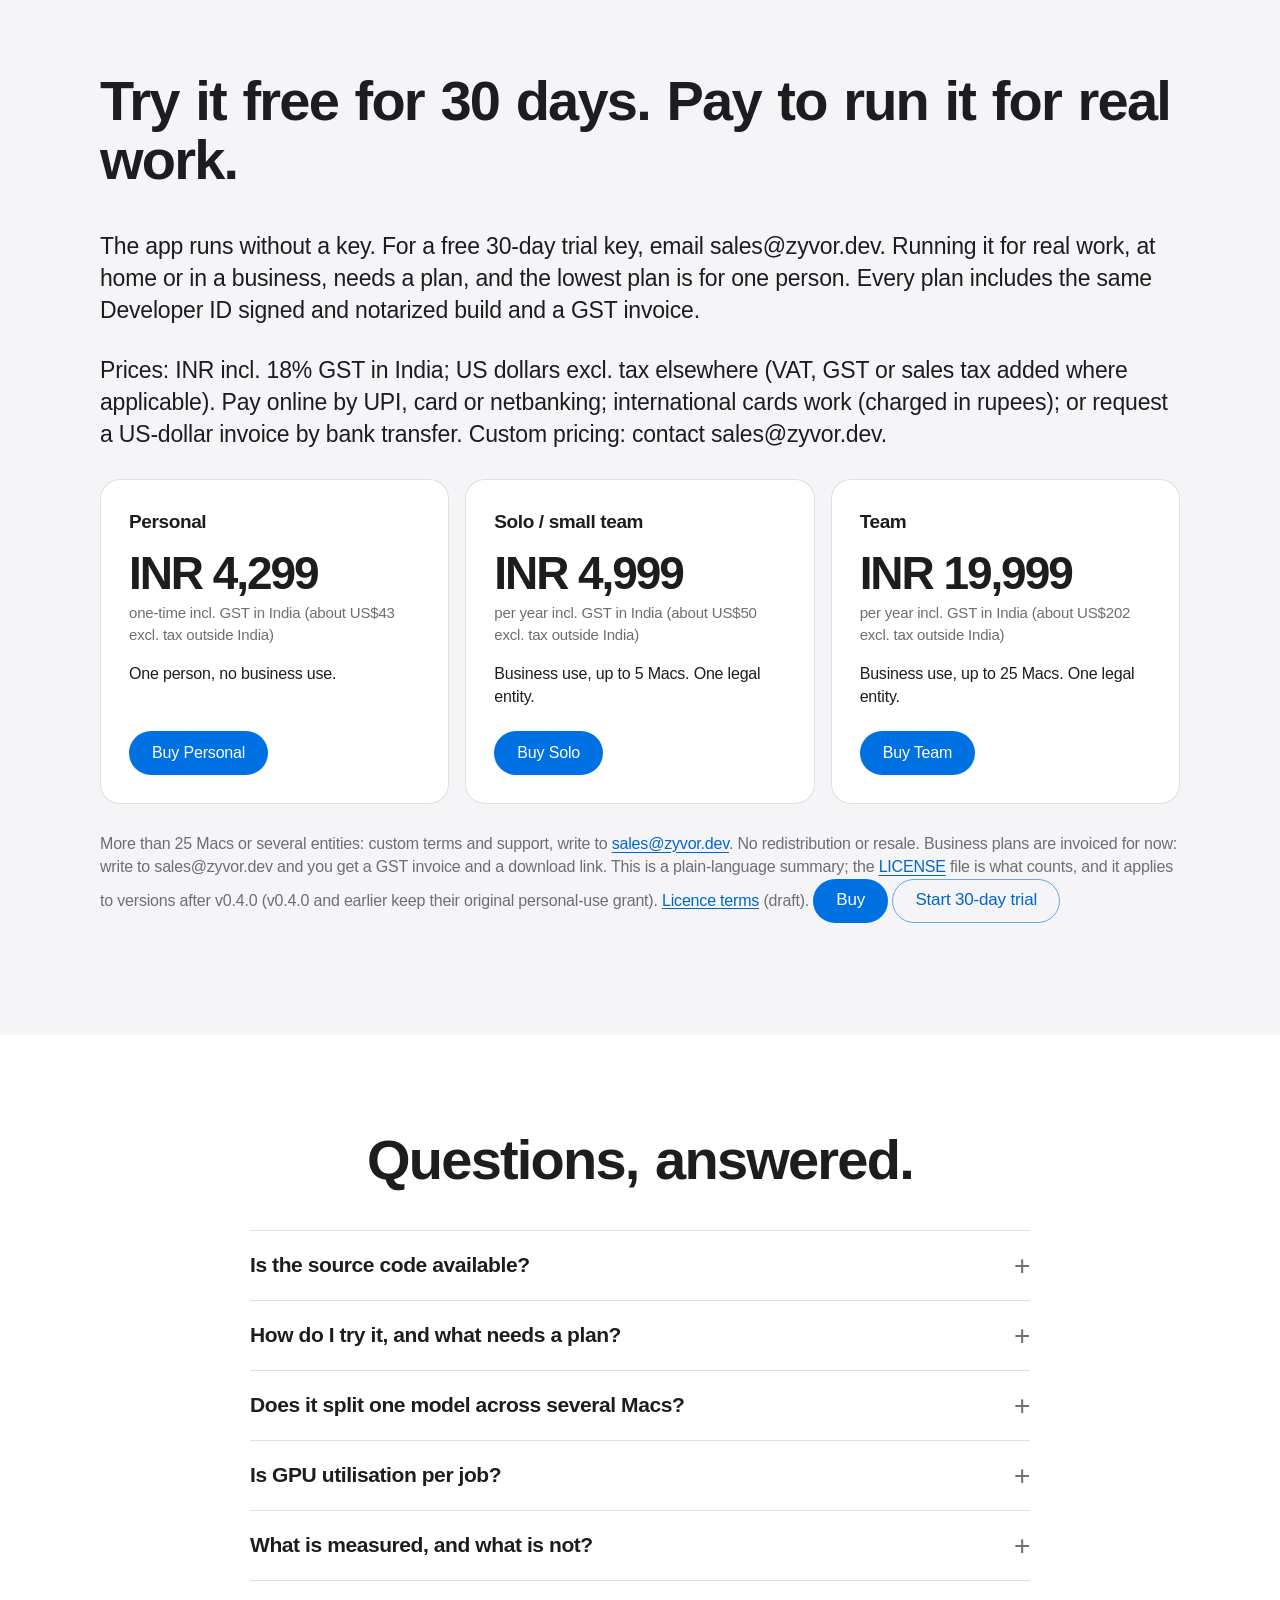
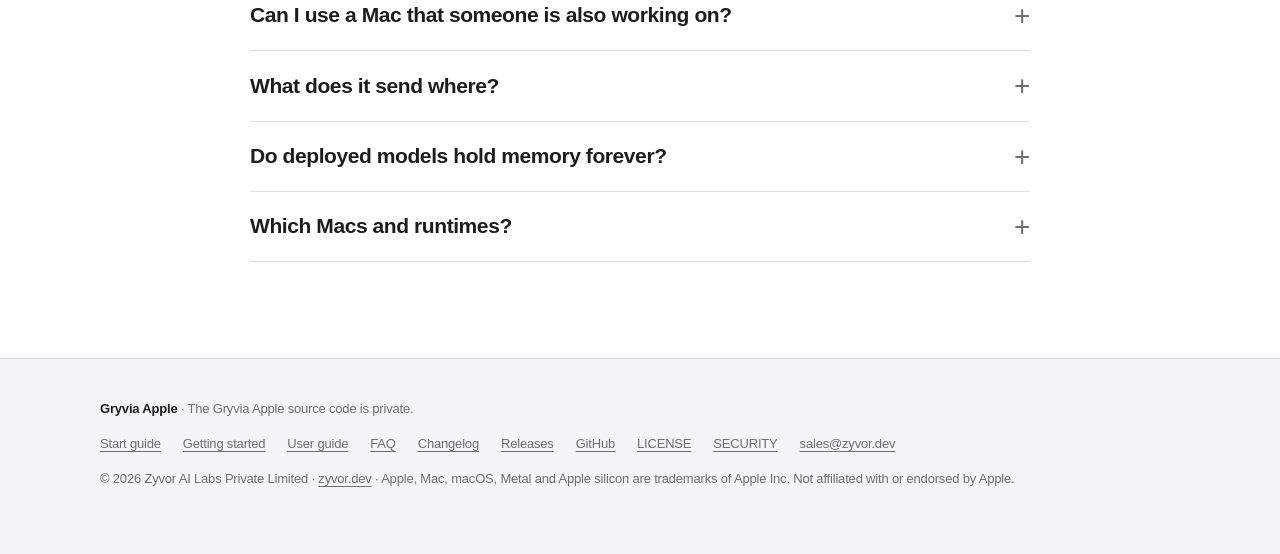
==== commit 5f70bb5a: "Prices: INR incl. GST in India, USD excl. tax worldwide Co-Authored-By: Claude Sonnet 5.5 <noreply@a" ====
--- a/site/index.html
+++ b/site/index.html
@@ -29,7 +29,7 @@
 <meta name="twitter:image:alt" content="Gryvia Apple: Your Macs, scheduled. The app window shows demo data.">
 <link rel="stylesheet" href="assets/landing.css">
 <style>:root{--accent-btn:#0071e3;--accent-ink:#0071e3;--accent-grad-a:#0071e3;--accent-grad-b:#5e5ce6}@media (prefers-color-scheme:dark){:root:not([data-theme="light"]){--accent-ink:#2997ff}}:root[data-theme="dark"]{--accent-ink:#2997ff}</style>
-<script type="application/ld+json">{"@context":"https://schema.org","@type":"SoftwareApplication","name":"Gryvia Apple","applicationCategory":"DeveloperApplication","operatingSystem":"macOS","softwareVersion":"0.5.2","downloadUrl":"https://github.com/zyvorai/gryvia-apple/releases/tag/v0.5.2","url":"https://zyvorai.github.io/gryvia-apple/","description":"A multi-tenant control plane for Apple silicon fleets: memory-aware admission, quotas, live GPU cores and signed provenance. Notarized Mac app for macOS 15 or later.","image":"https://zyvorai.github.io/gryvia-apple/social/og.png","publisher":{"@type":"Organization","name":"Zyvor AI Labs Private Limited","url":"https://zyvor.dev"}}</script>
+<script type="application/ld+json">{"@context":"https://schema.org","@type":"SoftwareApplication","name":"Gryvia Apple","applicationCategory":"DeveloperApplication","operatingSystem":"macOS","softwareVersion":"0.5.2","downloadUrl":"https://github.com/zyvorai/gryvia-apple/releases/tag/v0.5.2","url":"https://zyvorai.github.io/gryvia-apple/","description":"A multi-tenant control plane for Apple silicon fleets: memory-aware admission, quotas, live GPU cores and signed provenance. Notarized Mac app for macOS 15 or later.","image":"https://zyvorai.github.io/gryvia-apple/social/og.png","publisher":{"@type":"Organization","name":"Zyvor AI Labs Private Limited","url":"https://zyvor.dev"},"offers":[{"@type":"Offer","name":"Gryvia Apple Solo (up to 5 Macs, per year) (India, incl. 18% GST)","price":"4999","priceCurrency":"INR","url":"https://zyvor.dev/buy#gryvia"},{"@type":"Offer","name":"Gryvia Apple Solo (up to 5 Macs, per year) (outside India, excl. tax)","price":"50","priceCurrency":"USD","url":"https://zyvor.dev/buy#gryvia"},{"@type":"Offer","name":"Gryvia Apple Team (up to 25 Macs, per year) (India, incl. 18% GST)","price":"19999","priceCurrency":"INR","url":"https://zyvor.dev/buy#gryvia"},{"@type":"Offer","name":"Gryvia Apple Team (up to 25 Macs, per year) (outside India, excl. tax)","price":"202","priceCurrency":"USD","url":"https://zyvor.dev/buy#gryvia"},{"@type":"Offer","name":"Gryvia Apple Personal (one-time) (India, incl. 18% GST)","price":"4299","priceCurrency":"INR","url":"https://zyvor.dev/buy#gryvia"},{"@type":"Offer","name":"Gryvia Apple Personal (one-time) (outside India, excl. tax)","price":"43","priceCurrency":"USD","url":"https://zyvor.dev/buy#gryvia"}]}</script>
 </head>
 <body>
 <a class="skip" href="#main">Skip to content</a>
@@ -95,15 +95,16 @@
   <div class="inner wide">
   <h2 id="pricing-h" style="text-align:left">Try it free for 30 days. Pay to run it for real work.</h2>
   <p class="lead">The app runs without a key. For a free 30-day trial key, email sales@zyvor.dev. Running it for real work, at home or in a business, needs a plan, and the lowest plan is for one person. Every plan includes the same Developer ID signed and notarized build and a GST invoice.</p>
-<div class="plans"><div class="plan"><h3>Personal</h3><p class="price">₹4,299</p><p class="per">one-time incl. GST</p><p class="for">One person, no business use.</p><p class="cta"><a class="btn primary" href="https://rzp.io/rzp/7A92MBZr" rel="noopener">Buy Personal</a></p></div><div class="plan"><h3>Solo / small team</h3><p class="price">₹4,999</p><p class="per">per year incl. GST</p><p class="for">Business use, up to 5 Macs. One legal entity.</p><p class="cta"><a class="btn primary" href="https://rzp.io/rzp/XcUsxE2" rel="noopener">Buy Solo</a></p></div><div class="plan"><h3>Team</h3><p class="price">₹19,999</p><p class="per">per year incl. GST</p><p class="for">Business use, up to 25 Macs. One legal entity.</p><p class="cta"><a class="btn primary" href="https://rzp.io/rzp/argeq3h" rel="noopener">Buy Team</a></p></div></div>
-<p class="fine">More than 25 Macs or several entities: custom terms and support, write to <a href="mailto:sales@zyvor.dev">sales@zyvor.dev</a>. No redistribution or resale. Business plans are invoiced for now: write to sales@zyvor.dev and you get a GST invoice and a download link. This is a plain-language summary; the <a href="https://github.com/zyvorai/gryvia-apple/blob/main/LICENSE">LICENSE</a> file is what counts, and it applies to versions after v0.4.0 (v0.4.0 and earlier keep their original personal-use grant). <a href="https://github.com/zyvorai/gryvia-apple/blob/main/docs/COMMERCIAL-LICENSE.md">Licence terms</a> (draft). More at <a href="https://zyvor.dev/buy">zyvor.dev/buy</a>.</p>
+<p class="lead">Prices: INR incl. 18% GST in India; US dollars excl. tax elsewhere (VAT, GST or sales tax added where applicable). Pay online by UPI, card or netbanking; international cards work (charged in rupees); or request a US-dollar invoice by bank transfer. Custom pricing: contact sales@zyvor.dev.</p>
+<div class="plans"><div class="plan"><h3>Personal</h3><p class="price">INR 4,299</p><p class="per">one-time incl. GST in India (about US$43 excl. tax outside India)</p><p class="for">One person, no business use.</p><p class="cta"><a class="btn primary" href="https://rzp.io/rzp/7A92MBZr" rel="noopener">Buy Personal</a></p></div><div class="plan"><h3>Solo / small team</h3><p class="price">INR 4,999</p><p class="per">per year incl. GST in India (about US$50 excl. tax outside India)</p><p class="for">Business use, up to 5 Macs. One legal entity.</p><p class="cta"><a class="btn primary" href="https://rzp.io/rzp/XcUsxE2" rel="noopener">Buy Solo</a></p></div><div class="plan"><h3>Team</h3><p class="price">INR 19,999</p><p class="per">per year incl. GST in India (about US$202 excl. tax outside India)</p><p class="for">Business use, up to 25 Macs. One legal entity.</p><p class="cta"><a class="btn primary" href="https://rzp.io/rzp/argeq3h" rel="noopener">Buy Team</a></p></div></div>
+<p class="fine">More than 25 Macs or several entities: custom terms and support, write to <a href="mailto:sales@zyvor.dev">sales@zyvor.dev</a>. No redistribution or resale. Business plans are invoiced for now: write to sales@zyvor.dev and you get a GST invoice and a download link. This is a plain-language summary; the <a href="https://github.com/zyvorai/gryvia-apple/blob/main/LICENSE">LICENSE</a> file is what counts, and it applies to versions after v0.4.0 (v0.4.0 and earlier keep their original personal-use grant). <a href="https://github.com/zyvorai/gryvia-apple/blob/main/docs/COMMERCIAL-LICENSE.md">Licence terms</a> (draft). <a class="btn primary" href="https://zyvor.dev/buy#gryvia" rel="noopener">Buy</a> <a class="btn ghost" href="mailto:sales@zyvor.dev?subject=Gryvia%20Apple%2030-day%20trial%20key">Start 30-day trial</a></p>
   </div>
 </section>
 
 <section class="faq" id="faq" aria-labelledby="faq-h">
   <h2 id="faq-h">Questions, answered.</h2>
   <details><summary>Is the source code available?</summary><p>No. The Gryvia Apple source code is private. This repository holds documentation, this website and the downloads. The licence text is in <a href="https://github.com/zyvorai/gryvia-apple/blob/main/LICENSE">LICENSE</a>.</p></details>
-<details><summary>How do I try it, and what needs a plan?</summary><p>Write to sales@zyvor.dev for a free 30-day trial key. Running it for real work, whether you are one person at home (Personal plan) or a business (Solo, Team or larger), needs a plan from <a href="https://zyvor.dev/buy">zyvor.dev/buy</a>. v0.4.0 and earlier were released with a free personal-use grant, which stays valid for those versions. The LICENSE file is the authority; ask sales@zyvor.dev if your case is unclear.</p></details>
+<details><summary>How do I try it, and what needs a plan?</summary><p>Write to sales@zyvor.dev for a free 30-day trial key. The trial is soft: nothing is disabled and no data is lost when it ends. Running it for real work, whether you are one person at home (Personal plan) or a business (Solo, Team or larger), needs a plan from <a href="https://zyvor.dev/buy#gryvia">zyvor.dev/buy</a>. v0.4.0 and earlier were released with a free personal-use grant, which stays valid for those versions. The LICENSE file is the authority; ask sales@zyvor.dev if your case is unclear.</p></details>
 <details><summary>Does it split one model across several Macs?</summary><p>No. For that, look at exo or MLX distributed. Gryvia decides which whole job runs on which Mac and under whose quota.</p></details>
 <details><summary>Is GPU utilisation per job?</summary><p>No. It is the whole Mac's GPU load as macOS reports it, including other apps. Reservations are admission bookkeeping and energy figures are estimates.</p></details>
 <details><summary>What is measured, and what is not?</summary><p>GPU core counts and utilisation come from macOS (the IORegistry, no sudo) and were matched against <code>ioreg</code> on a dev Mac and a Mac mini in a dated validation run on 2026-10-14. Replicas across two physical Macs are not yet measured, and in that run the Metal, MLX and llama runtimes, GPU throughput and isolation, and the energy helper on real hardware were not verified.</p></details>
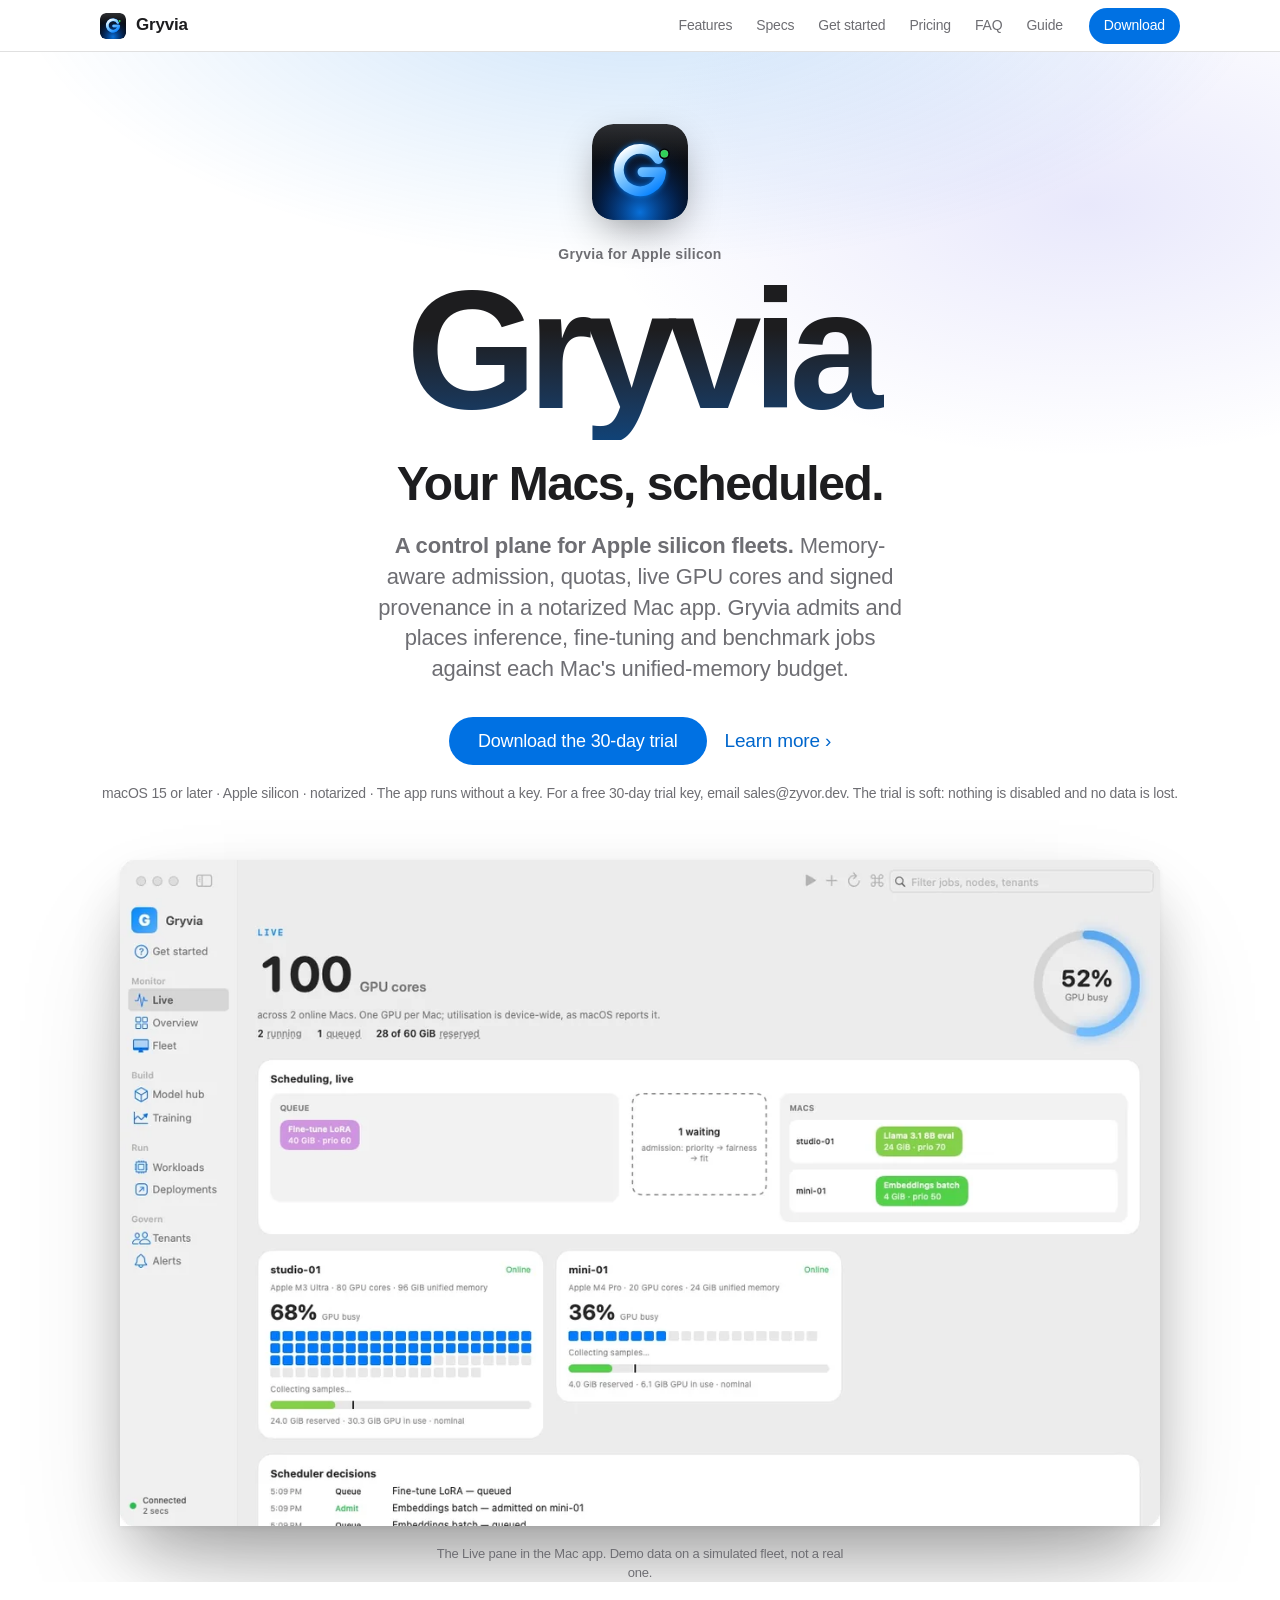
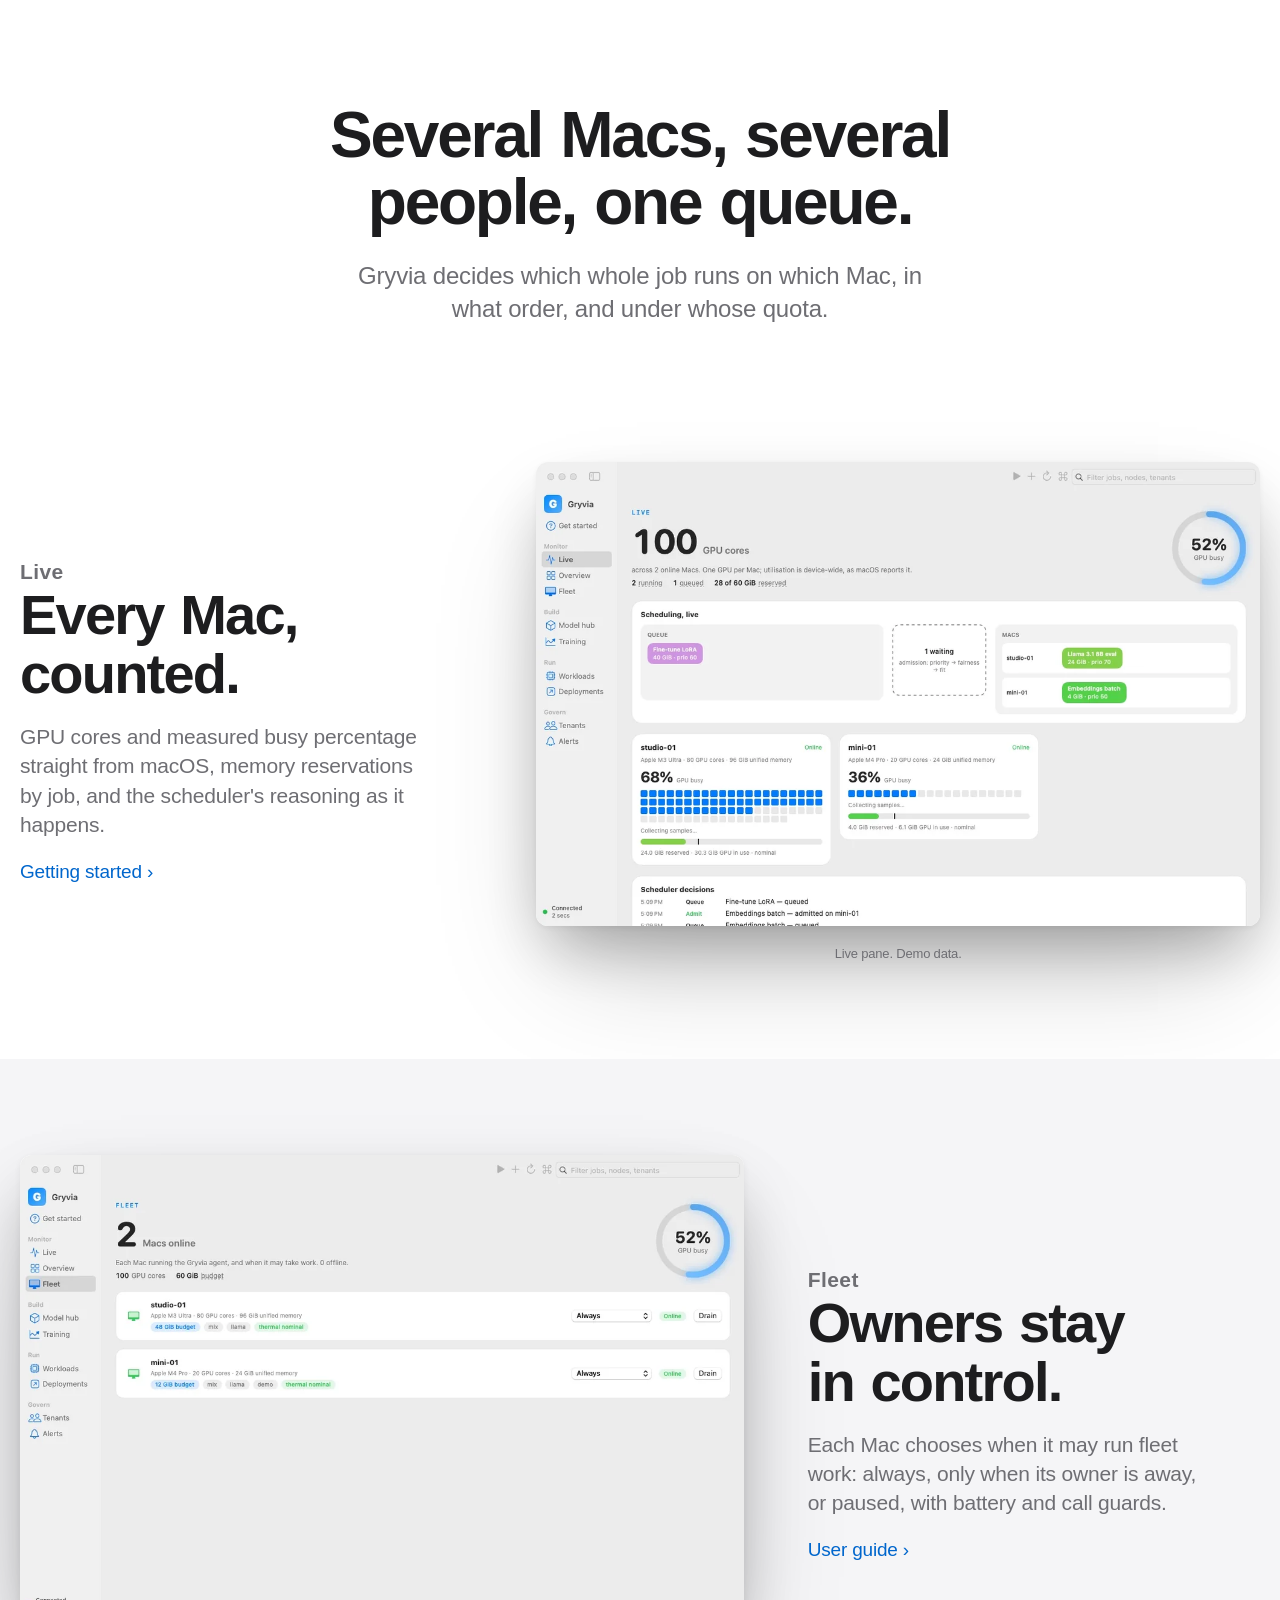
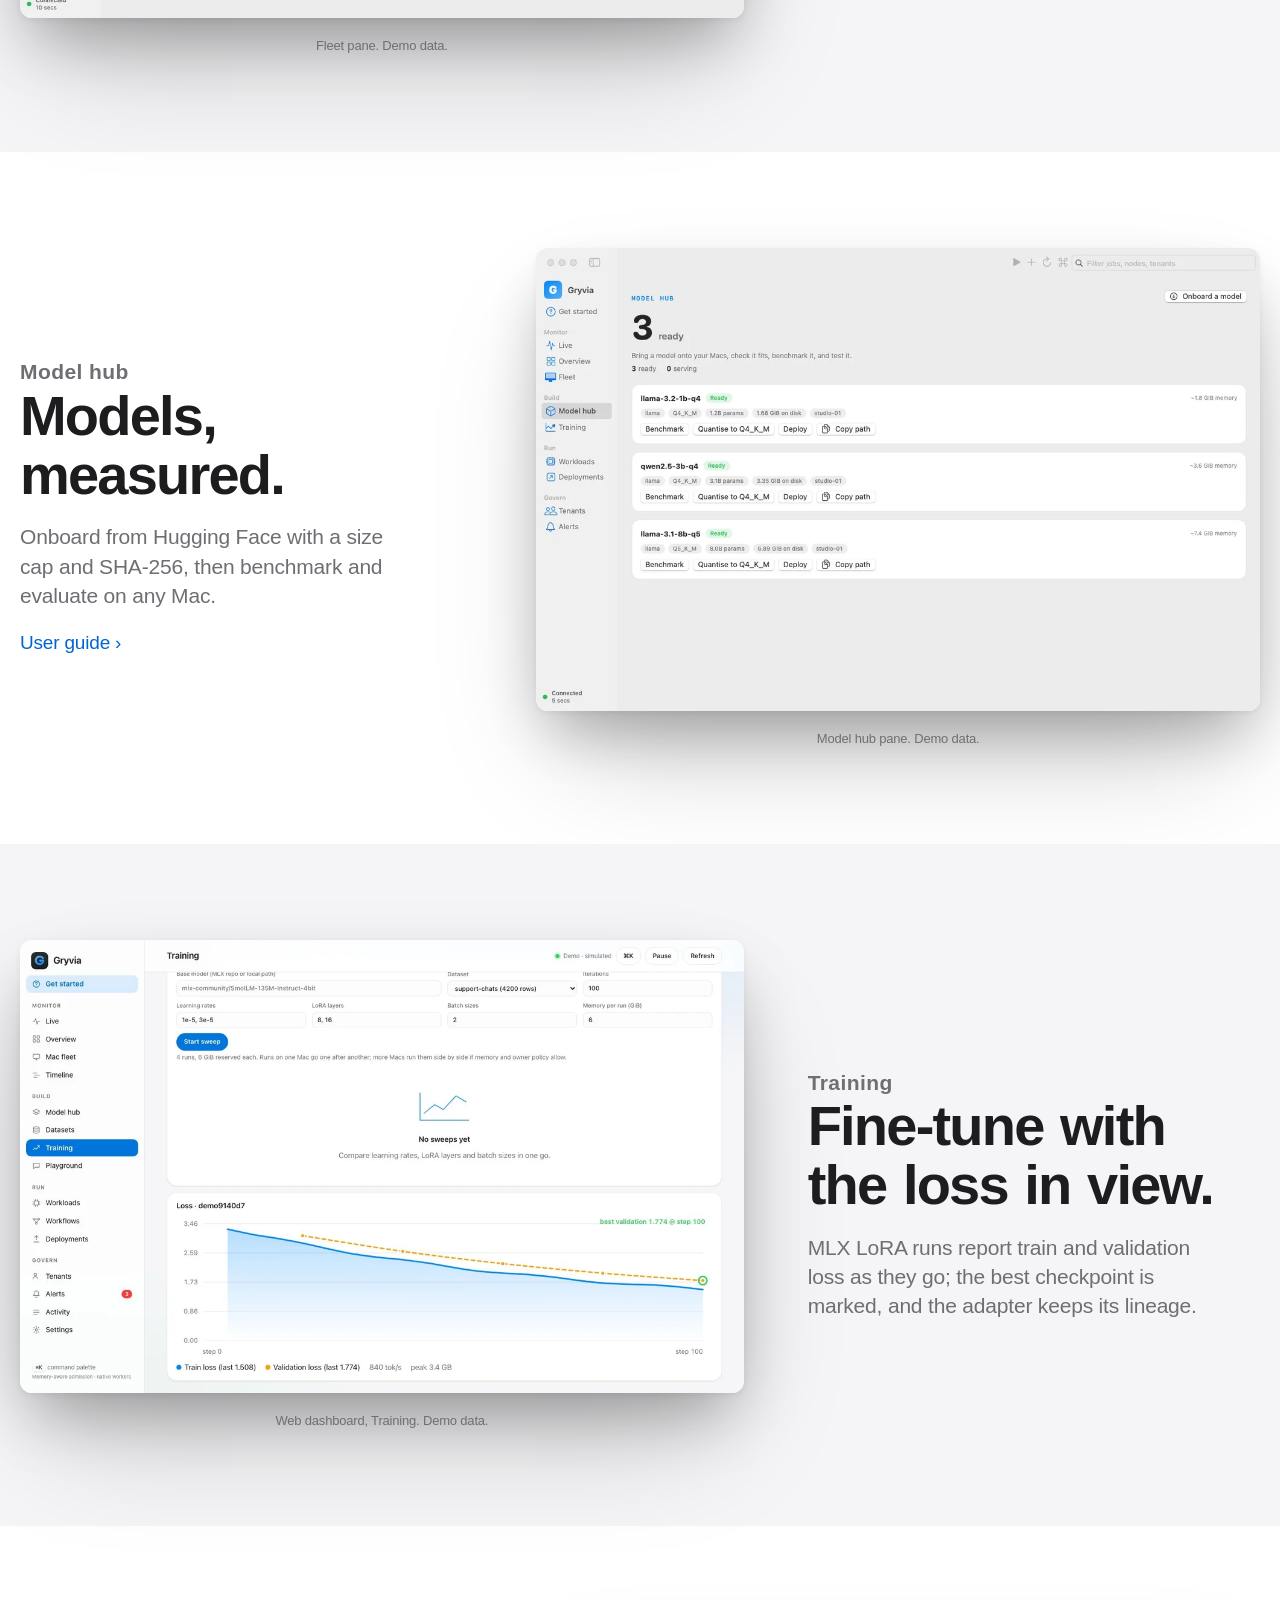
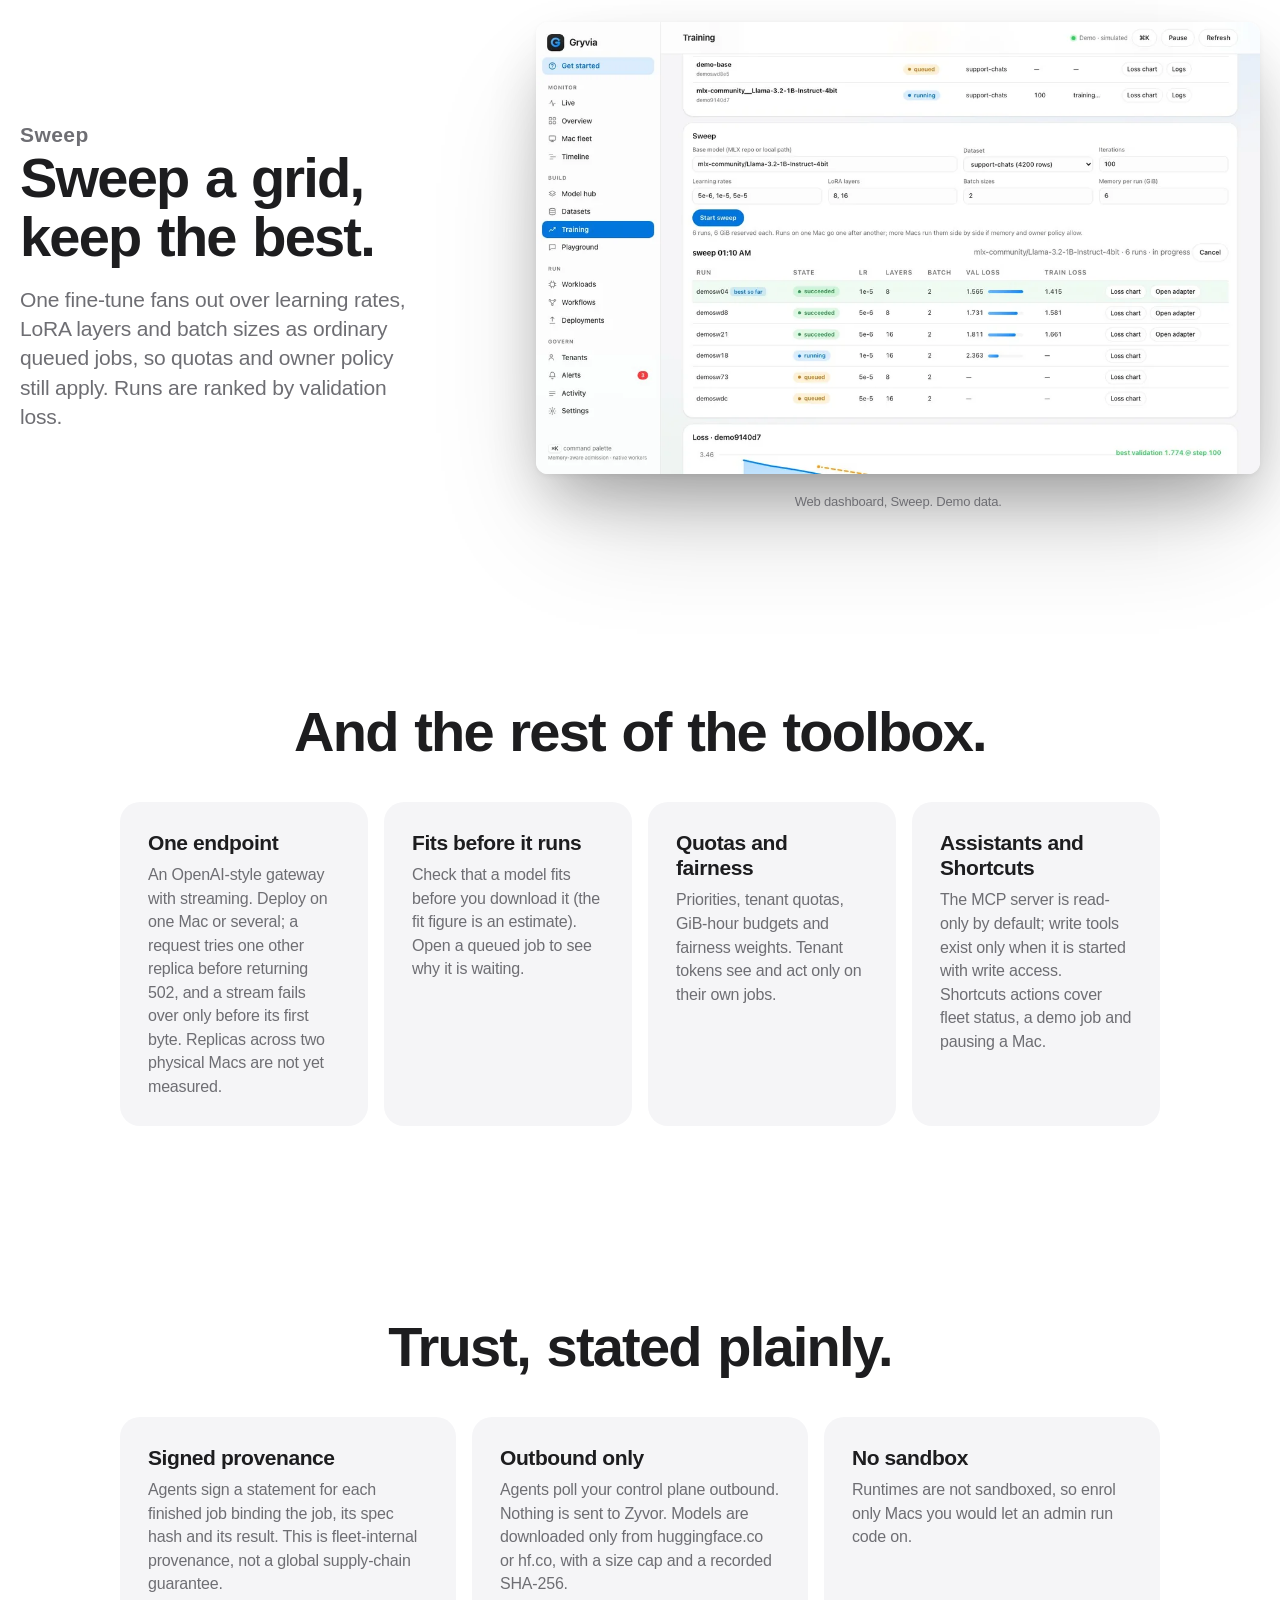
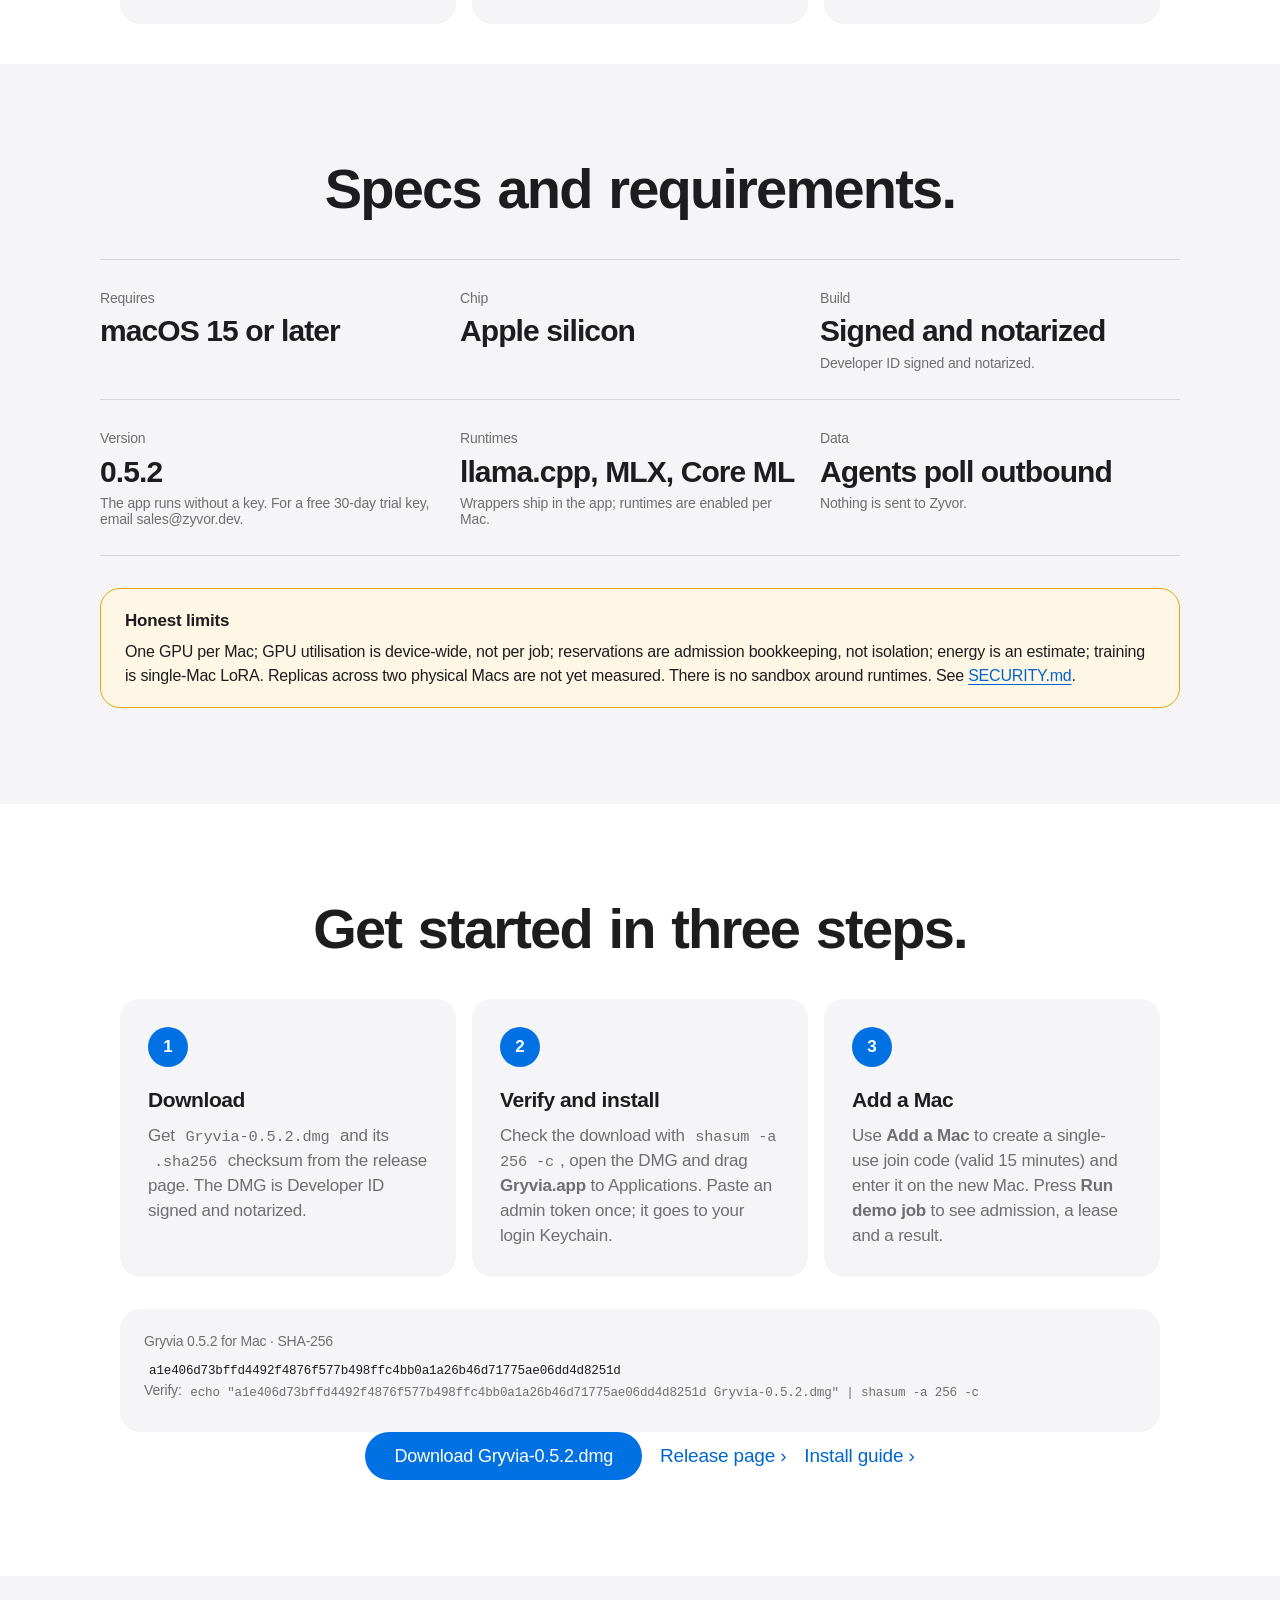
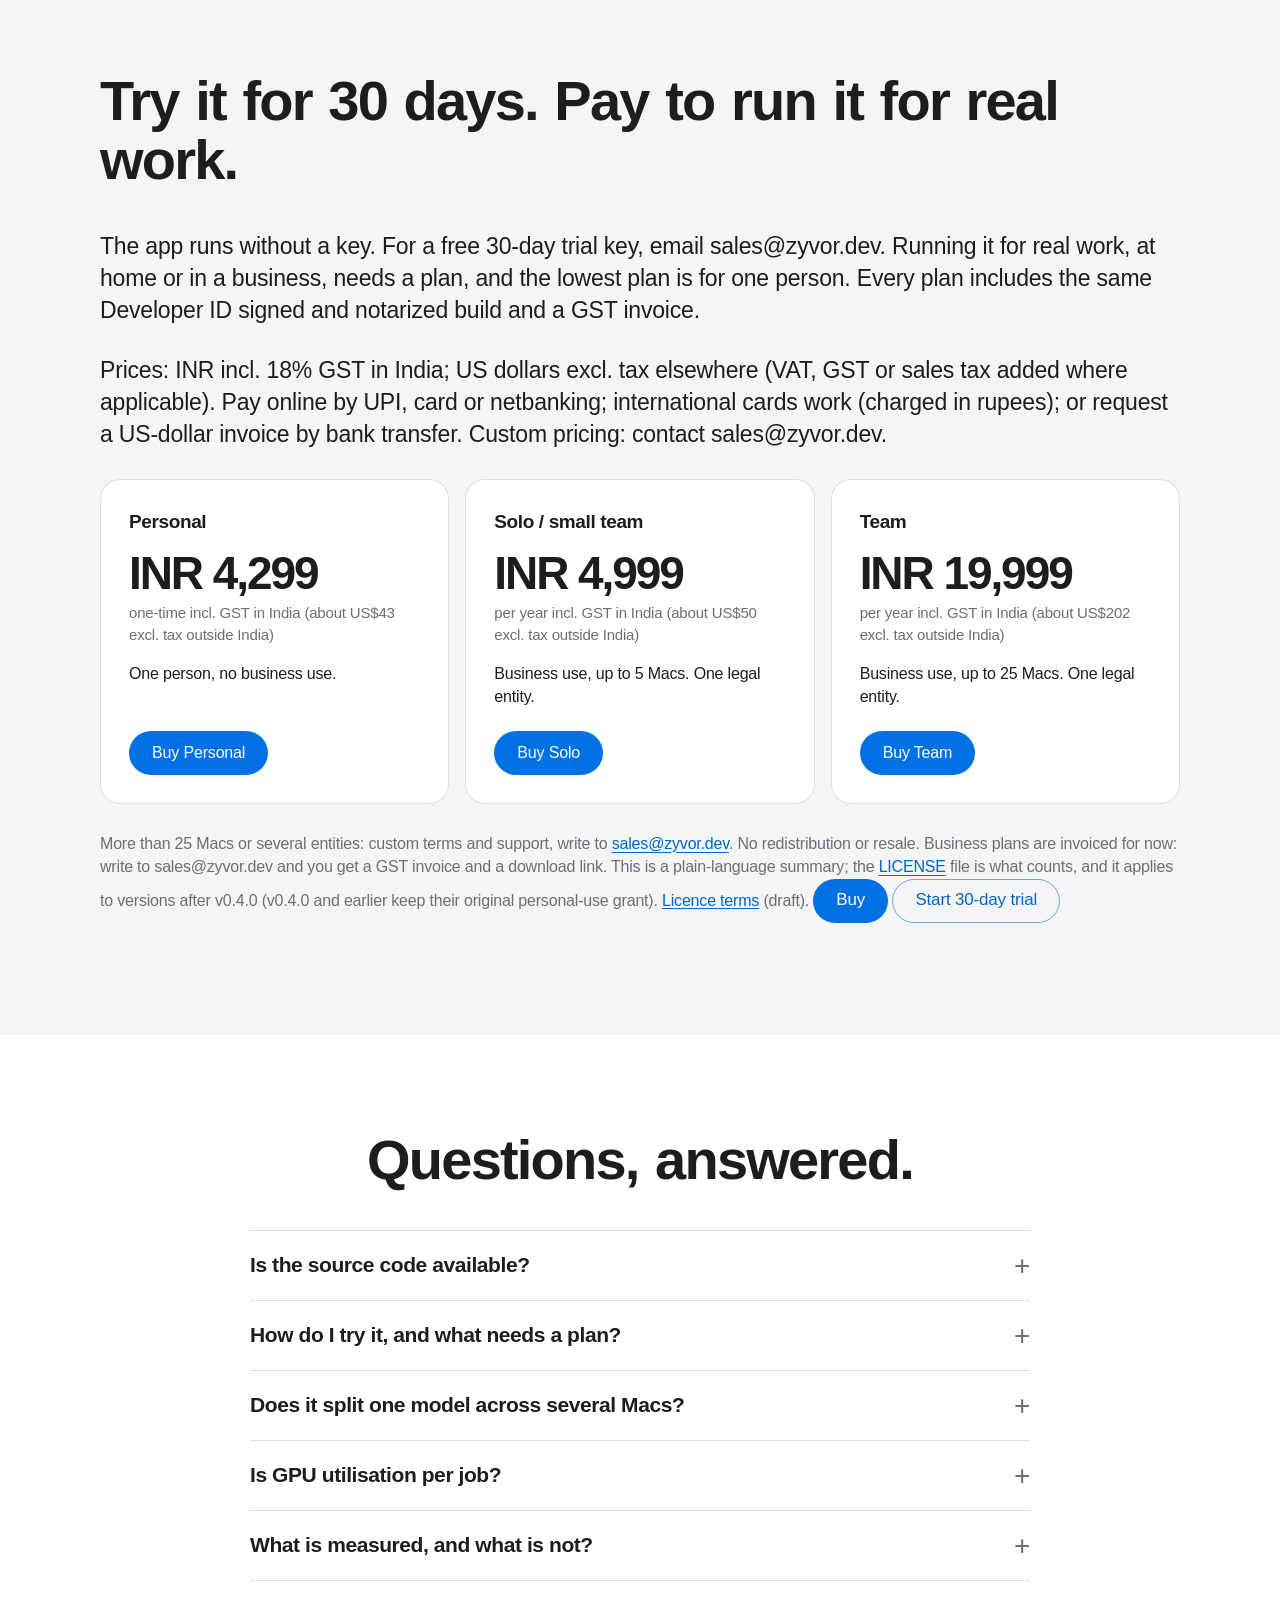
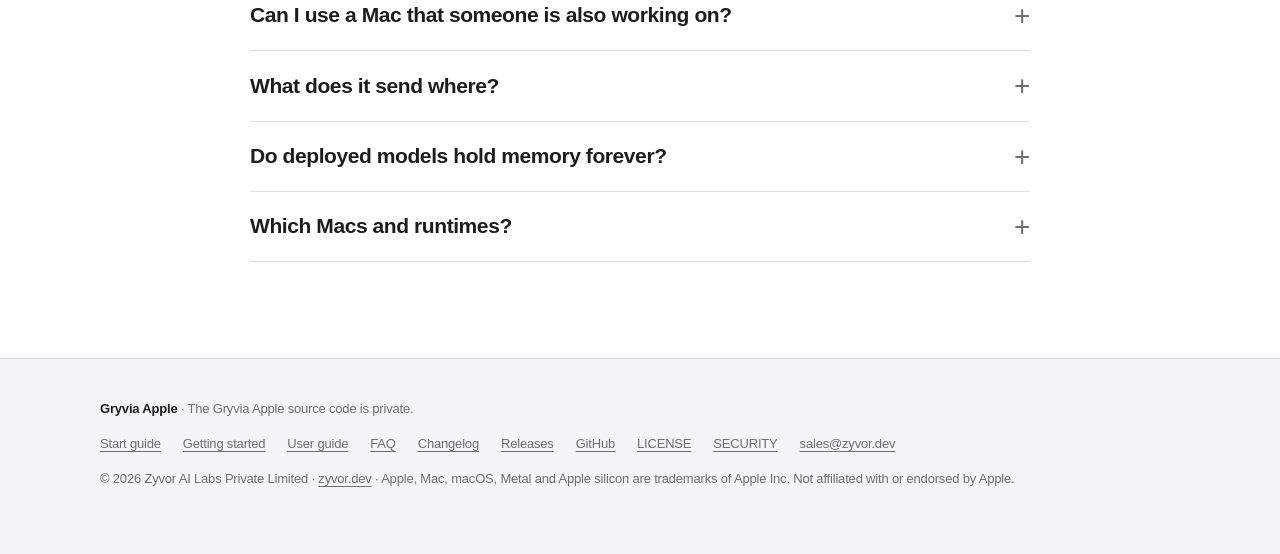
==== commit 51f368aa: "Zyvor gryvia-apple Licensed under the Zyvor Production License v1.0. A commercial license is require" ====
--- a/site/index.html
+++ b/site/index.html
@@ -93,7 +93,7 @@
 
 <section class="pricing" id="pricing" aria-labelledby="pricing-h">
   <div class="inner wide">
-  <h2 id="pricing-h" style="text-align:left">Try it free for 30 days. Pay to run it for real work.</h2>
+  <h2 id="pricing-h" style="text-align:left">Try it for 30 days. Pay to run it for real work.</h2>
   <p class="lead">The app runs without a key. For a free 30-day trial key, email sales@zyvor.dev. Running it for real work, at home or in a business, needs a plan, and the lowest plan is for one person. Every plan includes the same Developer ID signed and notarized build and a GST invoice.</p>
 <p class="lead">Prices: INR incl. 18% GST in India; US dollars excl. tax elsewhere (VAT, GST or sales tax added where applicable). Pay online by UPI, card or netbanking; international cards work (charged in rupees); or request a US-dollar invoice by bank transfer. Custom pricing: contact sales@zyvor.dev.</p>
 <div class="plans"><div class="plan"><h3>Personal</h3><p class="price">INR 4,299</p><p class="per">one-time incl. GST in India (about US$43 excl. tax outside India)</p><p class="for">One person, no business use.</p><p class="cta"><a class="btn primary" href="https://rzp.io/rzp/7A92MBZr" rel="noopener">Buy Personal</a></p></div><div class="plan"><h3>Solo / small team</h3><p class="price">INR 4,999</p><p class="per">per year incl. GST in India (about US$50 excl. tax outside India)</p><p class="for">Business use, up to 5 Macs. One legal entity.</p><p class="cta"><a class="btn primary" href="https://rzp.io/rzp/XcUsxE2" rel="noopener">Buy Solo</a></p></div><div class="plan"><h3>Team</h3><p class="price">INR 19,999</p><p class="per">per year incl. GST in India (about US$202 excl. tax outside India)</p><p class="for">Business use, up to 25 Macs. One legal entity.</p><p class="cta"><a class="btn primary" href="https://rzp.io/rzp/argeq3h" rel="noopener">Buy Team</a></p></div></div>
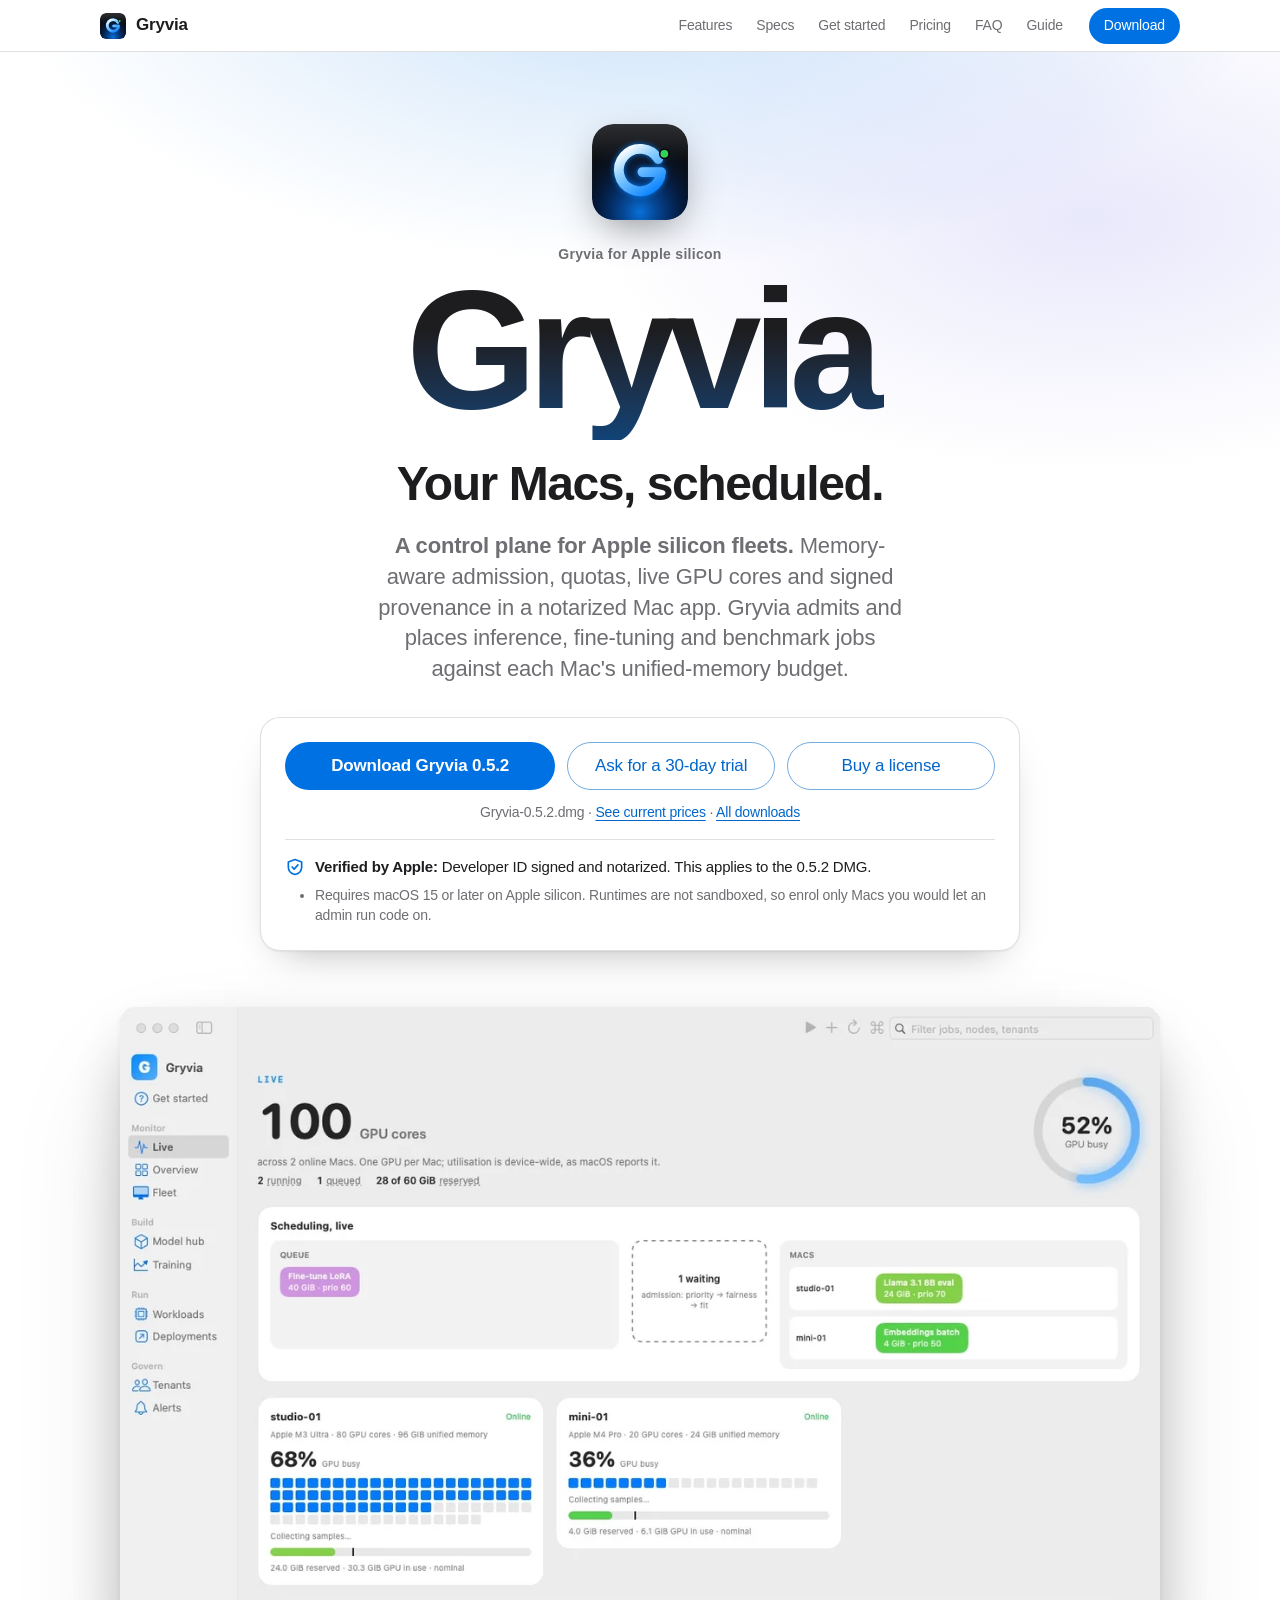
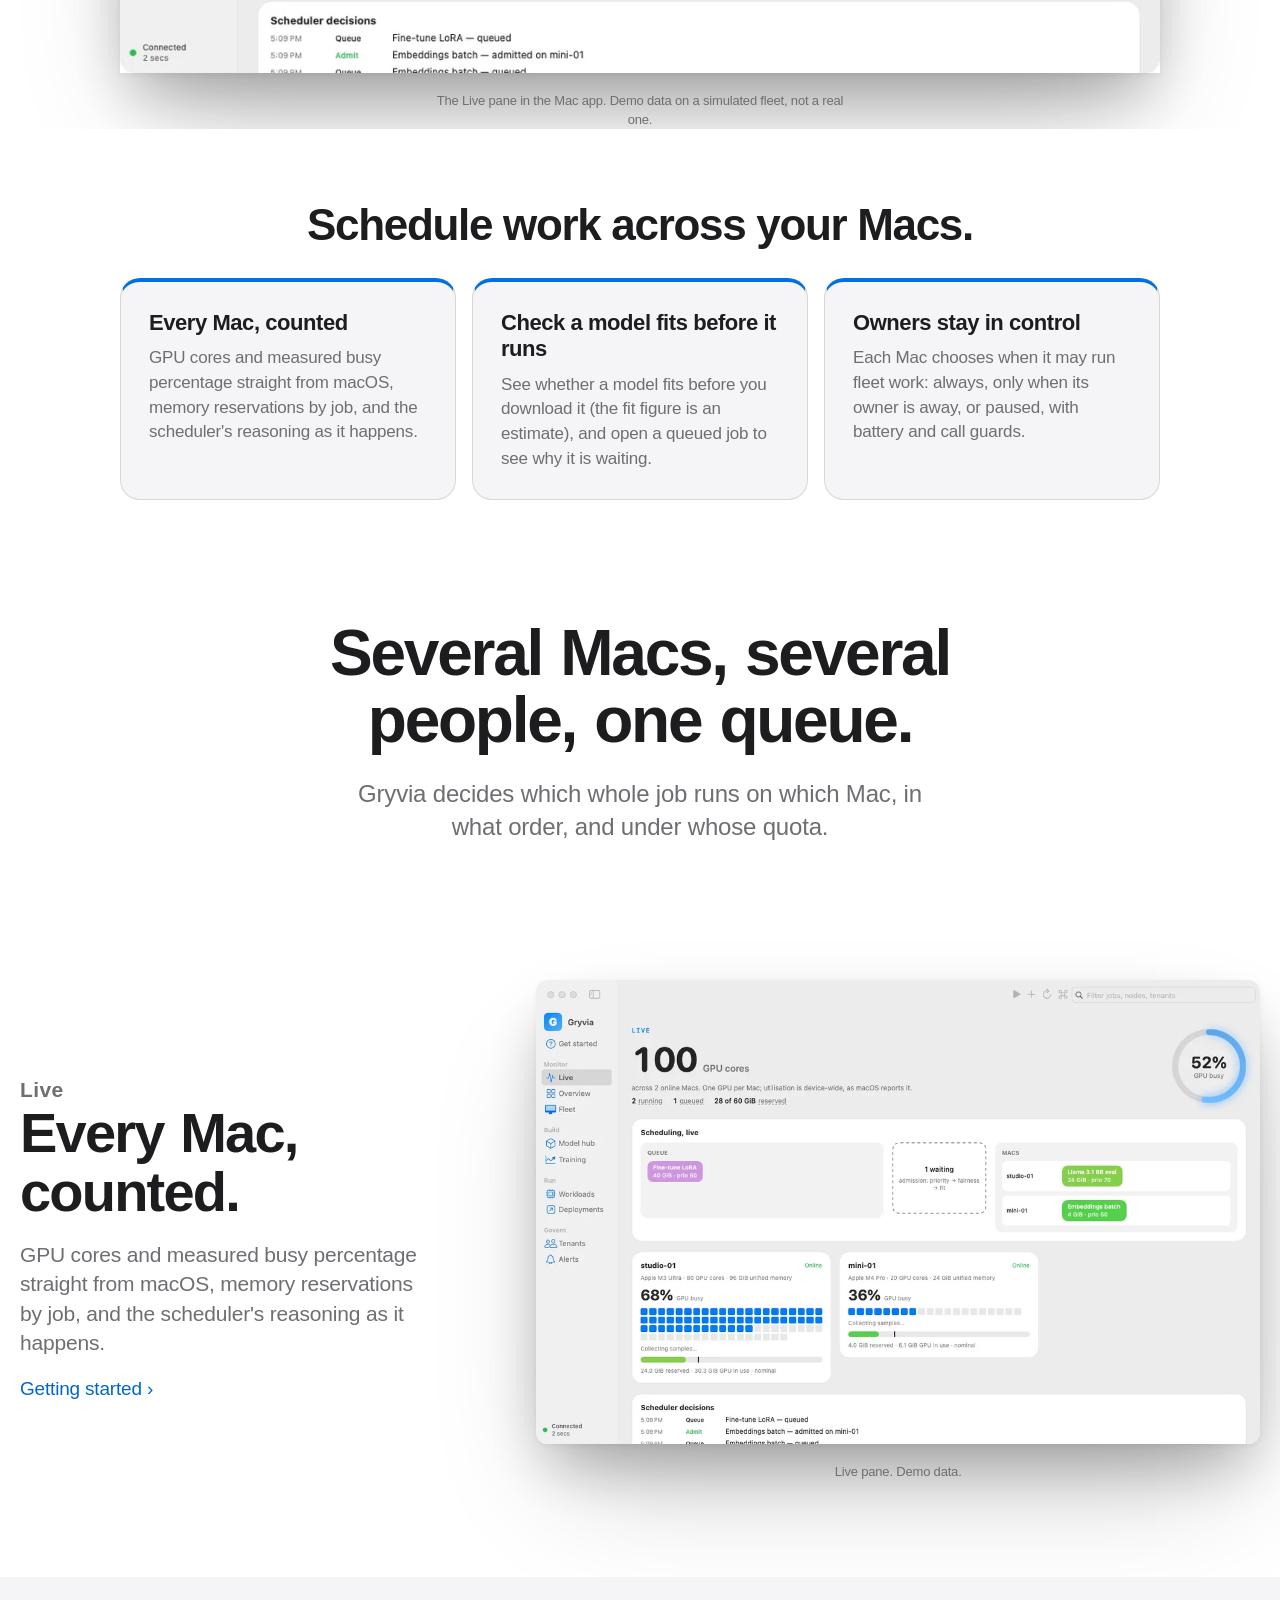
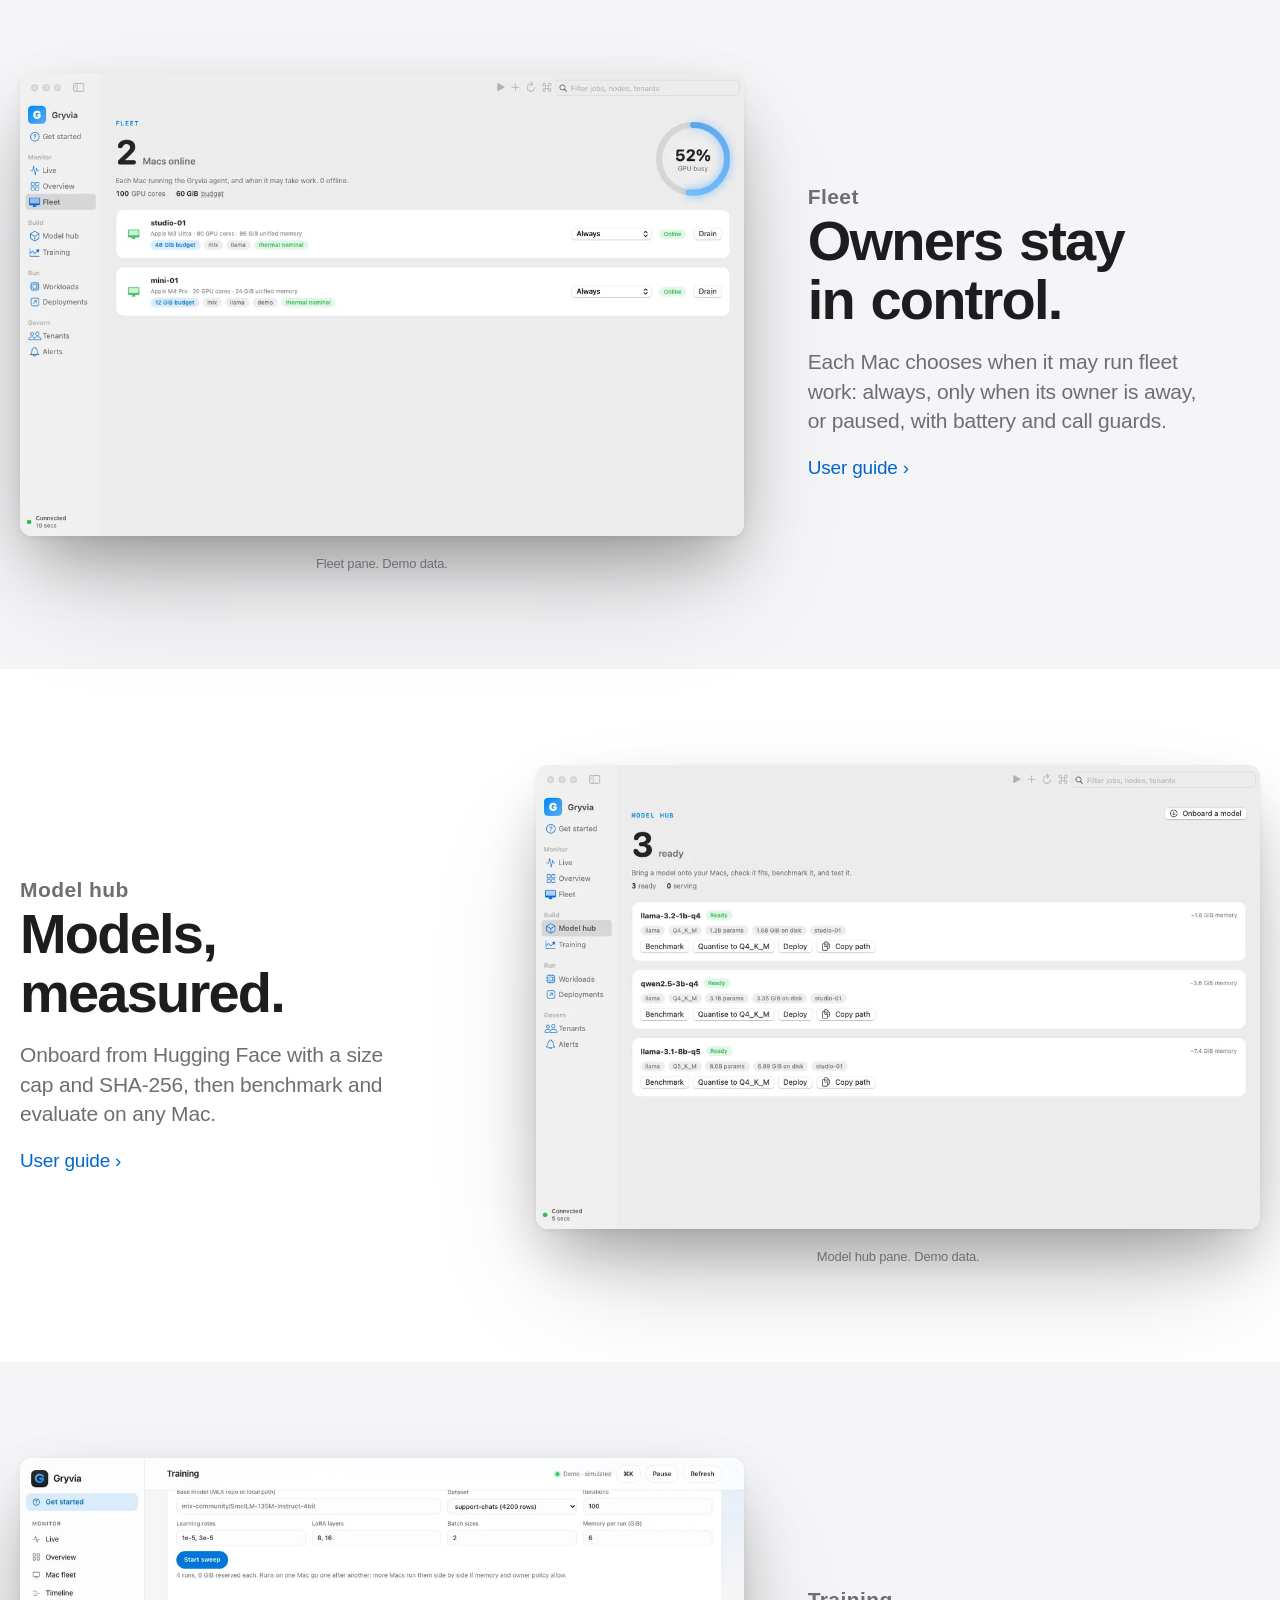
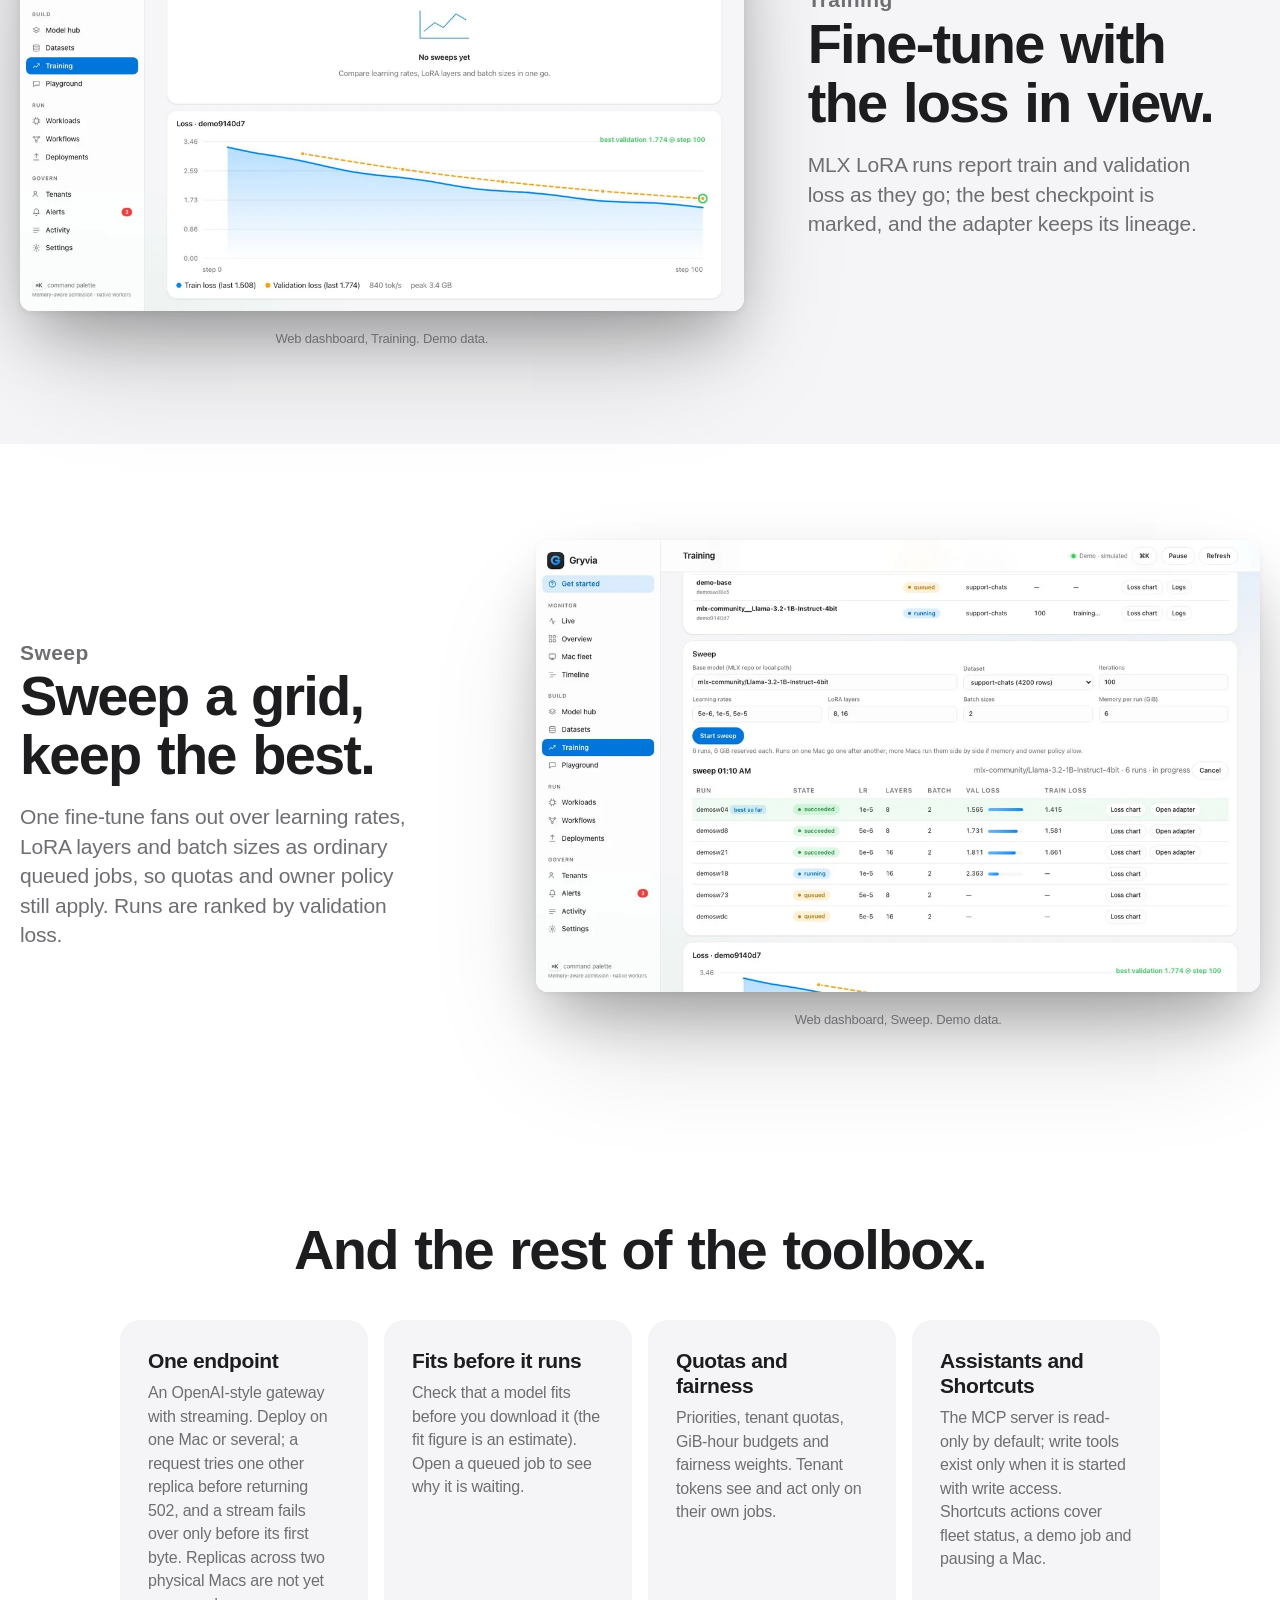
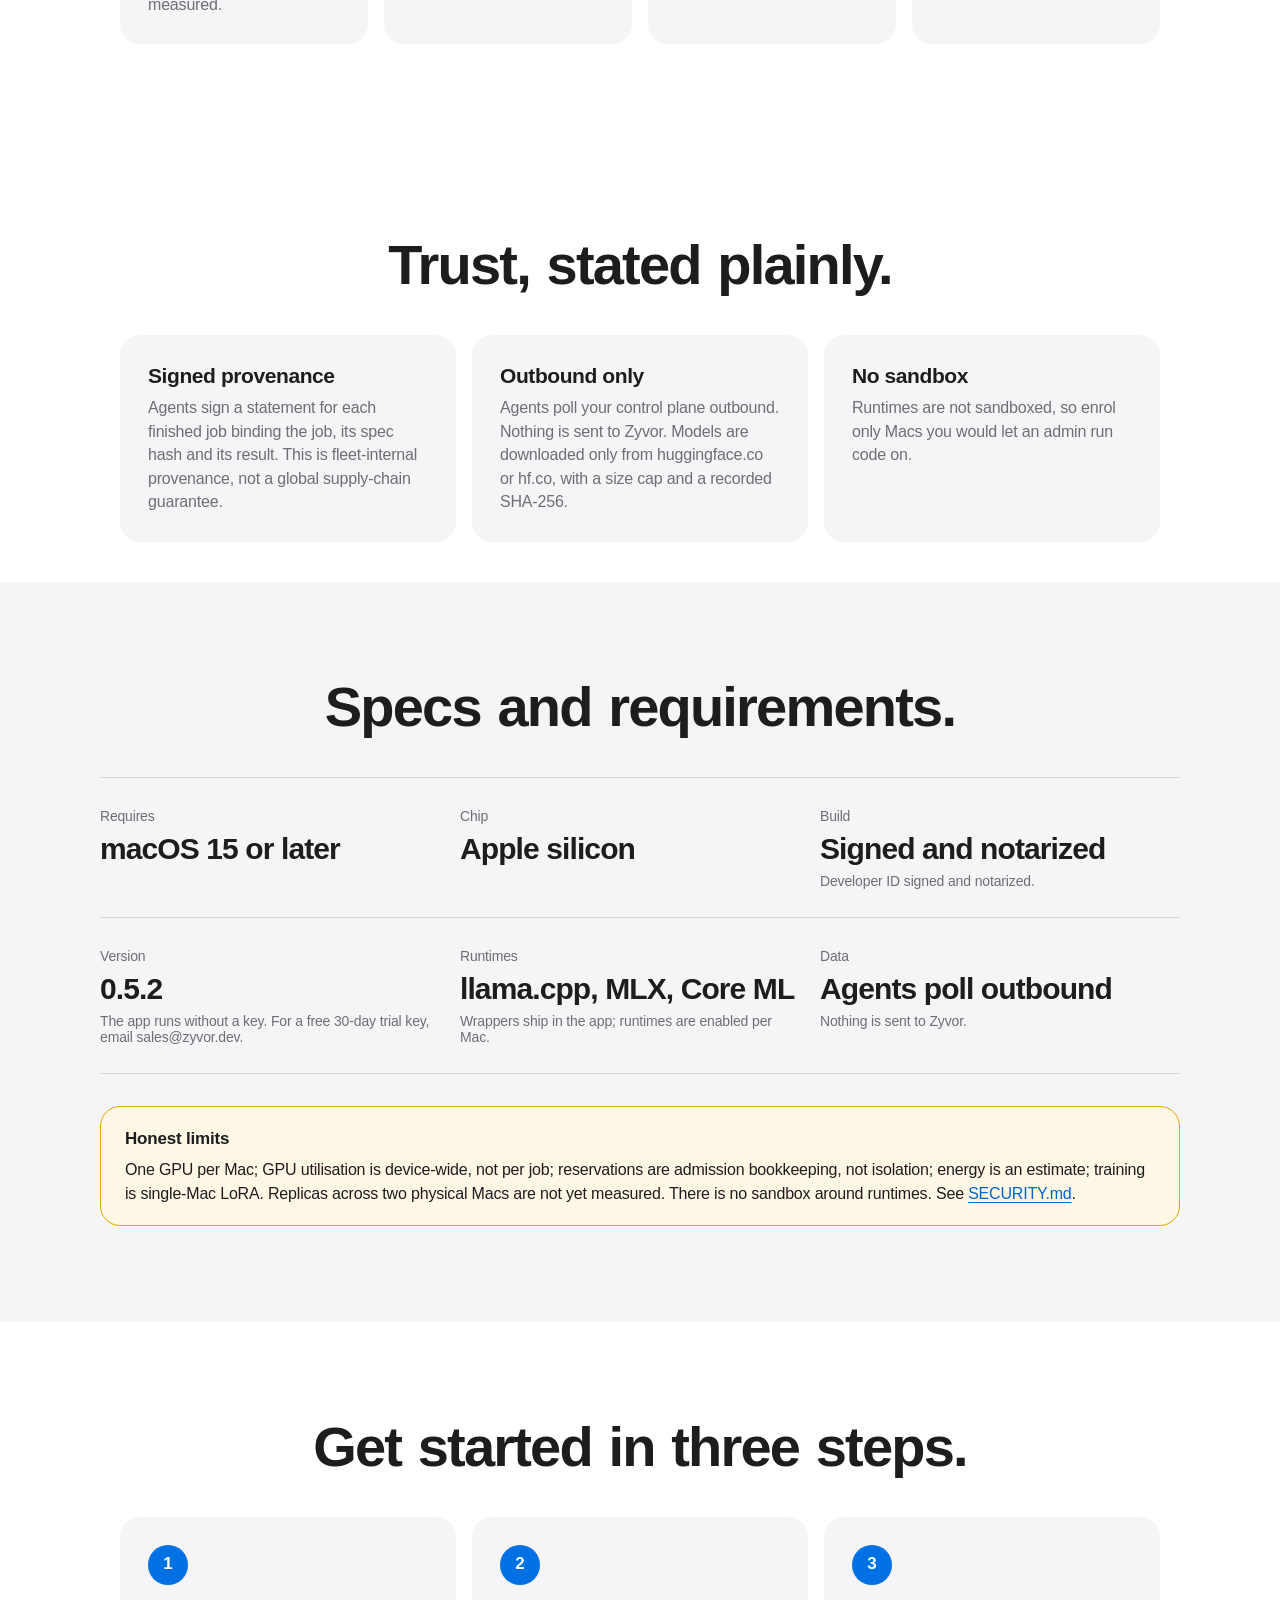
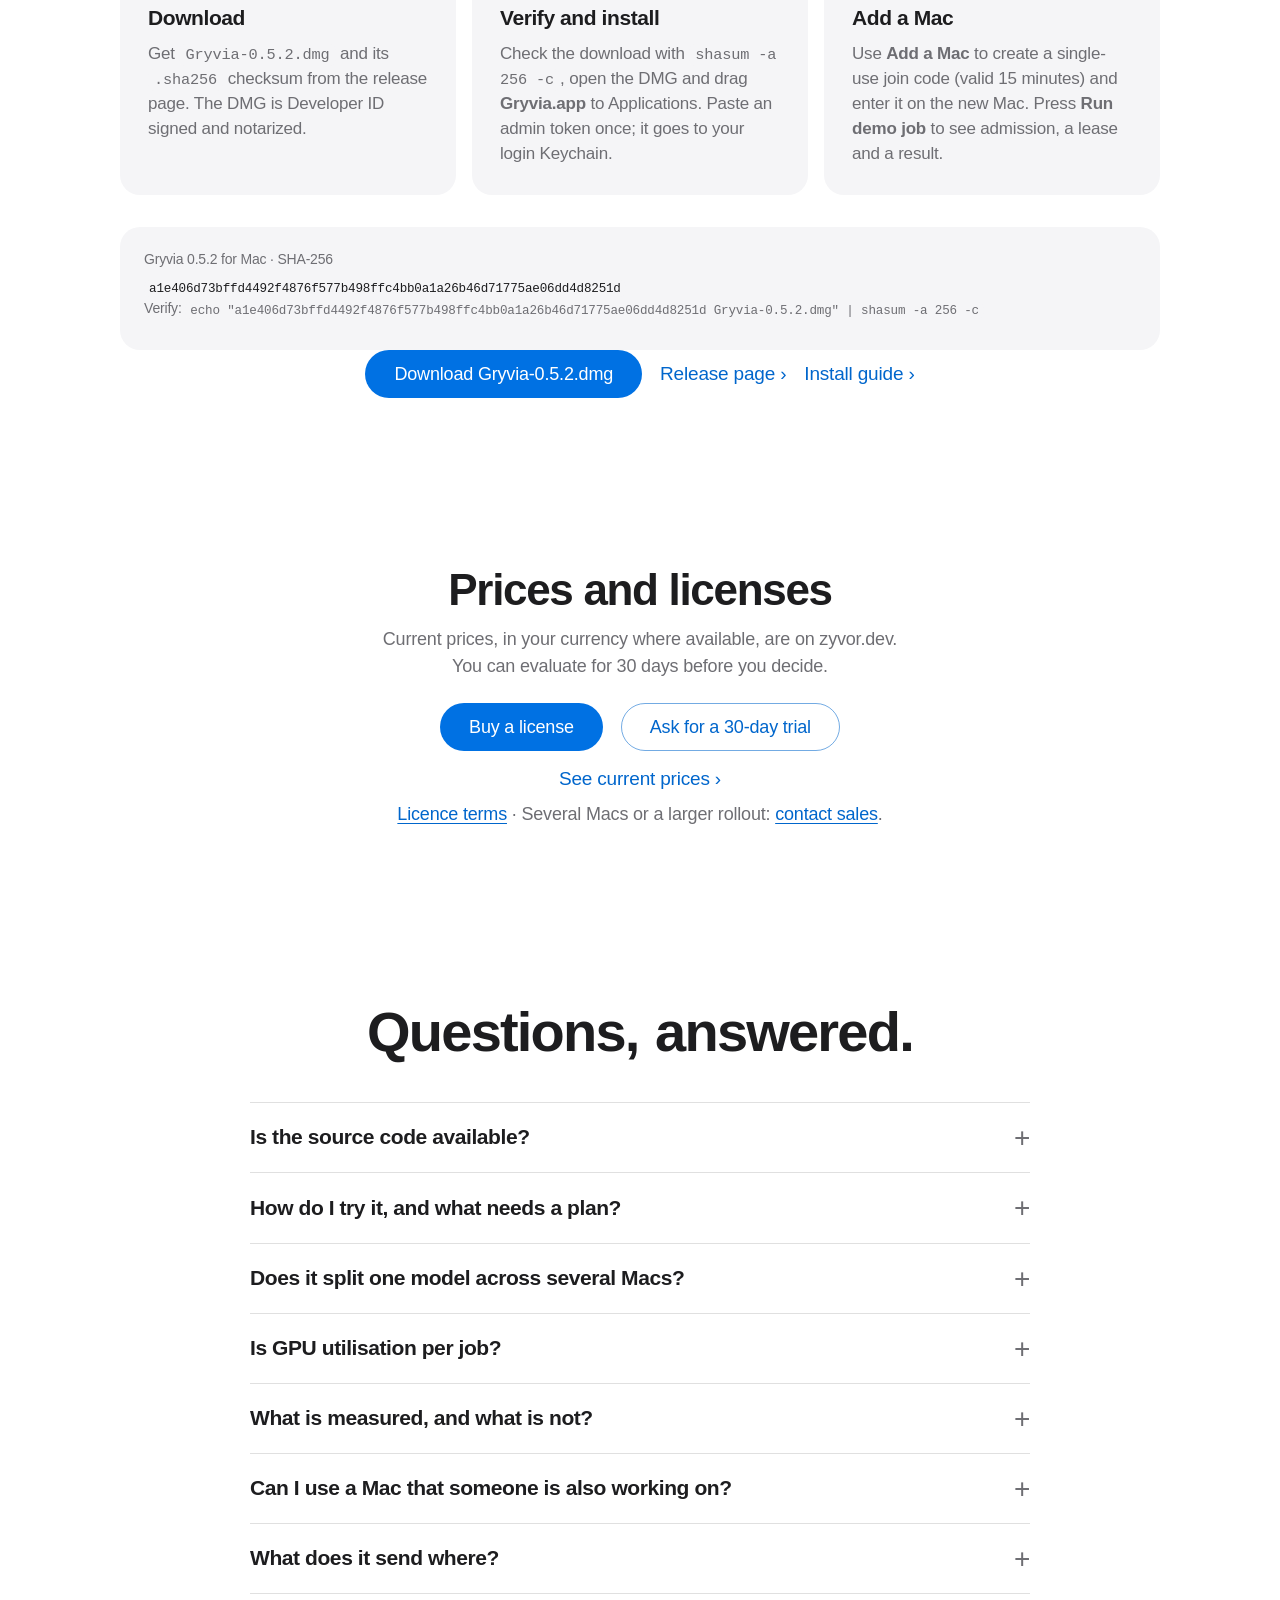
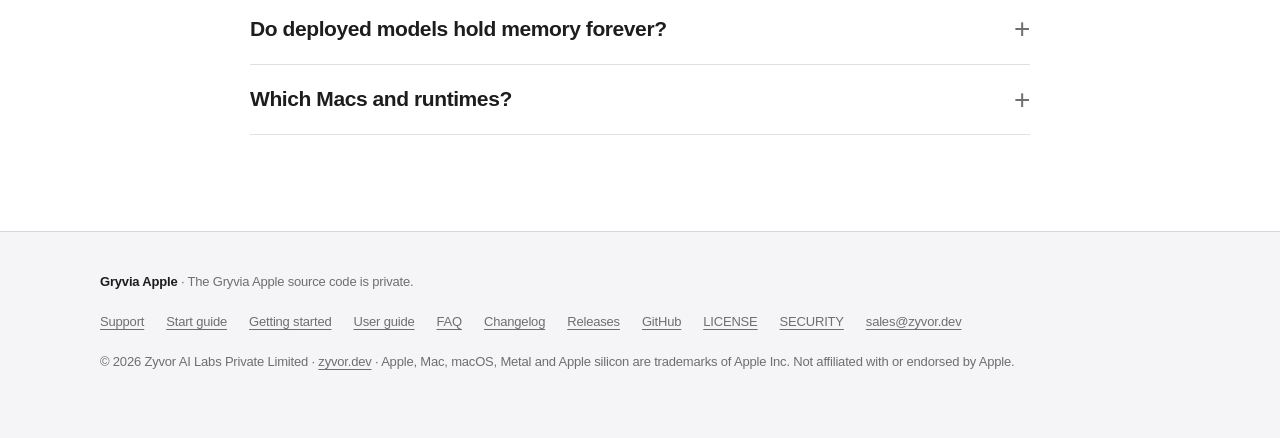
==== commit 2426deff: "Pages: buyer-first hero, outcome tiles, pricing pointer Co-Authored-By: Claude Sonnet 5.5 <noreply@a" ====
--- a/site/index.html
+++ b/site/index.html
@@ -28,8 +28,9 @@
 <meta name="twitter:image" content="https://zyvorai.github.io/gryvia-apple/social/og.png">
 <meta name="twitter:image:alt" content="Gryvia Apple: Your Macs, scheduled. The app window shows demo data.">
 <link rel="stylesheet" href="assets/landing.css">
+<link rel="stylesheet" href="assets/zyvor-buyer.css">
 <style>:root{--accent-btn:#0071e3;--accent-ink:#0071e3;--accent-grad-a:#0071e3;--accent-grad-b:#5e5ce6}@media (prefers-color-scheme:dark){:root:not([data-theme="light"]){--accent-ink:#2997ff}}:root[data-theme="dark"]{--accent-ink:#2997ff}</style>
-<script type="application/ld+json">{"@context":"https://schema.org","@type":"SoftwareApplication","name":"Gryvia Apple","applicationCategory":"DeveloperApplication","operatingSystem":"macOS","softwareVersion":"0.5.2","downloadUrl":"https://github.com/zyvorai/gryvia-apple/releases/tag/v0.5.2","url":"https://zyvorai.github.io/gryvia-apple/","description":"A multi-tenant control plane for Apple silicon fleets: memory-aware admission, quotas, live GPU cores and signed provenance. Notarized Mac app for macOS 15 or later.","image":"https://zyvorai.github.io/gryvia-apple/social/og.png","publisher":{"@type":"Organization","name":"Zyvor AI Labs Private Limited","url":"https://zyvor.dev"},"offers":[{"@type":"Offer","name":"Gryvia Apple Solo (up to 5 Macs, per year) (India, incl. 18% GST)","price":"4999","priceCurrency":"INR","url":"https://zyvor.dev/buy#gryvia"},{"@type":"Offer","name":"Gryvia Apple Solo (up to 5 Macs, per year) (outside India, excl. tax)","price":"50","priceCurrency":"USD","url":"https://zyvor.dev/buy#gryvia"},{"@type":"Offer","name":"Gryvia Apple Team (up to 25 Macs, per year) (India, incl. 18% GST)","price":"19999","priceCurrency":"INR","url":"https://zyvor.dev/buy#gryvia"},{"@type":"Offer","name":"Gryvia Apple Team (up to 25 Macs, per year) (outside India, excl. tax)","price":"202","priceCurrency":"USD","url":"https://zyvor.dev/buy#gryvia"},{"@type":"Offer","name":"Gryvia Apple Personal (one-time) (India, incl. 18% GST)","price":"4299","priceCurrency":"INR","url":"https://zyvor.dev/buy#gryvia"},{"@type":"Offer","name":"Gryvia Apple Personal (one-time) (outside India, excl. tax)","price":"43","priceCurrency":"USD","url":"https://zyvor.dev/buy#gryvia"}]}</script>
+<script type="application/ld+json">{"@context":"https://schema.org","@type":"SoftwareApplication","name":"Gryvia Apple","applicationCategory":"DeveloperApplication","operatingSystem":"macOS","softwareVersion":"0.5.2","downloadUrl":"https://github.com/zyvorai/gryvia-apple/releases/tag/v0.5.2","url":"https://zyvorai.github.io/gryvia-apple/","description":"A multi-tenant control plane for Apple silicon fleets: memory-aware admission, quotas, live GPU cores and signed provenance. Notarized Mac app for macOS 15 or later.","image":"https://zyvorai.github.io/gryvia-apple/social/og.png","publisher":{"@type":"Organization","name":"Zyvor AI Labs Private Limited","url":"https://zyvor.dev"}}</script>
 </head>
 <body>
 <a class="skip" href="#main">Skip to content</a>
@@ -45,9 +46,22 @@
   <h1 id="top">Gryvia</h1>
   <p class="tagline">Your Macs, scheduled.</p>
   <p class="promise"><strong>A control plane for Apple silicon fleets.</strong> Memory-aware admission, quotas, live GPU cores and signed provenance in a notarized Mac app. Gryvia admits and places inference, fine-tuning and benchmark jobs against each Mac&#x27;s unified-memory budget.</p>
-  <p class="cta"><a class="btn primary" href="https://github.com/zyvorai/gryvia-apple/releases/tag/v0.5.2">Download the 30-day trial</a><a class="textlink" href="#features">Learn more</a></p>
-  <p class="fine">macOS 15 or later · Apple silicon · notarized · The app runs without a key. For a free 30-day trial key, email sales@zyvor.dev. The trial is soft: nothing is disabled and no data is lost.</p>
+  <div class="buyer" role="group" aria-label="Get Gryvia">
+    <div class="actions">
+      <a class="btn primary" href="https://github.com/zyvorai/gryvia-apple/releases/download/v0.5.2/Gryvia-0.5.2.dmg">Download Gryvia 0.5.2</a>
+      <a class="btn ghost" href="https://zyvor.dev/contact?intent=trial&amp;product=gryvia-apple" rel="noopener">Ask for a 30-day trial</a>
+      <a class="btn ghost" href="https://zyvor.dev/buy" rel="noopener">Buy a license</a>
+    </div>
+    <p class="sub">Gryvia-0.5.2.dmg · <a href="https://zyvor.dev/pricing" rel="noopener">See current prices</a> · <a href="https://github.com/zyvorai/gryvia-apple/releases/tag/v0.5.2">All downloads</a></p>
+    <p class="trust"><svg viewBox="0 0 24 24" fill="none" stroke="currentColor" stroke-width="2" stroke-linecap="round" stroke-linejoin="round" aria-hidden="true"><path d="M12 3l8 3v6c0 4.5-3.2 8-8 9-4.8-1-8-4.5-8-9V6z"/><path d="M8.5 12l2.5 2.5 4.5-5"/></svg><span><strong>Verified by Apple:</strong> Developer ID signed and notarized. This applies to the 0.5.2 DMG.</span></p>
+    <ul class="reqs"><li>Requires macOS 15 or later on Apple silicon. Runtimes are not sandboxed, so enrol only Macs you would let an admin run code on.</li></ul>
+  </div>
   <figure class="shot hero-shot"><picture><source media="(prefers-color-scheme: dark)" srcset="assets/img/hero-live-dark-1200.webp 1200w" sizes="(min-width:1080px) 1040px, 100vw"><img src="assets/img/hero-live-light-1200.webp" srcset="assets/img/hero-live-light-1200.webp 1200w" sizes="(min-width:1080px) 1040px, 100vw" width="1280" height="820" alt="Gryvia Live pane in the Mac app: 100 GPU cores across 2 online Macs, 52% GPU busy, the scheduling queue and per-Mac GPU core grids." fetchpriority="high" decoding="async"></picture><figcaption>The Live pane in the Mac app. Demo data on a simulated fleet, not a real one.</figcaption></figure>
+</section>
+
+<section class="outcomes" aria-labelledby="outcomes-h">
+  <h2 id="outcomes-h">Schedule work across your Macs.</h2>
+  <ul class="tiles"><li class="tile"><h3>Every Mac, counted</h3><p>GPU cores and measured busy percentage straight from macOS, memory reservations by job, and the scheduler&#x27;s reasoning as it happens.</p></li><li class="tile"><h3>Check a model fits before it runs</h3><p>See whether a model fits before you download it (the fit figure is an estimate), and open a queued job to see why it is waiting.</p></li><li class="tile"><h3>Owners stay in control</h3><p>Each Mac chooses when it may run fleet work: always, only when its owner is away, or paused, with battery and call guards.</p></li></ul>
 </section>
 
 <section class="band" aria-label="Overview">
@@ -91,14 +105,11 @@
   <p class="cta"><a class="btn primary" href="https://github.com/zyvorai/gryvia-apple/releases/download/v0.5.2/Gryvia-0.5.2.dmg">Download Gryvia-0.5.2.dmg</a><a class="textlink" href="https://github.com/zyvorai/gryvia-apple/releases/tag/v0.5.2">Release page</a><a class="textlink" href="start/">Install guide</a></p>
 </section>
 
-<section class="pricing" id="pricing" aria-labelledby="pricing-h">
-  <div class="inner wide">
-  <h2 id="pricing-h" style="text-align:left">Try it for 30 days. Pay to run it for real work.</h2>
-  <p class="lead">The app runs without a key. For a free 30-day trial key, email sales@zyvor.dev. Running it for real work, at home or in a business, needs a plan, and the lowest plan is for one person. Every plan includes the same Developer ID signed and notarized build and a GST invoice.</p>
-<p class="lead">Prices: INR incl. 18% GST in India; US dollars excl. tax elsewhere (VAT, GST or sales tax added where applicable). Pay online by UPI, card or netbanking; international cards work (charged in rupees); or request a US-dollar invoice by bank transfer. Custom pricing: contact sales@zyvor.dev.</p>
-<div class="plans"><div class="plan"><h3>Personal</h3><p class="price">INR 4,299</p><p class="per">one-time incl. GST in India (about US$43 excl. tax outside India)</p><p class="for">One person, no business use.</p><p class="cta"><a class="btn primary" href="https://rzp.io/rzp/7A92MBZr" rel="noopener">Buy Personal</a></p></div><div class="plan"><h3>Solo / small team</h3><p class="price">INR 4,999</p><p class="per">per year incl. GST in India (about US$50 excl. tax outside India)</p><p class="for">Business use, up to 5 Macs. One legal entity.</p><p class="cta"><a class="btn primary" href="https://rzp.io/rzp/XcUsxE2" rel="noopener">Buy Solo</a></p></div><div class="plan"><h3>Team</h3><p class="price">INR 19,999</p><p class="per">per year incl. GST in India (about US$202 excl. tax outside India)</p><p class="for">Business use, up to 25 Macs. One legal entity.</p><p class="cta"><a class="btn primary" href="https://rzp.io/rzp/argeq3h" rel="noopener">Buy Team</a></p></div></div>
-<p class="fine">More than 25 Macs or several entities: custom terms and support, write to <a href="mailto:sales@zyvor.dev">sales@zyvor.dev</a>. No redistribution or resale. Business plans are invoiced for now: write to sales@zyvor.dev and you get a GST invoice and a download link. This is a plain-language summary; the <a href="https://github.com/zyvorai/gryvia-apple/blob/main/LICENSE">LICENSE</a> file is what counts, and it applies to versions after v0.4.0 (v0.4.0 and earlier keep their original personal-use grant). <a href="https://github.com/zyvorai/gryvia-apple/blob/main/docs/COMMERCIAL-LICENSE.md">Licence terms</a> (draft). <a class="btn primary" href="https://zyvor.dev/buy#gryvia" rel="noopener">Buy</a> <a class="btn ghost" href="mailto:sales@zyvor.dev?subject=Gryvia%20Apple%2030-day%20trial%20key">Start 30-day trial</a></p>
-  </div>
+<section class="buy-pointer" id="pricing" aria-labelledby="pricing-h">
+  <h2 id="pricing-h">Prices and licenses</h2>
+  <p>Current prices, in your currency where available, are on zyvor.dev. You can evaluate for 30 days before you decide.</p>
+  <p class="cta"><a class="btn primary" href="https://zyvor.dev/buy" rel="noopener">Buy a license</a><a class="btn ghost" href="https://zyvor.dev/contact?intent=trial&amp;product=gryvia-apple" rel="noopener">Ask for a 30-day trial</a><a class="textlink" href="https://zyvor.dev/pricing" rel="noopener">See current prices</a></p>
+  <p class="fine"><a href="https://github.com/zyvorai/gryvia-apple/blob/main/docs/COMMERCIAL-LICENSE.md">Licence terms</a> · Several Macs or a larger rollout: <a href="https://zyvor.dev/contact?intent=sales&amp;product=gryvia-apple" rel="noopener">contact sales</a>.</p>
 </section>
 
 <section class="faq" id="faq" aria-labelledby="faq-h">
@@ -116,7 +127,7 @@
 </main>
 <footer class="footer">
   <p><strong>Gryvia Apple</strong> · The Gryvia Apple source code is private.</p>
-  <p class="links"><a href="start/">Start guide</a><a href="https://github.com/zyvorai/gryvia-apple/blob/main/docs/GETTING-STARTED.md">Getting started</a><a href="https://github.com/zyvorai/gryvia-apple/blob/main/docs/USER-GUIDE.md">User guide</a><a href="https://github.com/zyvorai/gryvia-apple/blob/main/docs/FAQ.md">FAQ</a><a href="https://github.com/zyvorai/gryvia-apple/blob/main/CHANGELOG.md">Changelog</a><a href="https://github.com/zyvorai/gryvia-apple/releases">Releases</a><a href="https://github.com/zyvorai/gryvia-apple">GitHub</a><a href="https://github.com/zyvorai/gryvia-apple/blob/main/LICENSE">LICENSE</a><a href="https://github.com/zyvorai/gryvia-apple/blob/main/SECURITY.md">SECURITY</a><a href="mailto:sales@zyvor.dev">sales@zyvor.dev</a></p>
+  <p class="links"><a href="https://zyvor.dev/contact">Support</a><a href="start/">Start guide</a><a href="https://github.com/zyvorai/gryvia-apple/blob/main/docs/GETTING-STARTED.md">Getting started</a><a href="https://github.com/zyvorai/gryvia-apple/blob/main/docs/USER-GUIDE.md">User guide</a><a href="https://github.com/zyvorai/gryvia-apple/blob/main/docs/FAQ.md">FAQ</a><a href="https://github.com/zyvorai/gryvia-apple/blob/main/CHANGELOG.md">Changelog</a><a href="https://github.com/zyvorai/gryvia-apple/releases">Releases</a><a href="https://github.com/zyvorai/gryvia-apple">GitHub</a><a href="https://github.com/zyvorai/gryvia-apple/blob/main/LICENSE">LICENSE</a><a href="https://github.com/zyvorai/gryvia-apple/blob/main/SECURITY.md">SECURITY</a><a href="mailto:sales@zyvor.dev">sales@zyvor.dev</a></p>
   <p>© 2026 Zyvor AI Labs Private Limited · <a href="https://zyvor.dev">zyvor.dev</a> · Apple, Mac, macOS, Metal and Apple silicon are trademarks of Apple Inc. Not affiliated with or endorsed by Apple.</p>
 </footer>
 </body>
--- a/site/assets/zyvor-buyer.css
+++ b/site/assets/zyvor-buyer.css
@@ -0,0 +1,51 @@
+/* Zyvor Pages buyer kit v1. Plain CSS, no fonts, no scripts, no trackers.
+   Layer on top of assets/landing.css (it reuses its tokens: --bg, --text, --dim,
+   --line, --surface, --accent-btn, --on-accent, --link, --focus, --radius).
+   Dark and light follow prefers-color-scheme. Motion respects prefers-reduced-motion.
+   Per product, set only --accent-btn / --accent-ink on :root. See snippet.html. */
+
+/* Buyer panel: the three actions, directly under the hero text */
+.buyer{max-width:760px;margin:32px auto 0;padding:20px;text-align:left;
+  background:var(--surface);border:1px solid var(--line);border-radius:var(--radius);
+  box-shadow:0 1px 2px rgba(0,0,0,.06),0 18px 40px -22px rgba(0,0,0,.35)}
+.buyer .actions{display:grid;gap:12px;grid-template-columns:1fr}
+.buyer .actions .btn{width:100%;font-size:17px;min-height:48px;padding:0 20px;text-align:center}
+.buyer .actions .btn.primary{font-weight:600}
+.buyer .sub{margin:12px 0 0;font-size:14px;color:var(--dim);text-align:center}
+.buyer .sub a{color:var(--link)}
+.buyer .trust{display:flex;gap:10px;align-items:flex-start;margin:16px 0 0;padding-top:16px;border-top:1px solid var(--line);font-size:15px;line-height:1.4}
+.buyer .trust svg{flex:none;width:20px;height:20px;margin-top:1px;color:var(--accent-btn)}
+.buyer .reqs{margin:8px 0 0;padding-left:30px;font-size:14px;color:var(--dim)}
+@media (min-width:640px){
+  .buyer{padding:24px}
+  .buyer .actions{grid-template-columns:1.3fr 1fr 1fr}
+}
+.buyer .btn.ghost{color:var(--link)}
+
+/* Outcome tiles: three benefits, each a plain sentence */
+.outcomes{max-width:var(--maxw);margin:0 auto;padding:72px 20px 0}
+.outcomes h2{margin:0 0 28px;text-align:center;font-size:clamp(28px,4.2vw,44px);line-height:1.1;font-weight:700;letter-spacing:-.03em;text-wrap:balance}
+.tiles{display:grid;gap:16px;grid-template-columns:1fr;list-style:none;margin:0;padding:0}
+@media (min-width:768px){.tiles{grid-template-columns:repeat(3,1fr)}}
+.tile{background:var(--bg-alt);border:1px solid var(--line);border-radius:var(--radius);padding:28px;border-top:4px solid var(--accent-btn)}
+.tile h3{margin:0 0 10px;font-size:22px;line-height:1.2;font-weight:650;letter-spacing:-.02em}
+.tile p{margin:0;color:var(--dim);font-size:17px;line-height:1.45}
+
+/* Pricing pointer: no prices on this page, the catalog on zyvor.dev is the source */
+.buy-pointer{max-width:760px;margin:0 auto;padding:72px 20px;text-align:center}
+.buy-pointer h2{margin:0 0 12px;font-size:clamp(28px,4.2vw,44px);line-height:1.1;font-weight:700;letter-spacing:-.03em}
+.buy-pointer p{margin:0 auto 8px;max-width:52ch;color:var(--dim);font-size:18px}
+.buy-pointer .cta{margin-top:24px}
+
+/* Footer helpers */
+.footer .links a{display:inline-flex;align-items:center;min-height:32px}
+
+/* Small screens: keep targets large, avoid horizontal scroll */
+@media (max-width:480px){
+  .hero{padding-top:48px}
+  .hero .icon{width:76px;height:76px}
+  .band{padding-top:72px}
+  .buyer{margin-left:-4px;margin-right:-4px}
+}
+@media (prefers-reduced-motion:reduce){.buyer,.tile{transition:none}}
+@media (forced-colors:active){.tile{border:1px solid CanvasText}.buyer{border:1px solid CanvasText}}
